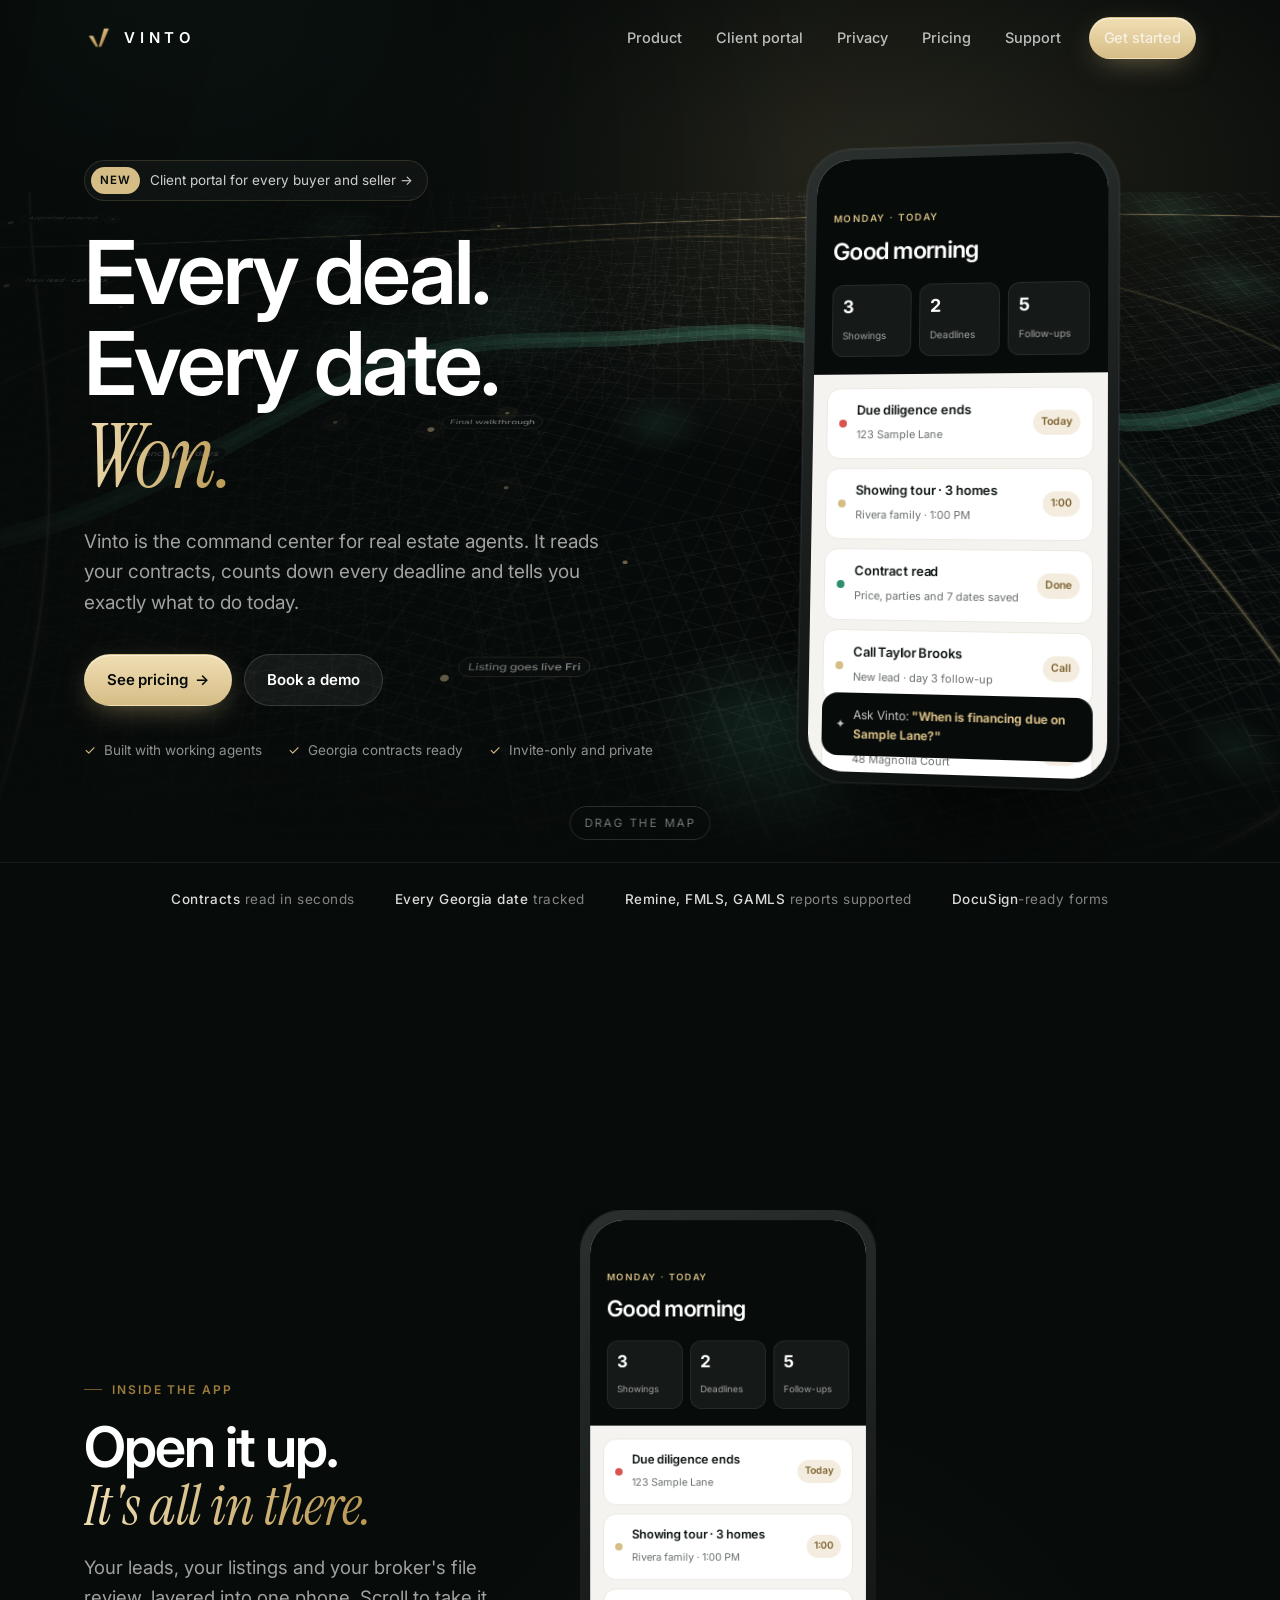
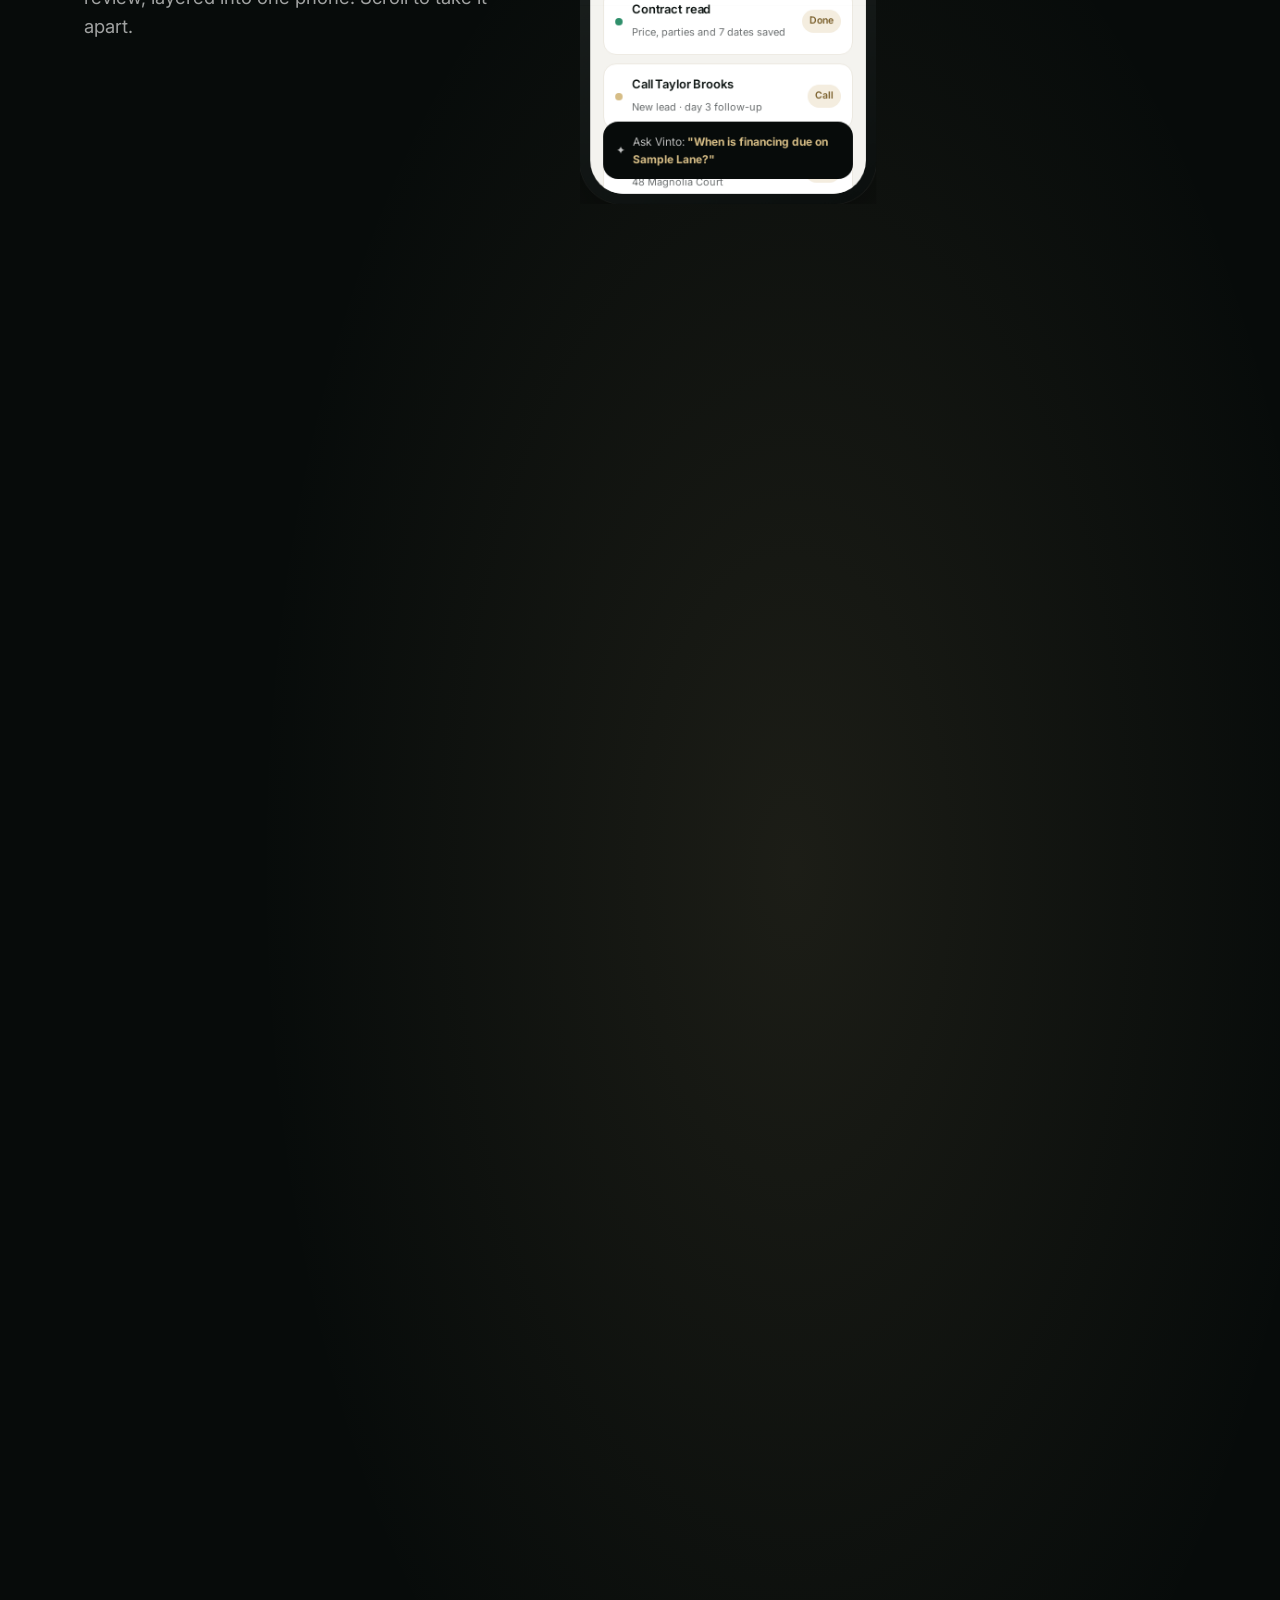
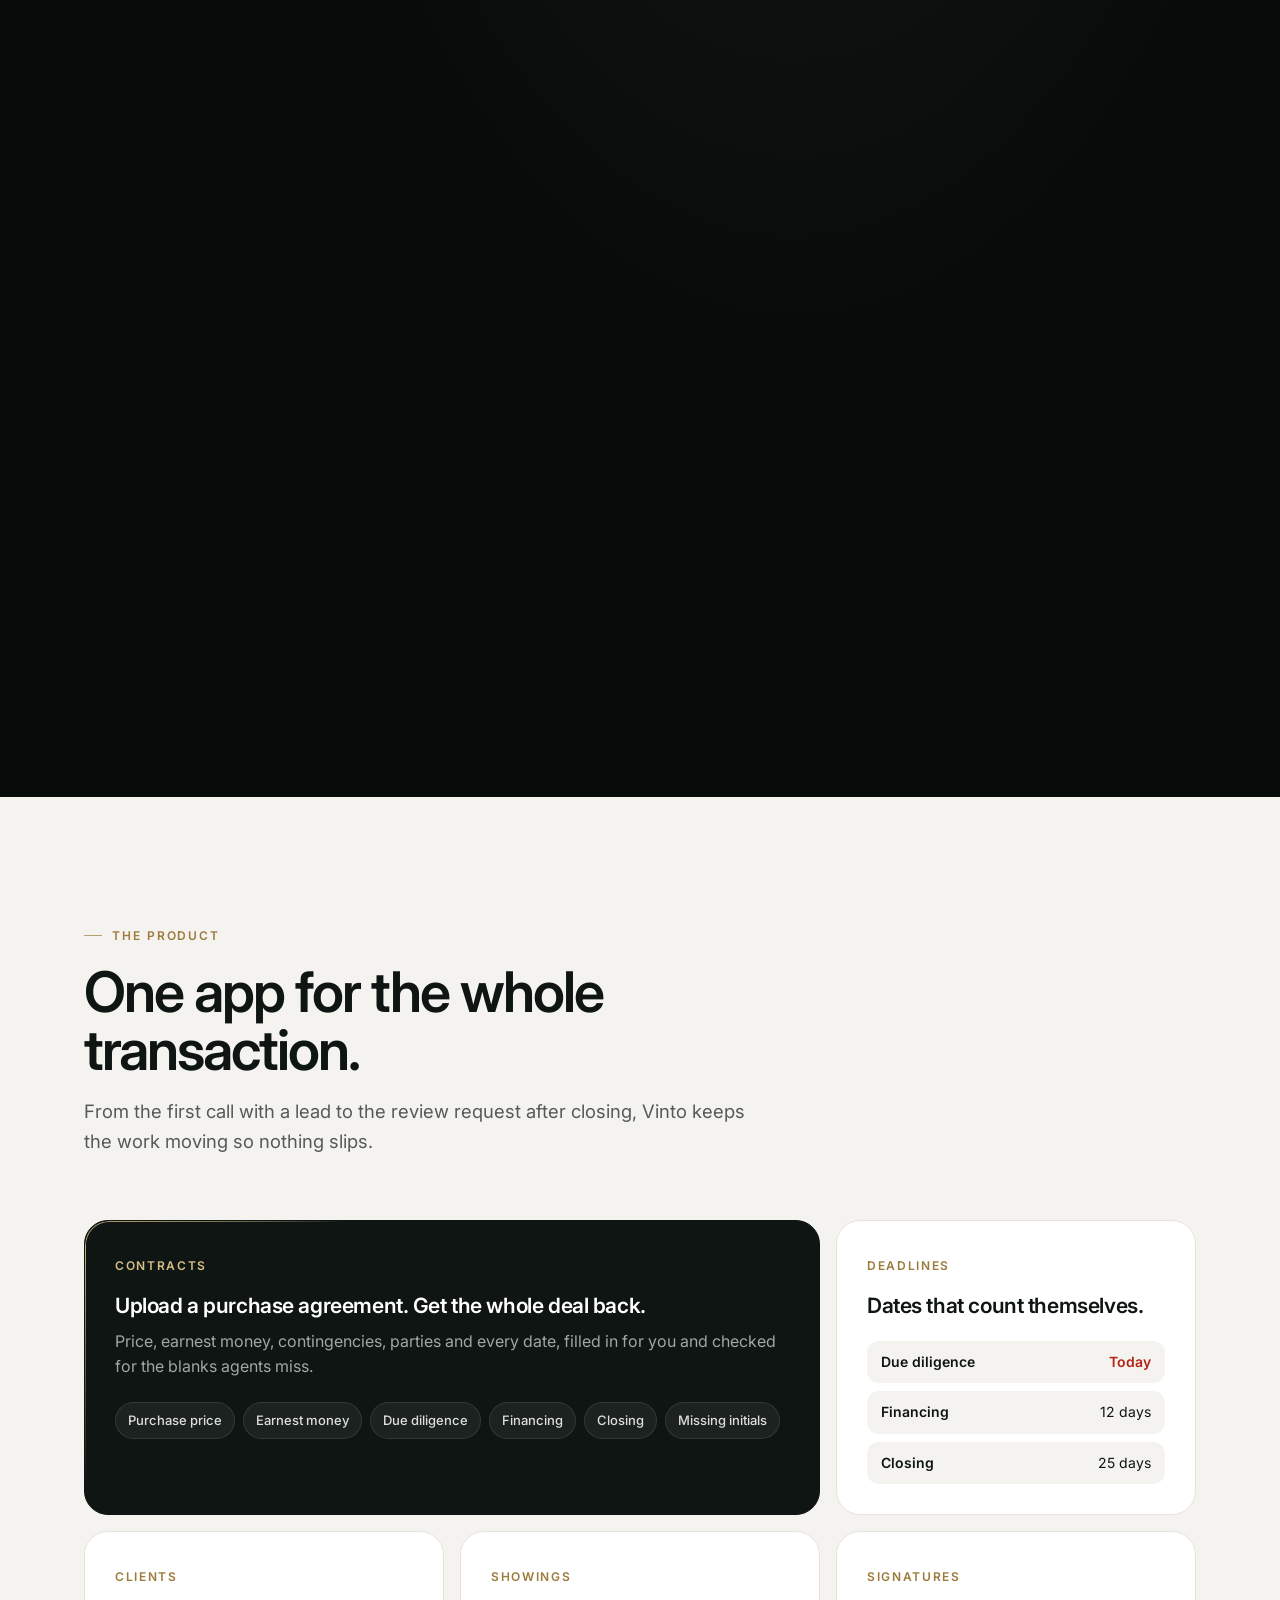
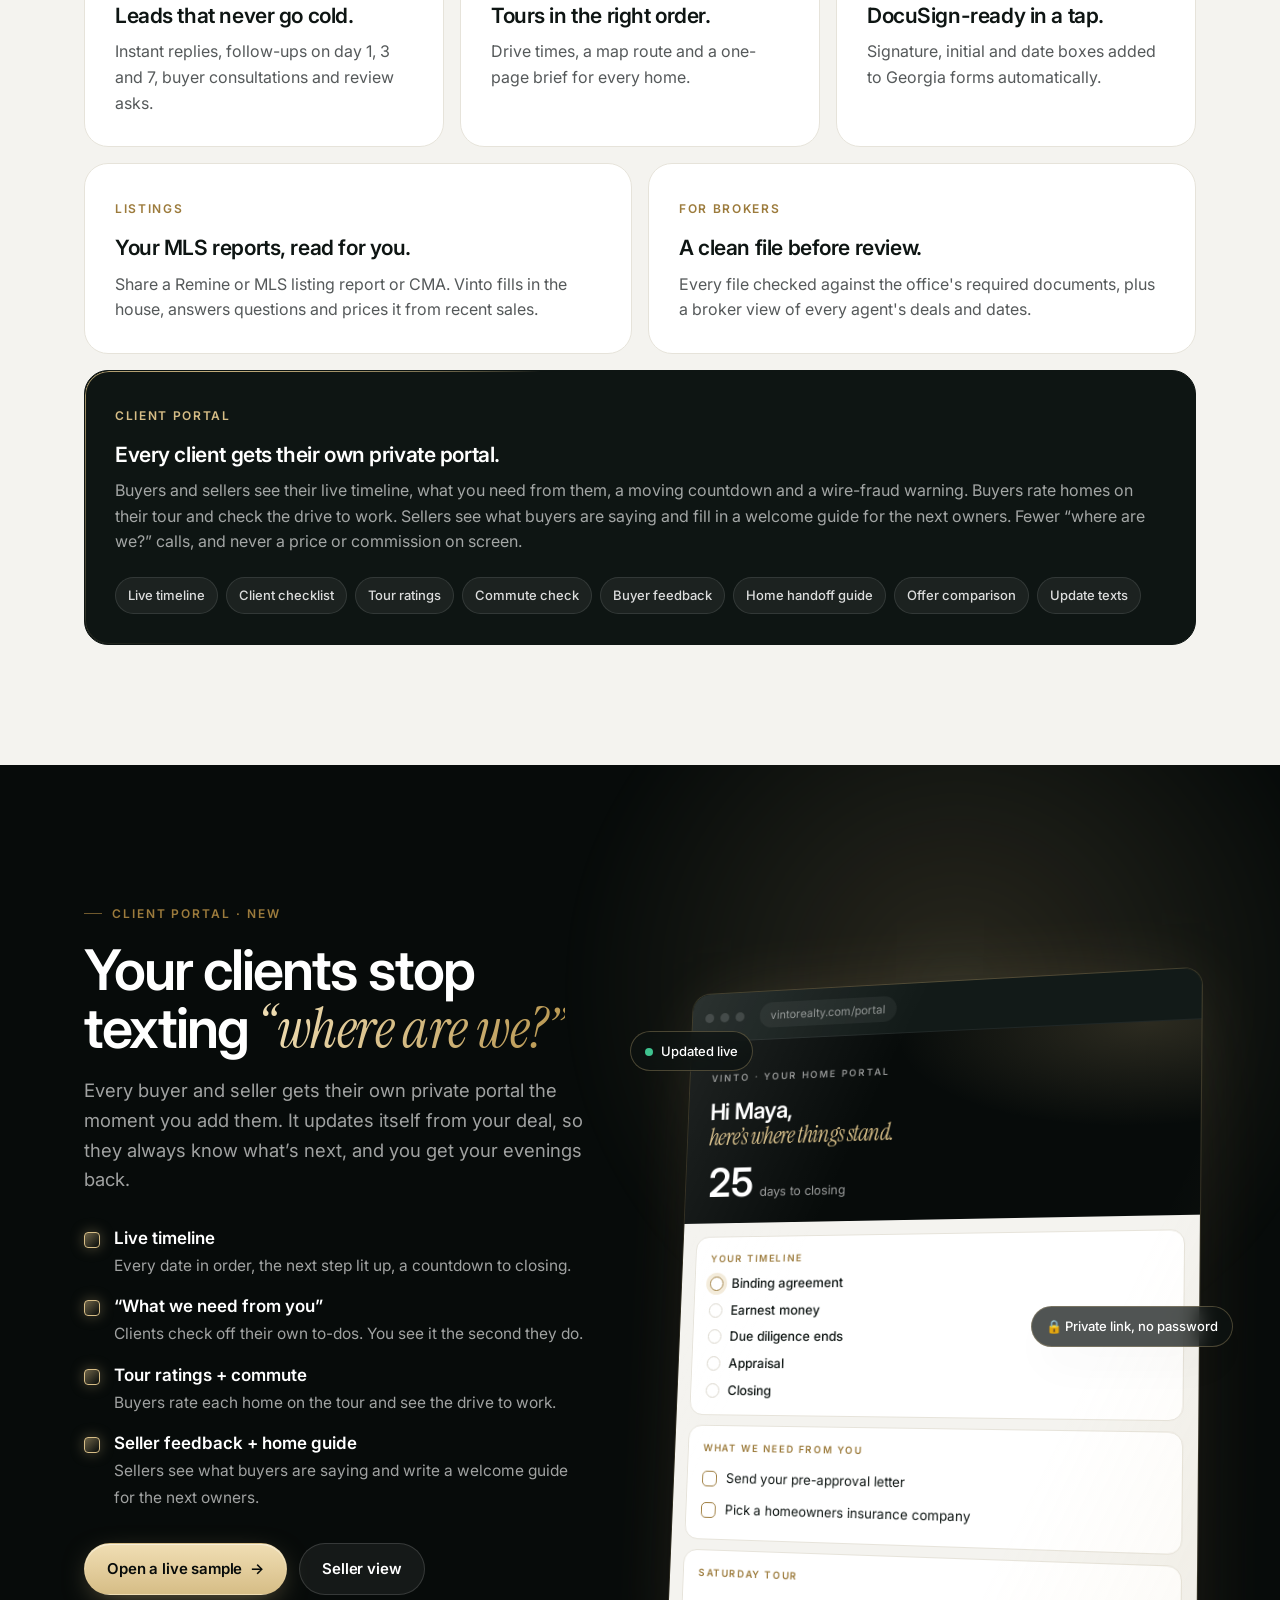
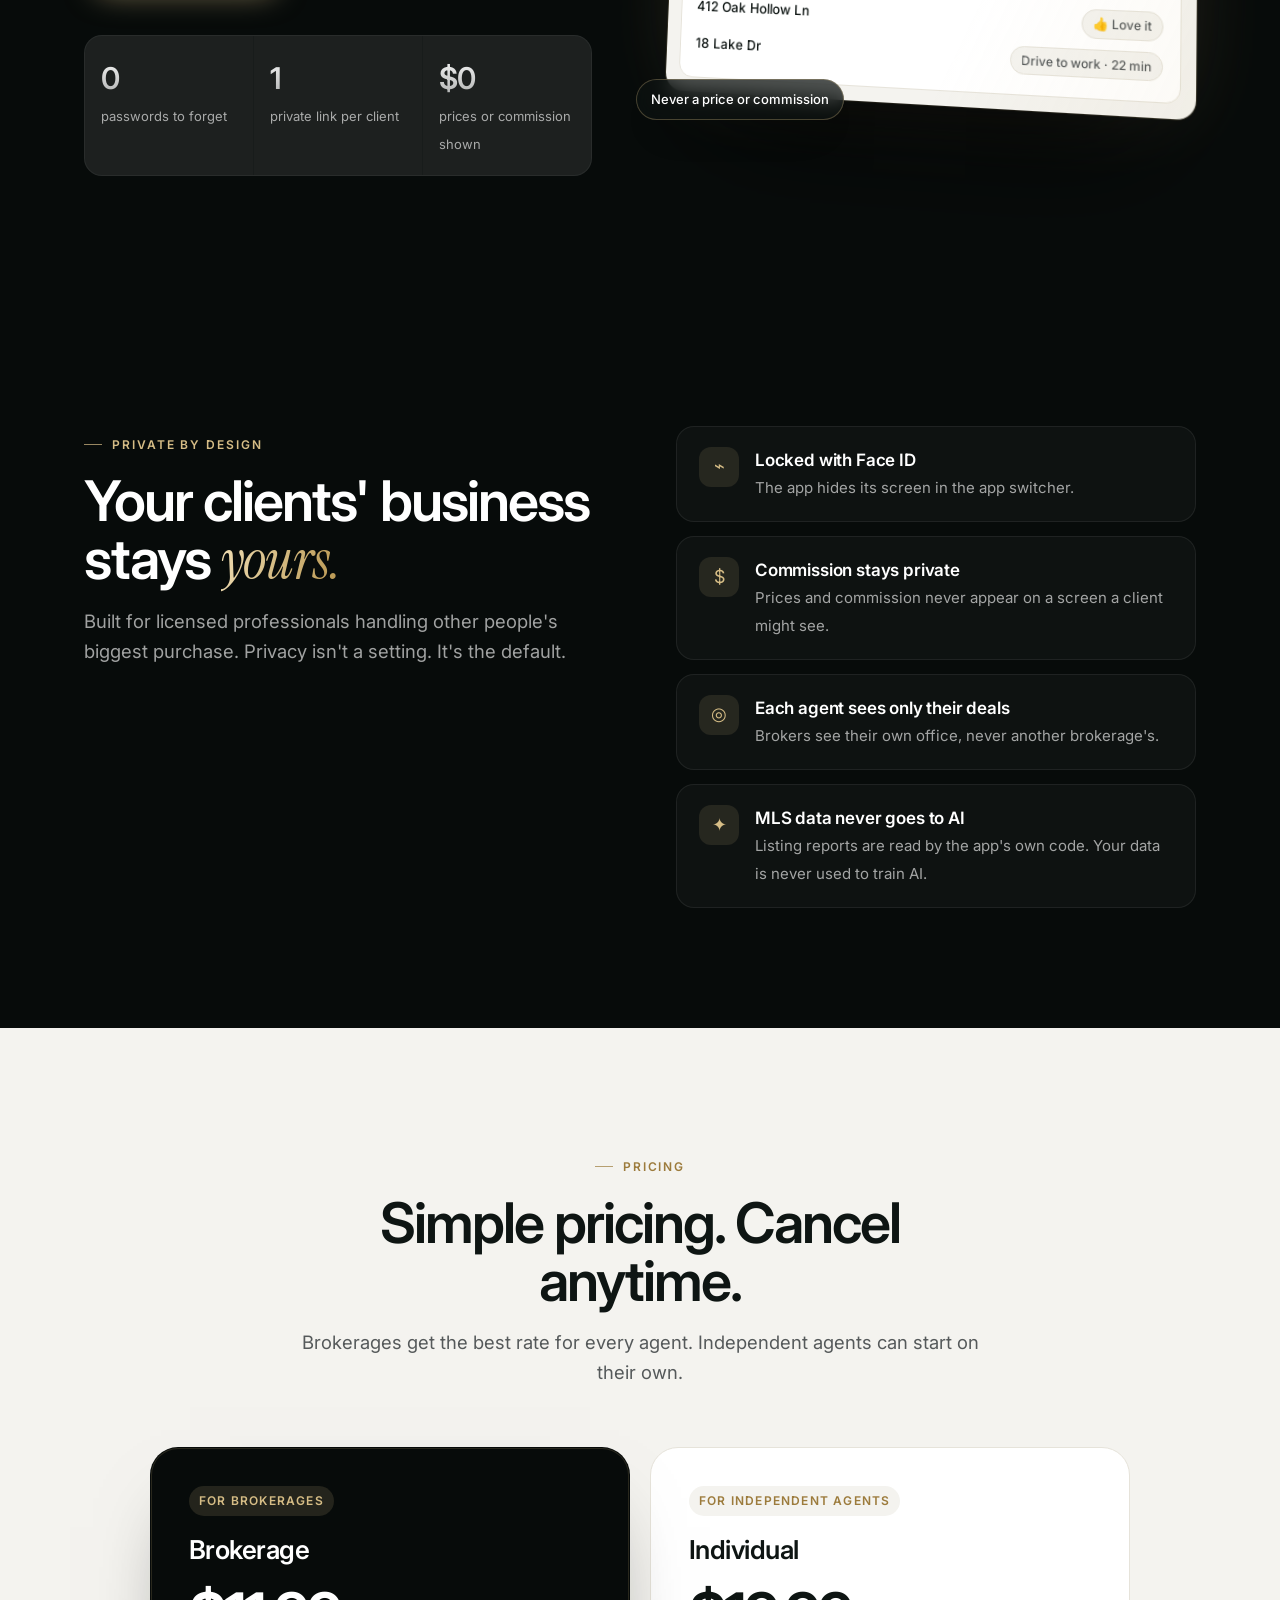
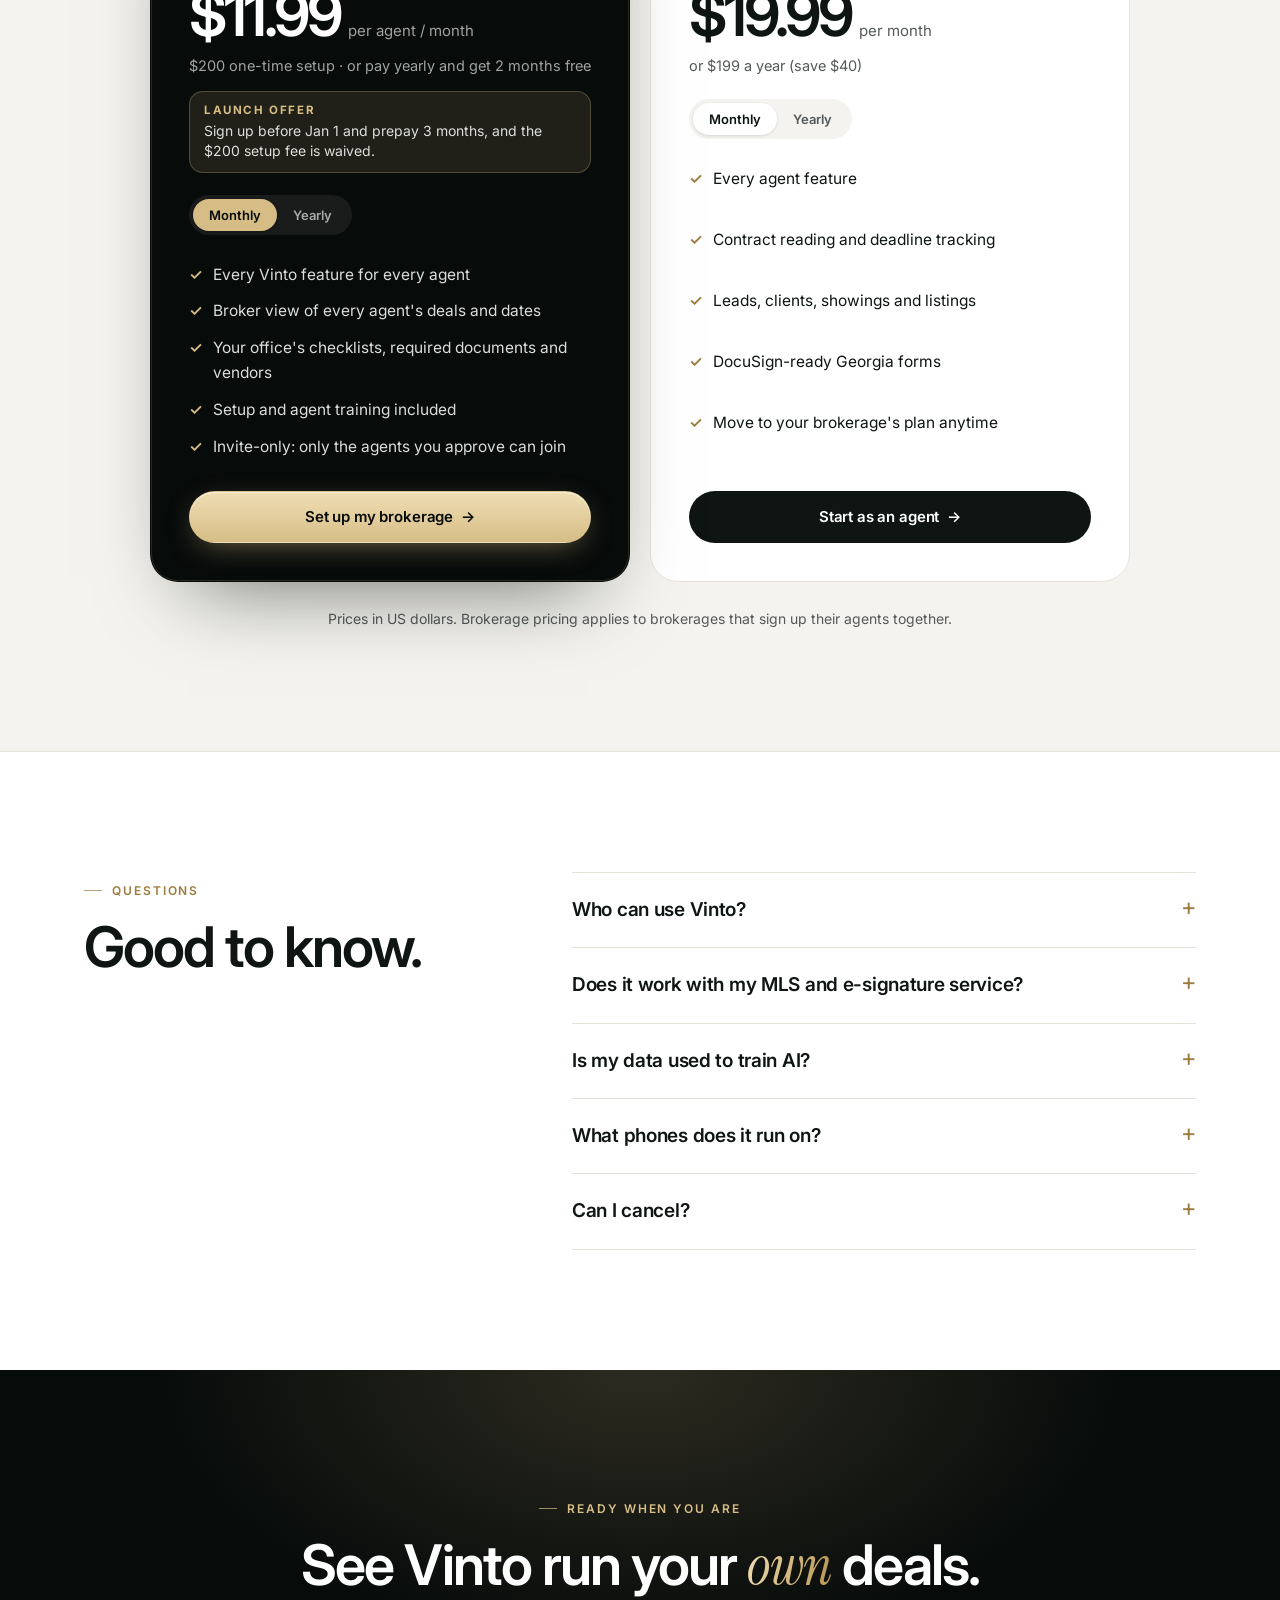
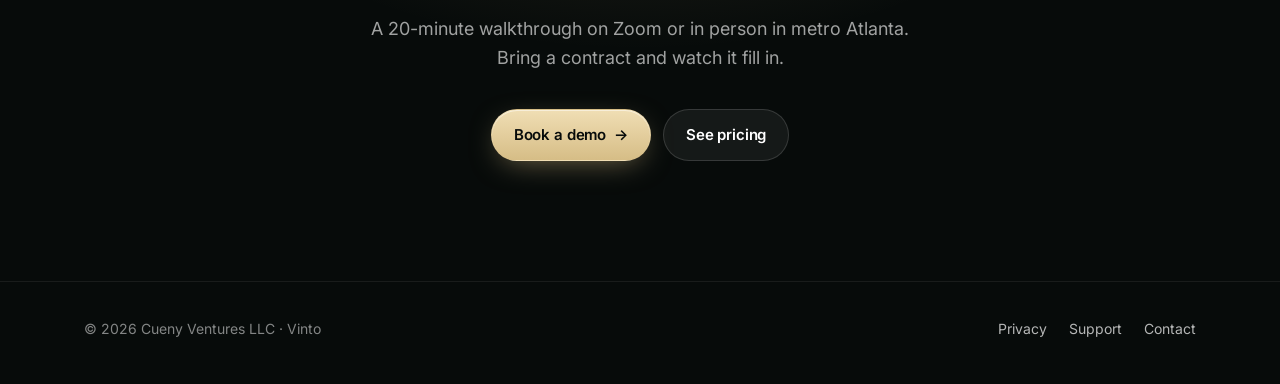
==== index.html @ e5682f44 "Client portal showcase, 3D aerial map hero, live sample portal" ====
<!doctype html>
<html lang="en">
<head>
<meta charset="utf-8">
<link rel="canonical" href="https://vintorealty.com/">
<meta name="viewport" content="width=device-width, initial-scale=1">
<title>Vinto · The command center for real estate agents</title>
<meta name="description" content="Vinto keeps every deal, deadline and client in one place. It reads your contracts, tracks every date that matters and tells you what to do today.">
<meta property="og:title" content="Vinto · The command center for real estate agents">
<meta property="og:description" content="Every deal, deadline and client. Won.">
<meta property="og:image" content="https://vintorealty.com/img/og.png">
<meta property="og:url" content="https://vintorealty.com/">
<meta property="og:type" content="website">
<meta name="twitter:card" content="summary_large_image">
<meta name="theme-color" content="#070B0A">
<link rel="icon" href="img/favicon.png">
<link rel="apple-touch-icon" href="img/apple-touch-icon.png">
<link rel="preconnect" href="https://fonts.googleapis.com">
<link rel="preconnect" href="https://fonts.gstatic.com" crossorigin>
<link href="https://fonts.googleapis.com/css2?family=Inter:wght@400;500;600;700&family=Instrument+Serif:ital@1&display=swap" rel="stylesheet">
<link rel="stylesheet" href="styles.css">
<script type="application/ld+json">
{"@context":"https://schema.org","@type":"SoftwareApplication","name":"Vinto","operatingSystem":"iOS","applicationCategory":"BusinessApplication","description":"The command center for real estate agents: deals, deadlines, clients and listing checklists in one app, built for Georgia brokerages.","url":"https://vintorealty.com/","offers":{"@type":"Offer","price":"11.99","priceCurrency":"USD","description":"Per agent per month for brokerages"},"publisher":{"@type":"Organization","name":"Cueny Ventures LLC","url":"https://vintorealty.com/","email":"support@vintorealty.com"}}
</script>
</head>
<body>

<header class="top">
  <div class="wrap">
    <a class="brand" href="./"><img src="img/mark.png" alt=""><span>VINTO</span></a>
    <nav class="nav">
      <a href="#features">Product</a>
      <a href="#portal">Client portal</a>
      <a href="#privacy">Privacy</a>
      <a href="#pricing">Pricing</a>
      <a href="support.html">Support</a>
      <a class="btn btn-gold" href="#pricing">Get started</a>
    </nav>
  </div>
</header>

<main>
<section class="hero">
  <canvas class="hero-map" aria-hidden="true"></canvas>
  <div class="hero-shade" aria-hidden="true"></div>
  <span class="drag-hint" aria-hidden="true">Drag the map</span>
  <span class="drag-cursor" aria-hidden="true">DRAG</span>
  <div class="wrap">
    <div>
      <a class="badge" href="#portal"><b>New</b> Client portal for every buyer and seller →</a>
      <h1>Every deal.<br>Every date.<br><em class="serif gold-text">Won.</em></h1>
      <p class="lede">Vinto is the command center for real estate agents. It reads your contracts, counts down every deadline and tells you exactly what to do today.</p>
      <div class="actions">
        <a class="btn btn-gold" href="#pricing">See pricing <span class="arrow">→</span></a>
        <a class="btn btn-glass" data-plan="demo" href="#">Book a demo</a>
      </div>
      <div class="proof"><span>Built with working agents</span><span>Georgia contracts ready</span><span>Invite-only and private</span></div>
    </div>
    <div class="phone" aria-hidden="true">
      <div class="screen">
        <div class="bar">
          <small>Monday · Today</small>
          <h4>Good morning</h4>
          <div class="stats"><div><b>3</b><span>Showings</span></div><div><b>2</b><span>Deadlines</span></div><div><b>5</b><span>Follow-ups</span></div></div>
        </div>
        <div class="list">
          <div class="item"><i class="r"></i><div><b>Due diligence ends</b><span>123 Sample Lane</span></div><em>Today</em></div>
          <div class="item"><i></i><div><b>Showing tour · 3 homes</b><span>Rivera family · 1:00 PM</span></div><em>1:00</em></div>
          <div class="item"><i class="g"></i><div><b>Contract read</b><span>Price, parties and 7 dates saved</span></div><em>Done</em></div>
          <div class="item"><i></i><div><b>Call Taylor Brooks</b><span>New lead · day 3 follow-up</span></div><em>Call</em></div>
          <div class="item"><i></i><div><b>Appraisal ordered?</b><span>48 Magnolia Court</span></div><em>Wed</em></div>
        </div>
        <div class="ask">✦ <span>Ask Vinto: <b>"When is financing due on Sample Lane?"</b></span></div>
      </div>
    </div>
  </div>
</section>

<div class="strip"><div class="wrap"><span><b>Contracts</b> read in seconds</span><span><b>Every Georgia date</b> tracked</span><span><b>Remine, FMLS, GAMLS</b> reports supported</span><span><b>DocuSign</b>-ready forms</span></div></div>

<section class="split" id="inside" aria-label="Inside Vinto">
  <div class="split-stage">
    <div class="wrap split-grid">
      <div class="split-copy">
        <span class="eyebrow">Inside the app</span>
        <h2>Open it up.<br><em class="serif gold-text">It's all in there.</em></h2>
        <p>Your leads, your listings and your broker's file review, layered into one phone. Scroll to take it apart.</p>
      </div>
      <div class="split-scene">
        <div class="split-fit"><div class="split-phone" data-split></div></div>
        <ol class="split-labels">
          <li style="--i:0"><span class="split-line"></span><div><b class="split-num" data-to="3">0</b><span class="split-k">Leads</span><p>Automatic follow-ups on day 1, 3 and 7, so no lead goes cold.</p></div></li>
          <li style="--i:1"><span class="split-line"></span><div><b class="split-num" data-to="20">0</b><span class="split-k">Listings</span><p>Listing steps tracked for every house, from agreement to closing.</p></div></li>
          <li style="--i:2"><span class="split-line"></span><div><b class="split-num" data-to="11">0</b><span class="split-k">Broker review</span><p>Georgia documents checked before the file reaches your broker.</p></div></li>
        </ol>
      </div>
    </div>
  </div>
</section>

<section id="features">
  <div class="wrap">
    <div class="head">
      <span class="eyebrow">The product</span>
      <h2>One app for the whole transaction.</h2>
      <p>From the first call with a lead to the review request after closing, Vinto keeps the work moving so nothing slips.</p>
    </div>
    <div class="bento">
      <div class="tile t-a ink">
        <span class="k">Contracts</span>
        <h3>Upload a purchase agreement. Get the whole deal back.</h3>
        <p>Price, earnest money, contingencies, parties and every date, filled in for you and checked for the blanks agents miss.</p>
        <div class="chiprow"><span>Purchase price</span><span>Earnest money</span><span>Due diligence</span><span>Financing</span><span>Closing</span><span>Missing initials</span></div>
      </div>
      <div class="tile t-b">
        <span class="k">Deadlines</span>
        <h3>Dates that count themselves.</h3>
        <div class="dates"><div><b>Due diligence</b><span class="due">Today</span></div><div><b>Financing</b><span>12 days</span></div><div><b>Closing</b><span>25 days</span></div></div>
      </div>
      <div class="tile t-c"><span class="k">Clients</span><h3>Leads that never go cold.</h3><p>Instant replies, follow-ups on day 1, 3 and 7, buyer consultations and review asks.</p></div>
      <div class="tile t-d"><span class="k">Showings</span><h3>Tours in the right order.</h3><p>Drive times, a map route and a one-page brief for every home.</p></div>
      <div class="tile t-e"><span class="k">Signatures</span><h3>DocuSign-ready in a tap.</h3><p>Signature, initial and date boxes added to Georgia forms automatically.</p></div>
      <div class="tile t-f"><span class="k">Listings</span><h3>Your MLS reports, read for you.</h3><p>Share a Remine or MLS listing report or CMA. Vinto fills in the house, answers questions and prices it from recent sales.</p></div>
      <div class="tile t-g"><span class="k">For brokers</span><h3>A clean file before review.</h3><p>Every file checked against the office's required documents, plus a broker view of every agent's deals and dates.</p></div>
      <div class="tile t-h ink">
        <span class="k">Client portal</span>
        <h3>Every client gets their own private portal.</h3>
        <p>Buyers and sellers see their live timeline, what you need from them, a moving countdown and a wire-fraud warning. Buyers rate homes on their tour and check the drive to work. Sellers see what buyers are saying and fill in a welcome guide for the next owners. Fewer “where are we?” calls, and never a price or commission on screen.</p>
        <div class="chiprow"><span>Live timeline</span><span>Client checklist</span><span>Tour ratings</span><span>Commute check</span><span>Buyer feedback</span><span>Home handoff guide</span><span>Offer comparison</span><span>Update texts</span></div>
      </div>
    </div>
  </div>
</section>

<section class="portal-sec" id="portal">
  <div class="portal-glow" aria-hidden="true"></div>
  <div class="wrap portal-grid">
    <div class="portal-copy">
      <span class="eyebrow">Client portal · New</span>
      <h2>Your clients stop texting <em class="serif gold-text">“where are we?”</em></h2>
      <p>Every buyer and seller gets their own private portal the moment you add them. It updates itself from your deal, so they always know what’s next, and you get your evenings back.</p>
      <ul class="portal-points">
        <li><b>Live timeline</b><span>Every date in order, the next step lit up, a countdown to closing.</span></li>
        <li><b>“What we need from you”</b><span>Clients check off their own to-dos. You see it the second they do.</span></li>
        <li><b>Tour ratings + commute</b><span>Buyers rate each home on the tour and see the drive to work.</span></li>
        <li><b>Seller feedback + home guide</b><span>Sellers see what buyers are saying and write a welcome guide for the next owners.</span></li>
      </ul>
      <div class="actions">
        <a class="btn btn-gold" href="portal.html#demo=buyer" target="_blank" rel="noopener">Open a live sample <span class="arrow">→</span></a>
        <a class="btn btn-glass" href="portal.html#demo=seller" target="_blank" rel="noopener">Seller view</a>
      </div>
      <div class="portal-stats">
        <div><b>0</b><span>passwords to forget</span></div>
        <div><b>1</b><span>private link per client</span></div>
        <div><b>$0</b><span>prices or commission shown</span></div>
      </div>
    </div>
    <div class="portal-stage" aria-hidden="true">
      <div class="browser">
        <div class="browser-bar"><i></i><i></i><i></i><span>vintorealty.com/portal</span></div>
        <div class="pv">
          <div class="pv-hero">
            <small>VINTO · YOUR HOME PORTAL</small>
            <h4>Hi Maya,<br><em>here’s where things stand.</em></h4>
            <div class="pv-count"><b data-count="25">0</b><span>days to closing</span></div>
          </div>
          <div class="pv-body">
            <div class="pv-card">
              <div class="pv-k">Your timeline</div>
              <ol class="pv-steps">
                <li>Binding agreement</li><li>Earnest money</li><li>Due diligence ends</li><li>Appraisal</li><li>Closing</li>
              </ol>
            </div>
            <div class="pv-card">
              <div class="pv-k">What we need from you</div>
              <div class="pv-check"><i></i>Send your pre-approval letter</div>
              <div class="pv-check"><i></i>Pick a homeowners insurance company</div>
            </div>
            <div class="pv-card pv-tour">
              <div class="pv-k">Saturday tour</div>
              <div class="pv-home"><span>412 Oak Hollow Ln</span><em class="pv-like">👍 Love it</em></div>
              <div class="pv-home"><span>18 Lake Dr</span><em>Drive to work · 22 min</em></div>
            </div>
          </div>
        </div>
      </div>
      <div class="float f1"><span class="live-dot"></span>Updated live</div>
      <div class="float f2">🔒 Private link, no password</div>
      <div class="float f3">Never a price or commission</div>
    </div>
  </div>
</section>

<section class="dark privacy" id="privacy">
  <div class="wrap grid">
    <div class="head">
      <span class="eyebrow">Private by design</span>
      <h2>Your clients' business stays <em class="serif gold-text">yours.</em></h2>
      <p>Built for licensed professionals handling other people's biggest purchase. Privacy isn't a setting. It's the default.</p>
    </div>
    <div class="checks">
      <div class="check"><div class="ico">⌁</div><div><b>Locked with Face ID</b><span>The app hides its screen in the app switcher.</span></div></div>
      <div class="check"><div class="ico">$</div><div><b>Commission stays private</b><span>Prices and commission never appear on a screen a client might see.</span></div></div>
      <div class="check"><div class="ico">◎</div><div><b>Each agent sees only their deals</b><span>Brokers see their own office, never another brokerage's.</span></div></div>
      <div class="check"><div class="ico">✦</div><div><b>MLS data never goes to AI</b><span>Listing reports are read by the app's own code. Your data is never used to train AI.</span></div></div>
    </div>
  </div>
</section>

<section id="pricing">
  <div class="wrap">
    <div class="head center" style="text-align:center">
      <span class="eyebrow">Pricing</span>
      <h2>Simple pricing. Cancel anytime.</h2>
      <p>Brokerages get the best rate for every agent. Independent agents can start on their own.</p>
    </div>
    <div class="plans">
      <div class="plan featured">
        <span class="tag">For brokerages</span>
        <h3>Brokerage</h3>
        <div class="price"><span class="amount" data-price="brokerage">$11.99</span><span class="per">per agent / month</span></div>
        <p class="alt" data-alt="brokerage">$200 one-time setup · or pay yearly and get 2 months free</p>
        <p class="offer" data-offer-until="2027-01-01"><b>Launch offer</b> Sign up before Jan 1 and prepay 3 months, and the $200 setup fee is waived.</p>
        <div class="toggle" role="group" aria-label="Billing period" data-for="brokerage"><button aria-pressed="true" data-period="month">Monthly</button><button aria-pressed="false" data-period="year">Yearly</button></div>
        <ul>
          <li>Every Vinto feature for every agent</li>
          <li>Broker view of every agent's deals and dates</li>
          <li>Your office's checklists, required documents and vendors</li>
          <li>Setup and agent training included</li>
          <li>Invite-only: only the agents you approve can join</li>
        </ul>
        <a class="btn btn-gold" data-plan="brokerage" href="#">Set up my brokerage <span class="arrow">→</span></a>
      </div>
      <div class="plan">
        <span class="tag">For independent agents</span>
        <h3>Individual</h3>
        <div class="price"><span class="amount" data-price="individual">$19.99</span><span class="per">per month</span></div>
        <p class="alt" data-alt="individual">or $199 a year (save $40)</p>
        <div class="toggle" role="group" aria-label="Billing period" data-for="individual"><button aria-pressed="true" data-period="month">Monthly</button><button aria-pressed="false" data-period="year">Yearly</button></div>
        <ul>
          <li>Every agent feature</li>
          <li>Contract reading and deadline tracking</li>
          <li>Leads, clients, showings and listings</li>
          <li>DocuSign-ready Georgia forms</li>
          <li>Move to your brokerage's plan anytime</li>
        </ul>
        <a class="btn btn-ink" data-plan="individual" href="#">Start as an agent <span class="arrow">→</span></a>
      </div>
    </div>
    <p class="fine">Prices in US dollars. Brokerage pricing applies to brokerages that sign up their agents together.</p>
  </div>
</section>

<section class="faq" style="background:#fff;border-top:1px solid var(--line)">
  <div class="wrap grid">
    <div class="head">
      <span class="eyebrow">Questions</span>
      <h2>Good to know.</h2>
    </div>
    <div>
      <details><summary>Who can use Vinto?</summary><p>Licensed real estate agents and brokers. Accounts are invite-only: once you sign up, we set up your account and invite you, and brokers approve their own agents.</p></details>
      <details><summary>Does it work with my MLS and e-signature service?</summary><p>Yes. Vinto reads listing reports and CMAs you export from Remine, FMLS, Georgia MLS, Flexmls or Matrix, and prepares Georgia forms with signature boxes for DocuSign.</p></details>
      <details><summary>Is my data used to train AI?</summary><p>No. The AI that reads contracts runs under commercial terms that forbid training on your data, and MLS listing reports are never sent to AI at all.</p></details>
      <details><summary>What phones does it run on?</summary><p>iPhone today. Brokers review their office from the same app.</p></details>
      <details><summary>Can I cancel?</summary><p>Anytime. Monthly plans stop at the end of the month. Your data is yours: ask and we'll send you a copy or delete it.</p></details>
    </div>
  </div>
</section>

<section class="dark cta">
  <div class="wrap">
    <span class="eyebrow">Ready when you are</span>
    <h2>See Vinto run your <em class="serif gold-text">own</em> deals.</h2>
    <p>A 20-minute walkthrough on Zoom or in person in metro Atlanta. Bring a contract and watch it fill in.</p>
    <div class="actions">
      <a class="btn btn-gold" data-plan="demo" href="#">Book a demo <span class="arrow">→</span></a>
      <a class="btn btn-glass" href="#pricing">See pricing</a>
    </div>
  </div>
</section>
</main>

<footer>
  <div class="wrap">
    <p>© <span id="y">2026</span> Cueny Ventures LLC · Vinto</p>
    <nav><a href="privacy.html">Privacy</a><a href="support.html">Support</a><a href="mailto:support@vintorealty.com">Contact</a></nav>
  </div>
</footer>

<script>
// Payment links. Paste each Stripe Payment Link here once Stripe is set up; until then the buttons open an email.
const PAY = {
  brokerage: { month: "", year: "" },
  individual: { month: "", year: "" },
};
const EMAIL = "support@vintorealty.com";
const PRICES = {
  brokerage: { month: ["$11.99", "per agent / month", "$200 one-time setup · or pay yearly and get 2 months free"],
               year: ["$119.90", "per agent / year", "$200 one-time setup · 2 months free"] },
  individual: { month: ["$19.99", "per month", "or $199 a year (save $40)"],
                year: ["$199", "per year", "2 months free"] },
};
const SUBJECT = { brokerage: "Vinto for my brokerage", individual: "Vinto for me", demo: "Vinto demo" };
const BODY = {
  brokerage: "Hi Hudson,\n\nI'd like to set up Vinto for our brokerage.\n\nBrokerage name:\nNumber of agents:\nBest phone:\nBilling: monthly / yearly\nLaunch offer (prepay 3 months, setup fee waived, before Jan 1): yes / no\n",
  individual: "Hi Hudson,\n\nI'd like to start Vinto as an individual agent.\n\nName:\nBrokerage:\nBilling: monthly / yearly\n",
  demo: "Hi Hudson,\n\nI'd like a Vinto demo.\n\nName:\nBrokerage:\nBest times:\n",
};
const period = { brokerage: "month", individual: "month" };
function href(plan) {
  const link = PAY[plan] && PAY[plan][period[plan]];
  if (link) return link;
  const body = (BODY[plan] || "").replace("monthly / yearly", period[plan] === "year" ? "yearly" : "monthly");
  return "mailto:" + EMAIL + "?subject=" + encodeURIComponent(SUBJECT[plan]) + "&body=" + encodeURIComponent(body);
}
function refresh() {
  document.querySelectorAll("[data-plan]").forEach(a => { a.href = href(a.dataset.plan); });
  for (const plan of Object.keys(PRICES)) {
    const [amount, per, alt] = PRICES[plan][period[plan]];
    const box = document.querySelector('[data-price="' + plan + '"]');
    box.textContent = amount; box.nextElementSibling.textContent = per;
    document.querySelector('[data-alt="' + plan + '"]').textContent = alt;
  }
}
document.querySelectorAll('[data-offer-until]').forEach(el => { if (new Date() >= new Date(el.dataset.offerUntil + 'T00:00:00-05:00')) el.remove(); });
document.querySelectorAll(".toggle").forEach(t => t.addEventListener("click", e => {
  const b = e.target.closest("button"); if (!b) return;
  period[t.dataset.for] = b.dataset.period;
  t.querySelectorAll("button").forEach(x => x.setAttribute("aria-pressed", String(x === b)));
  refresh();
}));
document.getElementById("y").textContent = new Date().getFullYear();
refresh();
</script>
<script>
// Scroll-driven "split phone": the hero phone is cloned into three bands that pull apart as you scroll.
(function () {
  const host = document.querySelector('[data-split]');
  const src = document.querySelector('.hero .phone');
  if (!host || !src) return;
  const section = host.closest('.split');
  const cuts = [0, 1/3, 2/3, 1];
  const bands = [];
  for (let i = 0; i < 3; i++) {
    const band = document.createElement('div');
    band.className = 'band';
    const slice = document.createElement('div');
    slice.className = 'slice';
    slice.style.top = (cuts[i] * 100) + '%';
    slice.style.height = ((cuts[i + 1] - cuts[i]) * 100) + '%';
    const clone = src.cloneNode(true);
    clone.style.marginTop = (-cuts[i] * 642) + 'px';
    clone.removeAttribute('aria-hidden');
    slice.appendChild(clone);
    band.appendChild(slice);
    if (i > 0) { const c = document.createElement('div'); c.className = 'cap cap-top'; c.style.top = (cuts[i] * 100) + '%'; band.appendChild(c); }
    if (i < 2) { const c = document.createElement('div'); c.className = 'cap cap-bottom'; c.style.top = (cuts[i + 1] * 100) + '%'; band.appendChild(c); }
    host.appendChild(band);
    bands.push(band);
  }
  host.setAttribute('aria-hidden', 'true');
  const labels = [...section.querySelectorAll('.split-labels li')];
  const nums = [...section.querySelectorAll('.split-num')];
  const still = matchMedia('(prefers-reduced-motion: reduce)').matches;
  const clamp = (v) => Math.max(0, Math.min(1, v));
  const ease = (t) => t * t * (3 - 2 * t);
  let lastS = 0;
  function fit() {
    const narrow = innerWidth < 900;
    const s = Math.min(1, (innerHeight * (narrow ? 0.5 : 0.66)) / 642, narrow ? (innerWidth * 0.46) / 320 : 1);
    if (Math.abs(s - lastS) > 0.001) { section.style.setProperty('--s', s.toFixed(4)); lastS = s; }
    return s;
  }
  let ticking = false;
  function frame() {
    ticking = false;
    const r = section.getBoundingClientRect();
    const run = section.offsetHeight - innerHeight;
    const t = still ? 1 : clamp(-r.top / Math.max(run, 1));
    const p = ease(clamp((t - 0.08) / 0.5));          // how far apart the bands are
    const gap = 642 * 0.17;
    const scale = fit();
    bands.forEach((b, i) => {
      const k = i - 1;
      b.style.transform = 'translate3d(0,' + (k * gap * p).toFixed(2) + 'px,0) rotateY(' + (k * 14 * p).toFixed(2) + 'deg) rotateX(' + (-k * 4 * p).toFixed(2) + 'deg)';
    });
    host.style.setProperty('--p', p.toFixed(3));
    labels.forEach((li, i) => {
      const a = still ? 1 : ease(clamp((t - 0.42 - i * 0.07) / 0.14));
      li.style.setProperty('--a', a.toFixed(3));
      li.style.setProperty('--y', ((i - 1) * gap * p * scale).toFixed(2) + 'px');
    });
    const c = still ? 1 : ease(clamp((t - 0.5) / 0.35));
    nums.forEach((n) => { n.textContent = Math.round(Number(n.dataset.to) * c); });
  }
  function ask() { if (!ticking) { ticking = true; requestAnimationFrame(frame); } }
  addEventListener('scroll', ask, { passive: true });
  addEventListener('resize', ask);
  frame();
})();
</script>
<script>
// Hero phone follows the pointer a little; sections fade up as they come into view.
(function () {
  const still = matchMedia('(prefers-reduced-motion: reduce)').matches;
  const phone = document.querySelector('.hero .phone');
  const hero = document.querySelector('.hero');
  if (phone && hero && !still && matchMedia('(pointer: fine)').matches) {
    hero.addEventListener('pointermove', (e) => {
      const r = hero.getBoundingClientRect();
      const x = (e.clientX - r.left) / r.width - 0.5, y = (e.clientY - r.top) / r.height - 0.5;
      phone.style.setProperty('--ry', (x * 16 - 4).toFixed(2) + 'deg');
      phone.style.setProperty('--rx', (-y * 10 + 2).toFixed(2) + 'deg');
    });
    hero.addEventListener('pointerleave', () => { phone.style.removeProperty('--ry'); phone.style.removeProperty('--rx'); });
  }
  const items = document.querySelectorAll('#features .head, .tile, .portal-copy, .portal-stage, .privacy .head, .check, #pricing .head, .plan');
  if (!('IntersectionObserver' in window) || still) return;
  items.forEach((el, i) => { el.classList.add('reveal'); el.style.setProperty('--d', ((i % 4) * 0.07) + 's'); });
  const io = new IntersectionObserver((es) => es.forEach((e) => { if (e.isIntersecting) { e.target.classList.add('in'); io.unobserve(e.target); } }), { rootMargin: '0px 0px -8% 0px' });
  items.forEach((el) => io.observe(el));
})();
</script>
<script>
// Portal preview: steps check off, the countdown counts, a home gets liked, then it loops. Tiles get a cursor spotlight.
(function () {
  var still = matchMedia('(prefers-reduced-motion: reduce)').matches;
  document.querySelectorAll('.tile').forEach(function (t) {
    t.addEventListener('pointermove', function (e) { var r = t.getBoundingClientRect(); t.style.setProperty('--mx', (e.clientX - r.left) + 'px'); t.style.setProperty('--my', (e.clientY - r.top) + 'px'); });
  });
  var stage = document.querySelector('.portal-stage');
  if (!stage) return;
  var steps = [].slice.call(stage.querySelectorAll('.pv-steps li')), checks = [].slice.call(stage.querySelectorAll('.pv-check')), like = stage.querySelector('.pv-like'), num = stage.querySelector('[data-count]');
  function set(n) {
    steps.forEach(function (li, i) { li.classList.toggle('done', i < n); li.classList.toggle('next', i === n); });
    checks.forEach(function (c, i) { c.classList.toggle('on', n > i + 1); });
    like.classList.toggle('on', n >= 3);
  }
  var target = +num.getAttribute('data-count'), n = 0, started = false;
  function count() { var v = 0; var id = setInterval(function () { v++; num.textContent = v; if (v >= target) clearInterval(id); }, 40); }
  function run() {
    if (started) return; started = true; count();
    if (still) { set(2); return; }
    setInterval(function () { n = (n + 1) % 5; set(n); }, 1600);
  }
  set(0);
  if ('IntersectionObserver' in window) new IntersectionObserver(function (es) { if (es[0].isIntersecting) run(); }, { threshold: .3 }).observe(stage); else run();
  // Tilt toward the cursor
  var b = stage.querySelector('.browser');
  if (!still && matchMedia('(pointer: fine)').matches) {
    stage.addEventListener('pointermove', function (e) { var r = stage.getBoundingClientRect(), x = (e.clientX - r.left) / r.width - .5, y = (e.clientY - r.top) / r.height - .5; b.style.transform = 'rotateY(' + (x * 12 - 4) + 'deg) rotateX(' + (-y * 8 + 2) + 'deg)'; });
    stage.addEventListener('pointerleave', function () { b.style.transform = ''; });
  }
})();
</script>
<script src="hero-map.js" defer></script>
</body>
</html>
---- styles.css ----
:root {
  --ink: #0E1513;
  --obsidian: #070B0A;
  --obsidian-2: #0D1311;
  --panel: #111917;
  --edge: rgba(214,189,134,.16);
  --edge-soft: rgba(255,255,255,.07);
  --champagne: #D6BD86;
  --champagne-2: #F0DEB4;
  --gold: #9C7B3C;
  --ivory: #F4F3EF;
  --paper: #FFFFFF;
  --line: #E6E3DA;
  --muted: #55595A;
  --muted-dark: rgba(255,255,255,.62);
  --sans: "Inter", -apple-system, "Helvetica Neue", Arial, sans-serif;
  --serif: "Instrument Serif", Georgia, serif;
}
* { box-sizing: border-box; }
html { scroll-behavior: smooth; }
body { margin: 0; background: var(--ivory); color: var(--ink); font-family: var(--sans); font-size: 17px; line-height: 1.6; -webkit-font-smoothing: antialiased; }
a { color: inherit; }
img { display: block; max-width: 100%; }
.wrap { max-width: 1160px; margin: 0 auto; padding: 0 24px; }
.eyebrow { display: inline-flex; align-items: center; gap: 10px; font-weight: 600; font-size: 12px; letter-spacing: .16em; text-transform: uppercase; color: var(--gold); }
.eyebrow::before { content: ""; width: 18px; height: 1px; background: currentColor; opacity: .7; }
.dark .eyebrow { color: var(--champagne); }
h1, h2, h3 { margin: 0; font-weight: 600; letter-spacing: -0.035em; line-height: 1.04; }
h1 { font-size: clamp(46px, 7.2vw, 88px); }
h2 { font-size: clamp(34px, 4.6vw, 56px); }
h3 { font-size: 21px; letter-spacing: -0.02em; line-height: 1.25; }
em.serif { font-family: var(--serif); font-style: italic; font-weight: 400; letter-spacing: -0.01em; }
.gold-text { background: linear-gradient(100deg, var(--champagne-2), var(--champagne) 45%, #B8964F); -webkit-background-clip: text; background-clip: text; color: transparent; }
p { margin: 0; }

/* Header */
.top { position: absolute; inset: 0 0 auto 0; z-index: 10; }
.top .wrap { display: flex; align-items: center; justify-content: space-between; height: 76px; }
.brand { display: flex; align-items: center; gap: 10px; text-decoration: none; color: #fff; }
.brand img { width: 30px; height: 30px; }
.brand span { font-weight: 600; font-size: 15px; letter-spacing: .32em; }
.nav { display: flex; gap: 6px; align-items: center; }
.nav a { color: rgba(255,255,255,.72); text-decoration: none; font-size: 14.5px; font-weight: 500; padding: 8px 14px; border-radius: 999px; }
.nav a:hover { color: #fff; background: rgba(255,255,255,.06); }
.nav .btn { margin-left: 8px; }
.page .top { position: sticky; top: 0; background: rgba(7,11,10,.92); backdrop-filter: blur(12px); -webkit-backdrop-filter: blur(12px); border-bottom: 1px solid var(--edge-soft); }

/* Buttons */
.btn { display: inline-flex; align-items: center; justify-content: center; gap: 8px; padding: 13px 22px; border-radius: 999px; font-weight: 600; font-size: 15px; letter-spacing: -0.01em; text-decoration: none; border: 1px solid transparent; cursor: pointer; transition: transform .15s, background .2s, border-color .2s, box-shadow .2s; white-space: nowrap; }
.btn:hover { transform: translateY(-1px); }
.btn-gold { background: linear-gradient(180deg, var(--champagne-2), var(--champagne)); color: var(--obsidian); box-shadow: 0 8px 30px -10px rgba(214,189,134,.6), inset 0 1px 0 rgba(255,255,255,.5); }
.btn-glass { background: rgba(255,255,255,.06); border-color: rgba(255,255,255,.14); color: #fff; }
.btn-glass:hover { background: rgba(255,255,255,.1); }
.btn-ink { background: var(--ink); color: #fff; }
.btn-ink:hover { background: #000; }
.btn-line { border-color: var(--line); background: #fff; color: var(--ink); }
.arrow { transition: transform .2s; }
.btn:hover .arrow { transform: translateX(3px); }

/* Hero */
.hero { position: relative; overflow: hidden; background: var(--obsidian); color: #fff; padding: 140px 0 80px; }
.hero::before { content: ""; position: absolute; inset: 0; background:
  radial-gradient(900px 500px at 70% 20%, rgba(214,189,134,.16), transparent 60%),
  radial-gradient(700px 500px at 10% 0%, rgba(47,98,80,.35), transparent 60%); }
.hero::after { content: ""; position: absolute; inset: 0; background-image: linear-gradient(rgba(255,255,255,.035) 1px, transparent 1px), linear-gradient(90deg, rgba(255,255,255,.035) 1px, transparent 1px); background-size: 56px 56px; mask-image: radial-gradient(ellipse at 50% 30%, #000 30%, transparent 75%); -webkit-mask-image: radial-gradient(ellipse at 50% 30%, #000 30%, transparent 75%); }
.hero .wrap { position: relative; z-index: 2; display: grid; grid-template-columns: 1.1fr .9fr; gap: 56px; align-items: center; }
.badge { display: inline-flex; align-items: center; gap: 10px; padding: 6px 14px 6px 6px; border-radius: 999px; border: 1px solid var(--edge); background: rgba(255,255,255,.03); font-size: 13.5px; color: rgba(255,255,255,.8); }
.badge b { font-weight: 600; font-size: 11.5px; letter-spacing: .08em; text-transform: uppercase; color: var(--obsidian); background: var(--champagne); padding: 4px 9px; border-radius: 999px; }
.hero h1 { margin-top: 26px; }
.hero .lede { margin-top: 24px; max-width: 540px; font-size: 19px; color: var(--muted-dark); }
.hero .actions { margin-top: 36px; display: flex; gap: 12px; flex-wrap: wrap; }
.hero .proof { margin-top: 34px; display: flex; gap: 26px; flex-wrap: wrap; font-size: 13.5px; color: rgba(255,255,255,.55); }
.hero .proof span::before { content: "✓"; color: var(--champagne); margin-right: 8px; }

/* Phone mockup */
.phone { justify-self: center; width: 320px; border-radius: 46px; padding: 11px; background: linear-gradient(160deg, #2a302e, #0b0f0e); box-shadow: 0 60px 120px -30px rgba(0,0,0,.8), 0 0 0 1px rgba(255,255,255,.08), inset 0 0 0 1px rgba(255,255,255,.05); }
.screen { border-radius: 36px; overflow: hidden; background: #F4F3EF; height: 620px; position: relative; color: var(--ink); }
.screen .bar { background: var(--obsidian); color: #fff; padding: 46px 18px 18px; }
.screen .bar small { font-size: 10px; letter-spacing: .14em; text-transform: uppercase; color: var(--champagne); font-weight: 600; }
.screen .bar h4 { margin: 4px 0 0; font-size: 24px; font-weight: 600; letter-spacing: -0.03em; }
.screen .stats { display: grid; grid-template-columns: repeat(3,1fr); gap: 8px; margin-top: 14px; }
.screen .stats div { background: rgba(255,255,255,.06); border: 1px solid rgba(255,255,255,.08); border-radius: 12px; padding: 8px 10px; }
.screen .stats b { display: block; font-size: 18px; letter-spacing: -0.02em; }
.screen .stats span { font-size: 10px; color: rgba(255,255,255,.6); }
.screen .list { padding: 14px 14px 0; display: grid; gap: 9px; }
.screen .item { background: #fff; border: 1px solid #ECE9E1; border-radius: 14px; padding: 11px 12px; display: grid; grid-template-columns: 8px 1fr auto; gap: 10px; align-items: center; }
.screen .item i { width: 8px; height: 8px; border-radius: 50%; background: var(--champagne); }
.screen .item i.r { background: #D9534F; } .screen .item i.g { background: #2F8F6B; }
.screen .item b { display: block; font-size: 13px; font-weight: 600; letter-spacing: -0.01em; }
.screen .item span { font-size: 11px; color: #6b6f70; }
.screen .item em { font-style: normal; font-size: 10.5px; font-weight: 600; padding: 4px 8px; border-radius: 999px; background: #F4EDDF; color: #7A5F2B; }
.screen .ask { position: absolute; left: 14px; right: 14px; bottom: 16px; background: var(--obsidian); color: rgba(255,255,255,.75); border-radius: 16px; padding: 12px 14px; font-size: 12px; display: flex; gap: 8px; align-items: center; }
.screen .ask b { color: var(--champagne); }

/* Logos/trust strip */
.strip { background: var(--obsidian); border-top: 1px solid var(--edge-soft); color: rgba(255,255,255,.5); padding: 26px 0; position: relative; z-index: 1; }
.strip .wrap { display: flex; justify-content: center; gap: 40px; flex-wrap: wrap; font-size: 13.5px; letter-spacing: .04em; }
.strip b { color: rgba(255,255,255,.85); font-weight: 500; }

/* Sections */
section { padding: 120px 0; }
.head { max-width: 680px; }
.head h2 { margin-top: 18px; }
.head p { margin-top: 18px; color: var(--muted); font-size: 18.5px; }
.dark { background: var(--obsidian); color: #fff; }
.dark .head p { color: var(--muted-dark); }
.center { text-align: center; margin-left: auto; margin-right: auto; }

/* Bento */
.bento { display: grid; grid-template-columns: repeat(6, 1fr); gap: 16px; margin-top: 64px; }
.tile { background: var(--paper); border: 1px solid var(--line); border-radius: 24px; padding: 30px; position: relative; overflow: hidden; }
.tile .k { font-size: 12px; font-weight: 600; letter-spacing: .14em; text-transform: uppercase; color: var(--gold); }
.tile h3 { margin-top: 14px; }
.tile p { margin-top: 10px; color: var(--muted); font-size: 16px; }
.t-a { grid-column: span 4; } .t-b { grid-column: span 2; } .t-c { grid-column: span 2; } .t-d { grid-column: span 2; } .t-e { grid-column: span 2; } .t-f { grid-column: span 3; } .t-g { grid-column: span 3; } .t-h { grid-column: span 6; }
.tile.ink { background: var(--ink); color: #fff; border-color: var(--ink); }
.tile.ink p { color: var(--muted-dark); }
.tile.ink .k { color: var(--champagne); }
.chiprow { display: flex; flex-wrap: wrap; gap: 8px; margin-top: 22px; }
.chiprow span { font-size: 13px; font-weight: 500; padding: 7px 12px; border-radius: 999px; background: var(--ivory); border: 1px solid var(--line); }
.tile.ink .chiprow span { background: rgba(255,255,255,.06); border-color: rgba(255,255,255,.1); color: rgba(255,255,255,.85); }
.dates { margin-top: 22px; display: grid; gap: 8px; }
.dates div { display: flex; justify-content: space-between; font-size: 14px; padding: 10px 14px; border-radius: 12px; background: var(--ivory); }
.dates b { font-weight: 600; } .dates .due { color: #B42318; font-weight: 600; }

/* Privacy */
.privacy .grid { display: grid; grid-template-columns: 1fr 1fr; gap: 72px; align-items: start; }
.checks { display: grid; gap: 14px; }
.check { display: grid; grid-template-columns: 40px 1fr; gap: 16px; padding: 20px 22px; border-radius: 18px; background: rgba(255,255,255,.03); border: 1px solid var(--edge-soft); }
.check .ico { width: 40px; height: 40px; border-radius: 12px; display: grid; place-items: center; background: rgba(214,189,134,.12); color: var(--champagne); font-size: 18px; }
.check b { display: block; font-weight: 600; letter-spacing: -0.01em; }
.check span { color: var(--muted-dark); font-size: 15px; }

/* Pricing */
.plans { display: grid; grid-template-columns: 1fr 1fr; gap: 20px; margin-top: 60px; max-width: 980px; margin-left: auto; margin-right: auto; }
.plan { background: var(--paper); border: 1px solid var(--line); border-radius: 28px; padding: 38px; display: flex; flex-direction: column; }
.plan.featured { background: var(--obsidian); color: #fff; border-color: transparent; box-shadow: 0 40px 80px -40px rgba(7,11,10,.6), inset 0 0 0 1px var(--edge); position: relative; }
.plan .tag { align-self: flex-start; font-size: 12px; font-weight: 600; letter-spacing: .1em; text-transform: uppercase; padding: 5px 10px; border-radius: 999px; background: var(--ivory); color: var(--gold); }
.plan.featured .tag { background: rgba(214,189,134,.14); color: var(--champagne); }
.plan h3 { margin-top: 18px; font-size: 26px; }
.plan .price { margin-top: 18px; display: flex; align-items: baseline; gap: 8px; }
.plan .amount { font-size: 60px; font-weight: 600; letter-spacing: -0.05em; line-height: 1; }
.plan .per { color: var(--muted); font-size: 15px; }
.plan.featured .per { color: var(--muted-dark); }
.plan .alt { margin-top: 10px; font-size: 14.5px; color: var(--muted); min-height: 22px; }
.plan.featured .alt { color: var(--muted-dark); }
.toggle { display: inline-flex; margin-top: 22px; padding: 4px; border-radius: 999px; background: var(--ivory); align-self: flex-start; }
.plan.featured .toggle { background: rgba(255,255,255,.07); }
.toggle button { font: 600 13px var(--sans); padding: 8px 16px; border: 0; border-radius: 999px; background: transparent; color: var(--muted); cursor: pointer; }
.plan.featured .toggle button { color: var(--muted-dark); }
.toggle button[aria-pressed="true"] { background: #fff; color: var(--ink); box-shadow: 0 1px 3px rgba(0,0,0,.12); }
.plan.featured .toggle button[aria-pressed="true"] { background: var(--champagne); color: var(--obsidian); }
.plan ul { list-style: none; padding: 0; margin: 28px 0 32px; flex: 1; display: grid; gap: 12px; }
.plan li { font-size: 15.5px; display: grid; grid-template-columns: 24px 1fr; align-items: start; }
.plan li::before { content: "✓"; color: var(--gold); font-weight: 600; }
.plan.featured li { color: rgba(255,255,255,.86); }
.plan.featured li::before { color: var(--champagne); }
.fine { margin-top: 26px; text-align: center; color: var(--muted); font-size: 14px; }

/* FAQ */
.faq .grid { display: grid; grid-template-columns: .8fr 1.2fr; gap: 72px; }
details { border-bottom: 1px solid var(--line); padding: 22px 0; }
details:first-child { border-top: 1px solid var(--line); }
summary { cursor: pointer; list-style: none; font-size: 19px; font-weight: 600; letter-spacing: -0.015em; display: flex; justify-content: space-between; gap: 20px; }
summary::-webkit-details-marker { display: none; }
summary::after { content: "+"; color: var(--gold); font-weight: 400; font-size: 24px; line-height: 1; transition: transform .2s; }
details[open] summary::after { transform: rotate(45deg); }
details p { margin-top: 12px; color: var(--muted); font-size: 16px; }

/* CTA + footer */
.cta { position: relative; overflow: hidden; text-align: center; }
.cta::before { content: ""; position: absolute; inset: 0; background: radial-gradient(700px 400px at 50% 0%, rgba(214,189,134,.18), transparent 70%); }
.cta .wrap { position: relative; }
.cta h2 { max-width: 760px; margin: 18px auto 0; }
.cta p { margin: 20px auto 0; max-width: 540px; color: var(--muted-dark); font-size: 18px; }
.cta .actions { margin-top: 36px; display: flex; gap: 12px; justify-content: center; flex-wrap: wrap; }
footer { background: var(--obsidian); color: rgba(255,255,255,.5); padding: 36px 0 44px; font-size: 14px; border-top: 1px solid var(--edge-soft); }
footer .wrap { display: flex; justify-content: space-between; gap: 20px; flex-wrap: wrap; align-items: center; }
footer nav { display: flex; gap: 22px; flex-wrap: wrap; }
footer a { color: rgba(255,255,255,.7); text-decoration: none; }
footer a:hover { color: var(--champagne); }

/* Document pages */
.doc { padding: 72px 0 110px; }
.doc .wrap { max-width: 760px; }
.doc h1 { font-size: clamp(40px, 6vw, 60px); margin-top: 18px; }
.doc .meta { margin-top: 14px; color: var(--muted); font-size: 15px; }
.doc h2 { font-size: 26px; margin-top: 52px; letter-spacing: -0.025em; }
.doc p, .doc li { color: #33373A; font-size: 16.5px; }
.doc p { margin-top: 14px; }
.doc ul { margin: 14px 0 0; padding-left: 22px; }
.doc li { margin-top: 8px; }
.doc strong { color: var(--ink); font-weight: 600; }
.doc a { color: var(--gold); }
.card { background: #fff; border: 1px solid var(--line); border-radius: 20px; padding: 26px 28px; margin-top: 24px; }

@media (max-width: 960px) {
  .hero .wrap { grid-template-columns: 1fr; }
  .phone { transform: none; margin-top: 10px; }
  .bento { grid-template-columns: 1fr 1fr; }
  .t-a, .t-f, .t-g, .t-h { grid-column: span 2; } .t-b, .t-c, .t-d, .t-e { grid-column: span 1; }
  .privacy .grid, .faq .grid { grid-template-columns: 1fr; gap: 44px; }
}
@media (max-width: 640px) {
  body { font-size: 16px; }
  .wrap { padding: 0 16px; }
  .nav a:not(.btn) { display: none; }
  .nav .btn { padding: 10px 16px; font-size: 14px; }
  .hero { padding-top: 120px; }
  .hero .lede { font-size: 17px; }
  section { padding: 84px 0; }
  .bento, .plans { grid-template-columns: 1fr; }
  .t-a, .t-b, .t-c, .t-d, .t-e, .t-f, .t-g, .t-h { grid-column: span 1; }
  .tile, .plan { padding: 26px; }
  .phone { width: 290px; } .screen { height: 560px; }
  .plan .amount { font-size: 50px; }
}
@media (max-width: 640px) { .strip .wrap { gap: 10px 22px; font-size: 13px; } .strip { padding: 22px 0; } }

/* ---------- Inside the app: scroll-split phone ---------- */
.split { --s: 1; position: relative; height: 340vh; background: radial-gradient(ellipse 60% 50% at 62% 50%, rgba(214,189,134,.10), transparent 70%), var(--obsidian); color: #fff; }
.split-stage { position: sticky; top: 0; height: 100vh; overflow: hidden; display: flex; align-items: center; }
.split-grid { display: grid; grid-template-columns: .85fr 1.15fr; gap: 40px; align-items: center; width: 100%; }
.split-copy h2 { margin-top: 18px; }
.split-copy p { margin-top: 18px; color: var(--muted-dark); font-size: 18.5px; max-width: 420px; }
.split-scene { position: relative; height: calc(642px * var(--s) * 1.45); display: flex; align-items: center; perspective: 1800px; }
.split-fit { width: calc(320px * var(--s)); height: calc(642px * var(--s)); flex: none; }
.split-phone { --p: 0; width: 320px; height: 642px; position: relative; transform-origin: 0 0; transform-style: preserve-3d;
  transform: scale(var(--s)) rotateY(calc(var(--p) * -16deg)) rotateX(calc(var(--p) * 9deg)); }
.split-phone .band { position: absolute; inset: 0; transform-style: preserve-3d; will-change: transform; }
.split-phone .slice { position: absolute; left: 0; right: 0; overflow: hidden; }
.split-phone .slice .phone { width: 320px; margin: 0; box-shadow: 0 40px 90px -30px rgba(0,0,0,.85), 0 0 0 1px rgba(255,255,255,.08); }
.split-phone .cap { position: absolute; left: 0; right: 0; height: 18px; margin-top: -9px; transform: rotateX(90deg); opacity: calc(var(--p) * 1.4);
  background: linear-gradient(90deg, #262c2a 0 11px, #E9E5DA 11px calc(100% - 11px), #262c2a calc(100% - 11px));
  box-shadow: 0 0 0 1px rgba(214,189,134,.35), 0 0 28px rgba(214,189,134,.45); }
.split-phone .cap::after { content: ""; position: absolute; left: 11px; right: 11px; top: 50%; height: 1px; background: var(--champagne); opacity: .8; }
.split-labels { list-style: none; margin: 0; padding: 0; position: absolute; left: calc(320px * var(--s)); top: 50%; width: min(330px, calc(100% - 320px * var(--s))); height: calc(642px * var(--s)); transform: translateY(-50%); pointer-events: none; }
.split-labels li { --a: 0; --y: 0px; position: absolute; left: 0; right: 0; top: calc((1/6 + var(--i) / 3) * 100%); display: flex; align-items: center; gap: 14px;
  transform: translateY(calc(-50% + var(--y))); opacity: var(--a); }
.split-line { flex: none; width: calc(72px * var(--a)); height: 1px; background: linear-gradient(90deg, rgba(214,189,134,.1), var(--champagne)); margin-left: 10px; }
.split-line::after { content: ""; display: block; width: 5px; height: 5px; border-radius: 50%; background: var(--champagne); margin: -2px 0 0 calc(100% - 2px); box-shadow: 0 0 10px var(--champagne); }
.split-labels b.split-num { display: block; font-size: 44px; font-weight: 600; line-height: 1; letter-spacing: -0.04em; font-variant-numeric: tabular-nums; color: #fff; }
.split-k { display: block; margin-top: 6px; font-size: 11.5px; font-weight: 600; letter-spacing: .16em; text-transform: uppercase; color: var(--champagne); }
.split-labels p { margin: 6px 0 0; font-size: 14.5px; line-height: 1.45; color: var(--muted-dark); }
@media (max-width: 900px) {
  .split-grid { grid-template-columns: 1fr; gap: 10px; }
  .split-copy p { font-size: 16px; margin-top: 10px; }
  .split-copy h2 { font-size: 34px; }
}
@media (max-width: 560px) {
  .split { height: 300vh; }
  .split-copy h2 { font-size: 30px; }
  .split-copy p { display: none; }
  .split-line { width: calc(18px * var(--a)); margin-left: 6px; }
  .split-labels b.split-num { font-size: 30px; }
  .split-k { font-size: 10px; letter-spacing: .12em; }
  .split-labels p { font-size: 12.5px; }
}
@media (prefers-reduced-motion: reduce) { .split { height: auto; } .split-stage { position: relative; height: auto; padding: 100px 0; } }
@media (max-width: 560px) { .split-scene { padding-left: 10px; } }

/* Hero phone tilt and reveal-on-scroll */
.hero .phone { transition: transform .5s cubic-bezier(.2,.7,.2,1); transform: perspective(1400px) rotateY(var(--ry, -8deg)) rotateX(var(--rx, 4deg)); }
.reveal { opacity: 0; transform: translateY(28px); transition: opacity .8s cubic-bezier(.2,.7,.2,1), transform .8s cubic-bezier(.2,.7,.2,1); transition-delay: var(--d, 0s); }
.reveal.in { opacity: 1; transform: none; }
@media (prefers-reduced-motion: reduce) { .reveal { opacity: 1; transform: none; transition: none; } .hero .phone { transform: none; } }
.plan .offer { margin-top: 14px; padding: 10px 14px; border-radius: 14px; font-size: 14px; line-height: 1.45; background: rgba(214,189,134,.12); border: 1px solid rgba(214,189,134,.28); color: rgba(255,255,255,.85); }
.plan .offer b { display: block; font-size: 11.5px; letter-spacing: .14em; text-transform: uppercase; color: var(--champagne); margin-bottom: 2px; }

/* Interactive night map behind the hero */
.hero-map { position: absolute; z-index: 0; display: block; left: -25%; top: -30%; width: 150%; height: 145%;
  transform-origin: 50% 70%; transform: perspective(1100px) rotateX(42deg) rotateZ(var(--tilt, 0deg)); will-change: transform; }
.drag-cursor { position: absolute; z-index: 3; left: 0; top: 0; width: 74px; height: 74px; margin: -37px 0 0 -37px; border-radius: 50%;
  border: 1px solid rgba(214,189,134,.55); background: rgba(7,11,10,.25); backdrop-filter: blur(3px); -webkit-backdrop-filter: blur(3px);
  display: grid; place-items: center; font-size: 10.5px; font-weight: 600; letter-spacing: .2em; color: var(--champagne); pointer-events: none;
  opacity: 0; scale: .6; transition: opacity .25s, scale .25s; }
.drag-cursor.on { opacity: 1; scale: 1; }
.hero.dragging .drag-cursor { scale: .82; background: rgba(214,189,134,.14); }
.hero .wrap > div, .hero .phone { position: relative; z-index: 3; }
.hero::after { display: none; }
.hero::before { z-index: 1; pointer-events: none; }
.hero-shade { position: absolute; inset: 0; z-index: 1; pointer-events: none;
  background: linear-gradient(90deg, rgba(7,11,10,.9) 0%, rgba(7,11,10,.6) 36%, rgba(7,11,10,0) 62%, rgba(7,11,10,.2) 100%),
              linear-gradient(0deg, rgba(7,11,10,1) 0%, rgba(7,11,10,0) 18%); }
.hero { cursor: none; }
.hero a, .hero button, .hero .phone { cursor: pointer; }
.hero.dragging { cursor: none; }
.hero.dragging * { user-select: none; }
.drag-hint { position: absolute; z-index: 2; left: 50%; bottom: 22px; transform: translateX(-50%); font-size: 11.5px; letter-spacing: .18em; text-transform: uppercase; color: rgba(255,255,255,.45); border: 1px solid rgba(255,255,255,.14); padding: 7px 14px; border-radius: 999px; backdrop-filter: blur(6px); -webkit-backdrop-filter: blur(6px); }
@media (pointer: coarse) { .drag-hint, .drag-cursor { display: none; } .hero { cursor: auto; } }
@media (max-width: 900px) { .hero-shade { background: linear-gradient(180deg, rgba(7,11,10,.55) 0%, rgba(7,11,10,.85) 55%, rgba(7,11,10,1) 100%); } }

/* ---------- Client portal showcase ---------- */
.portal-sec { position: relative; overflow: hidden; background: var(--obsidian); color: #fff; padding: 130px 0; }
.portal-glow { position: absolute; inset: -20% -10% auto auto; width: 900px; height: 900px; border-radius: 50%;
  background: radial-gradient(circle, rgba(214,189,134,.16), transparent 62%); filter: blur(10px); pointer-events: none; animation: glow 12s ease-in-out infinite alternate; }
@keyframes glow { to { transform: translate(-120px, 120px) scale(1.15); } }
.portal-grid { position: relative; display: grid; grid-template-columns: 1fr 1.05fr; gap: 70px; align-items: center; }
.portal-copy h2 { margin-top: 18px; }
.portal-copy > p { margin-top: 18px; color: var(--muted-dark); font-size: 18.5px; max-width: 520px; }
.portal-points { list-style: none; margin: 30px 0 0; padding: 0; display: grid; gap: 14px; }
.portal-points li { position: relative; padding-left: 30px; }
.portal-points li::before { content: ""; position: absolute; left: 0; top: 7px; width: 14px; height: 14px; border-radius: 4px; border: 1px solid var(--champagne);
  background: linear-gradient(135deg, rgba(214,189,134,.5), rgba(214,189,134,0)); box-shadow: 0 0 14px rgba(214,189,134,.35); }
.portal-points b { display: block; font-weight: 600; }
.portal-points span { color: var(--muted-dark); font-size: 15.5px; }
.portal-copy .actions { margin-top: 32px; display: flex; gap: 12px; flex-wrap: wrap; }
.portal-stats { margin-top: 40px; display: grid; grid-template-columns: repeat(3, 1fr); gap: 1px; background: var(--edge-soft); border: 1px solid var(--edge-soft); border-radius: 18px; overflow: hidden; }
.portal-stats div { background: rgba(255,255,255,.02); padding: 18px 16px; }
.portal-stats b { display: block; font-size: 30px; font-weight: 600; letter-spacing: -0.04em; background: linear-gradient(180deg, #fff, rgba(255,255,255,.6)); -webkit-background-clip: text; background-clip: text; color: transparent; }
.portal-stats span { font-size: 13px; color: var(--muted-dark); }

.portal-stage { position: relative; perspective: 1600px; }
.browser { position: relative; border-radius: 18px; overflow: hidden; background: #0d1311;
  transform: rotateY(-14deg) rotateX(6deg); transform-style: preserve-3d; transition: transform .6s cubic-bezier(.2,.7,.2,1);
  box-shadow: 0 60px 120px -40px rgba(0,0,0,.9), 0 0 0 1px rgba(214,189,134,.22), 0 0 80px -20px rgba(214,189,134,.25); }
.portal-stage:hover .browser { transform: rotateY(-4deg) rotateX(2deg); }
.browser::after { content: ""; position: absolute; inset: 0; pointer-events: none; border-radius: 18px;
  background: linear-gradient(115deg, rgba(255,255,255,.10), transparent 30%, transparent 70%, rgba(214,189,134,.08)); }
.browser-bar { display: flex; align-items: center; gap: 7px; padding: 12px 14px; background: #121a18; border-bottom: 1px solid rgba(255,255,255,.06); }
.browser-bar i { width: 10px; height: 10px; border-radius: 50%; background: rgba(255,255,255,.14); }
.browser-bar span { margin-left: 10px; font-size: 12px; color: rgba(255,255,255,.5); background: rgba(255,255,255,.05); padding: 4px 12px; border-radius: 999px; }
.pv-hero { padding: 24px 24px 22px; background: radial-gradient(ellipse 80% 90% at 90% 0%, rgba(214,189,134,.18), transparent 60%), #070B0A; }
.pv-hero small { font-size: 10px; letter-spacing: .2em; color: rgba(255,255,255,.55); font-weight: 600; }
.pv-hero h4 { margin: 12px 0 0; font-size: 24px; line-height: 1.1; letter-spacing: -0.03em; font-weight: 600; }
.pv-hero h4 em { font-family: var(--serif); font-weight: 400; color: var(--champagne); }
.pv-count { margin-top: 14px; display: flex; align-items: baseline; gap: 8px; }
.pv-count b { font-size: 42px; font-weight: 600; letter-spacing: -0.05em; line-height: 1; font-variant-numeric: tabular-nums; }
.pv-count span { color: rgba(255,255,255,.6); font-size: 13px; }
.pv-body { background: var(--ivory); padding: 14px; display: grid; gap: 10px; color: var(--ink); }
.pv-card { background: #fff; border: 1px solid var(--line); border-radius: 14px; padding: 14px 16px; }
.pv-k { font-size: 10px; letter-spacing: .16em; text-transform: uppercase; font-weight: 600; color: var(--gold); margin-bottom: 8px; }
.pv-steps { list-style: none; margin: 0; padding: 0; display: grid; gap: 6px; }
.pv-steps li { position: relative; padding-left: 24px; font-size: 13.5px; font-weight: 500; color: var(--ink); transition: color .4s; }
.pv-steps li::before { content: ""; position: absolute; left: 0; top: 3px; width: 13px; height: 13px; border-radius: 50%; border: 1.5px solid #d8d4c9; background: #fff; transition: all .4s; }
.pv-steps li.done { color: #9a9d9e; text-decoration: line-through; text-decoration-color: rgba(0,0,0,.18); }
.pv-steps li.done::before { background: #2F8F6B; border-color: #2F8F6B; }
.pv-steps li.next::before { border-color: var(--gold); box-shadow: 0 0 0 4px rgba(214,189,134,.3); }
.pv-check { display: flex; align-items: center; gap: 10px; font-size: 13.5px; padding: 5px 0; }
.pv-check i { width: 16px; height: 16px; border-radius: 5px; border: 1.5px solid var(--gold); flex: none; transition: all .35s; }
.pv-check.on i { background: var(--gold); box-shadow: inset 0 0 0 3px #fff; }
.pv-check.on { color: #9a9d9e; text-decoration: line-through; }
.pv-home { display: flex; justify-content: space-between; gap: 10px; align-items: center; font-size: 13.5px; font-weight: 500; padding: 5px 0; }
.pv-home em { font-style: normal; font-size: 12px; color: var(--muted); padding: 3px 10px; border-radius: 999px; background: var(--ivory); border: 1px solid var(--line); white-space: nowrap; transition: all .35s; }
.pv-home em.pv-like.on { background: #E8F4EE; border-color: #2F8F6B; color: #2F8F6B; transform: scale(1.06); }
.float { position: absolute; z-index: 2; font-size: 13px; font-weight: 500; padding: 9px 14px; border-radius: 999px; color: #fff; white-space: nowrap;
  background: rgba(13,19,17,.72); border: 1px solid rgba(214,189,134,.3); backdrop-filter: blur(10px); -webkit-backdrop-filter: blur(10px);
  box-shadow: 0 20px 40px -20px rgba(0,0,0,.8); animation: bob 6s ease-in-out infinite; }
.float.f1 { top: 8%; left: -6%; } .float.f2 { top: 46%; right: -7%; animation-delay: -2s; } .float.f3 { bottom: -3%; left: -5%; animation-delay: -4s; }
@keyframes bob { 50% { transform: translateY(-10px); } }
.live-dot { display: inline-block; width: 8px; height: 8px; border-radius: 50%; background: #3fc28f; margin-right: 8px; box-shadow: 0 0 0 0 rgba(63,194,143,.6); animation: ping 1.8s infinite; }
@keyframes ping { 70% { box-shadow: 0 0 0 8px rgba(63,194,143,0); } 100% { box-shadow: 0 0 0 0 rgba(63,194,143,0); } }
@media (max-width: 960px) {
  .portal-grid { grid-template-columns: 1fr; gap: 56px; }
  .browser { transform: none; } .float.f1 { left: 0; } .float.f2 { right: 0; } .portal-sec { padding: 96px 0; }
}
@media (max-width: 520px) { .portal-stats { grid-template-columns: 1fr; } .float { font-size: 12px; } .float.f2 { display: none; } }
@media (prefers-reduced-motion: reduce) { .float, .portal-glow, .live-dot { animation: none; } }

/* ---------- Bento: cursor spotlight + glowing border ---------- */
.tile { isolation: isolate; transition: transform .3s cubic-bezier(.2,.7,.2,1), box-shadow .3s; }
.tile::before { content: ""; position: absolute; inset: 0; z-index: -1; pointer-events: none; opacity: 0; transition: opacity .3s;
  background: radial-gradient(420px circle at var(--mx, 50%) var(--my, 50%), rgba(214,189,134,.16), transparent 45%); }
.tile:hover::before { opacity: 1; }
.tile:hover { transform: translateY(-3px); box-shadow: 0 30px 60px -30px rgba(7,11,10,.35); }
.tile.ink::after { content: ""; position: absolute; inset: 0; border-radius: inherit; padding: 1px; pointer-events: none;
  background: conic-gradient(from var(--ang, 0deg), transparent 0 70%, rgba(214,189,134,.9) 80%, transparent 90%);
  -webkit-mask: linear-gradient(#000 0 0) content-box, linear-gradient(#000 0 0); -webkit-mask-composite: xor; mask-composite: exclude; animation: spin 6s linear infinite; }
@property --ang { syntax: "<angle>"; initial-value: 0deg; inherits: false; }
@keyframes spin { to { --ang: 360deg; } }
@media (prefers-reduced-motion: reduce) { .tile.ink::after { animation: none; } }
a.badge { text-decoration: none; } a.badge:hover { border-color: rgba(214,189,134,.5); }
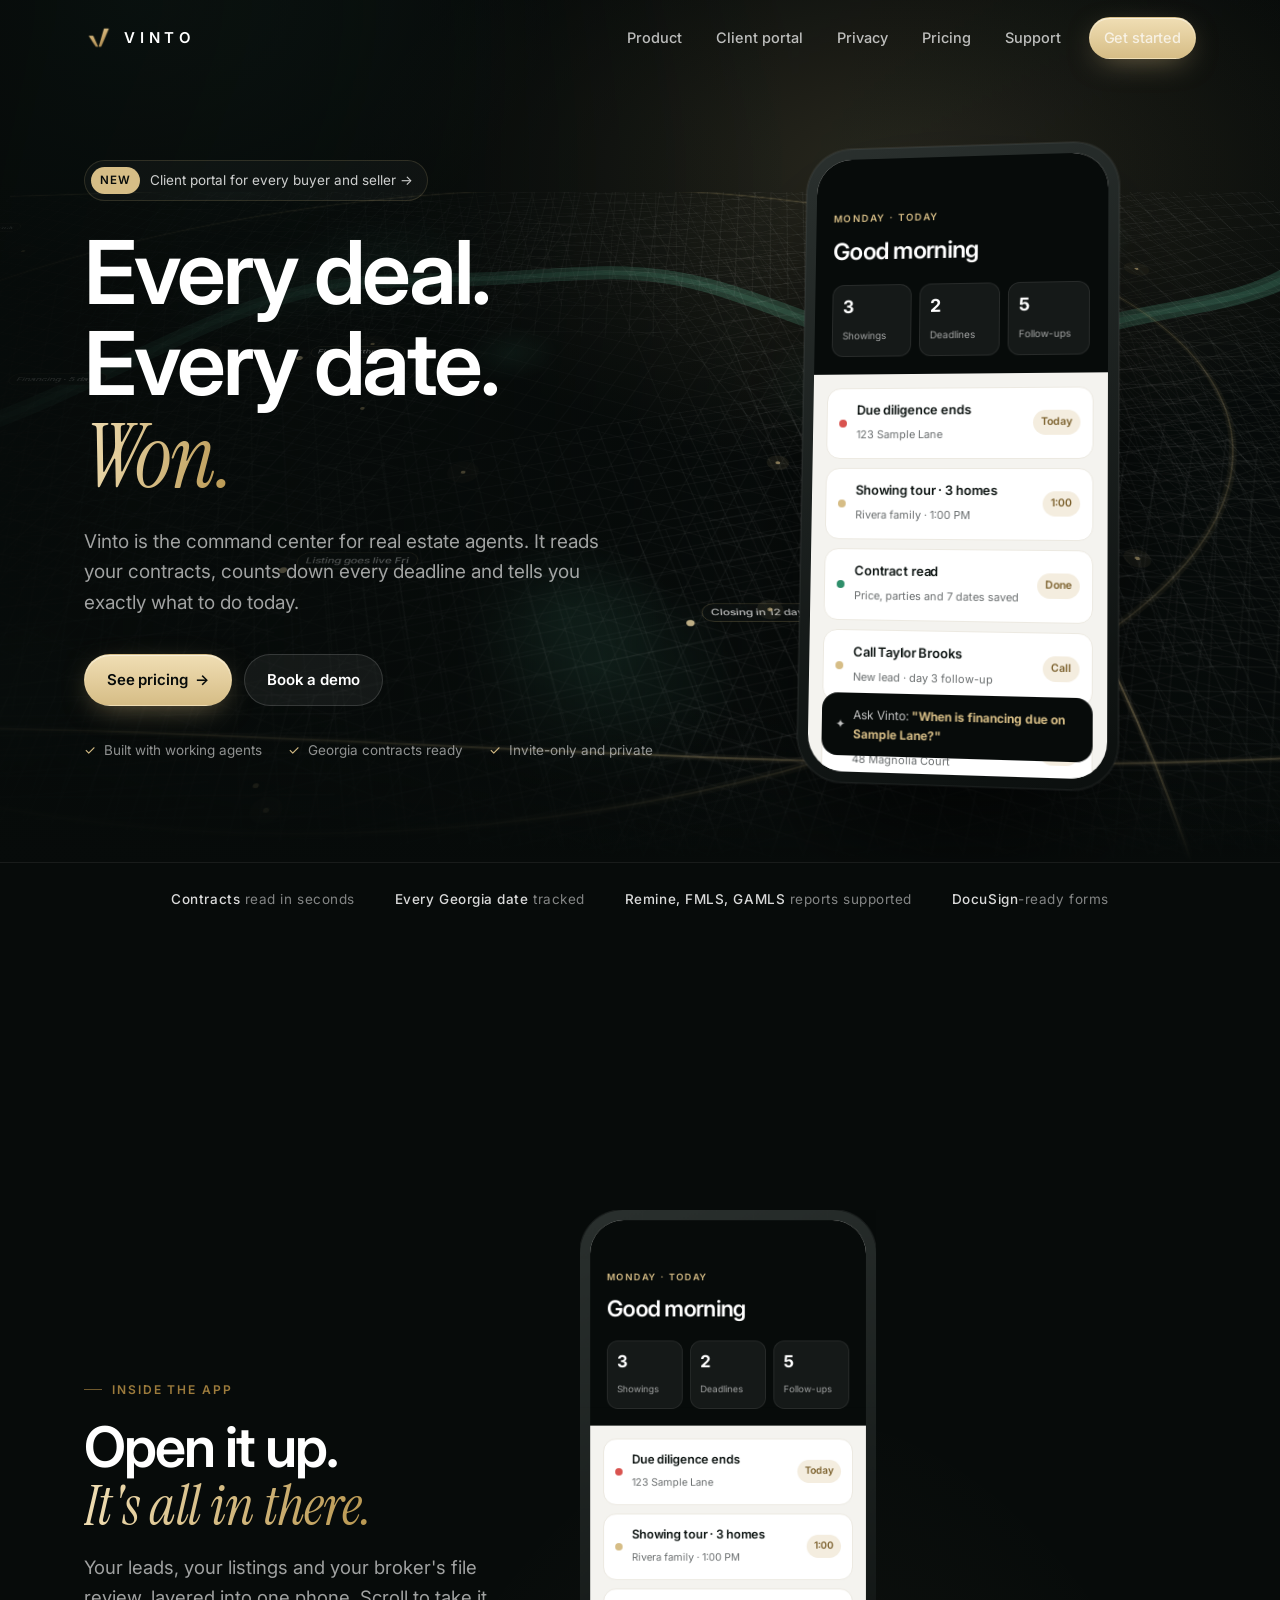
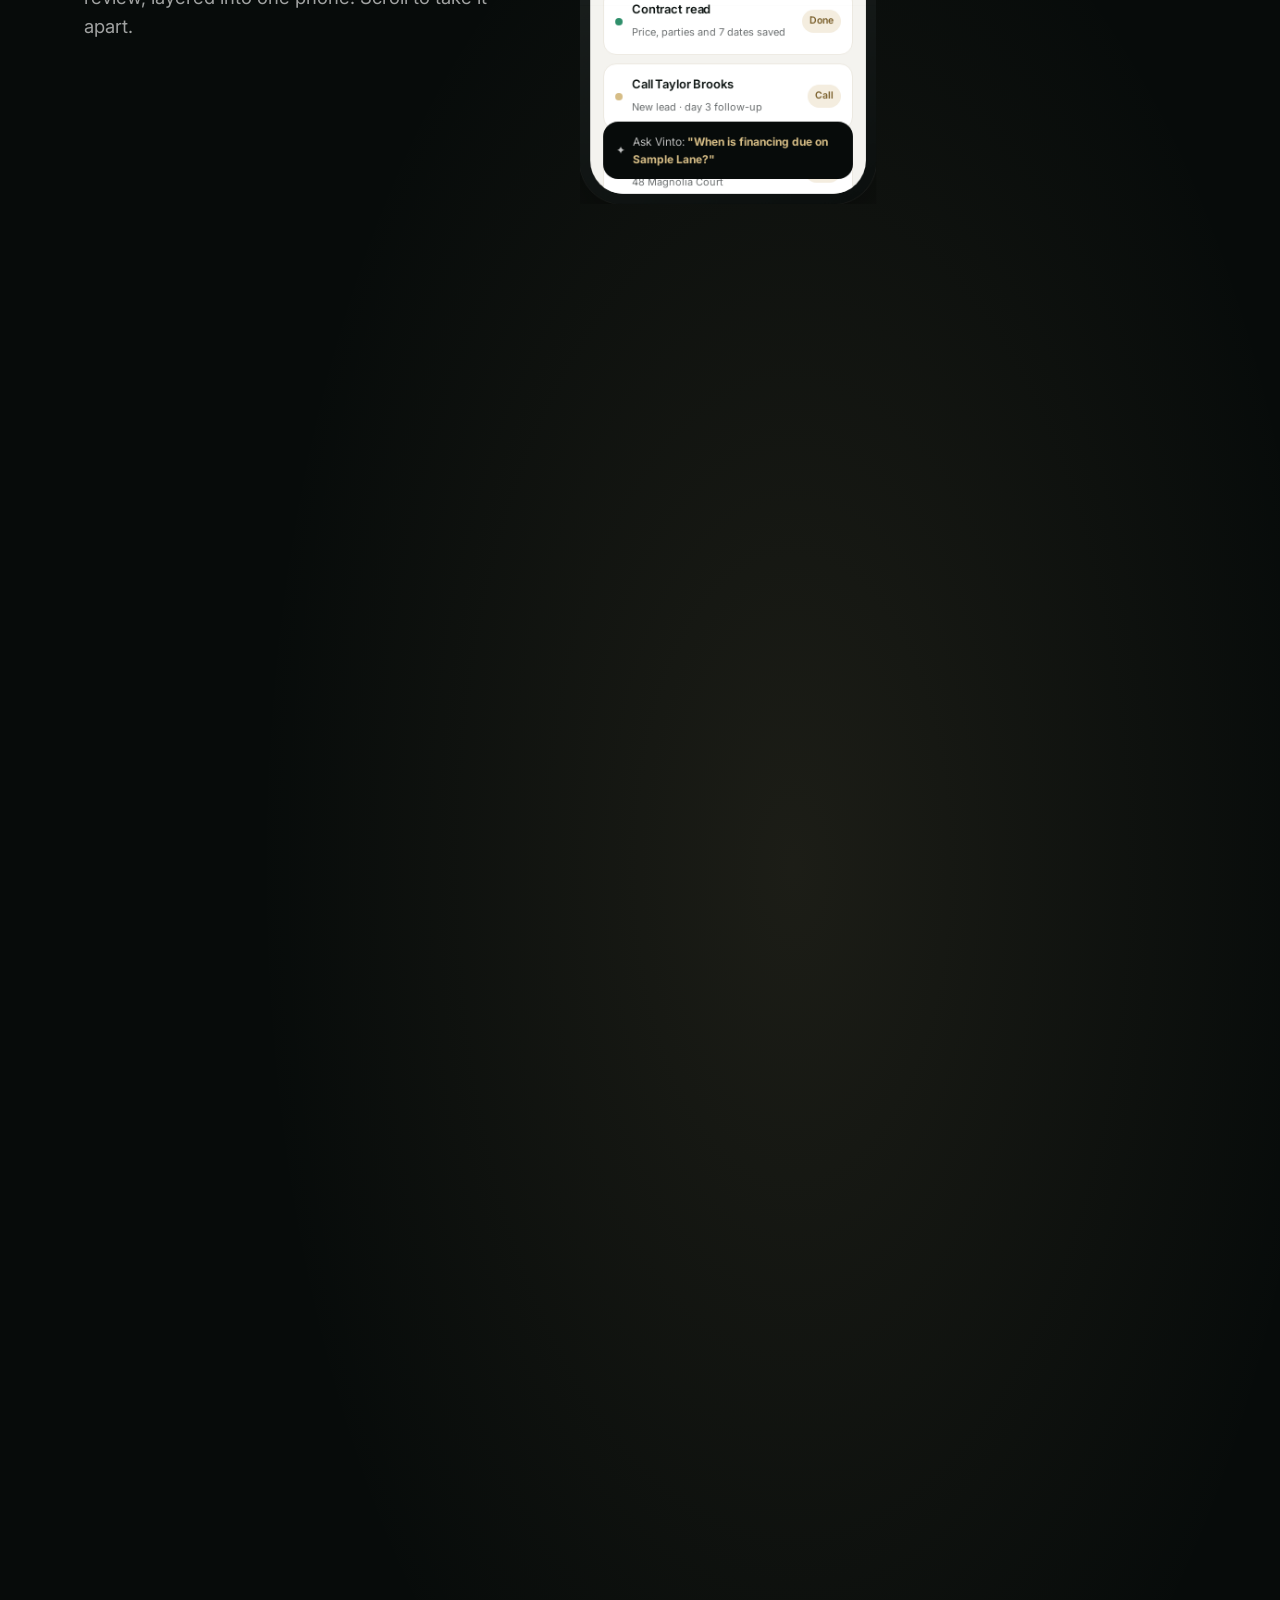
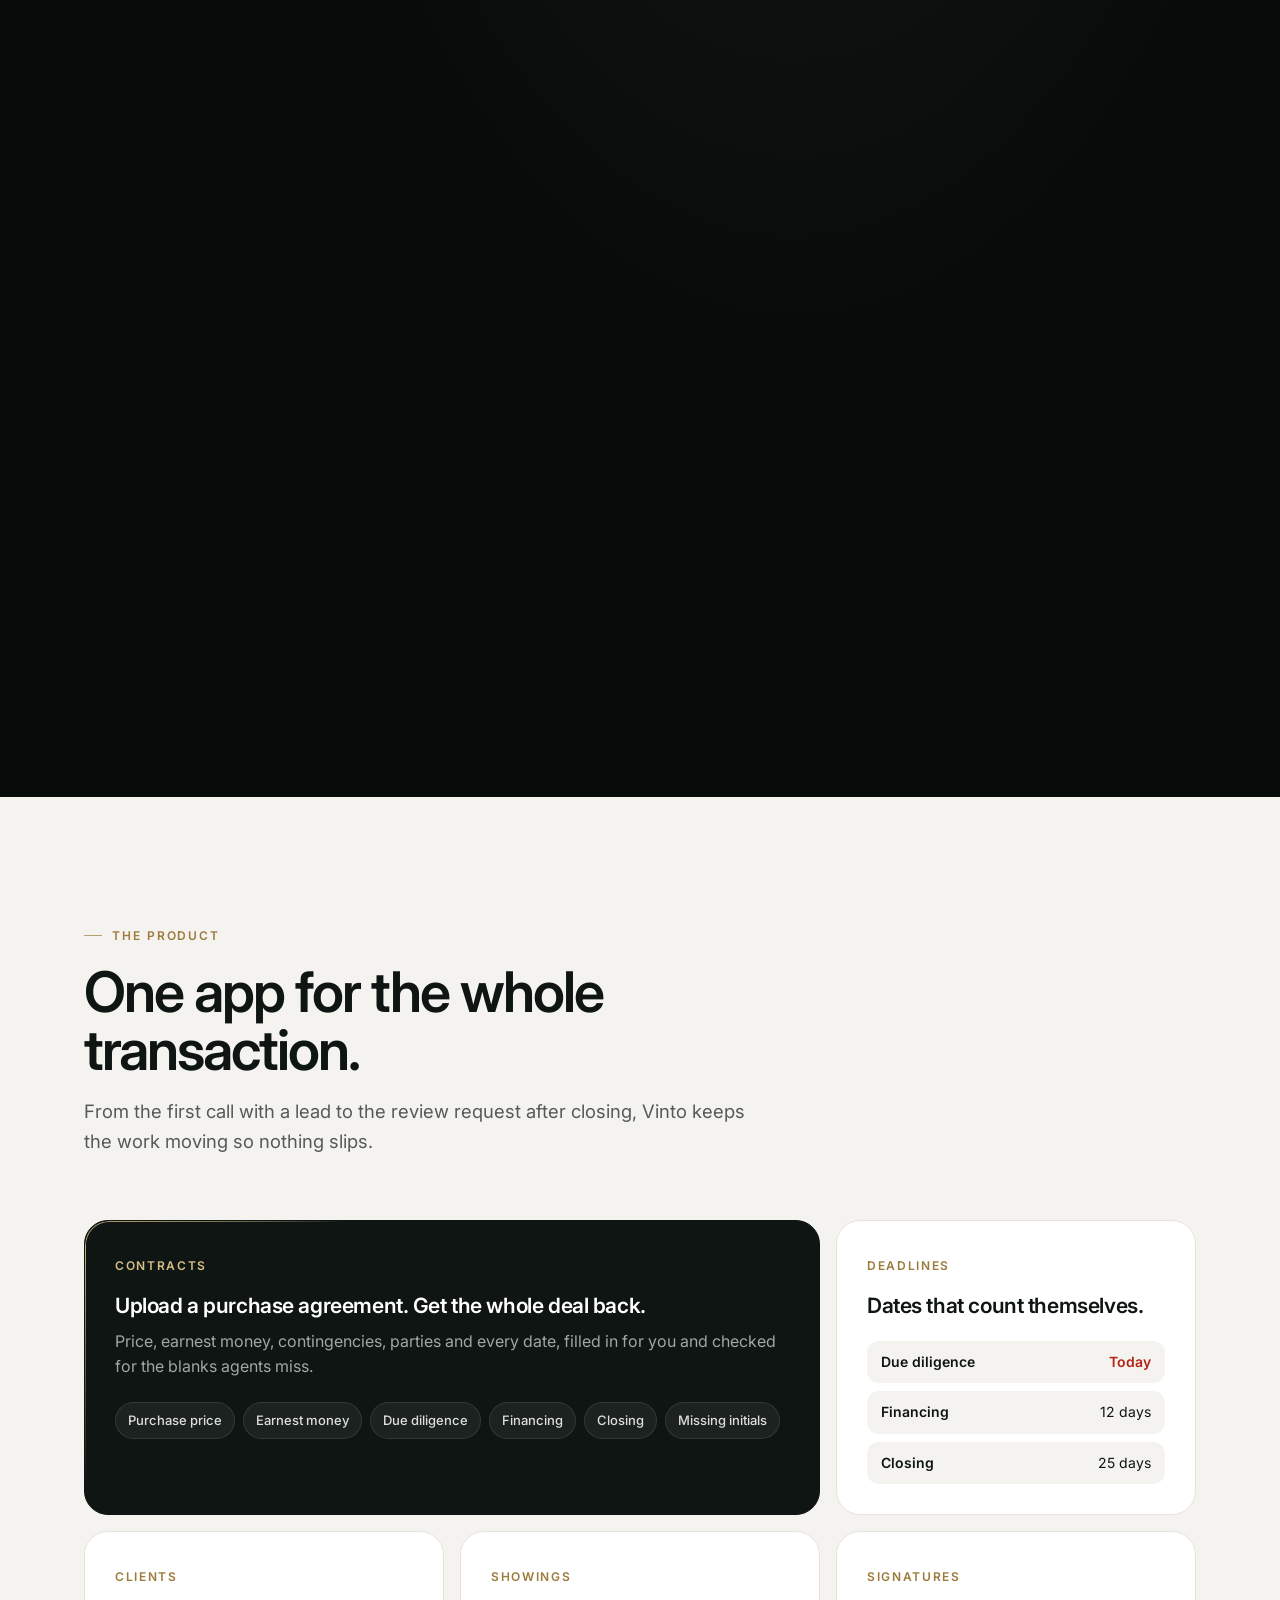
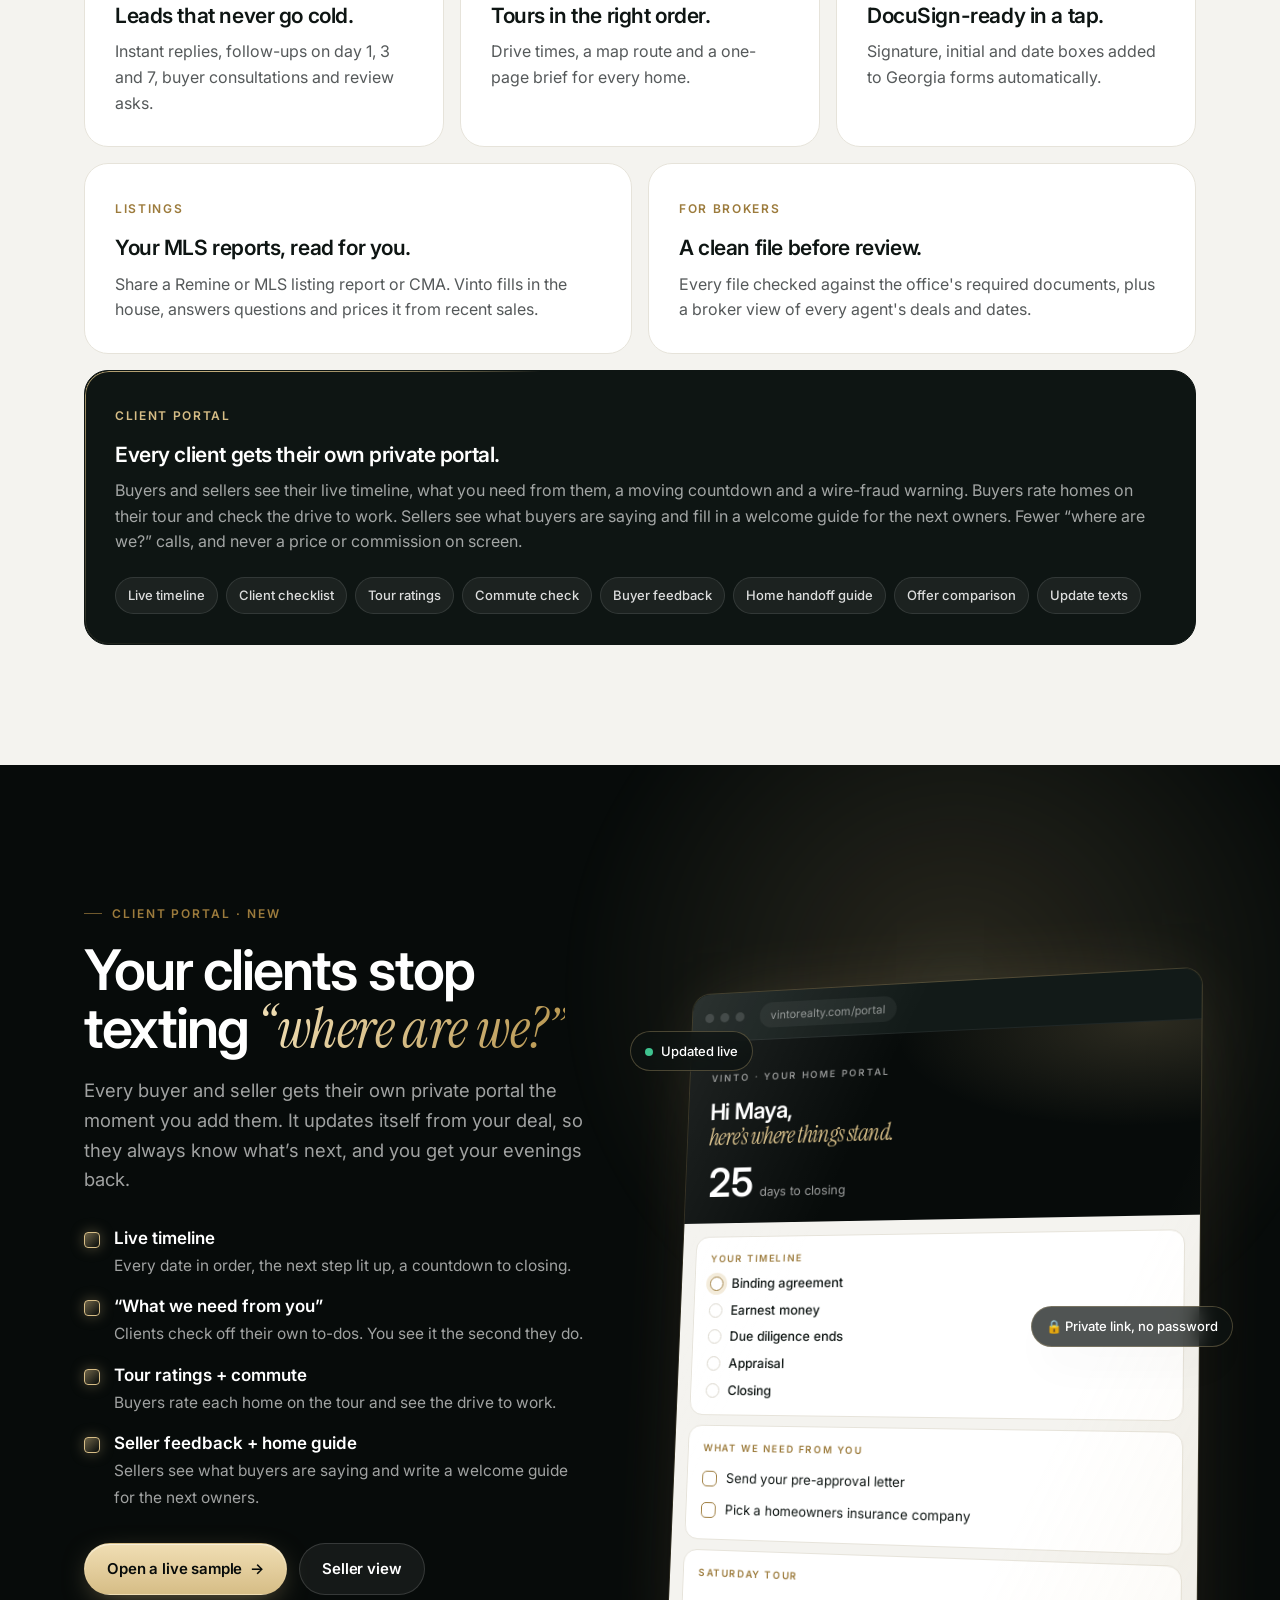
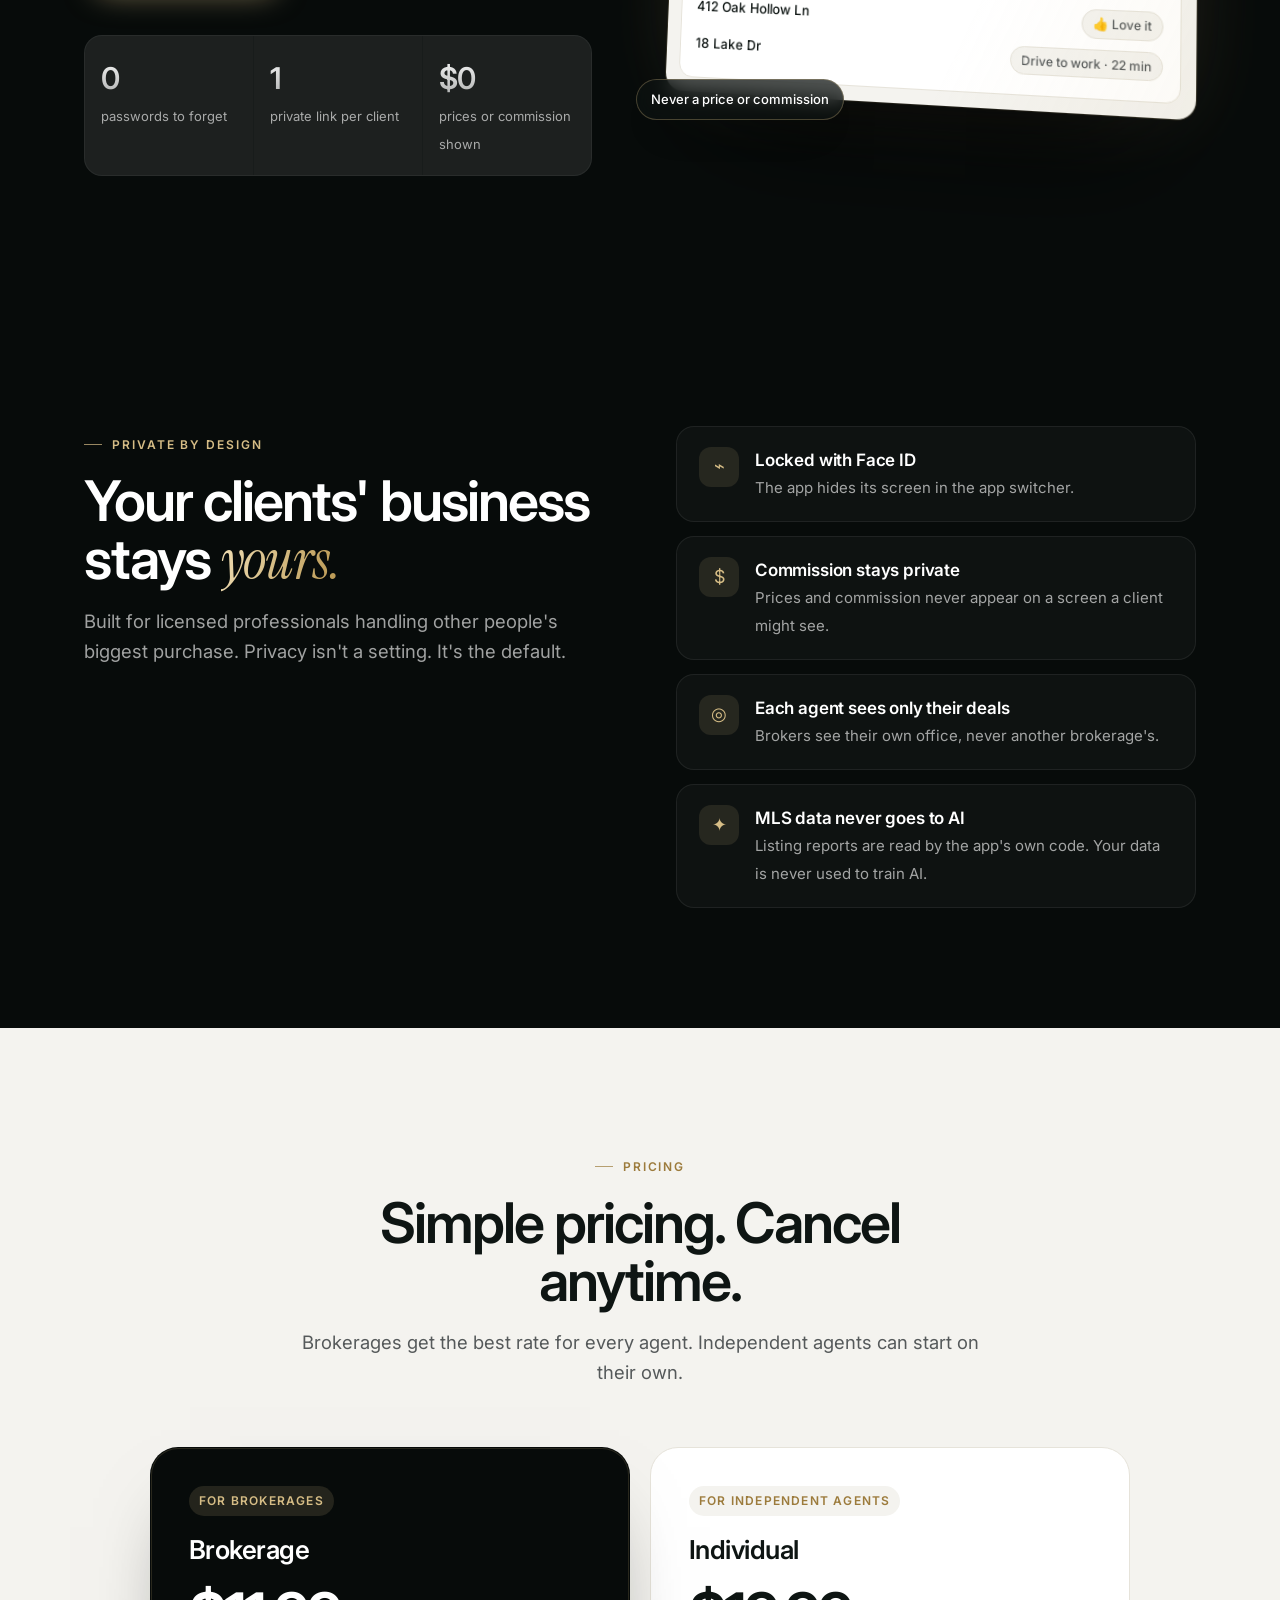
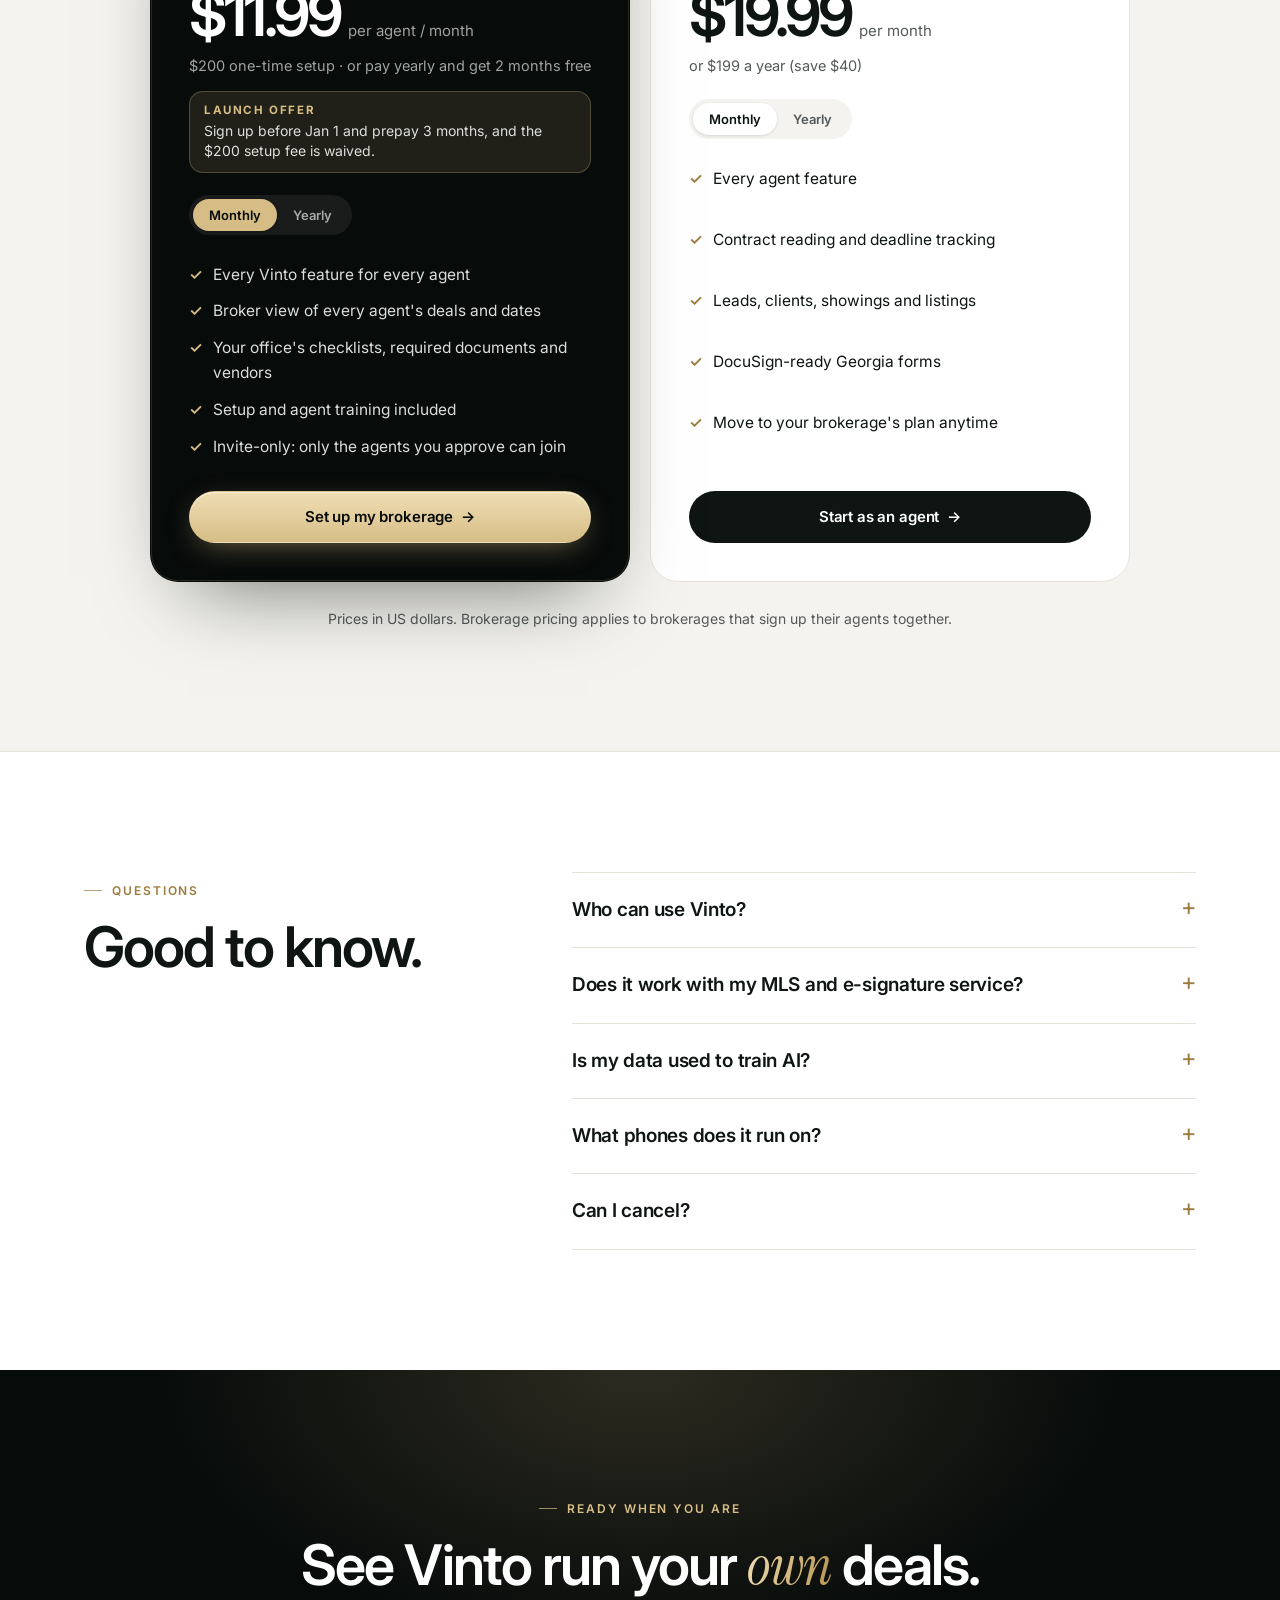
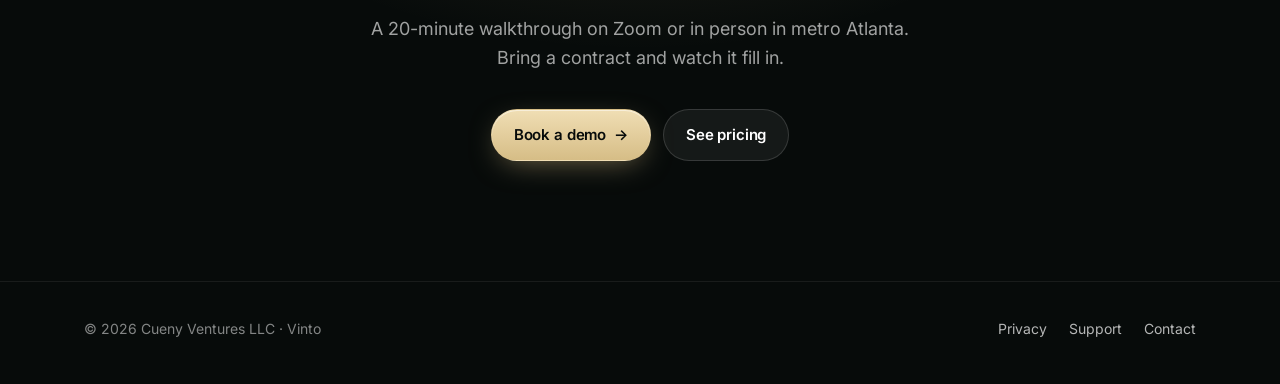
==== commit f39d659c: "Hero map cruises on its own; remove drag" ====
--- a/index.html
+++ b/index.html
@@ -43,8 +43,6 @@
 <section class="hero">
   <canvas class="hero-map" aria-hidden="true"></canvas>
   <div class="hero-shade" aria-hidden="true"></div>
-  <span class="drag-hint" aria-hidden="true">Drag the map</span>
-  <span class="drag-cursor" aria-hidden="true">DRAG</span>
   <div class="wrap">
     <div>
       <a class="badge" href="#portal"><b>New</b> Client portal for every buyer and seller →</a>
--- a/styles.css
+++ b/styles.css
@@ -267,27 +267,15 @@
 .plan .offer { margin-top: 14px; padding: 10px 14px; border-radius: 14px; font-size: 14px; line-height: 1.45; background: rgba(214,189,134,.12); border: 1px solid rgba(214,189,134,.28); color: rgba(255,255,255,.85); }
 .plan .offer b { display: block; font-size: 11.5px; letter-spacing: .14em; text-transform: uppercase; color: var(--champagne); margin-bottom: 2px; }
 
-/* Interactive night map behind the hero */
+/* Night map behind the hero */
 .hero-map { position: absolute; z-index: 0; display: block; left: -25%; top: -30%; width: 150%; height: 145%;
   transform-origin: 50% 70%; transform: perspective(1100px) rotateX(42deg) rotateZ(var(--tilt, 0deg)); will-change: transform; }
-.drag-cursor { position: absolute; z-index: 3; left: 0; top: 0; width: 74px; height: 74px; margin: -37px 0 0 -37px; border-radius: 50%;
-  border: 1px solid rgba(214,189,134,.55); background: rgba(7,11,10,.25); backdrop-filter: blur(3px); -webkit-backdrop-filter: blur(3px);
-  display: grid; place-items: center; font-size: 10.5px; font-weight: 600; letter-spacing: .2em; color: var(--champagne); pointer-events: none;
-  opacity: 0; scale: .6; transition: opacity .25s, scale .25s; }
-.drag-cursor.on { opacity: 1; scale: 1; }
-.hero.dragging .drag-cursor { scale: .82; background: rgba(214,189,134,.14); }
 .hero .wrap > div, .hero .phone { position: relative; z-index: 3; }
 .hero::after { display: none; }
 .hero::before { z-index: 1; pointer-events: none; }
 .hero-shade { position: absolute; inset: 0; z-index: 1; pointer-events: none;
   background: linear-gradient(90deg, rgba(7,11,10,.9) 0%, rgba(7,11,10,.6) 36%, rgba(7,11,10,0) 62%, rgba(7,11,10,.2) 100%),
               linear-gradient(0deg, rgba(7,11,10,1) 0%, rgba(7,11,10,0) 18%); }
-.hero { cursor: none; }
-.hero a, .hero button, .hero .phone { cursor: pointer; }
-.hero.dragging { cursor: none; }
-.hero.dragging * { user-select: none; }
-.drag-hint { position: absolute; z-index: 2; left: 50%; bottom: 22px; transform: translateX(-50%); font-size: 11.5px; letter-spacing: .18em; text-transform: uppercase; color: rgba(255,255,255,.45); border: 1px solid rgba(255,255,255,.14); padding: 7px 14px; border-radius: 999px; backdrop-filter: blur(6px); -webkit-backdrop-filter: blur(6px); }
-@media (pointer: coarse) { .drag-hint, .drag-cursor { display: none; } .hero { cursor: auto; } }
 @media (max-width: 900px) { .hero-shade { background: linear-gradient(180deg, rgba(7,11,10,.55) 0%, rgba(7,11,10,.85) 55%, rgba(7,11,10,1) 100%); } }
 
 /* ---------- Client portal showcase ---------- */
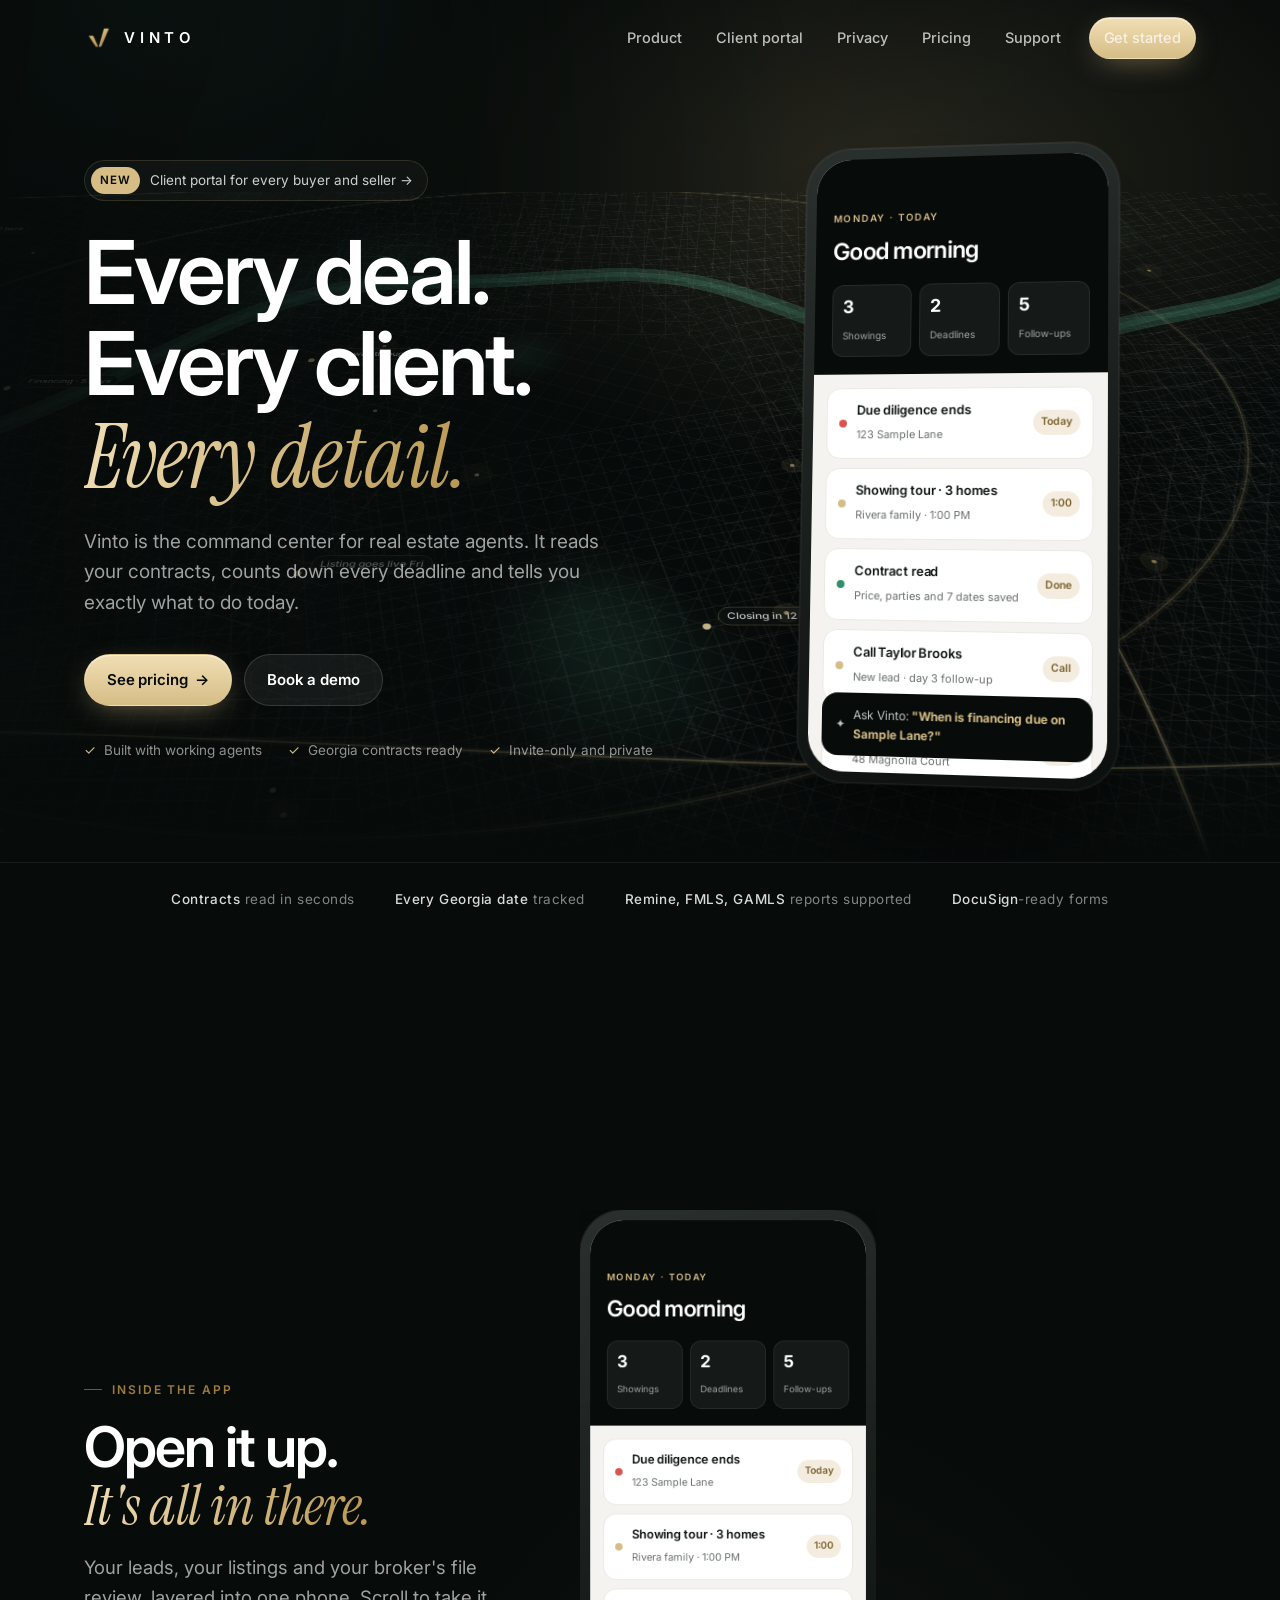
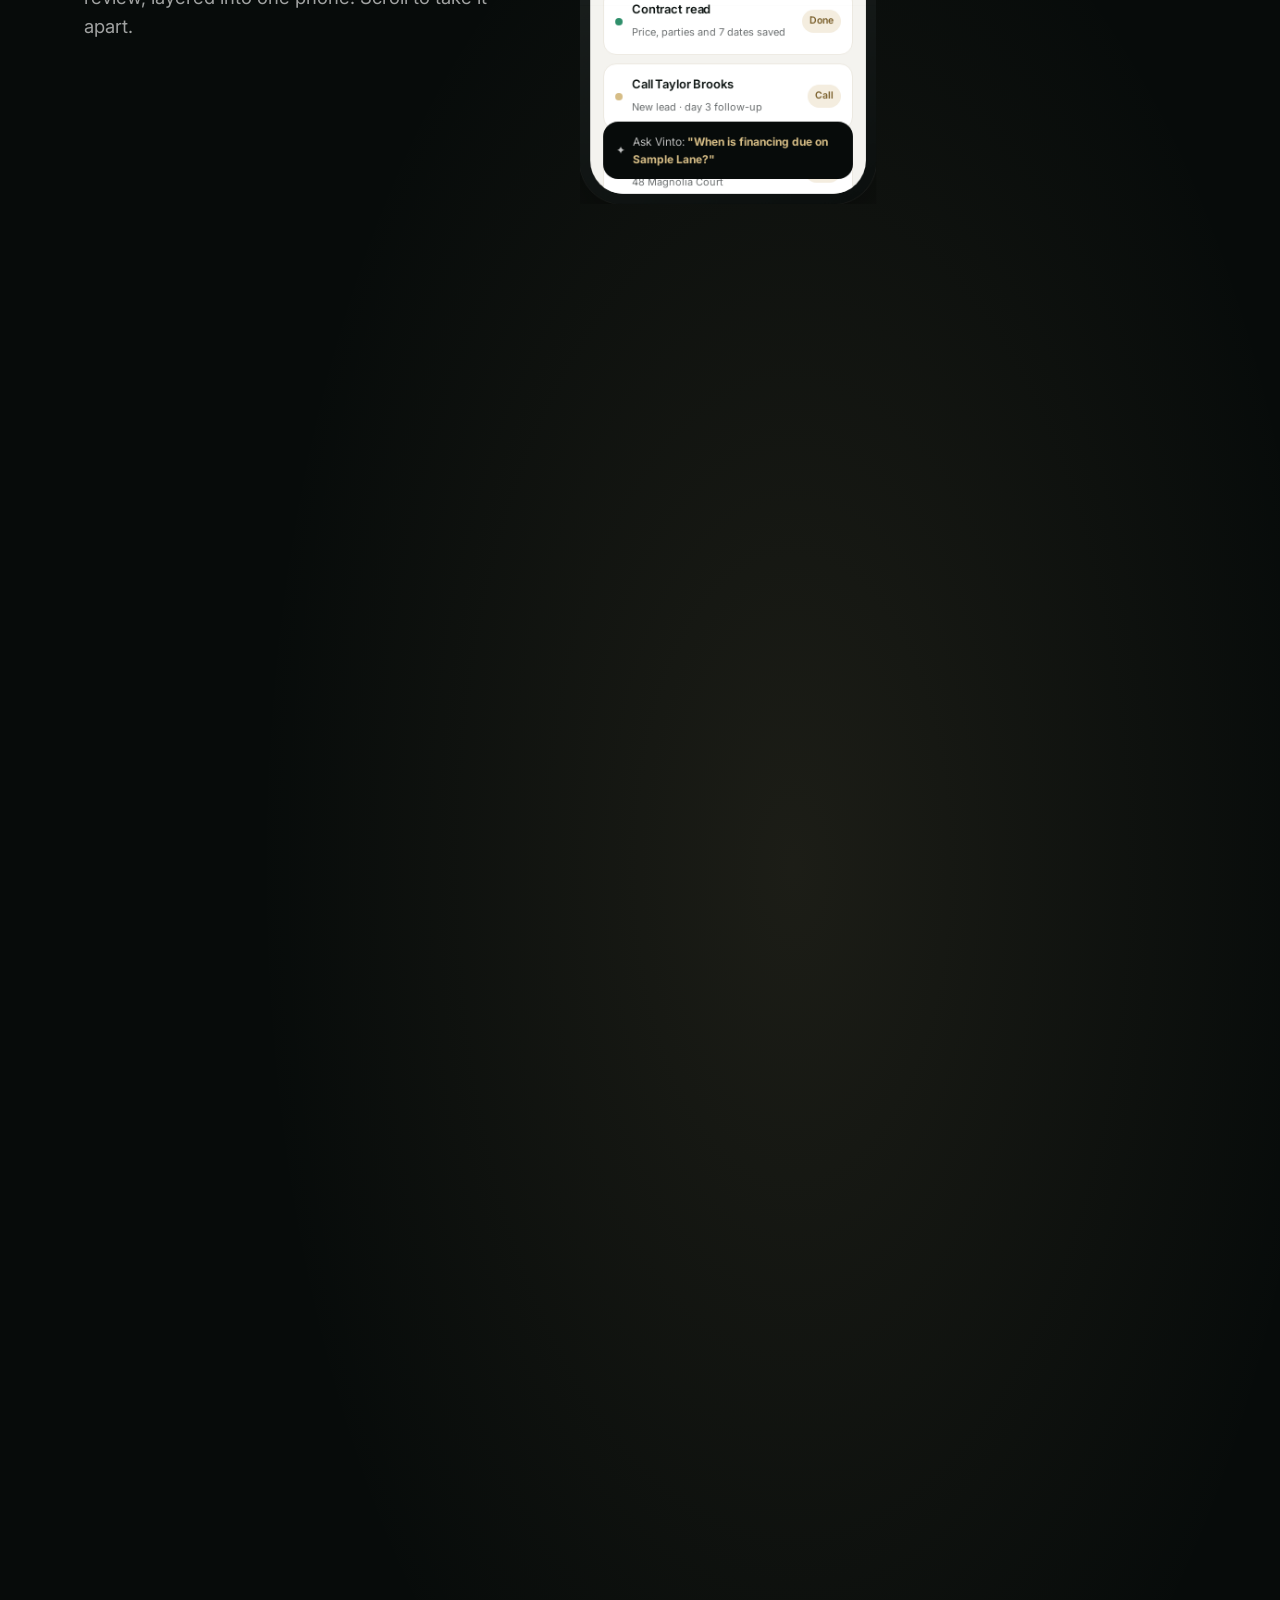
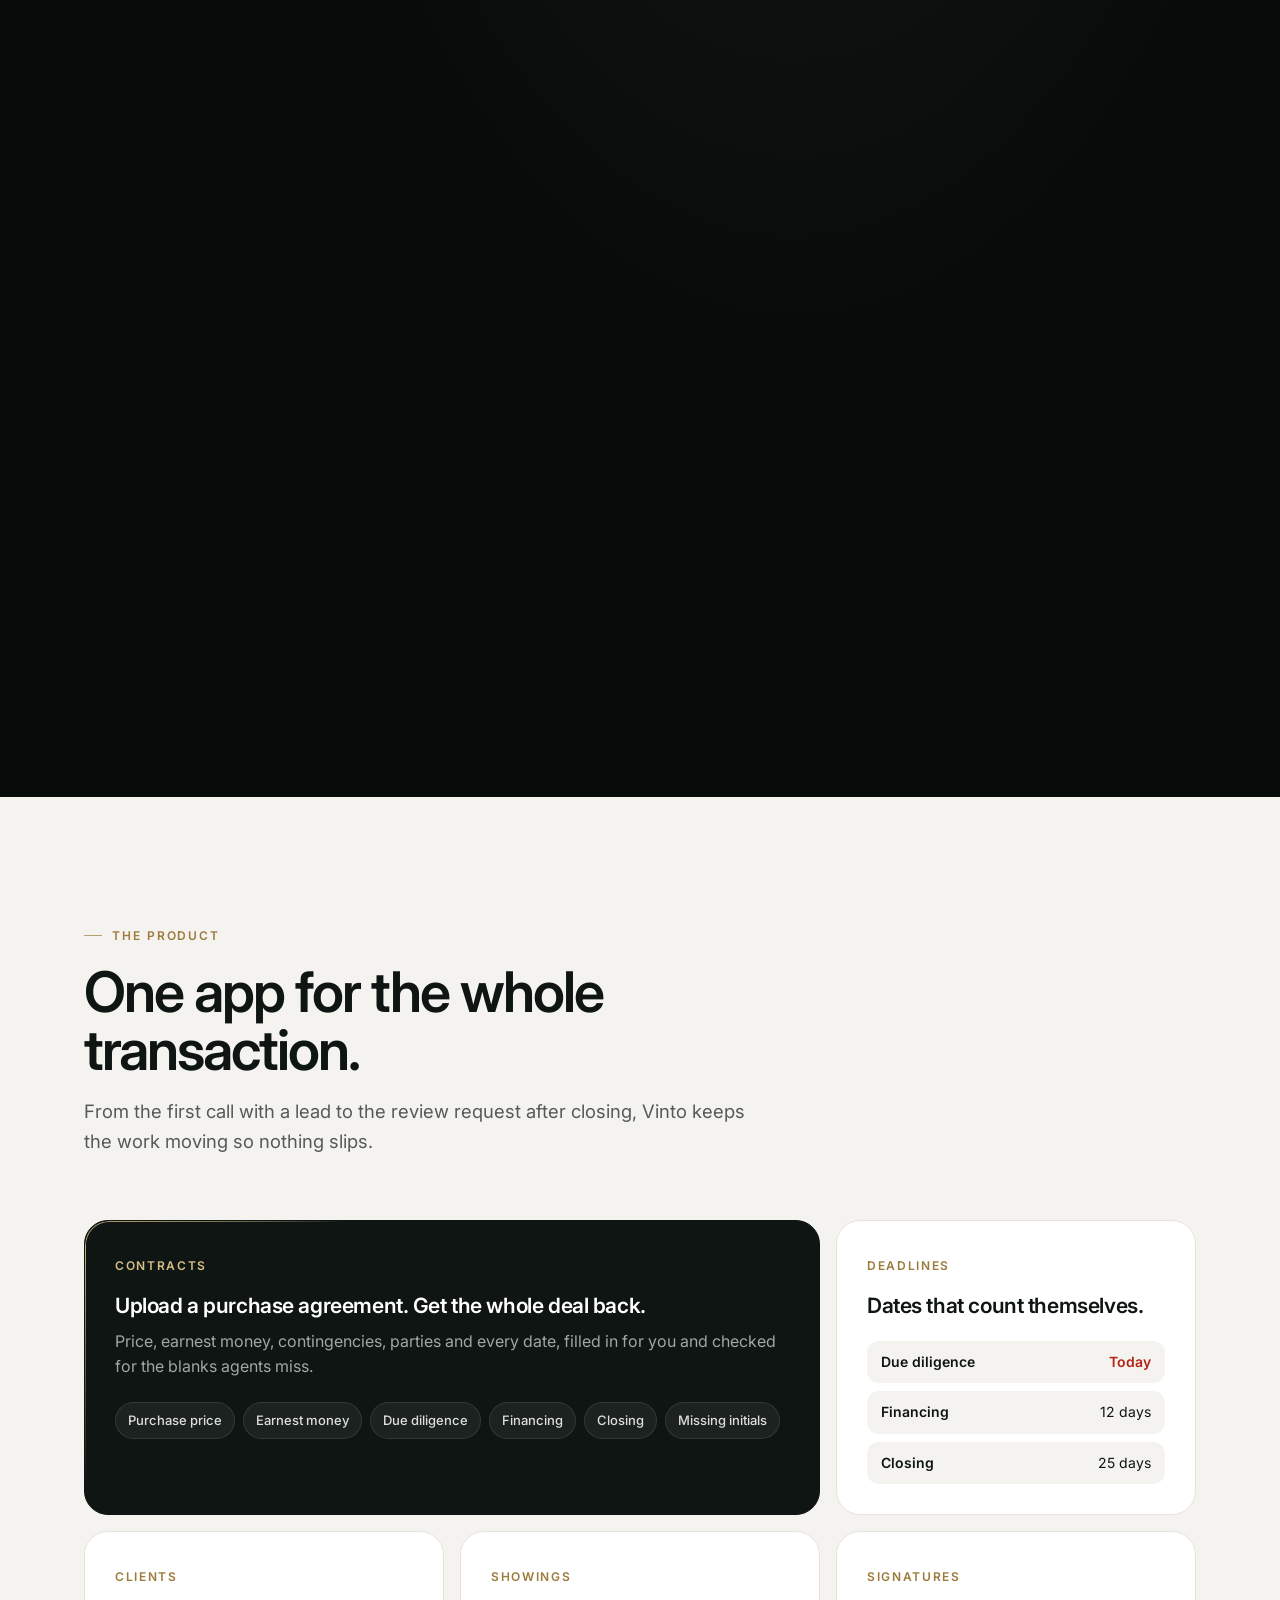
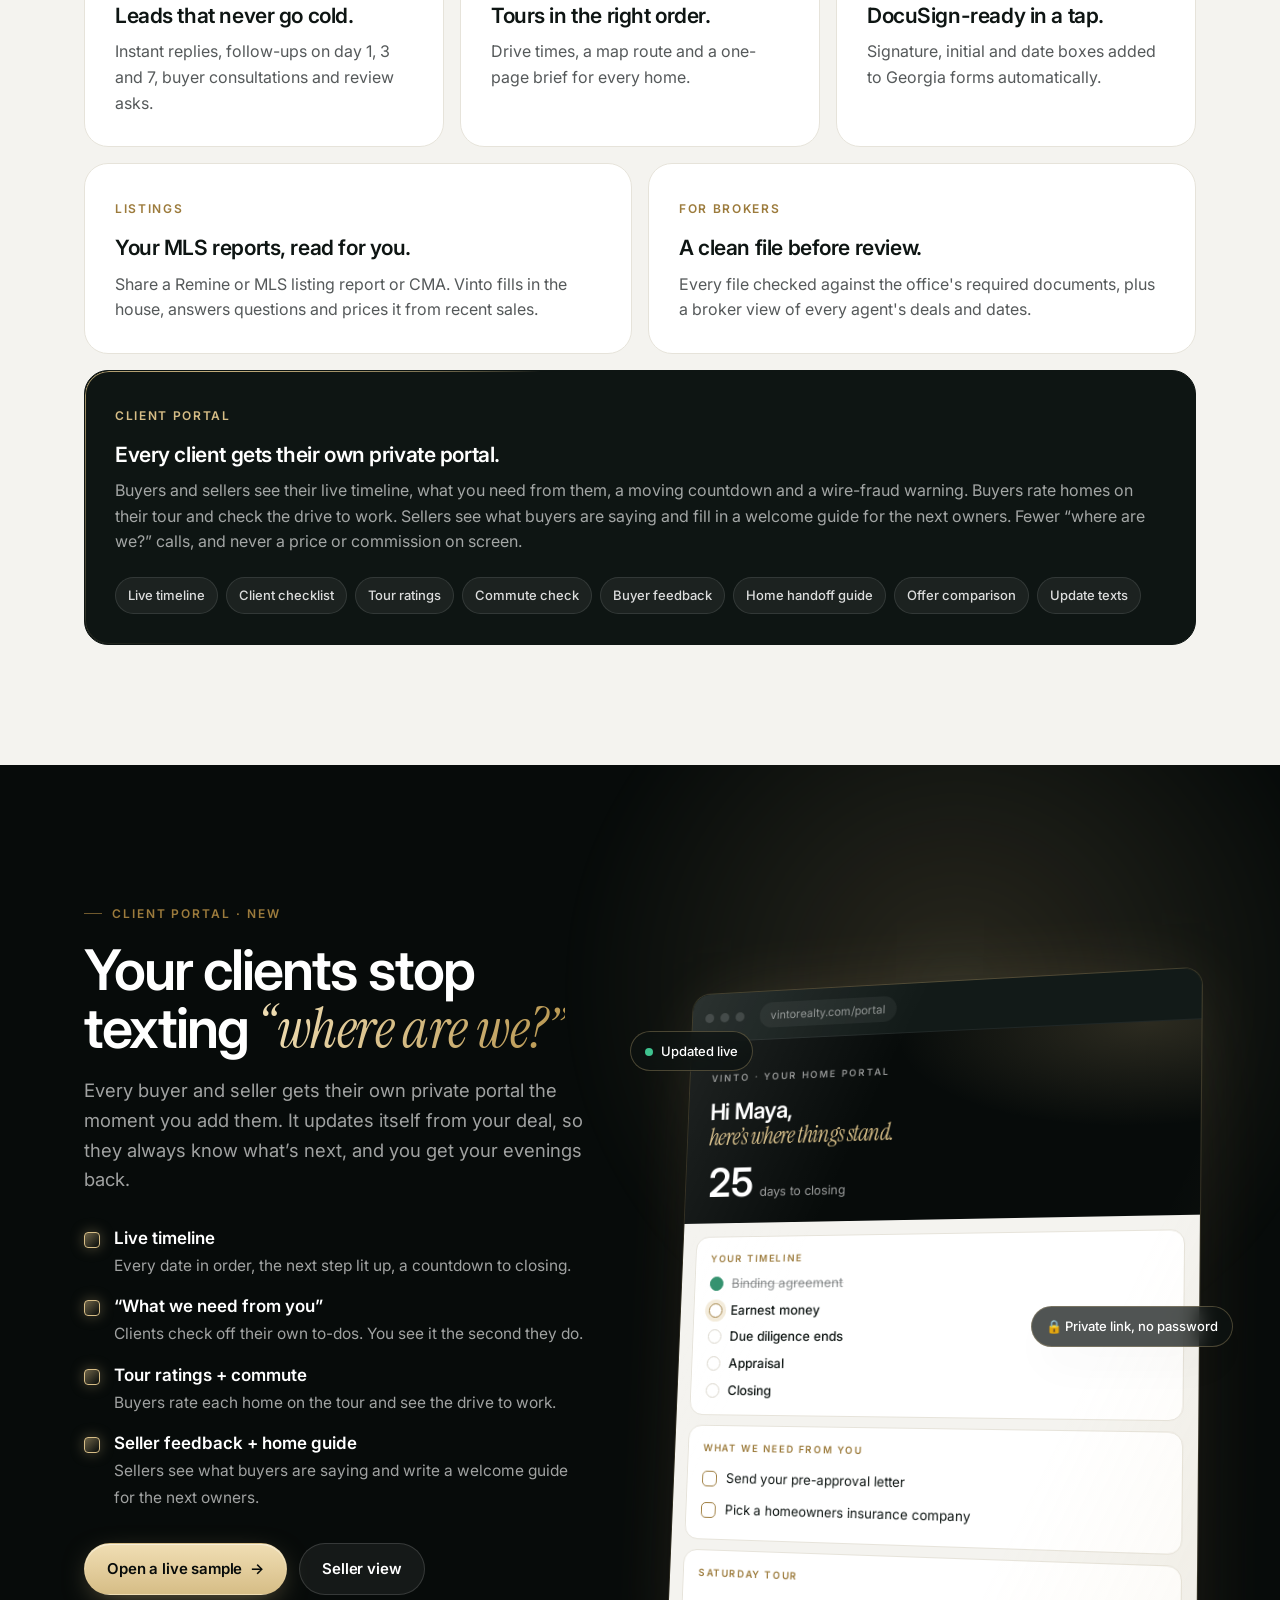
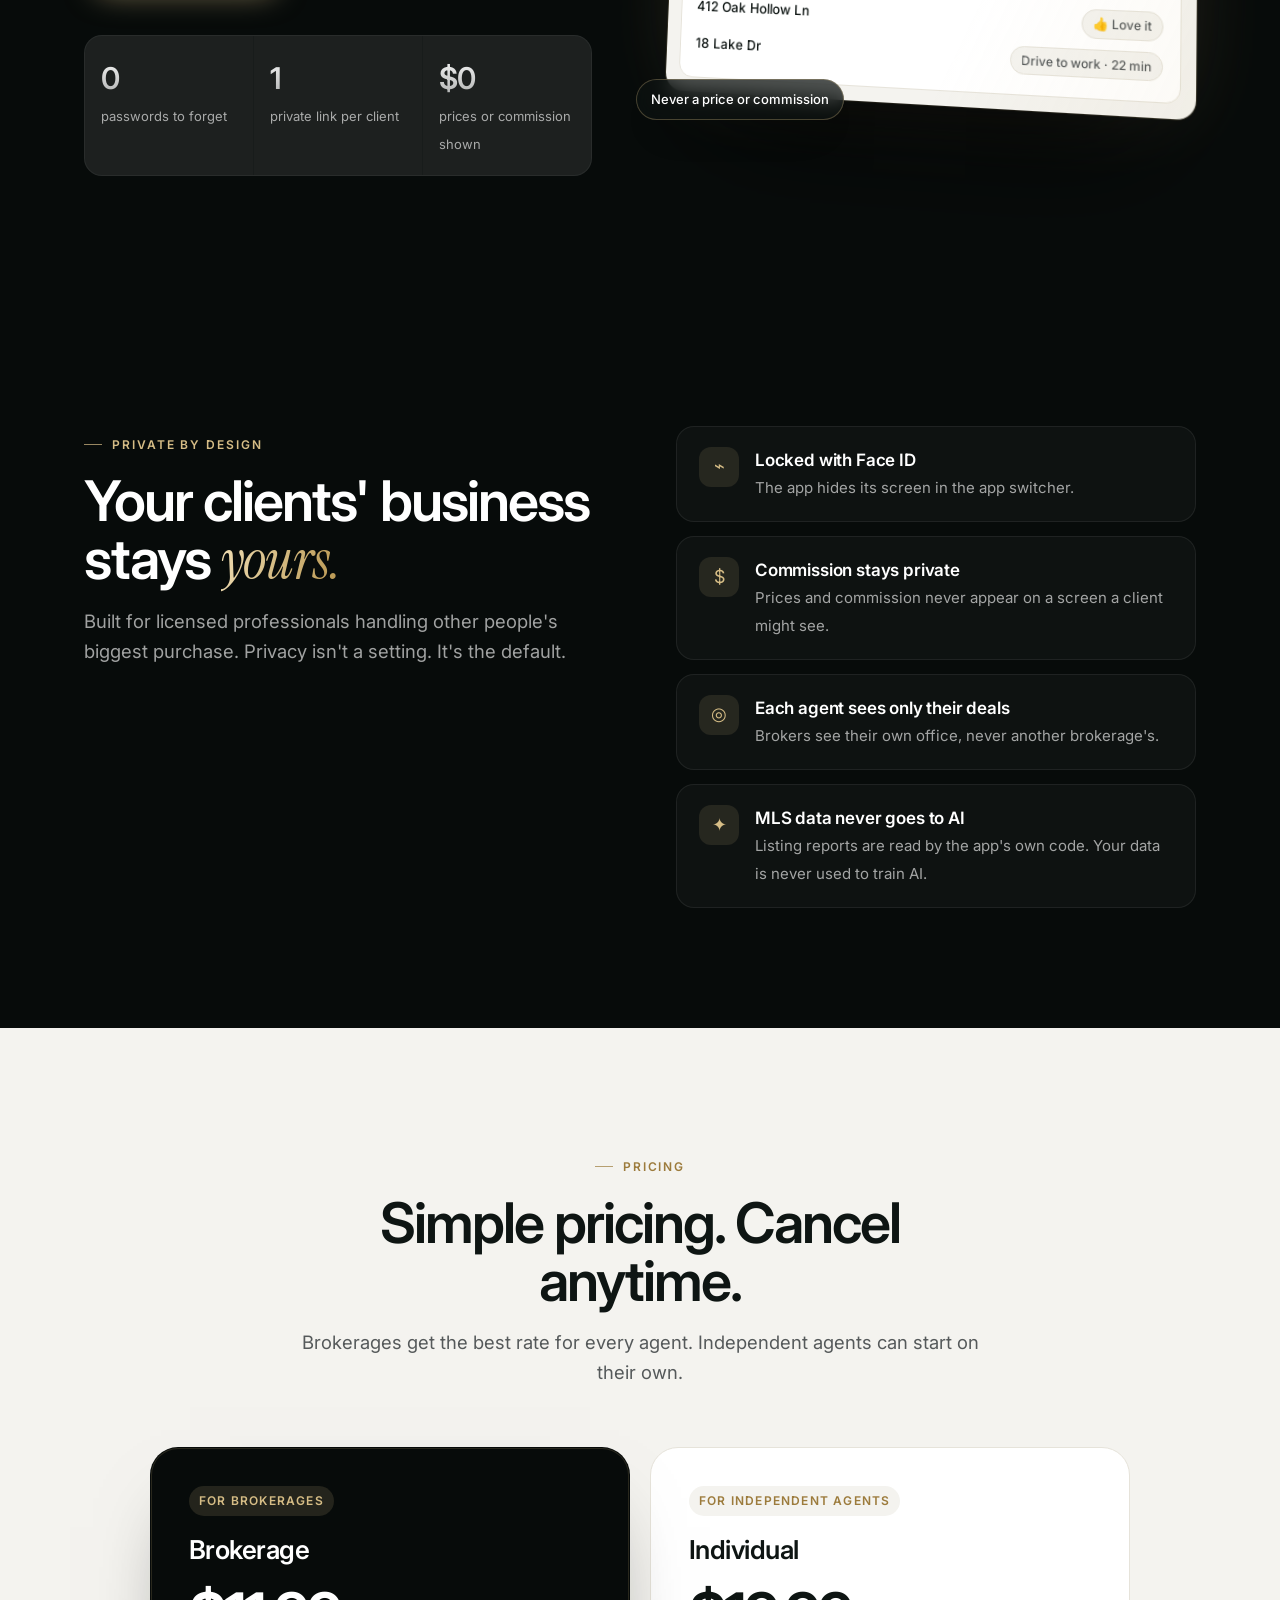
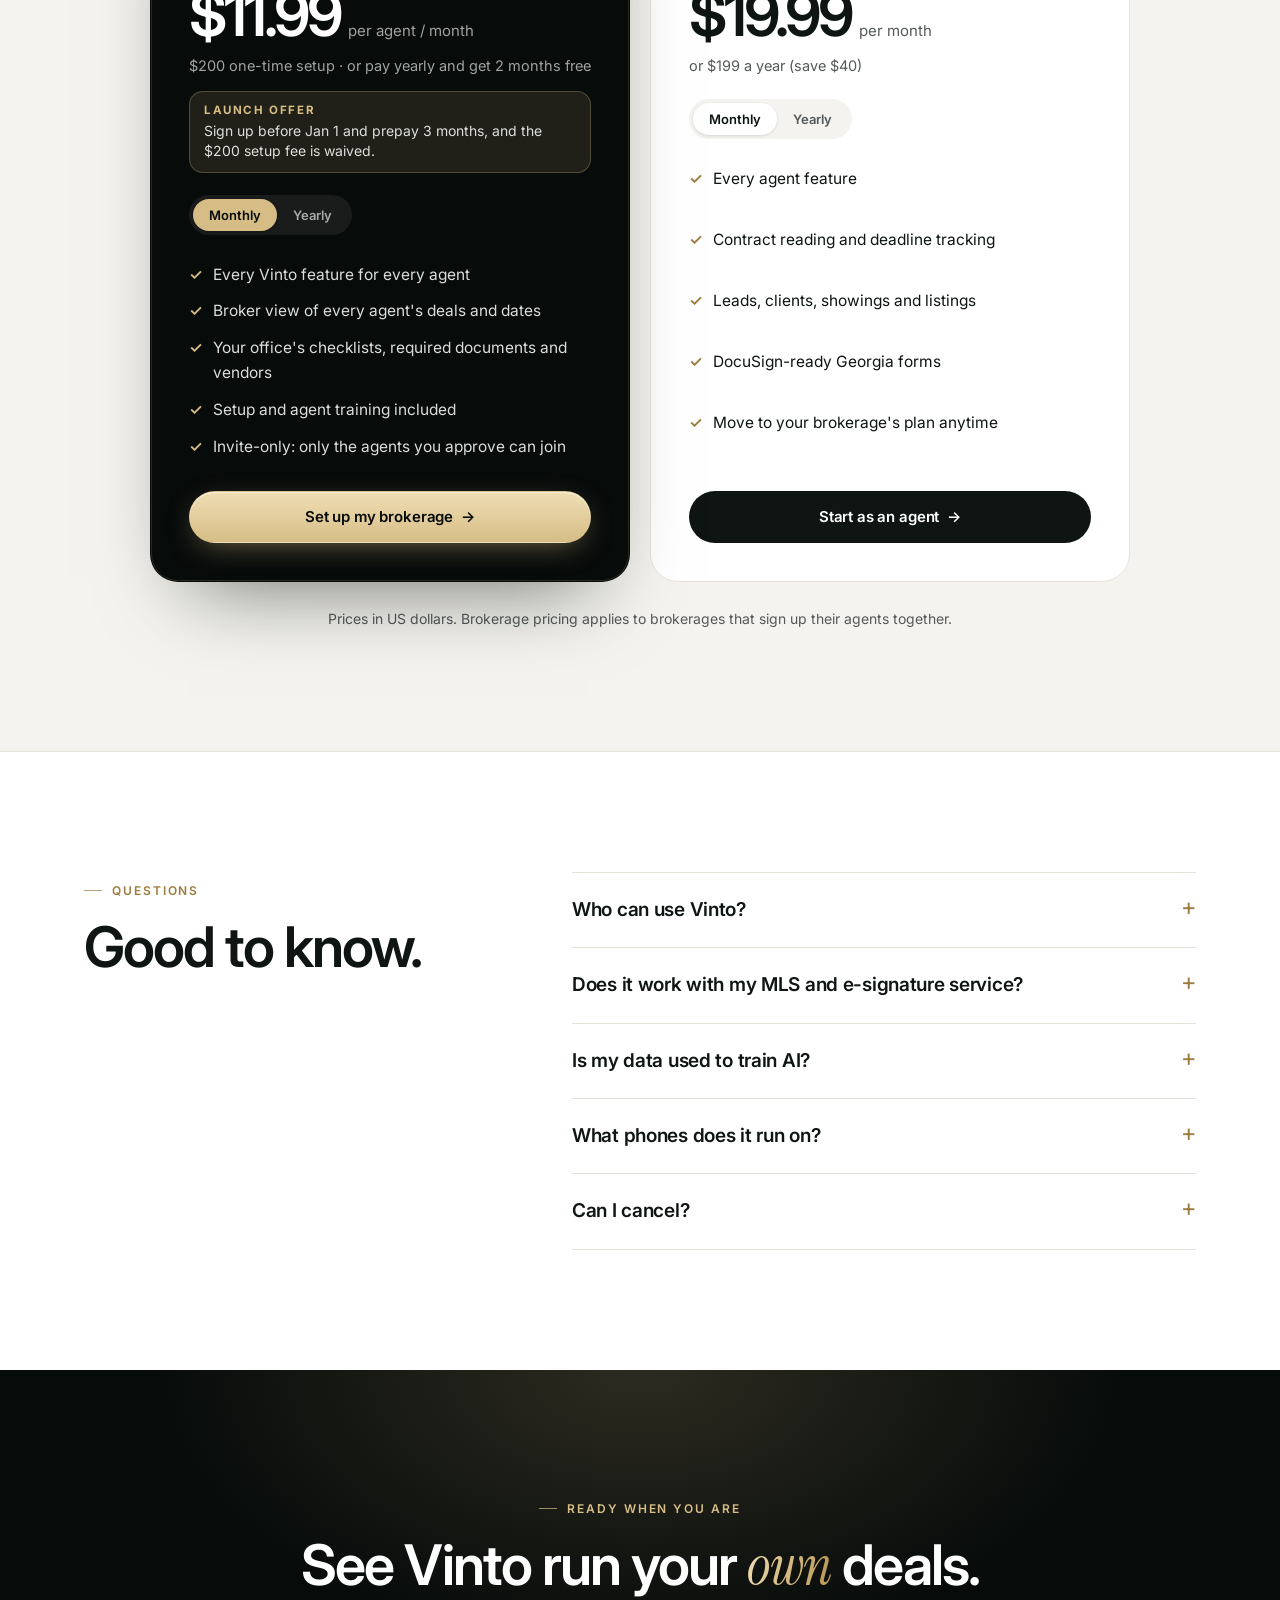
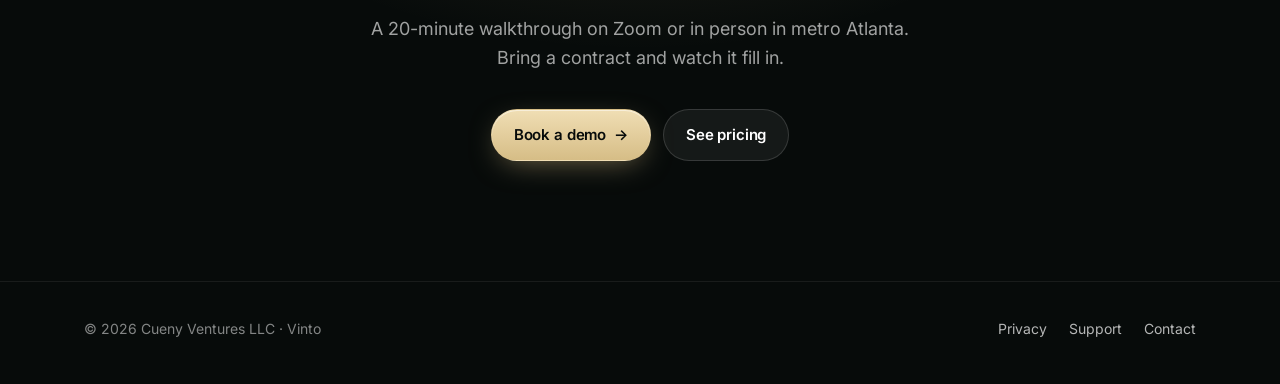
==== commit 09526dde: "Hero: Every deal. Every client. Every detail." ====
--- a/index.html
+++ b/index.html
@@ -7,7 +7,7 @@
 <title>Vinto · The command center for real estate agents</title>
 <meta name="description" content="Vinto keeps every deal, deadline and client in one place. It reads your contracts, tracks every date that matters and tells you what to do today.">
 <meta property="og:title" content="Vinto · The command center for real estate agents">
-<meta property="og:description" content="Every deal, deadline and client. Won.">
+<meta property="og:description" content="Every deal. Every client. Every detail.">
 <meta property="og:image" content="https://vintorealty.com/img/og.png">
 <meta property="og:url" content="https://vintorealty.com/">
 <meta property="og:type" content="website">
@@ -46,7 +46,7 @@
   <div class="wrap">
     <div>
       <a class="badge" href="#portal"><b>New</b> Client portal for every buyer and seller →</a>
-      <h1>Every deal.<br>Every date.<br><em class="serif gold-text">Won.</em></h1>
+      <h1>Every deal.<br>Every client.<br><em class="serif gold-text">Every detail.</em></h1>
       <p class="lede">Vinto is the command center for real estate agents. It reads your contracts, counts down every deadline and tells you exactly what to do today.</p>
       <div class="actions">
         <a class="btn btn-gold" href="#pricing">See pricing <span class="arrow">→</span></a>
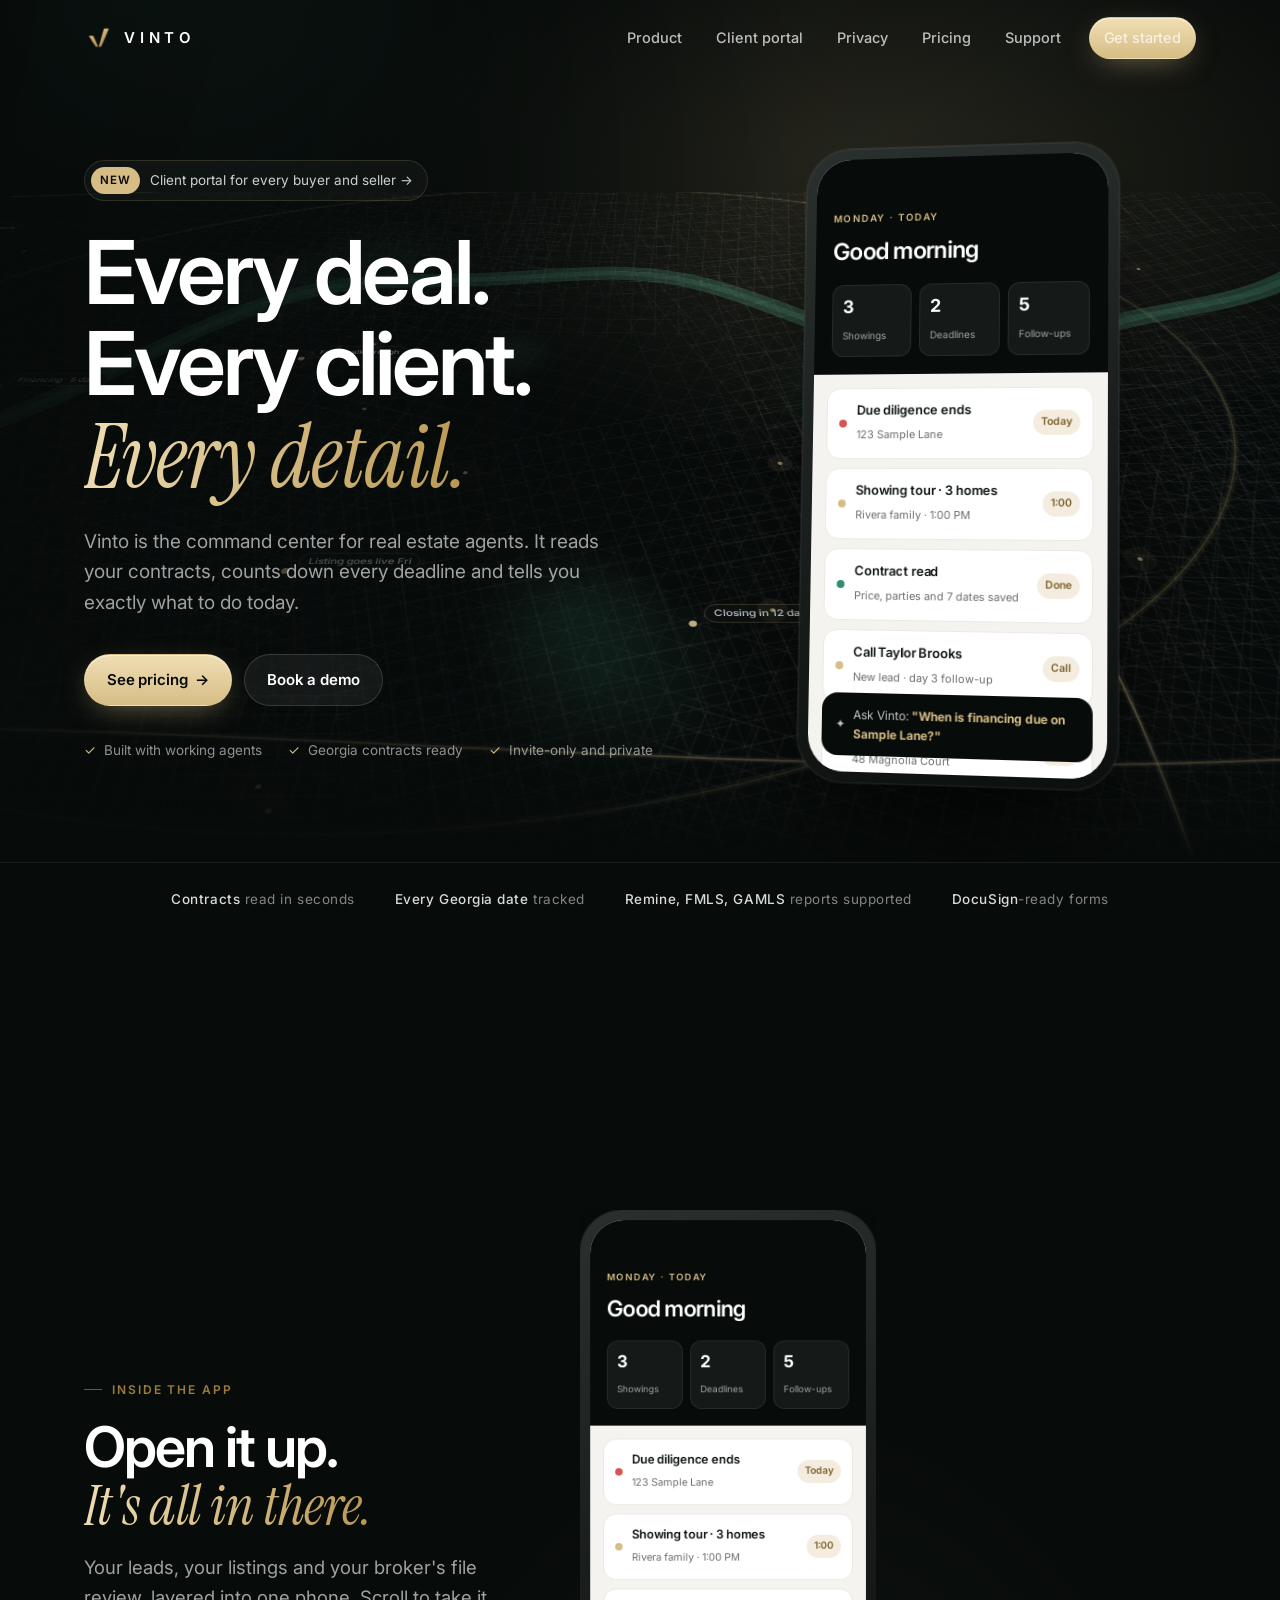
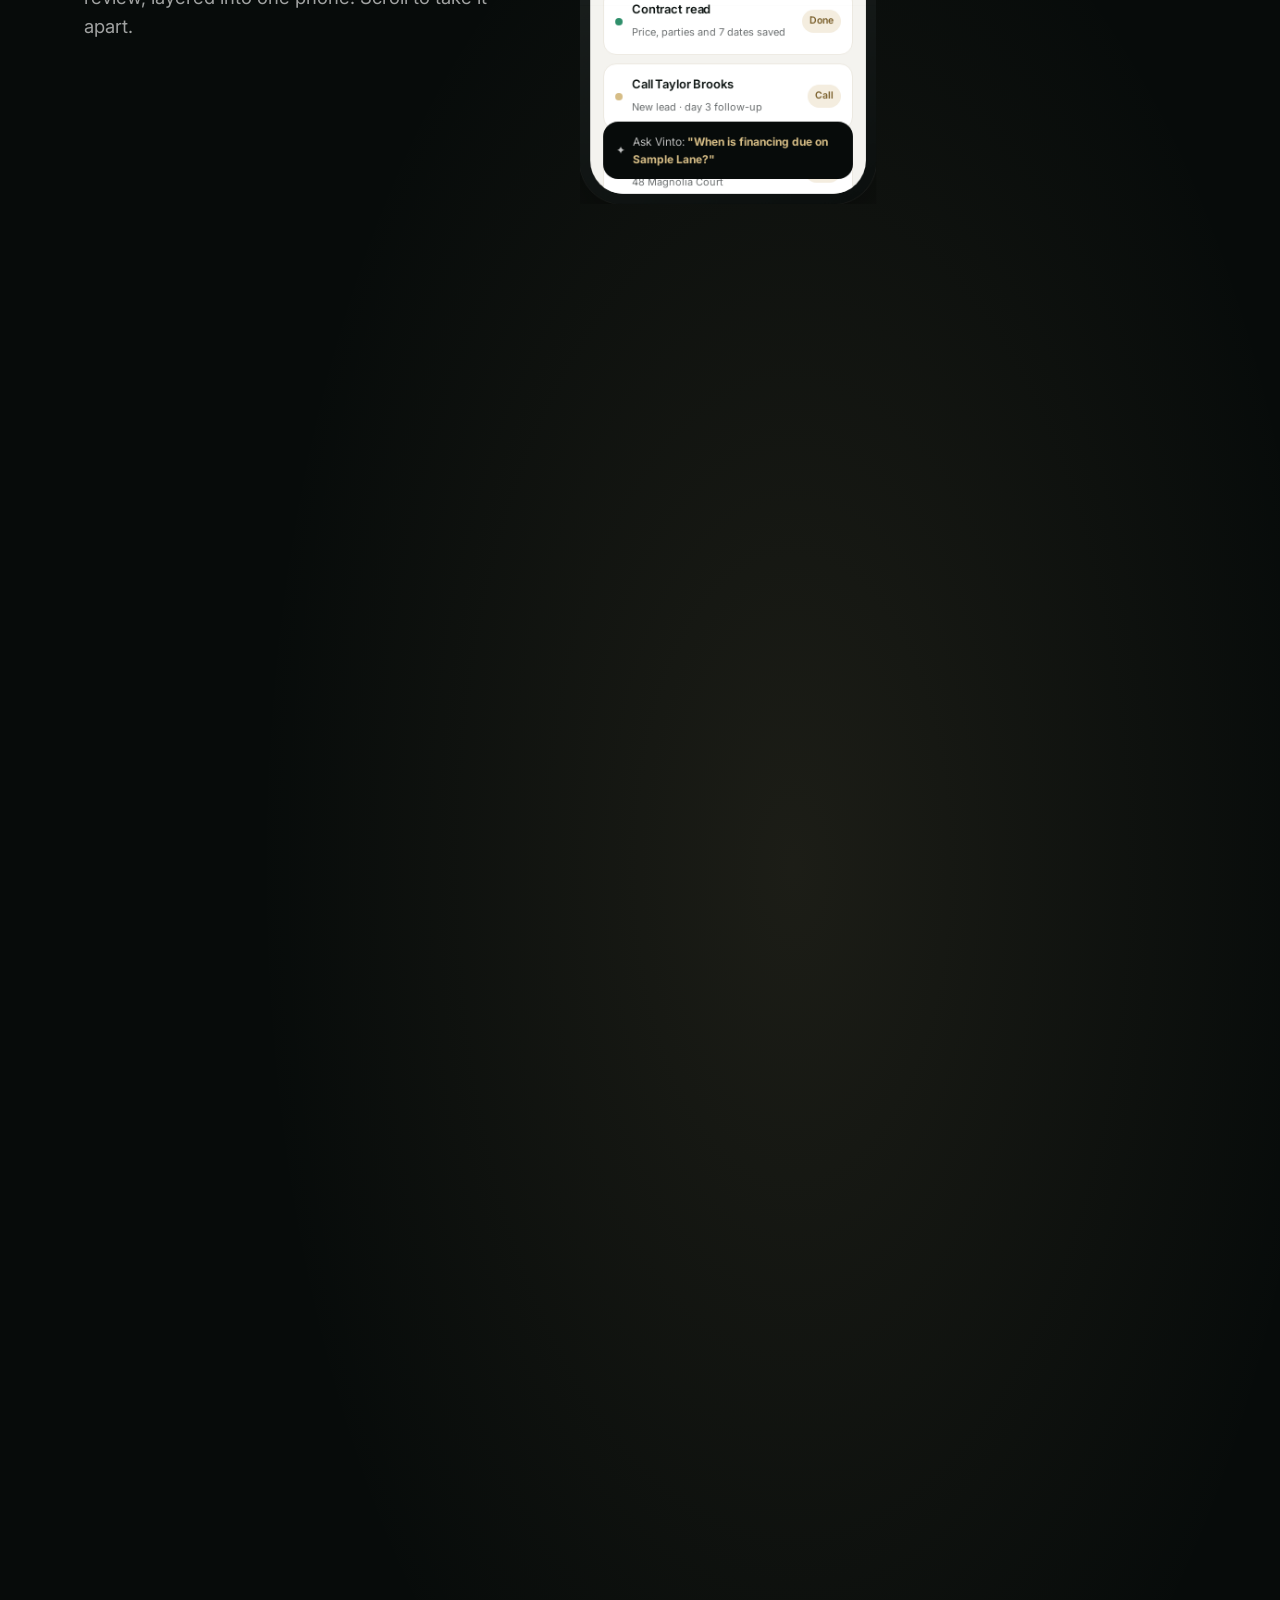
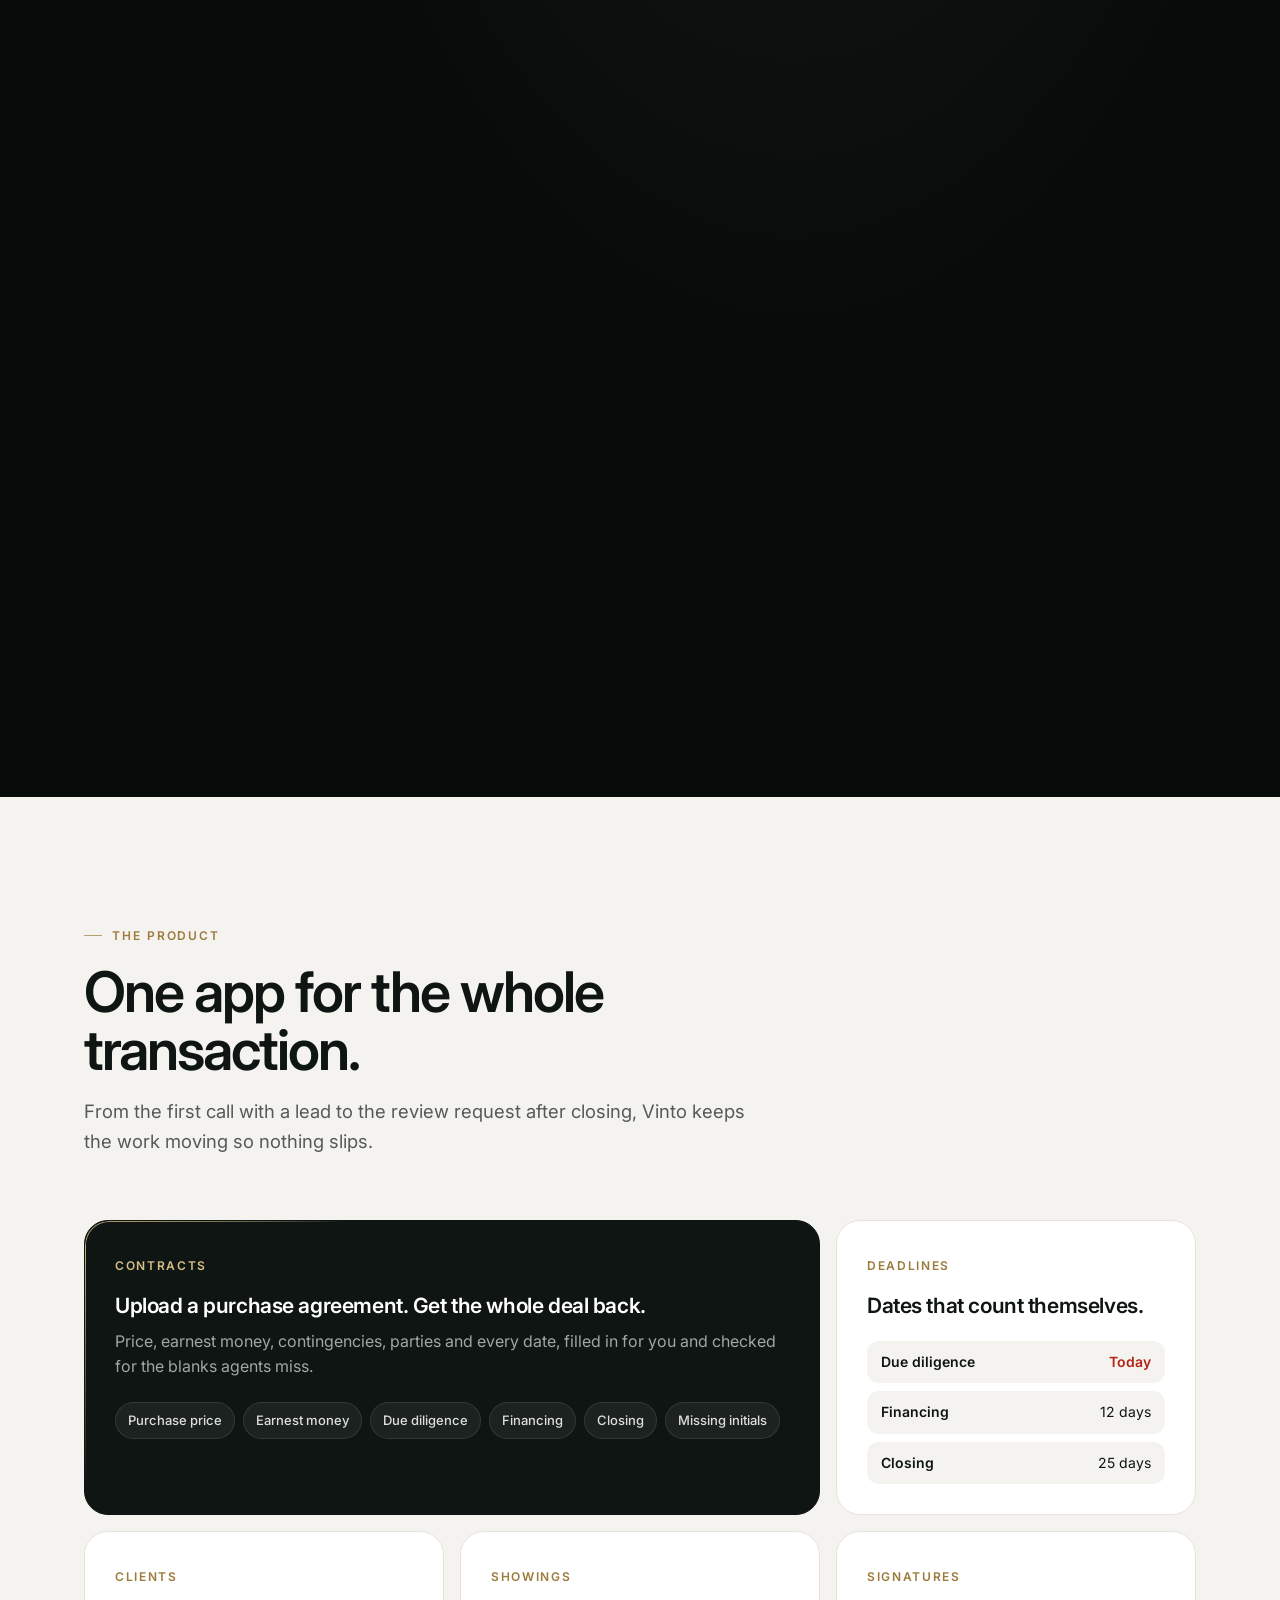
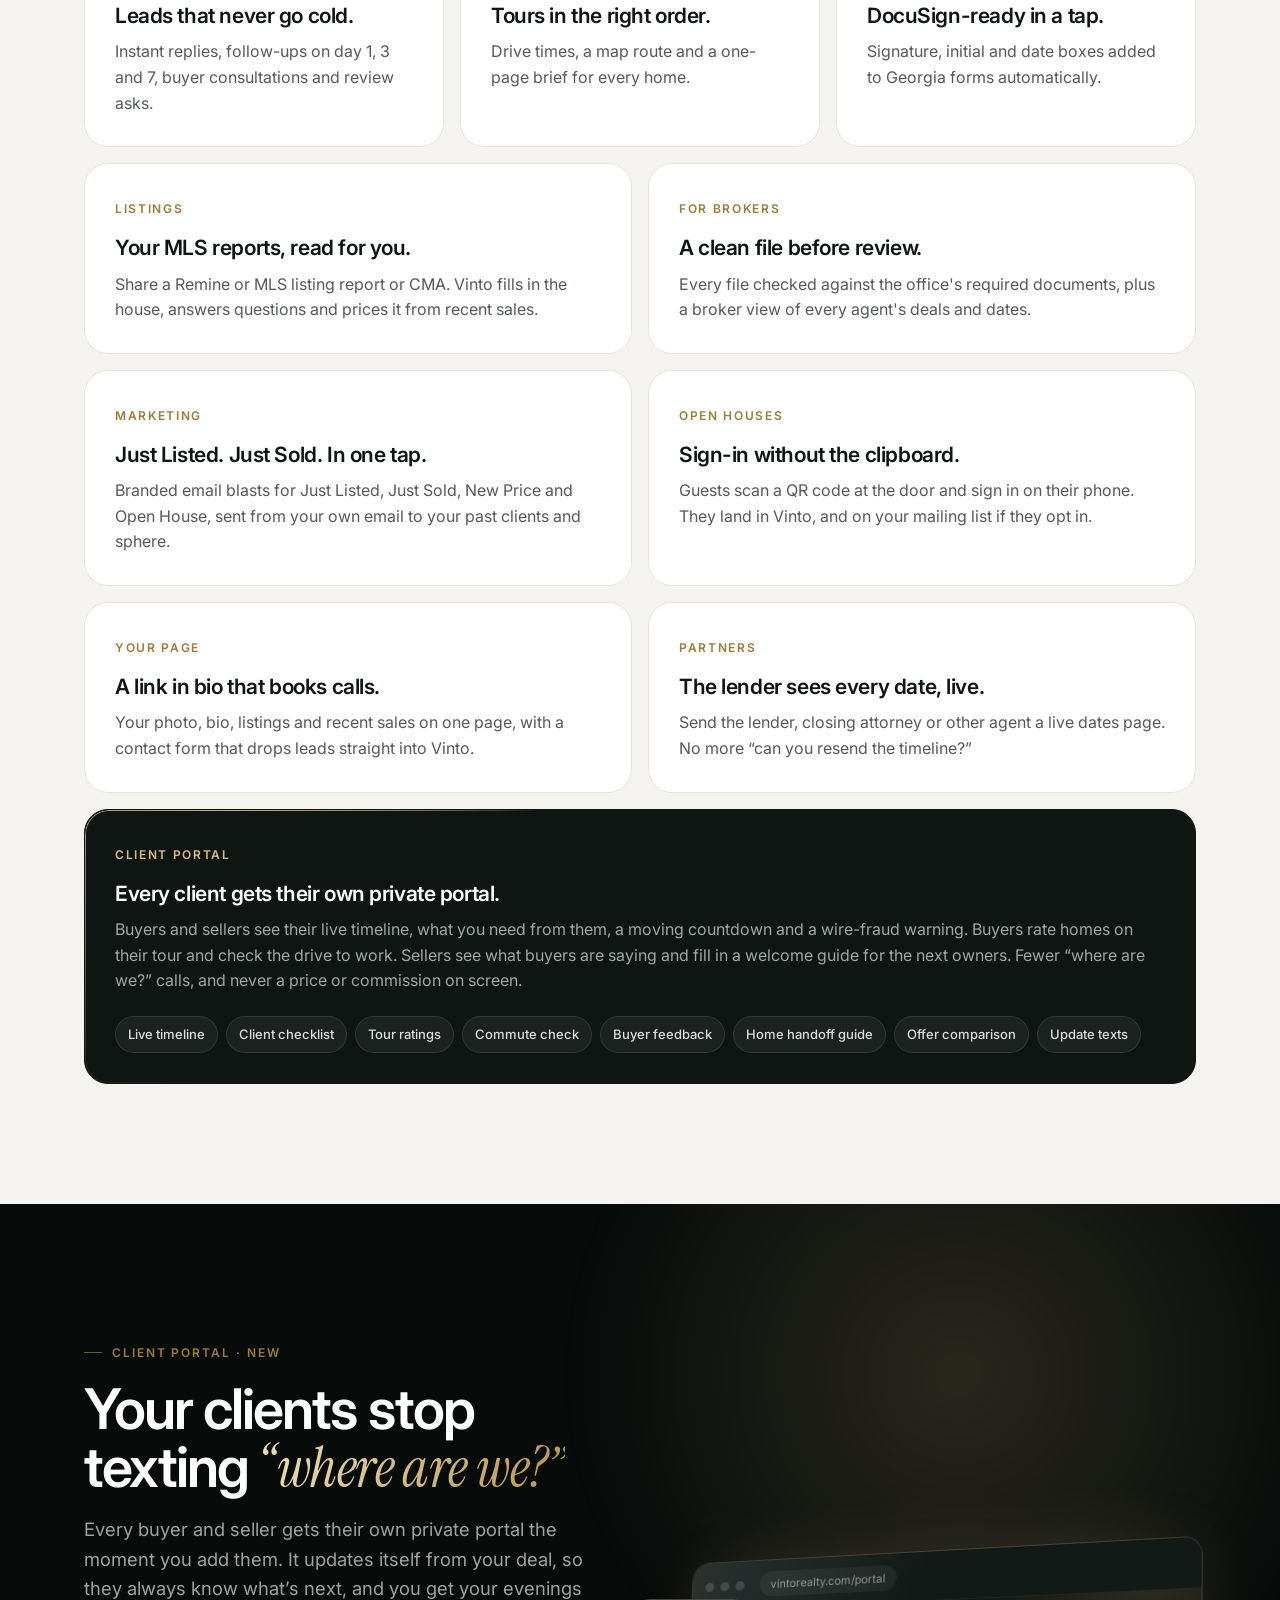
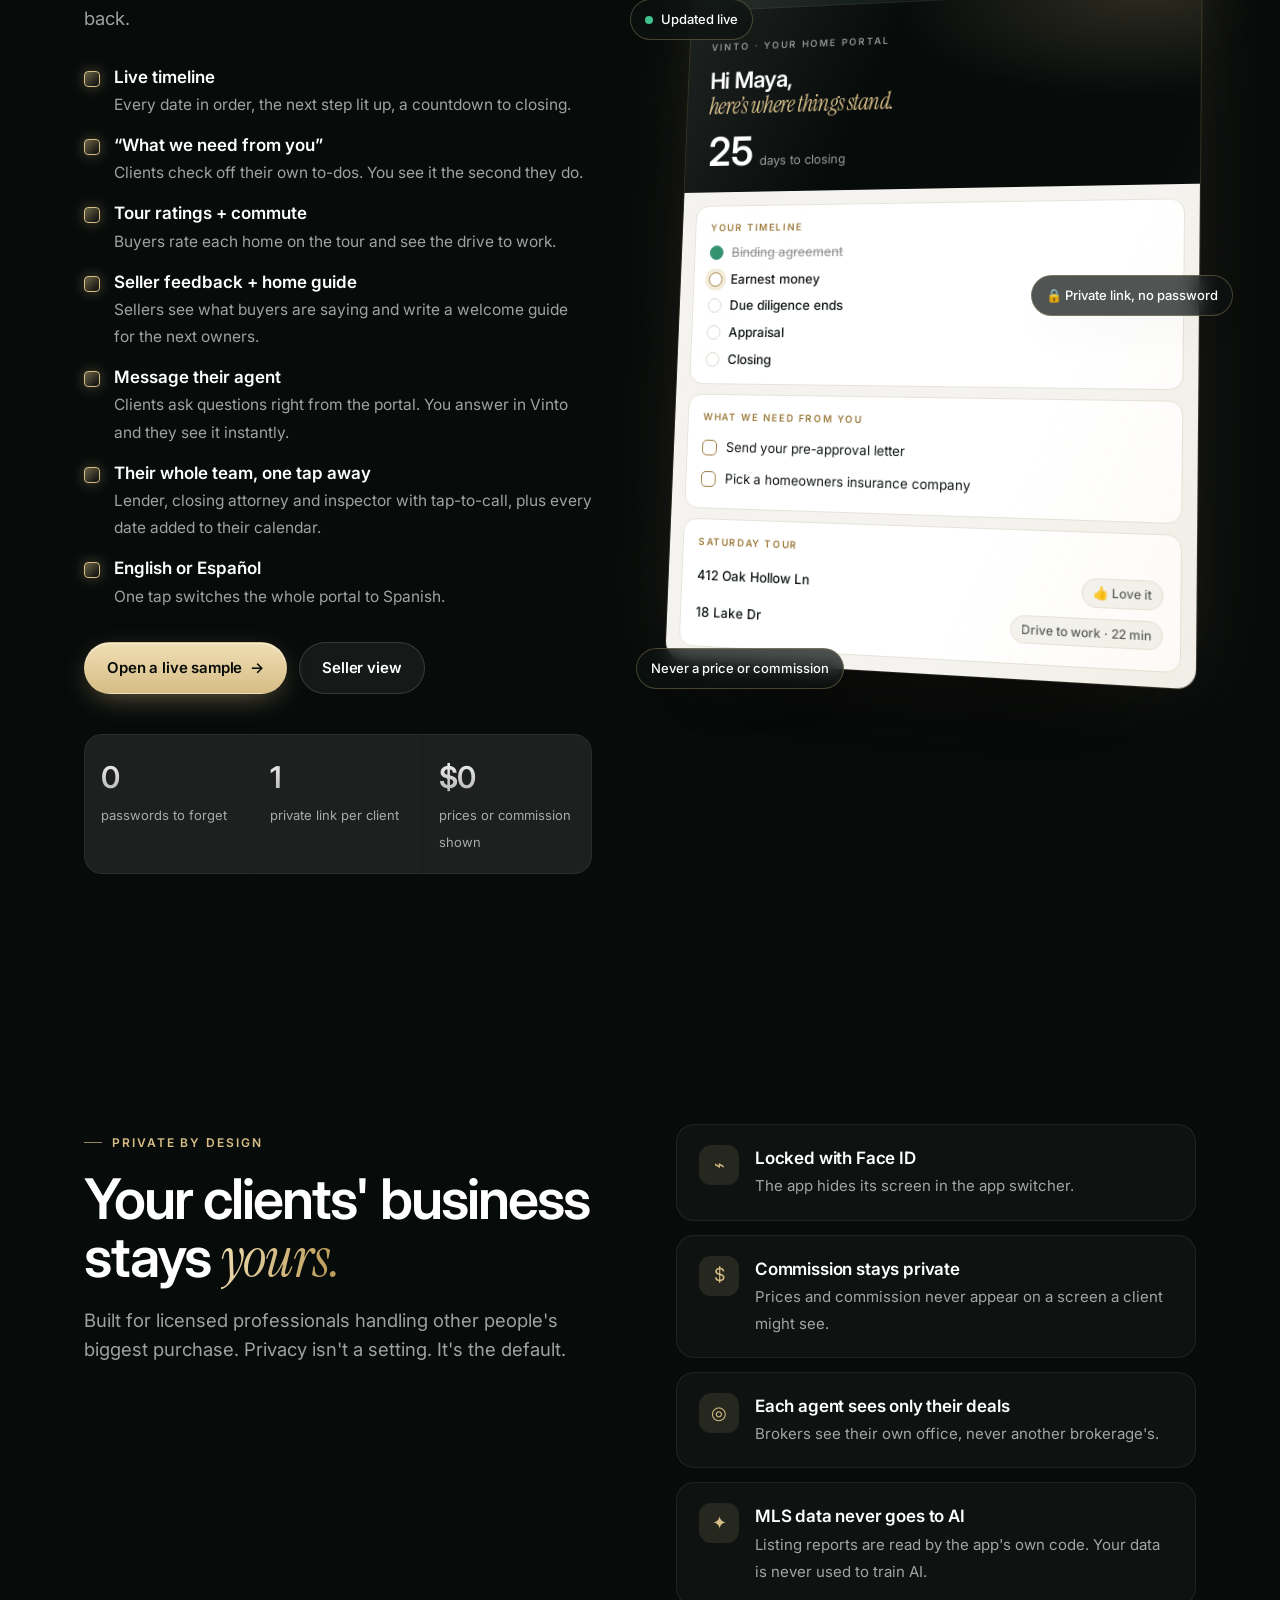
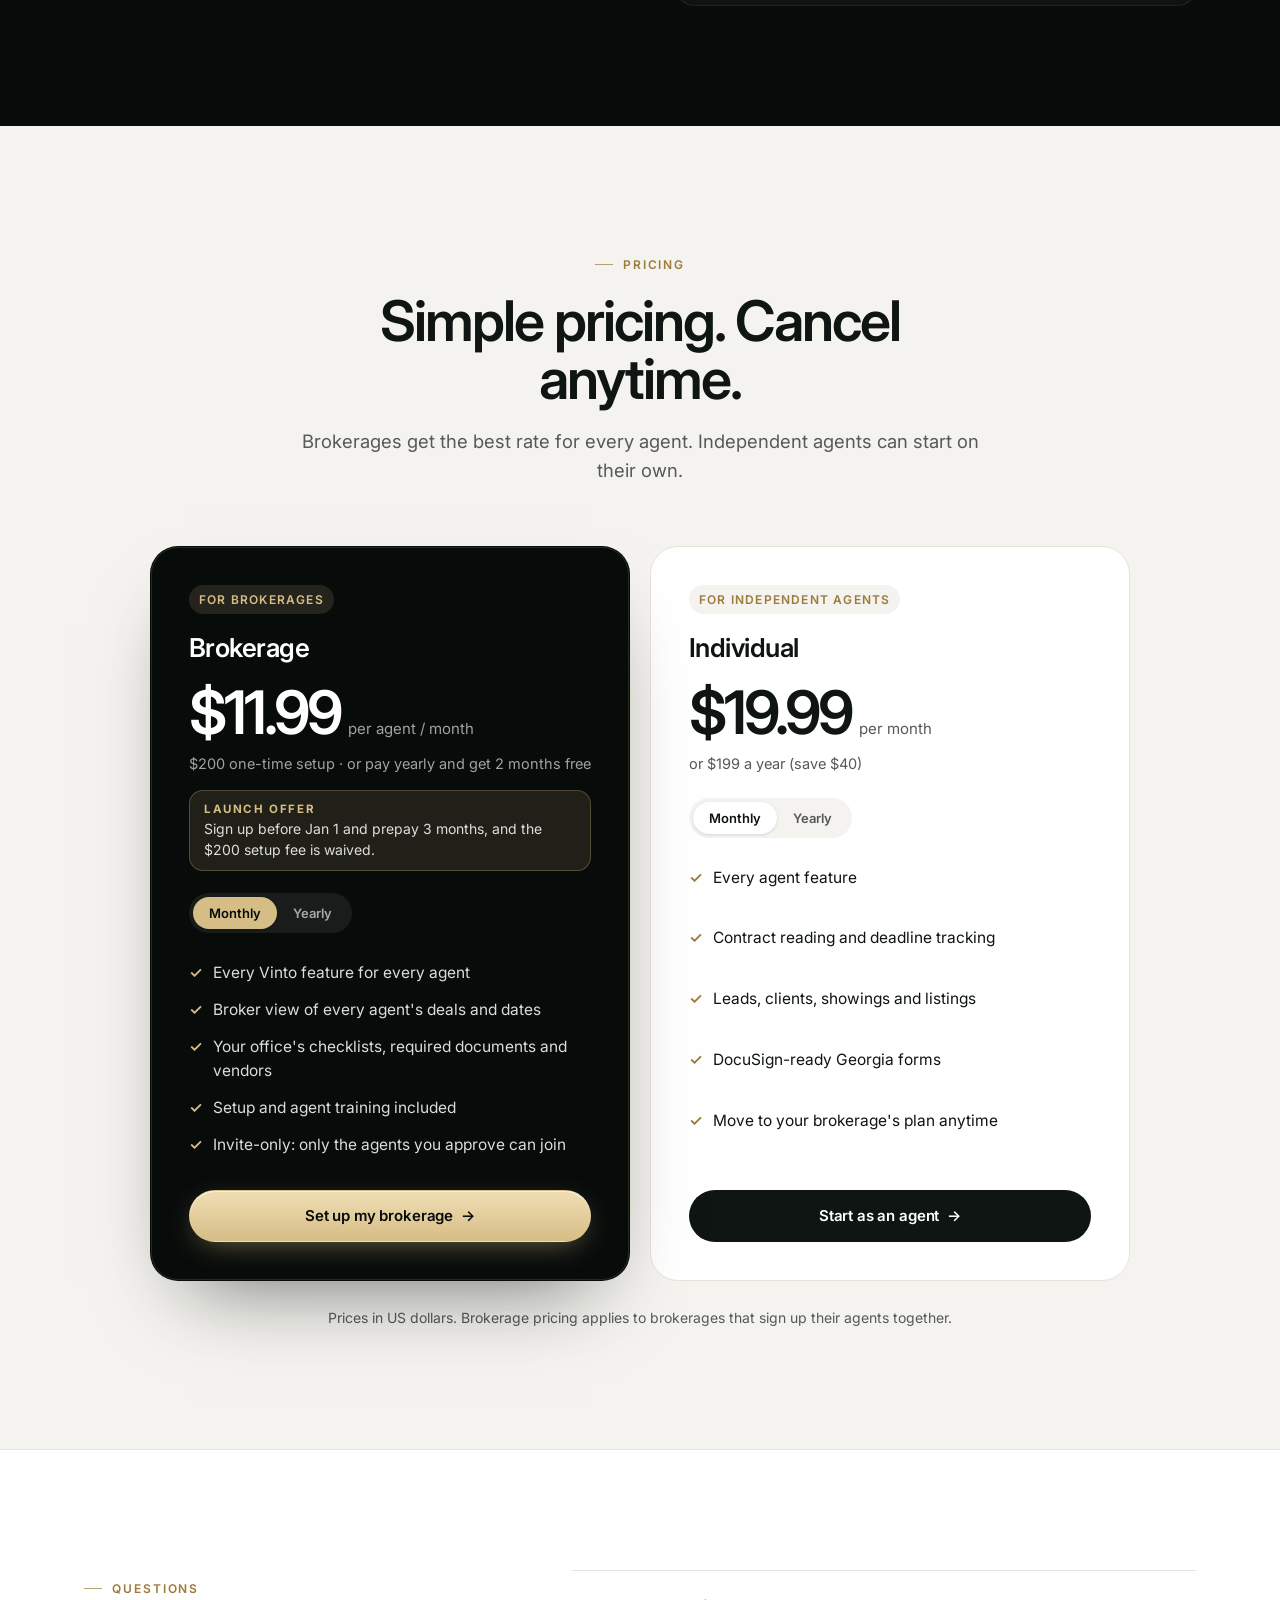
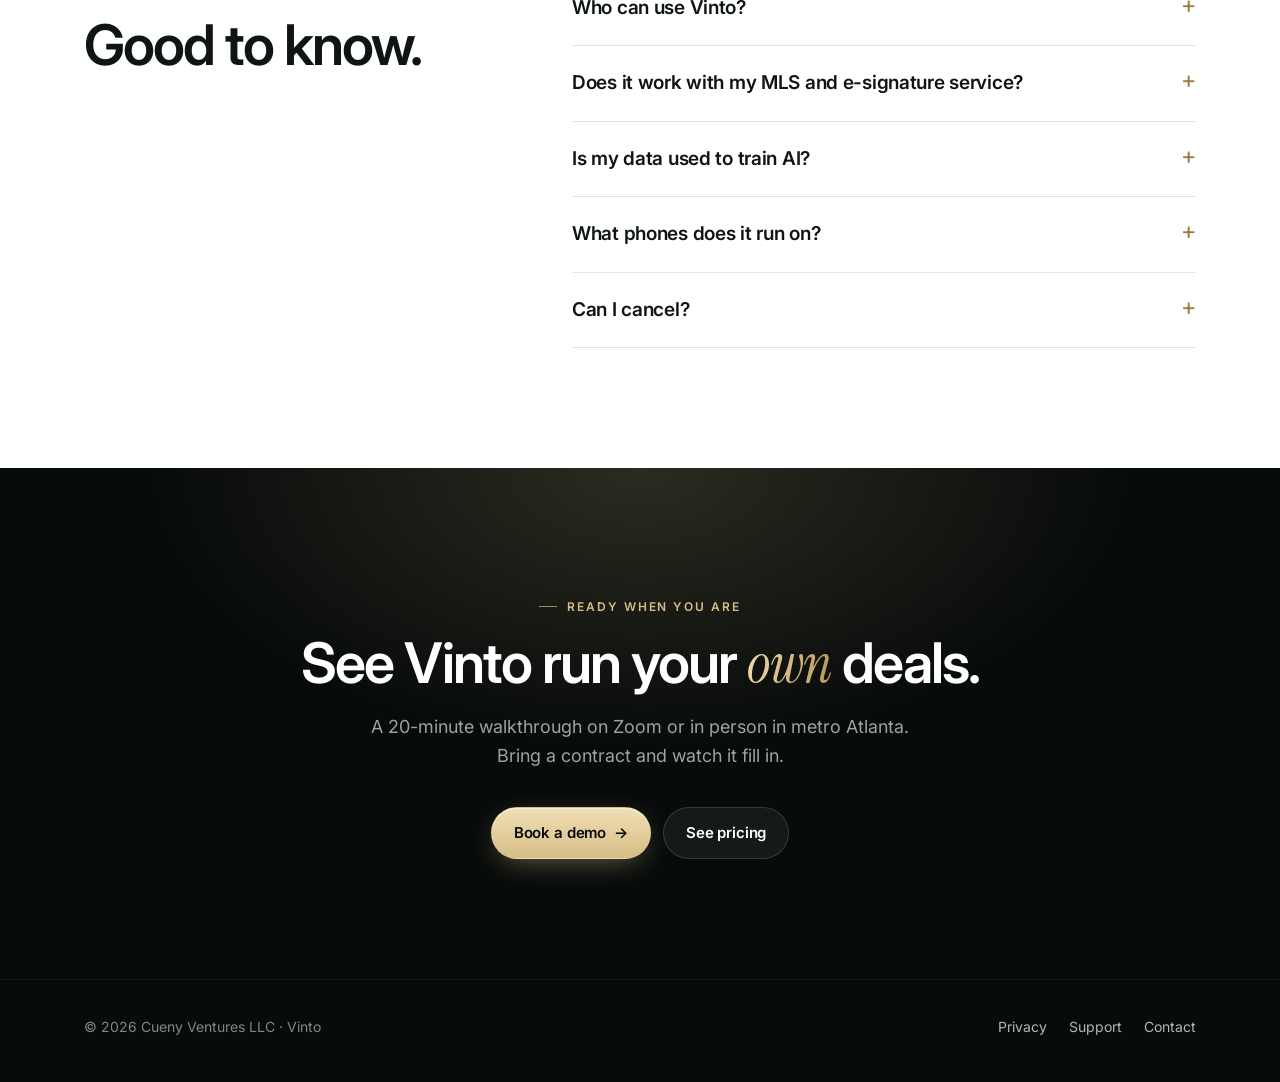
==== commit 550396a9: "Email blasts, open house QR, portal messages/team/Español, partner + agent pages" ====
--- a/index.html
+++ b/index.html
@@ -120,6 +120,10 @@
       <div class="tile t-e"><span class="k">Signatures</span><h3>DocuSign-ready in a tap.</h3><p>Signature, initial and date boxes added to Georgia forms automatically.</p></div>
       <div class="tile t-f"><span class="k">Listings</span><h3>Your MLS reports, read for you.</h3><p>Share a Remine or MLS listing report or CMA. Vinto fills in the house, answers questions and prices it from recent sales.</p></div>
       <div class="tile t-g"><span class="k">For brokers</span><h3>A clean file before review.</h3><p>Every file checked against the office's required documents, plus a broker view of every agent's deals and dates.</p></div>
+      <div class="tile t-f"><span class="k">Marketing</span><h3>Just Listed. Just Sold. In one tap.</h3><p>Branded email blasts for Just Listed, Just Sold, New Price and Open House, sent from your own email to your past clients and sphere.</p></div>
+      <div class="tile t-g"><span class="k">Open houses</span><h3>Sign-in without the clipboard.</h3><p>Guests scan a QR code at the door and sign in on their phone. They land in Vinto, and on your mailing list if they opt in.</p></div>
+      <div class="tile t-f"><span class="k">Your page</span><h3>A link in bio that books calls.</h3><p>Your photo, bio, listings and recent sales on one page, with a contact form that drops leads straight into Vinto.</p></div>
+      <div class="tile t-g"><span class="k">Partners</span><h3>The lender sees every date, live.</h3><p>Send the lender, closing attorney or other agent a live dates page. No more “can you resend the timeline?”</p></div>
       <div class="tile t-h ink">
         <span class="k">Client portal</span>
         <h3>Every client gets their own private portal.</h3>
@@ -142,6 +146,9 @@
         <li><b>“What we need from you”</b><span>Clients check off their own to-dos. You see it the second they do.</span></li>
         <li><b>Tour ratings + commute</b><span>Buyers rate each home on the tour and see the drive to work.</span></li>
         <li><b>Seller feedback + home guide</b><span>Sellers see what buyers are saying and write a welcome guide for the next owners.</span></li>
+        <li><b>Message their agent</b><span>Clients ask questions right from the portal. You answer in Vinto and they see it instantly.</span></li>
+        <li><b>Their whole team, one tap away</b><span>Lender, closing attorney and inspector with tap-to-call, plus every date added to their calendar.</span></li>
+        <li><b>English or Español</b><span>One tap switches the whole portal to Spanish.</span></li>
       </ul>
       <div class="actions">
         <a class="btn btn-gold" href="portal.html#demo=buyer" target="_blank" rel="noopener">Open a live sample <span class="arrow">→</span></a>
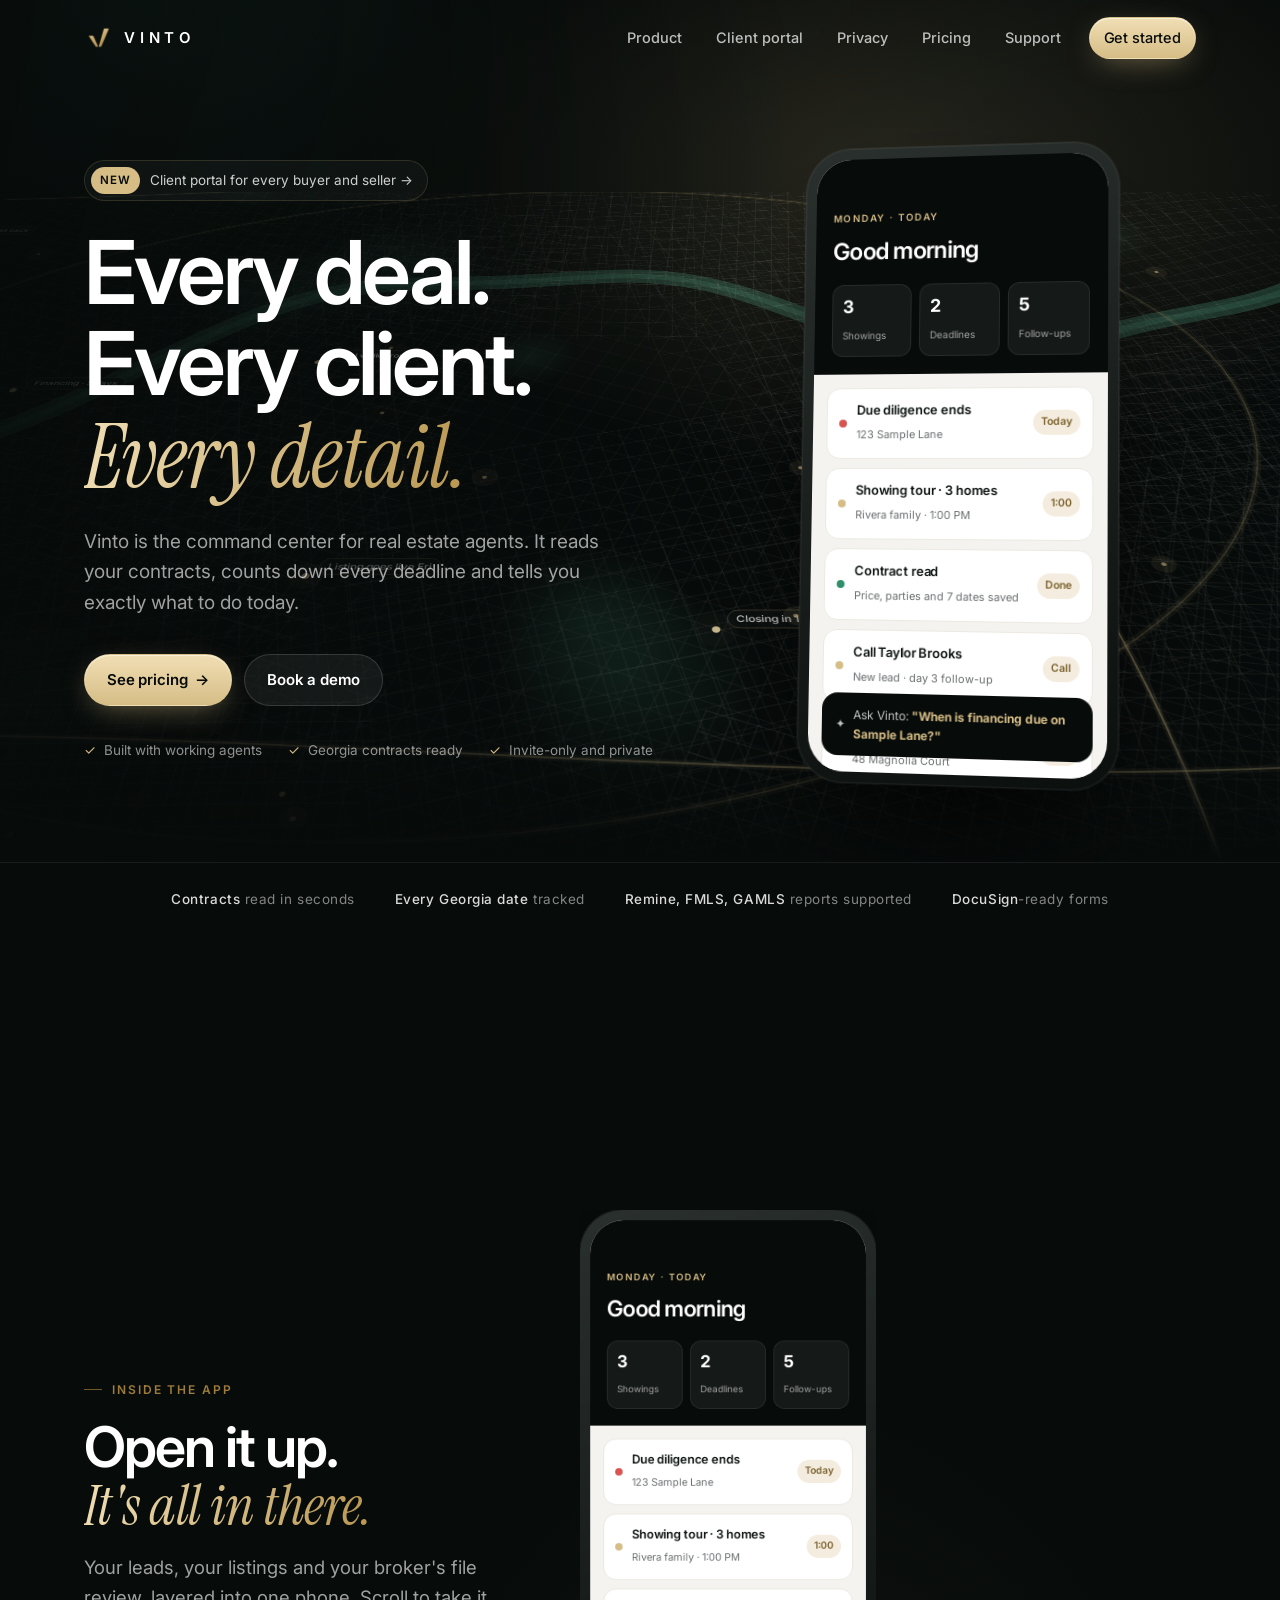
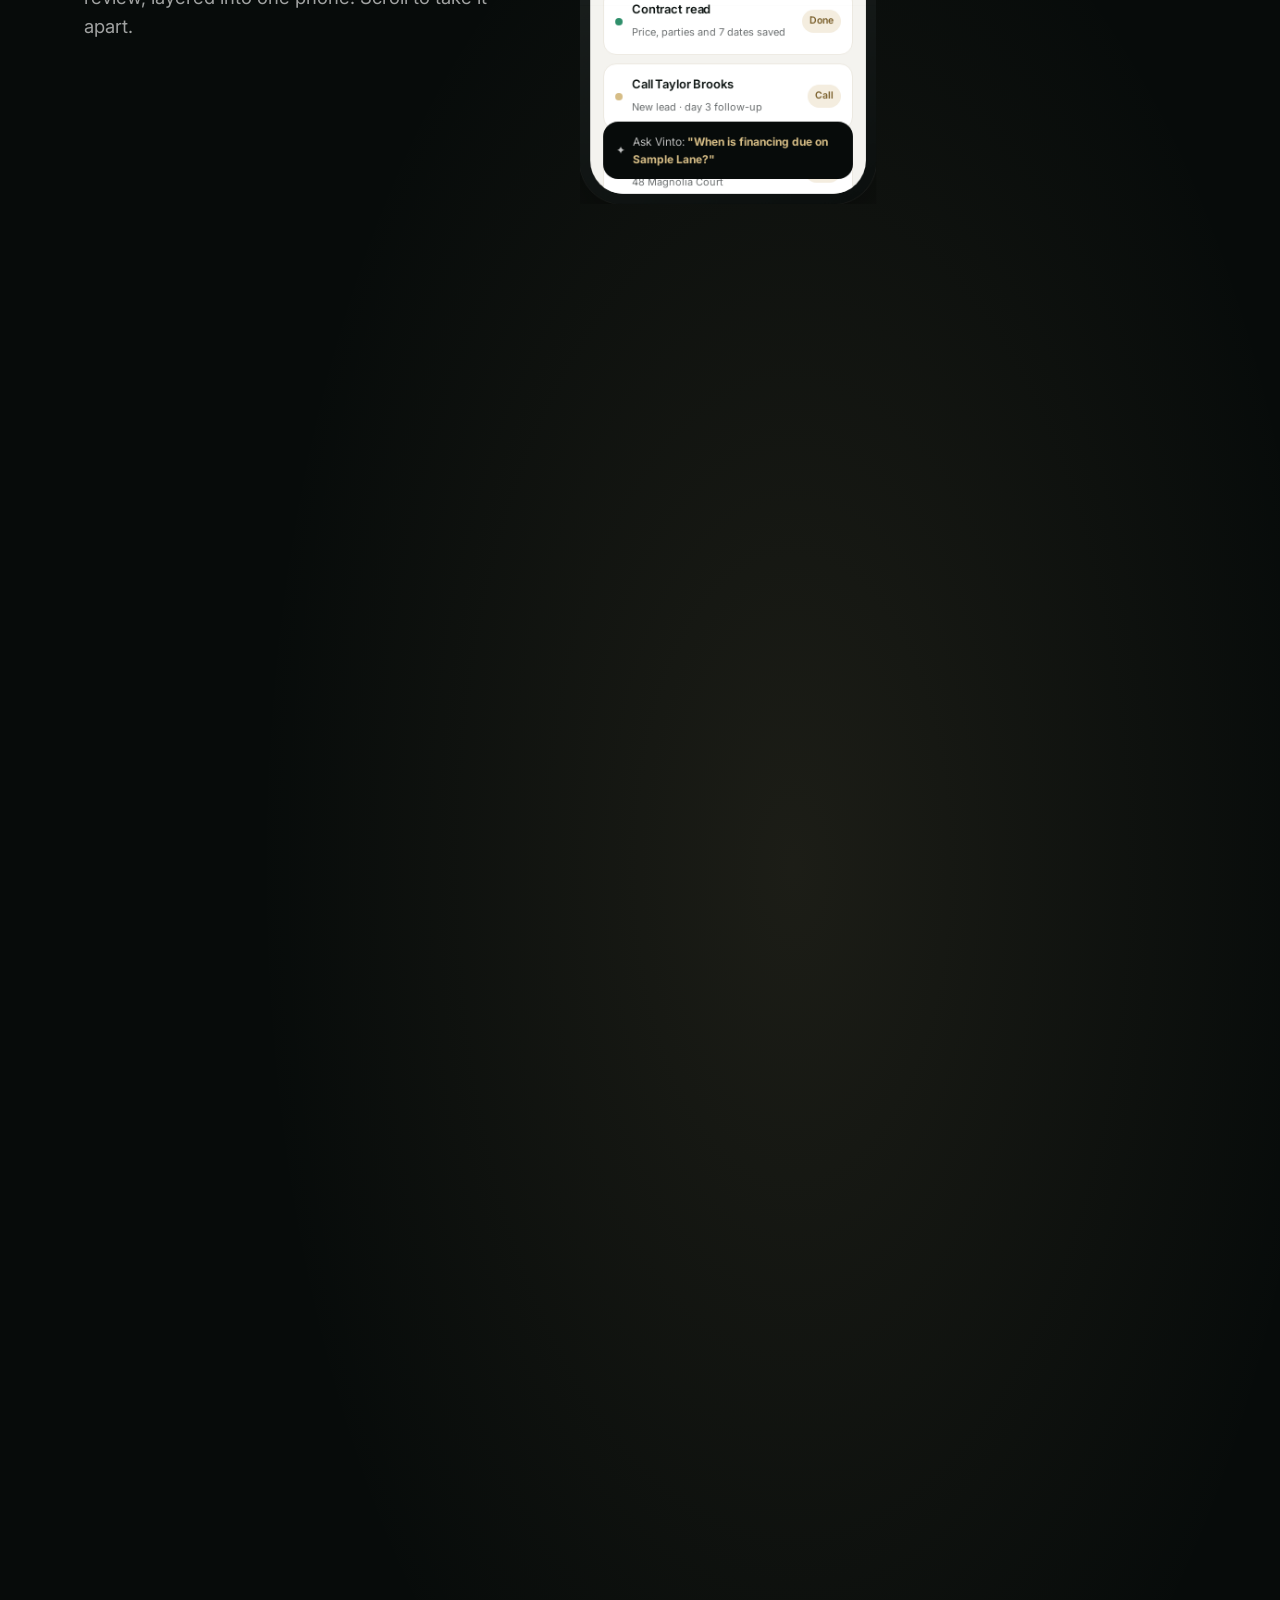
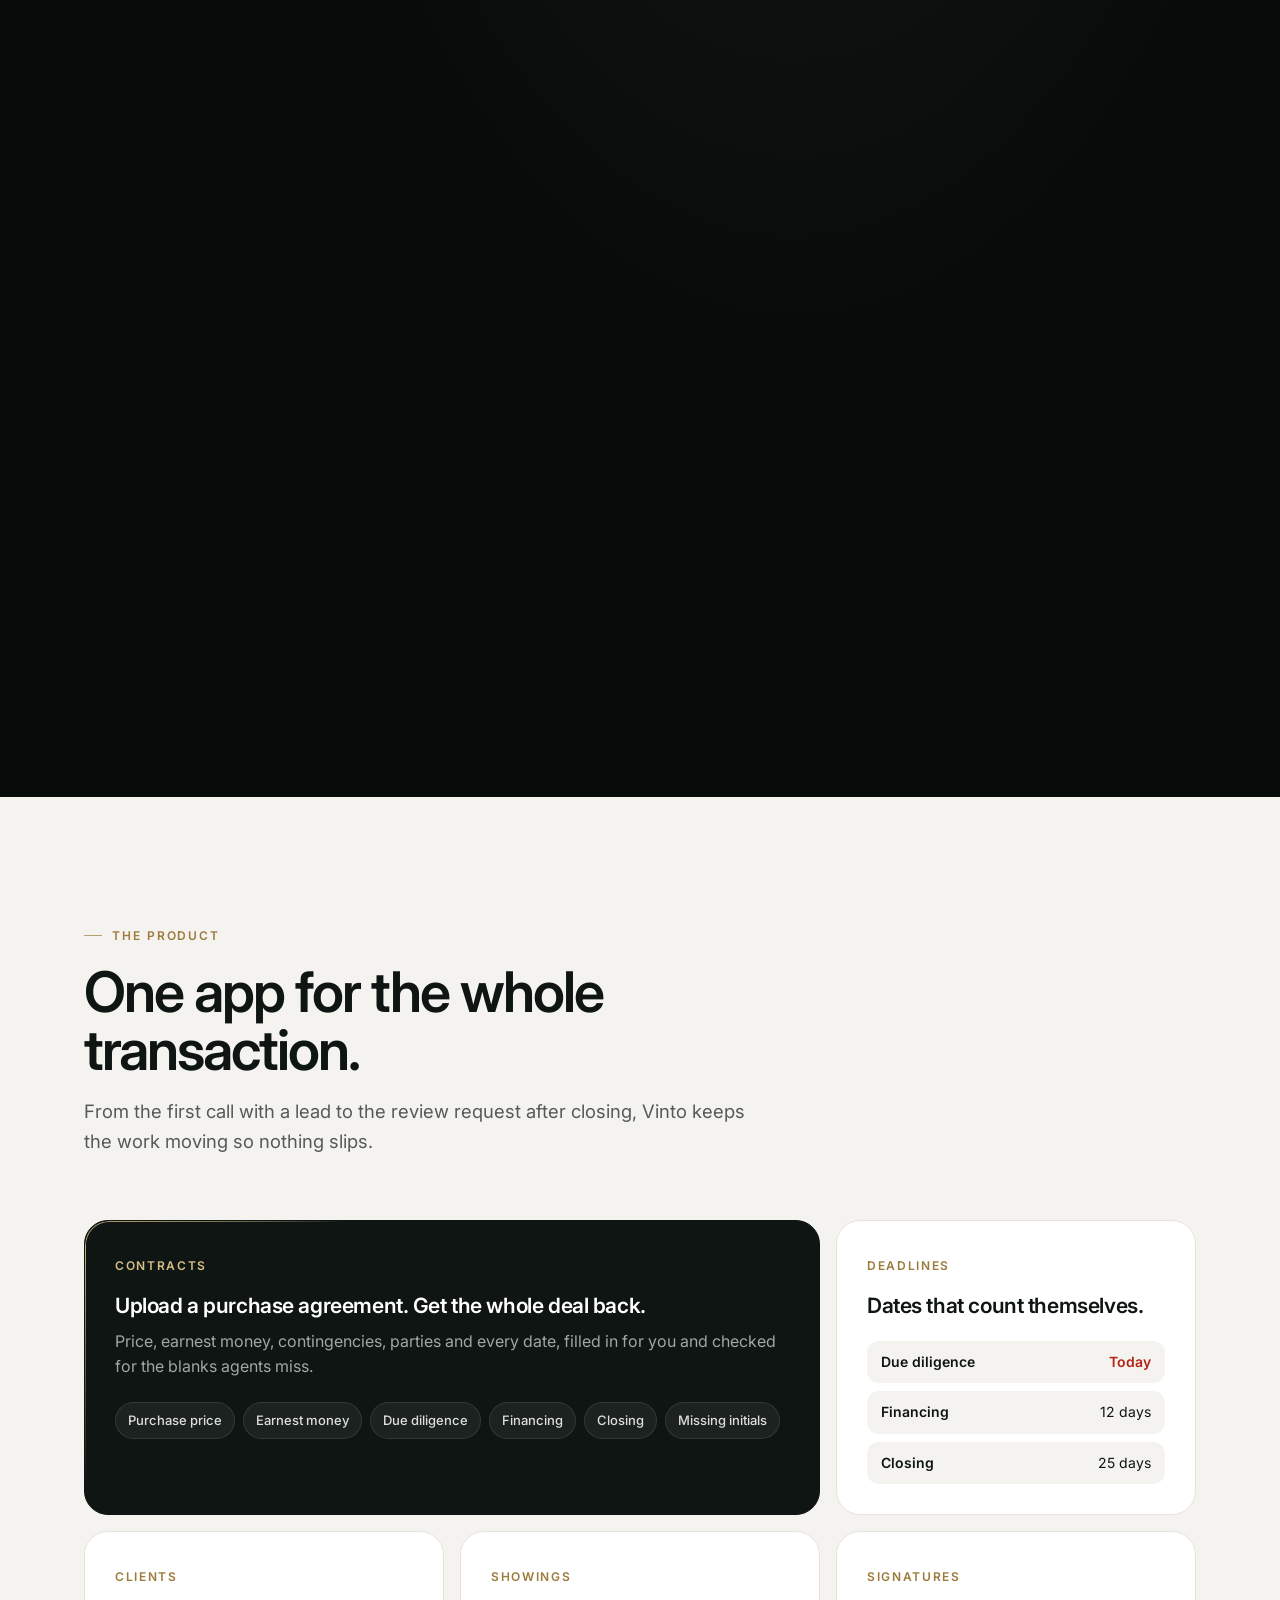
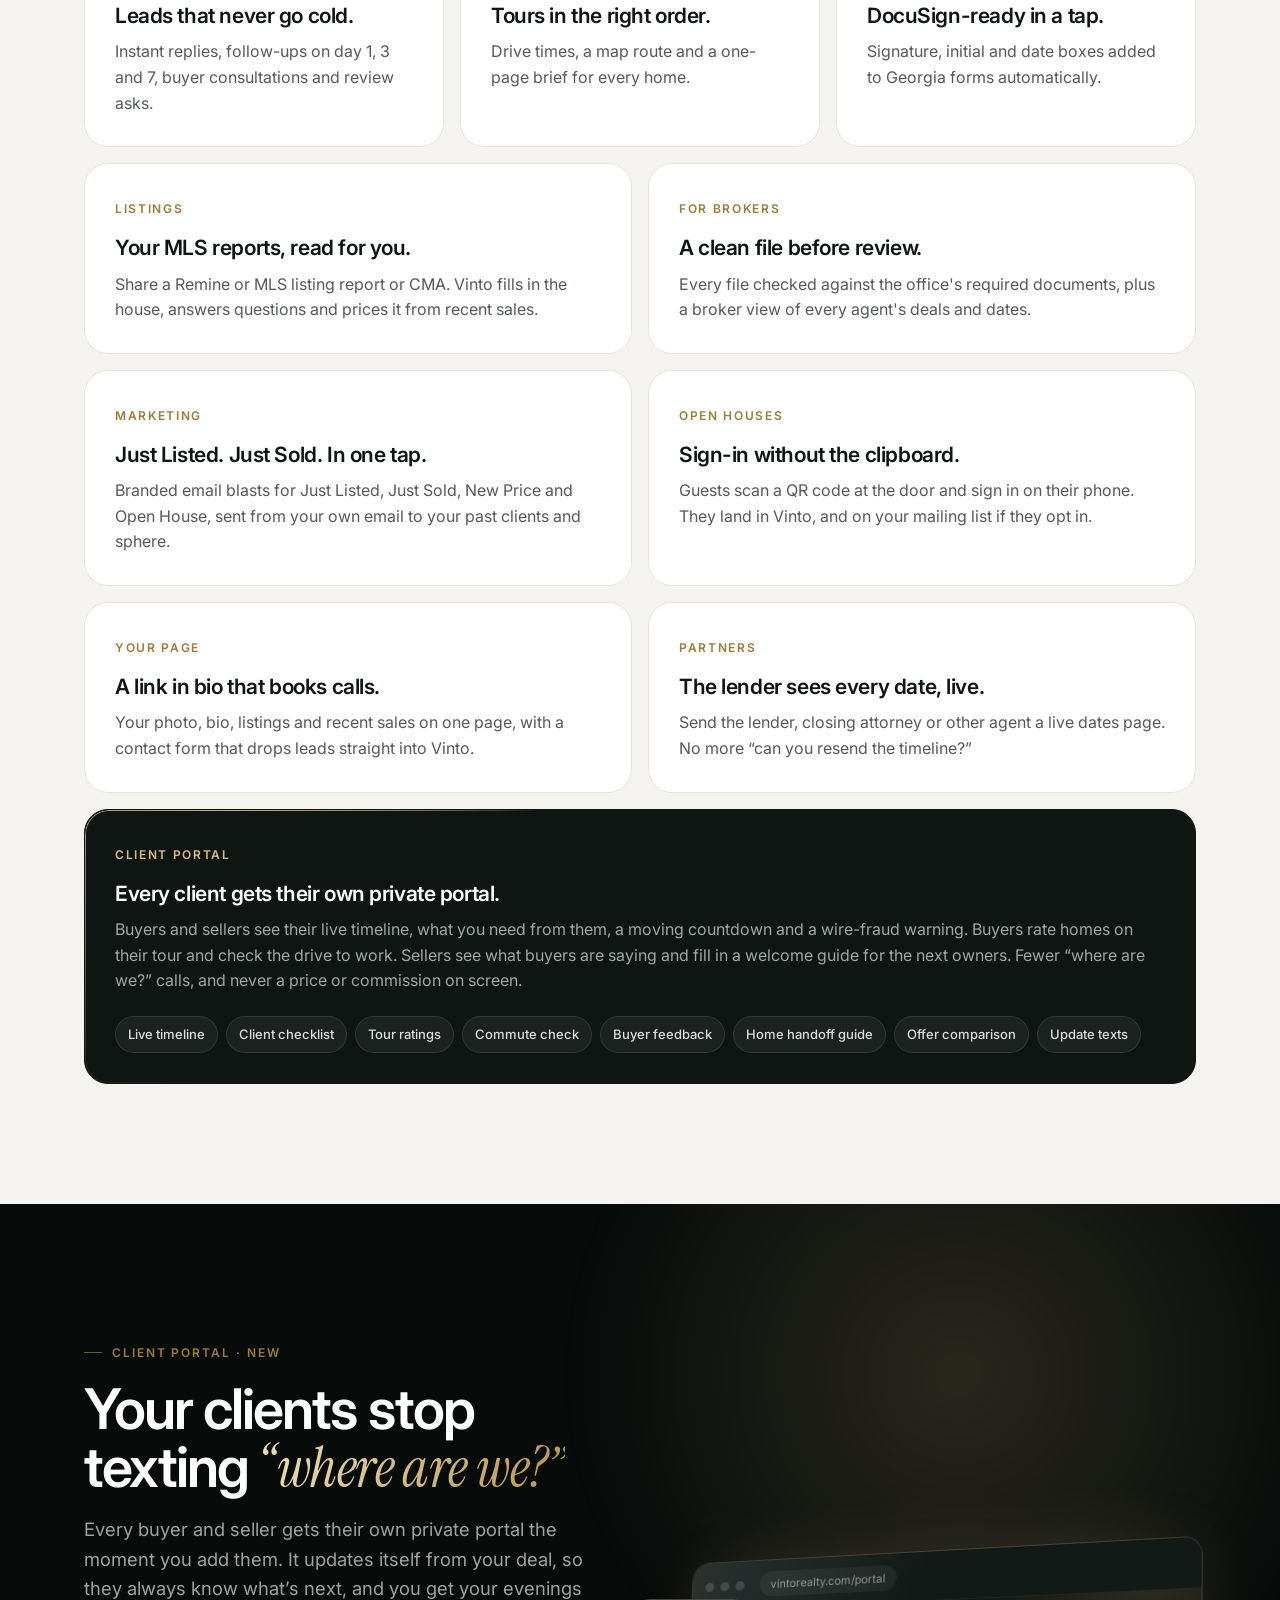
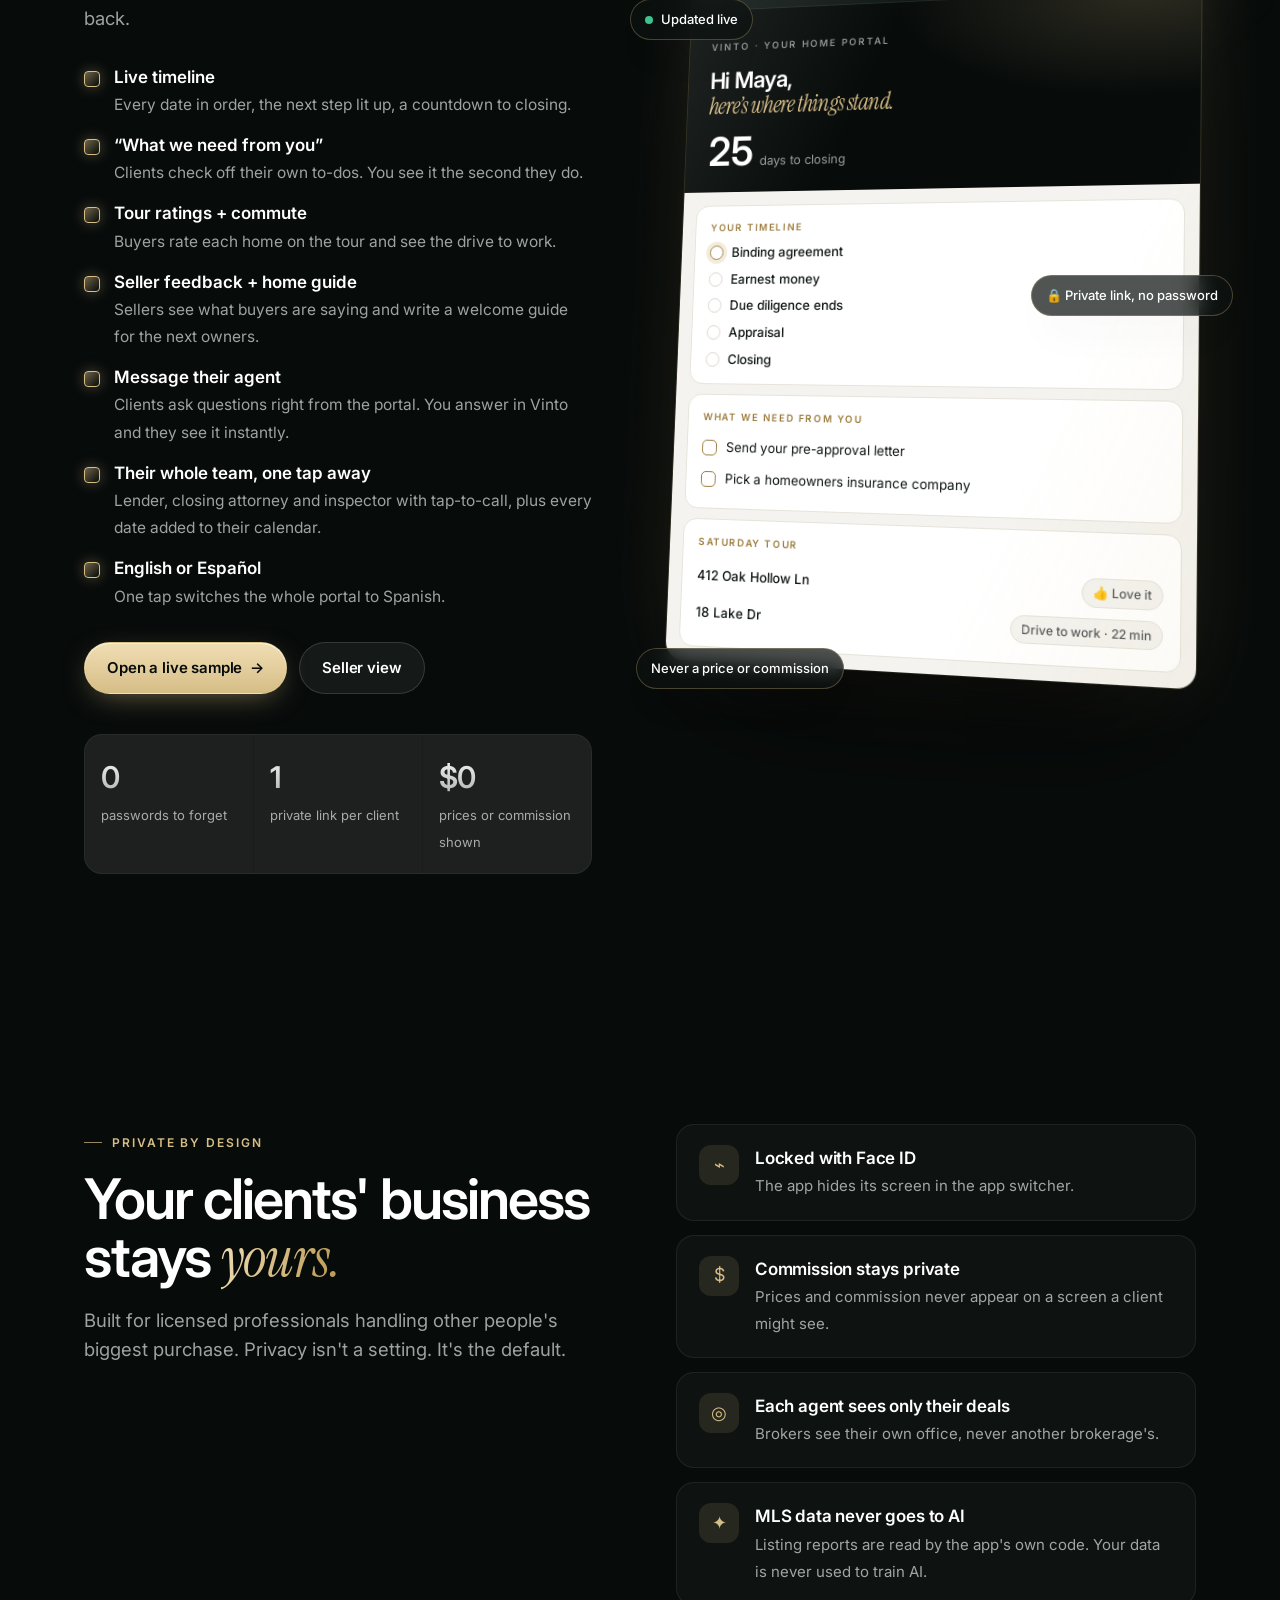
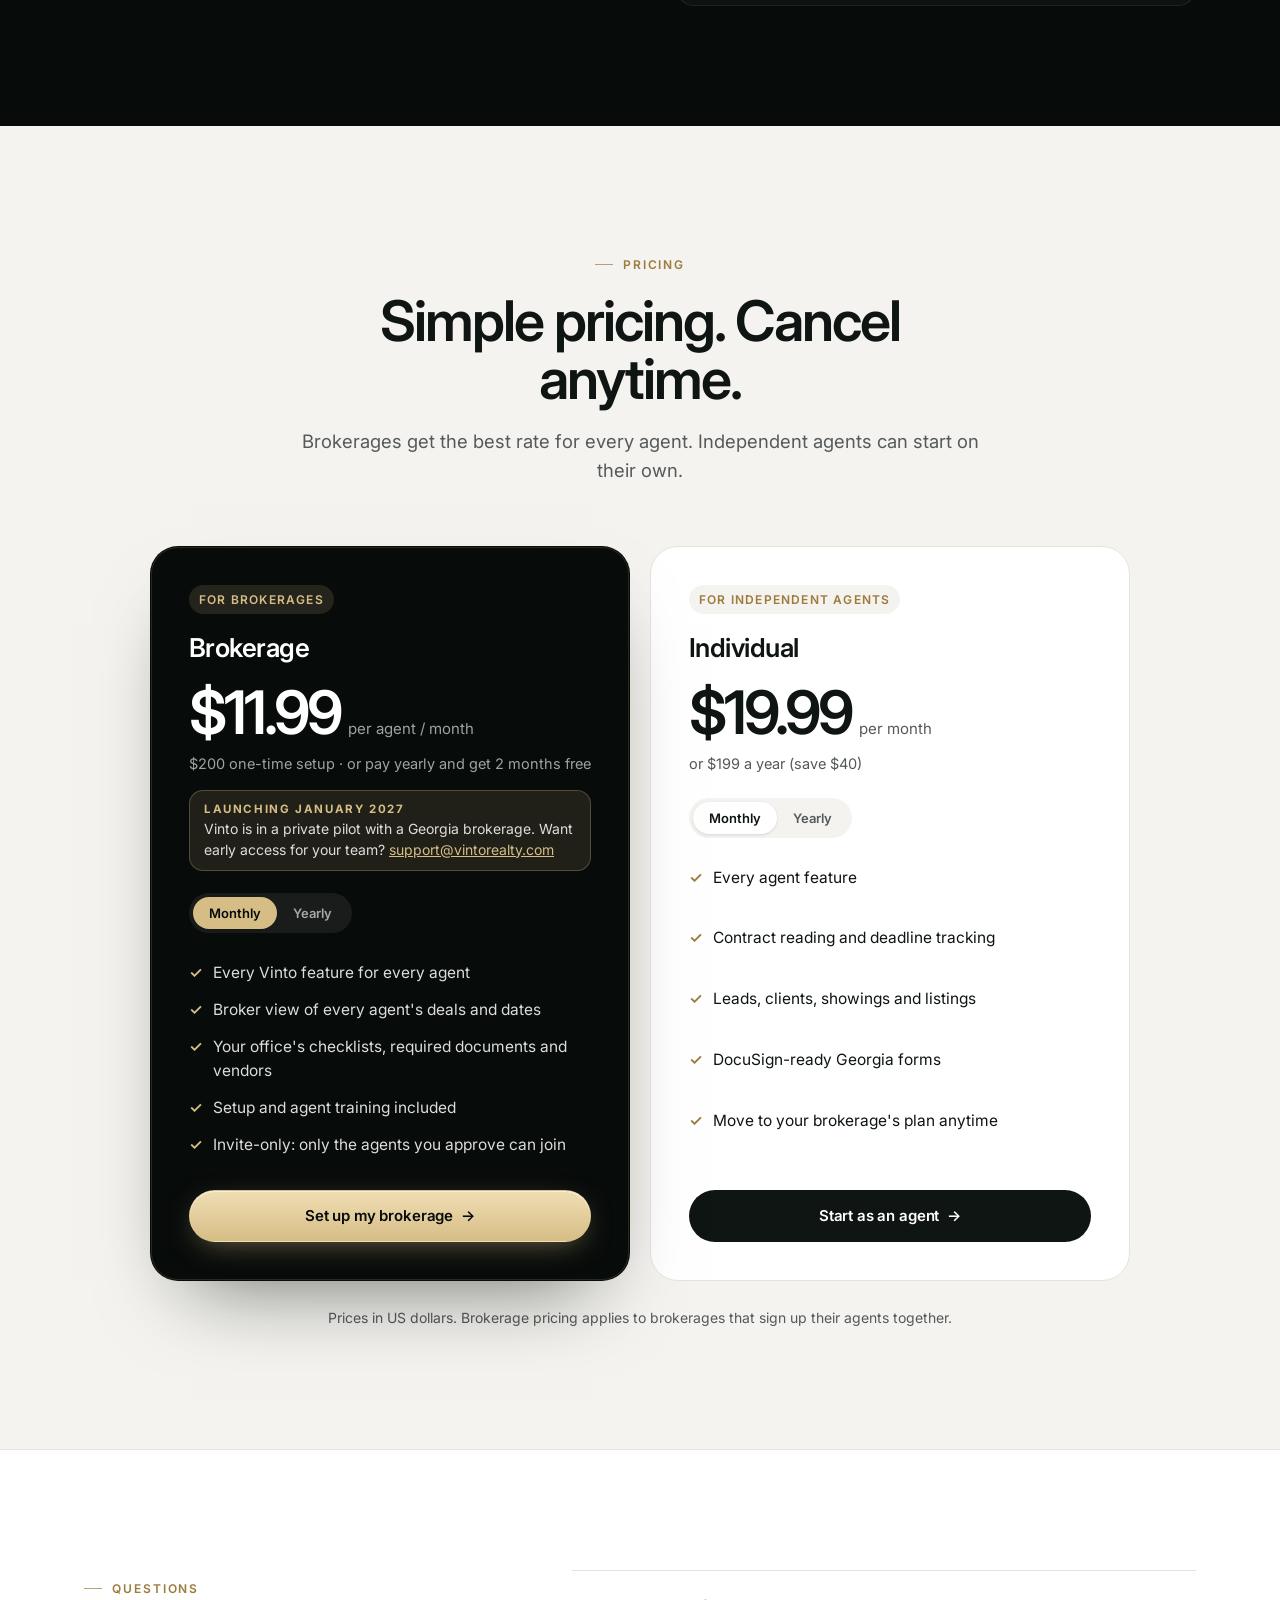
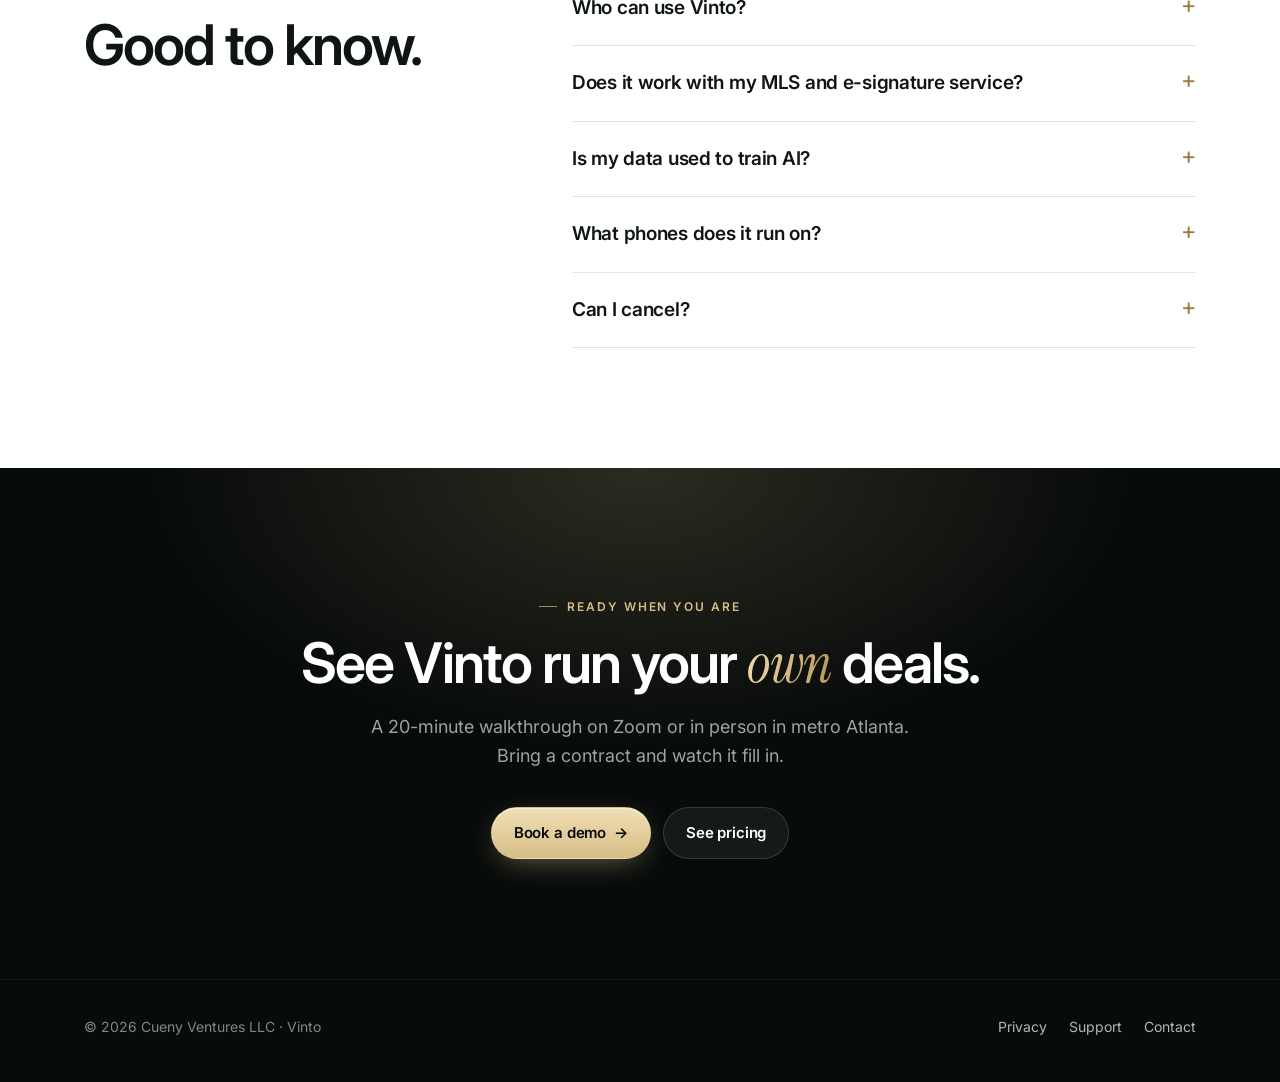
==== commit affb3380: "Pricing: Launching January 2027 until Jan 19, then Feb 19 offer; privacy: usage information" ====
--- a/index.html
+++ b/index.html
@@ -225,7 +225,8 @@
         <h3>Brokerage</h3>
         <div class="price"><span class="amount" data-price="brokerage">$11.99</span><span class="per">per agent / month</span></div>
         <p class="alt" data-alt="brokerage">$200 one-time setup · or pay yearly and get 2 months free</p>
-        <p class="offer" data-offer-until="2027-01-01"><b>Launch offer</b> Sign up before Jan 1 and prepay 3 months, and the $200 setup fee is waived.</p>
+        <p class="offer" data-offer-until="2027-01-19"><b>Launching January 2027</b> Vinto is in a private pilot with a Georgia brokerage. Want early access for your team? <a href="mailto:support@vintorealty.com?subject=Vinto%20early%20access" style="color:var(--champagne)">support@vintorealty.com</a></p>
+        <p class="offer" data-offer-from="2027-01-19" data-offer-until="2027-02-20"><b>Launch offer</b> Sign up by Feb 19 and prepay 3 months, and the $200 setup fee is waived.</p>
         <div class="toggle" role="group" aria-label="Billing period" data-for="brokerage"><button aria-pressed="true" data-period="month">Monthly</button><button aria-pressed="false" data-period="year">Yearly</button></div>
         <ul>
           <li>Every Vinto feature for every agent</li>
@@ -307,7 +308,7 @@
 };
 const SUBJECT = { brokerage: "Vinto for my brokerage", individual: "Vinto for me", demo: "Vinto demo" };
 const BODY = {
-  brokerage: "Hi Hudson,\n\nI'd like to set up Vinto for our brokerage.\n\nBrokerage name:\nNumber of agents:\nBest phone:\nBilling: monthly / yearly\nLaunch offer (prepay 3 months, setup fee waived, before Jan 1): yes / no\n",
+  brokerage: "Hi Hudson,\n\nI'd like to set up Vinto for our brokerage.\n\nBrokerage name:\nNumber of agents:\nBest phone:\nBilling: monthly / yearly\nLaunch offer (prepay 3 months, setup fee waived, by Feb 19): yes / no\n",
   individual: "Hi Hudson,\n\nI'd like to start Vinto as an individual agent.\n\nName:\nBrokerage:\nBilling: monthly / yearly\n",
   demo: "Hi Hudson,\n\nI'd like a Vinto demo.\n\nName:\nBrokerage:\nBest times:\n",
 };
@@ -327,7 +328,7 @@
     document.querySelector('[data-alt="' + plan + '"]').textContent = alt;
   }
 }
-document.querySelectorAll('[data-offer-until]').forEach(el => { if (new Date() >= new Date(el.dataset.offerUntil + 'T00:00:00-05:00')) el.remove(); });
+document.querySelectorAll('[data-offer-until]').forEach(el => { const now = new Date(); if (now >= new Date(el.dataset.offerUntil + 'T00:00:00-05:00') || (el.dataset.offerFrom && now < new Date(el.dataset.offerFrom + 'T00:00:00-05:00'))) el.remove(); });
 document.querySelectorAll(".toggle").forEach(t => t.addEventListener("click", e => {
   const b = e.target.closest("button"); if (!b) return;
   period[t.dataset.for] = b.dataset.period;
--- a/styles.css
+++ b/styles.css
@@ -43,6 +43,7 @@
 .nav a { color: rgba(255,255,255,.72); text-decoration: none; font-size: 14.5px; font-weight: 500; padding: 8px 14px; border-radius: 999px; }
 .nav a:hover { color: #fff; background: rgba(255,255,255,.06); }
 .nav .btn { margin-left: 8px; }
+.nav a.btn-gold, .nav a.btn-gold:hover { color: var(--obsidian); background: linear-gradient(180deg, var(--champagne-2), var(--champagne)); }
 .page .top { position: sticky; top: 0; background: rgba(7,11,10,.92); backdrop-filter: blur(12px); -webkit-backdrop-filter: blur(12px); border-bottom: 1px solid var(--edge-soft); }
 
 /* Buttons */
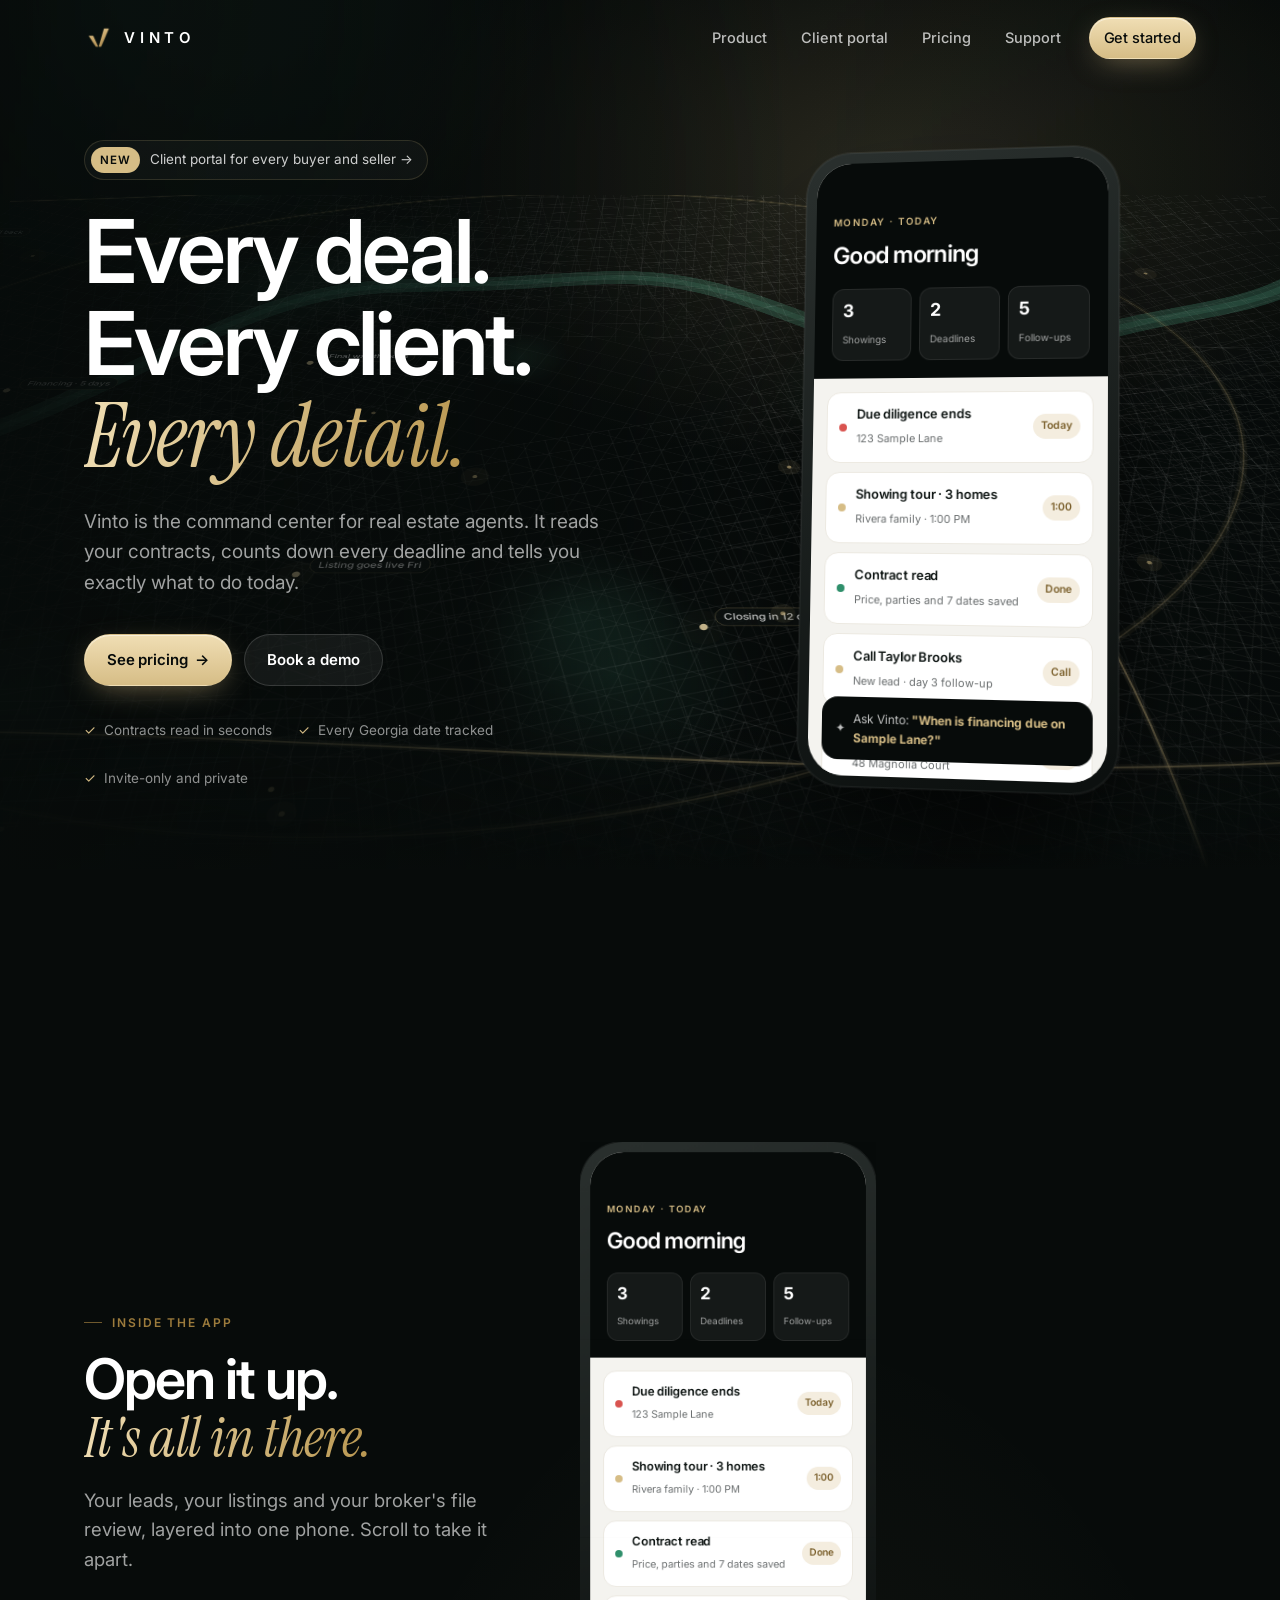
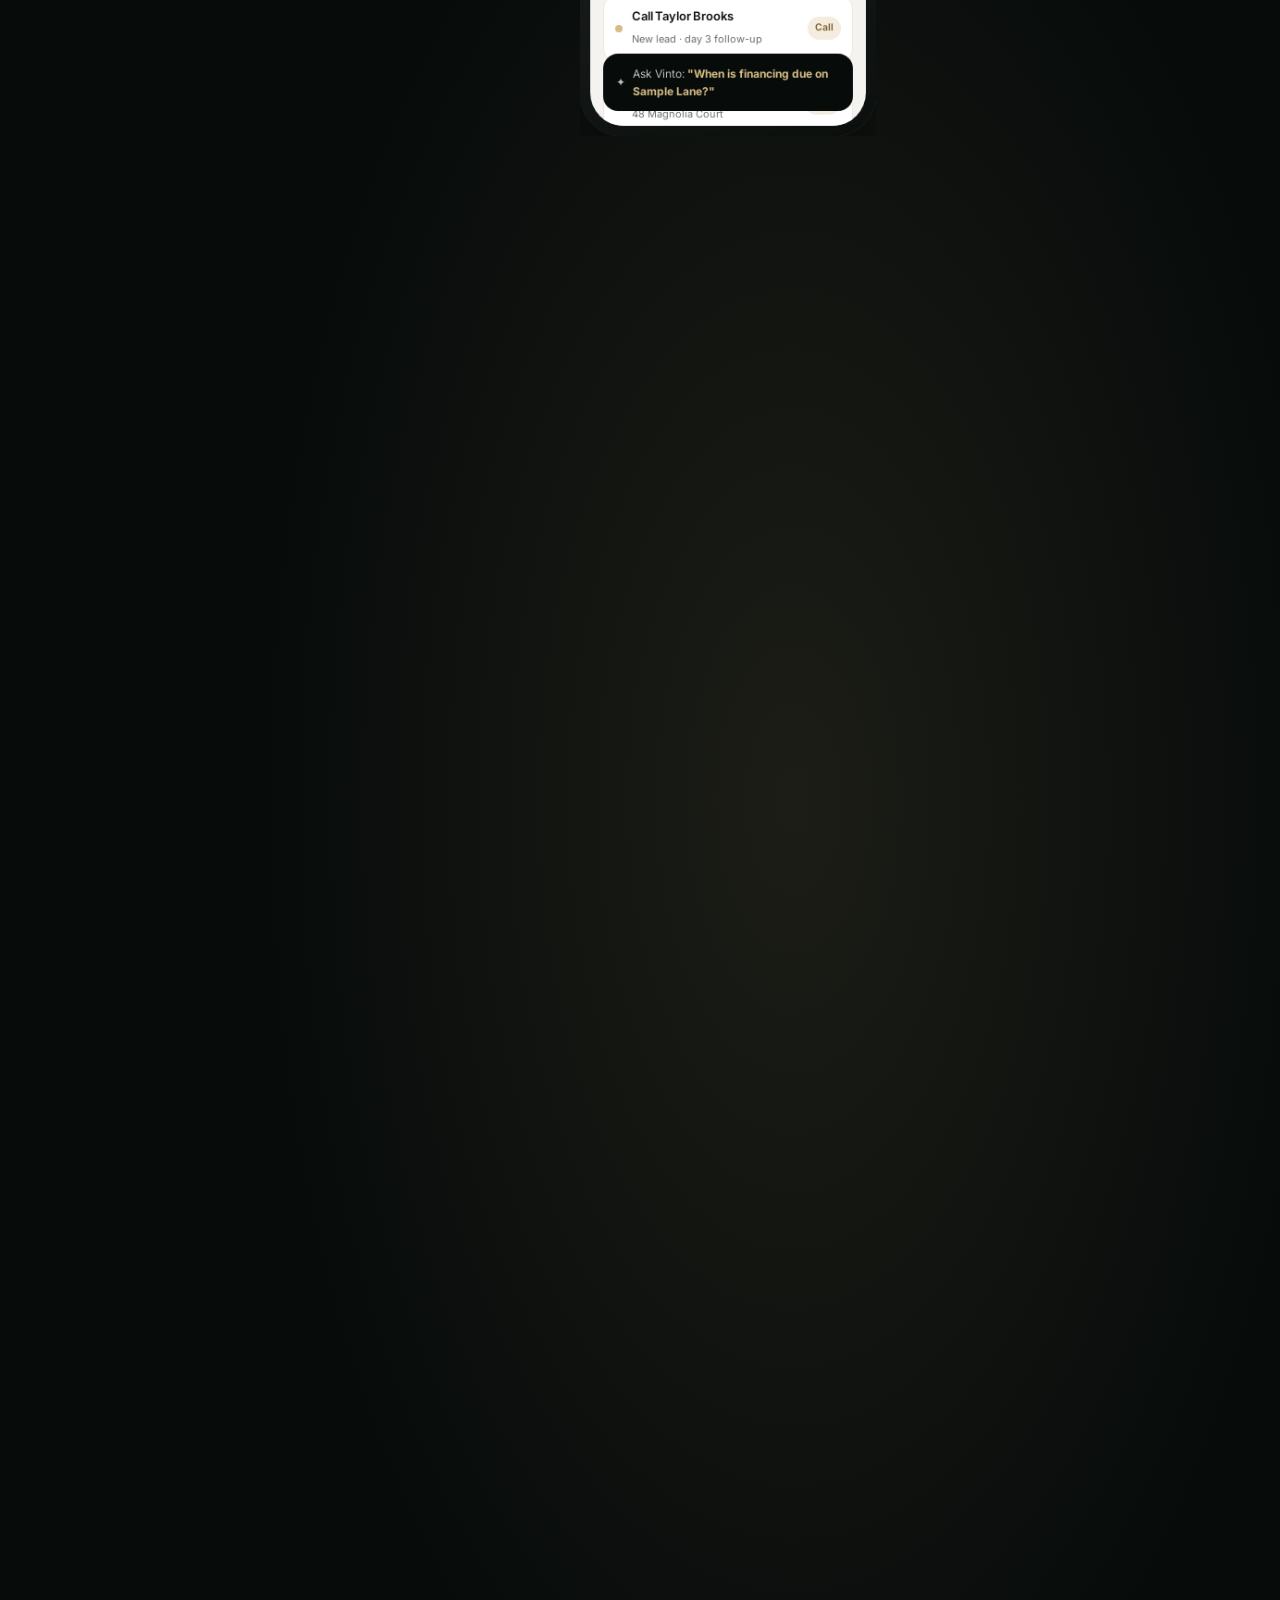
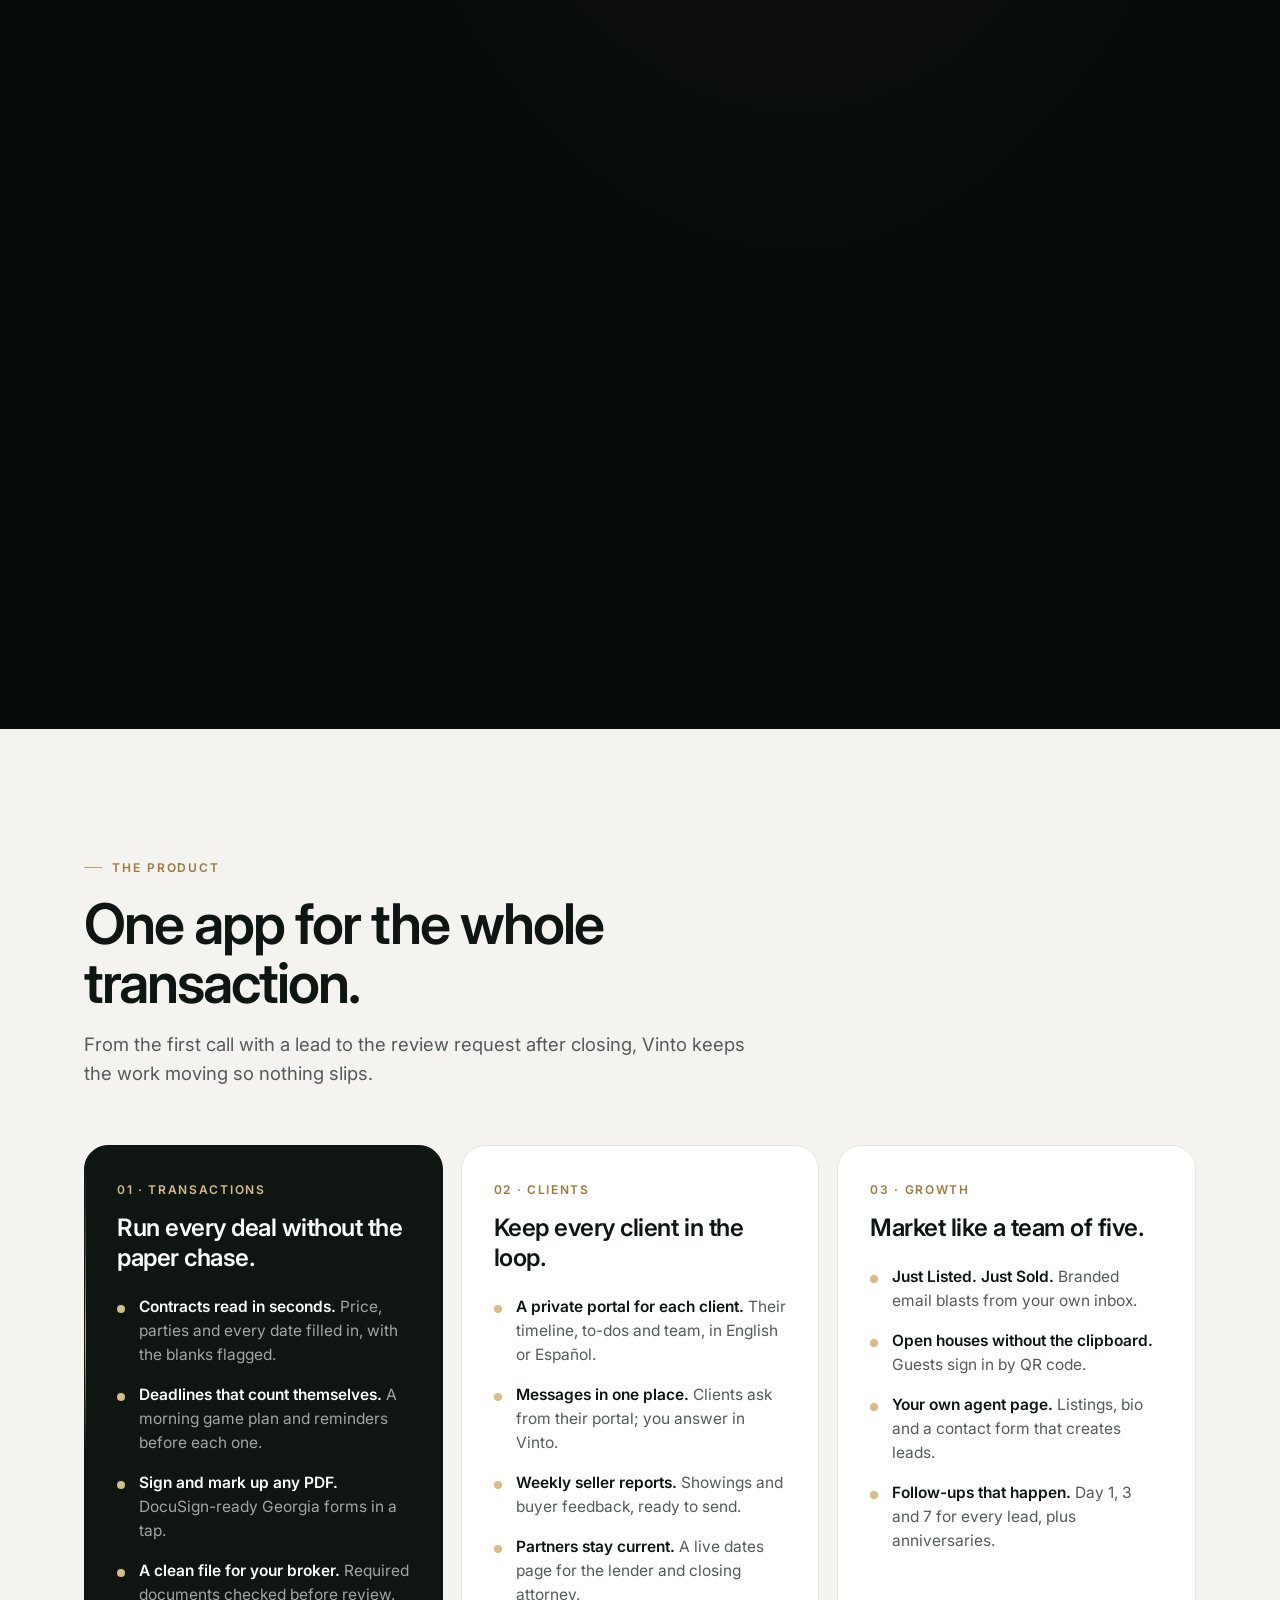
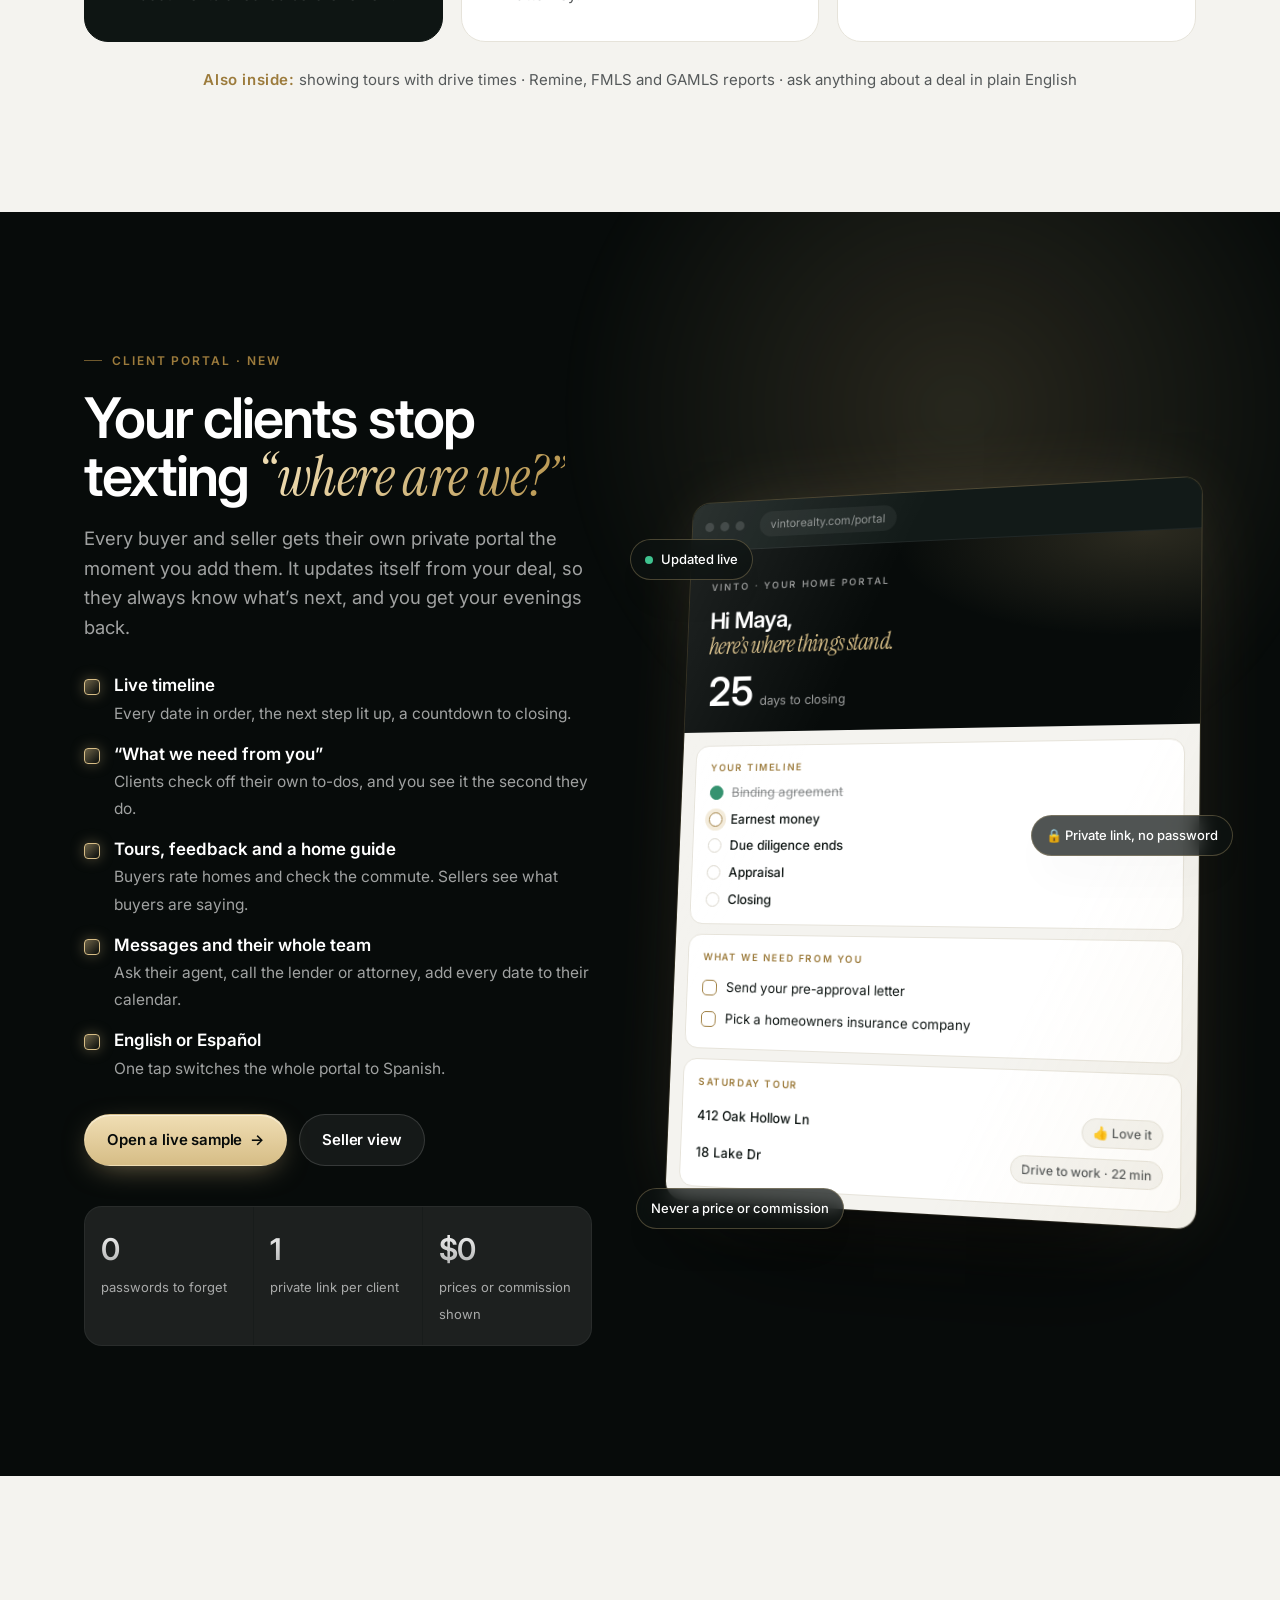
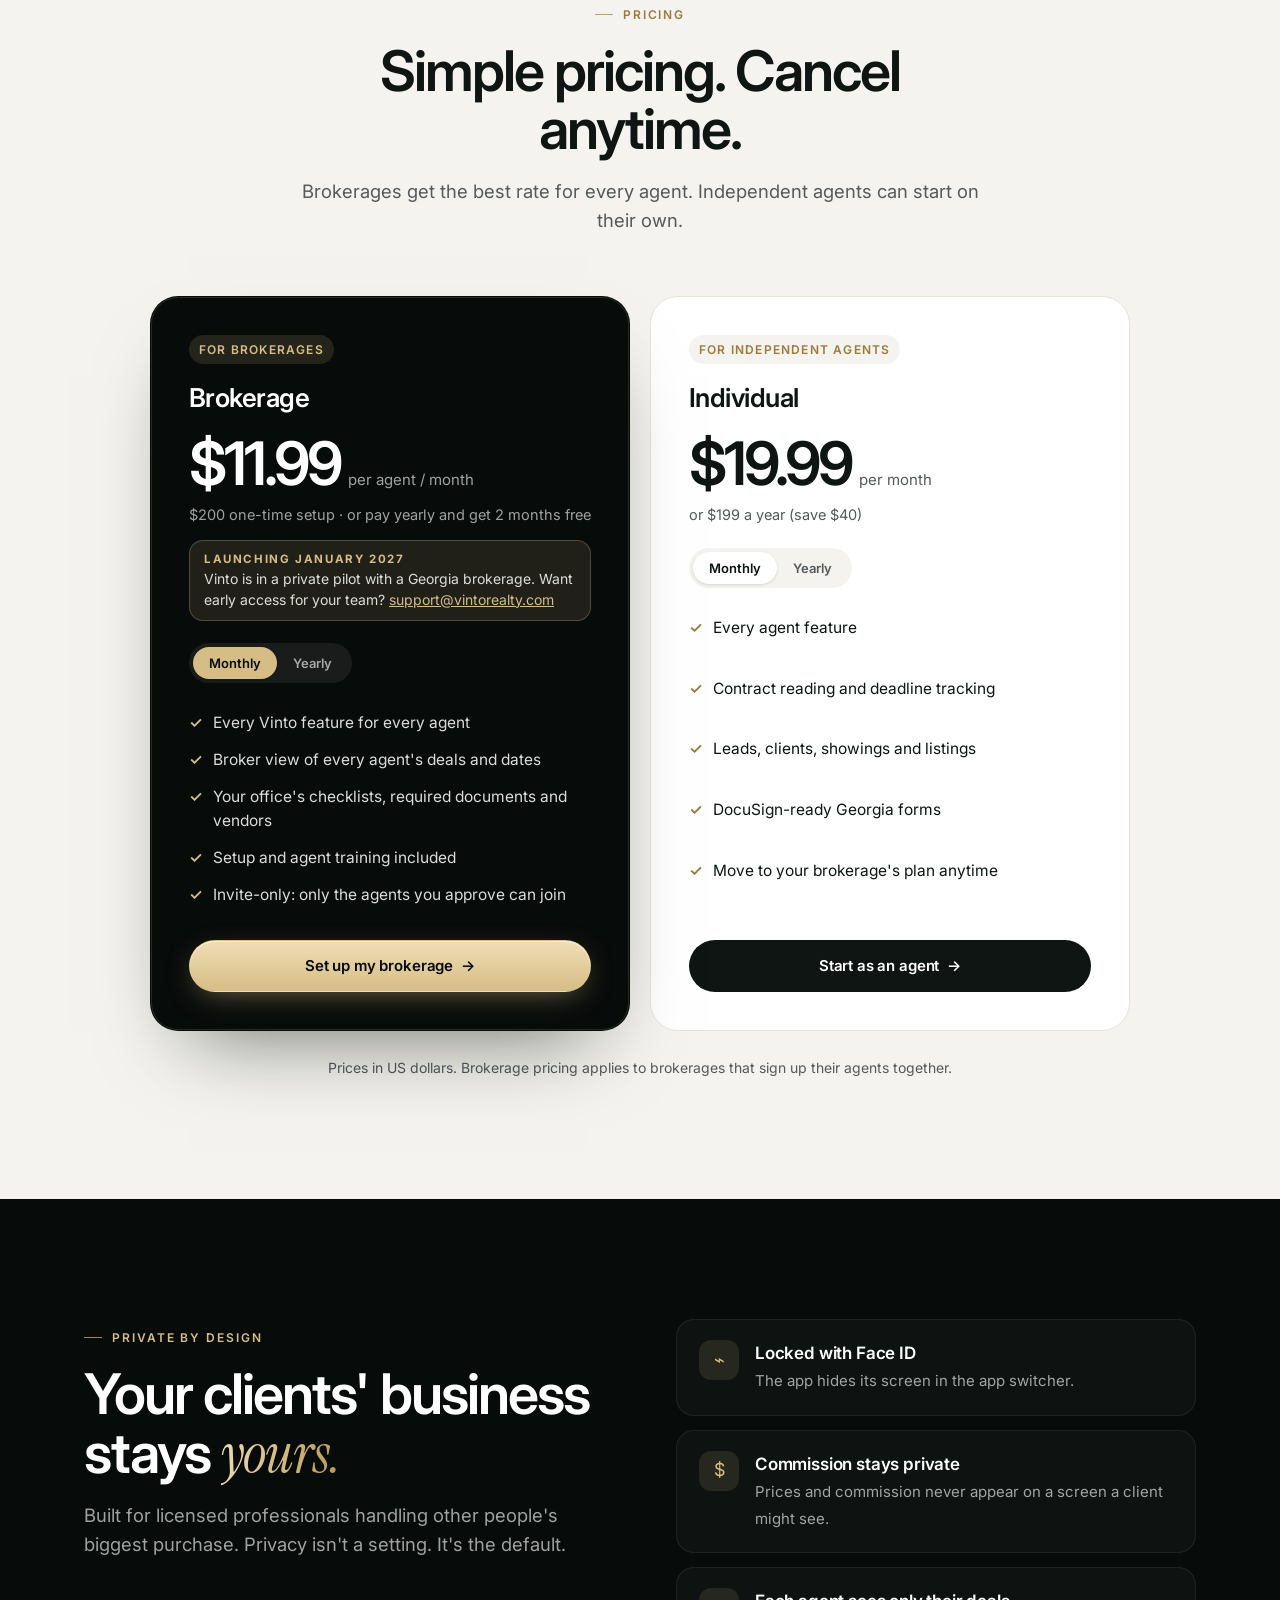
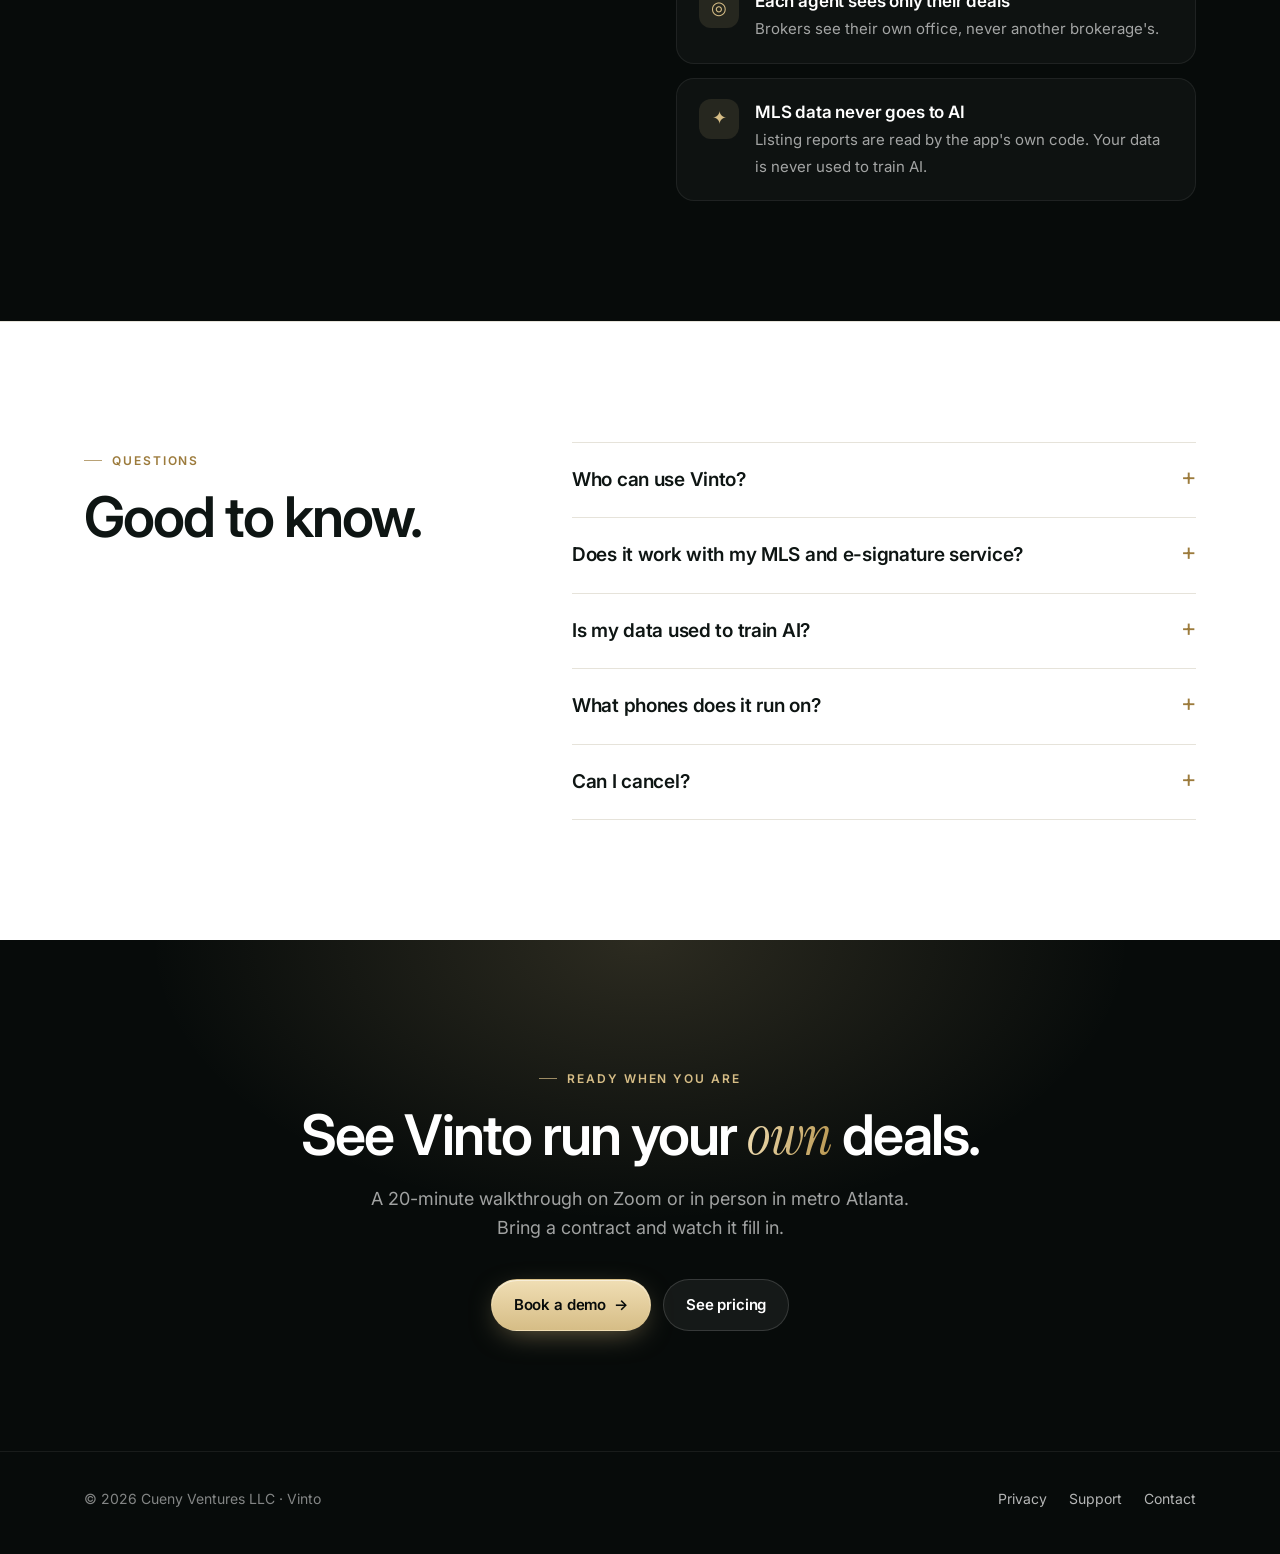
==== commit 54ca26a1: "Cleaner homepage: 3 feature groups, less repetition, better section flow" ====
--- a/index.html
+++ b/index.html
@@ -31,7 +31,6 @@
     <nav class="nav">
       <a href="#features">Product</a>
       <a href="#portal">Client portal</a>
-      <a href="#privacy">Privacy</a>
       <a href="#pricing">Pricing</a>
       <a href="support.html">Support</a>
       <a class="btn btn-gold" href="#pricing">Get started</a>
@@ -52,7 +51,7 @@
         <a class="btn btn-gold" href="#pricing">See pricing <span class="arrow">→</span></a>
         <a class="btn btn-glass" data-plan="demo" href="#">Book a demo</a>
       </div>
-      <div class="proof"><span>Built with working agents</span><span>Georgia contracts ready</span><span>Invite-only and private</span></div>
+      <div class="proof"><span>Contracts read in seconds</span><span>Every Georgia date tracked</span><span>Invite-only and private</span></div>
     </div>
     <div class="phone" aria-hidden="true">
       <div class="screen">
@@ -74,8 +73,6 @@
   </div>
 </section>
 
-<div class="strip"><div class="wrap"><span><b>Contracts</b> read in seconds</span><span><b>Every Georgia date</b> tracked</span><span><b>Remine, FMLS, GAMLS</b> reports supported</span><span><b>DocuSign</b>-ready forms</span></div></div>
-
 <section class="split" id="inside" aria-label="Inside Vinto">
   <div class="split-stage">
     <div class="wrap split-grid">
@@ -103,34 +100,39 @@
       <h2>One app for the whole transaction.</h2>
       <p>From the first call with a lead to the review request after closing, Vinto keeps the work moving so nothing slips.</p>
     </div>
-    <div class="bento">
-      <div class="tile t-a ink">
-        <span class="k">Contracts</span>
-        <h3>Upload a purchase agreement. Get the whole deal back.</h3>
-        <p>Price, earnest money, contingencies, parties and every date, filled in for you and checked for the blanks agents miss.</p>
-        <div class="chiprow"><span>Purchase price</span><span>Earnest money</span><span>Due diligence</span><span>Financing</span><span>Closing</span><span>Missing initials</span></div>
-      </div>
-      <div class="tile t-b">
-        <span class="k">Deadlines</span>
-        <h3>Dates that count themselves.</h3>
-        <div class="dates"><div><b>Due diligence</b><span class="due">Today</span></div><div><b>Financing</b><span>12 days</span></div><div><b>Closing</b><span>25 days</span></div></div>
-      </div>
-      <div class="tile t-c"><span class="k">Clients</span><h3>Leads that never go cold.</h3><p>Instant replies, follow-ups on day 1, 3 and 7, buyer consultations and review asks.</p></div>
-      <div class="tile t-d"><span class="k">Showings</span><h3>Tours in the right order.</h3><p>Drive times, a map route and a one-page brief for every home.</p></div>
-      <div class="tile t-e"><span class="k">Signatures</span><h3>DocuSign-ready in a tap.</h3><p>Signature, initial and date boxes added to Georgia forms automatically.</p></div>
-      <div class="tile t-f"><span class="k">Listings</span><h3>Your MLS reports, read for you.</h3><p>Share a Remine or MLS listing report or CMA. Vinto fills in the house, answers questions and prices it from recent sales.</p></div>
-      <div class="tile t-g"><span class="k">For brokers</span><h3>A clean file before review.</h3><p>Every file checked against the office's required documents, plus a broker view of every agent's deals and dates.</p></div>
-      <div class="tile t-f"><span class="k">Marketing</span><h3>Just Listed. Just Sold. In one tap.</h3><p>Branded email blasts for Just Listed, Just Sold, New Price and Open House, sent from your own email to your past clients and sphere.</p></div>
-      <div class="tile t-g"><span class="k">Open houses</span><h3>Sign-in without the clipboard.</h3><p>Guests scan a QR code at the door and sign in on their phone. They land in Vinto, and on your mailing list if they opt in.</p></div>
-      <div class="tile t-f"><span class="k">Your page</span><h3>A link in bio that books calls.</h3><p>Your photo, bio, listings and recent sales on one page, with a contact form that drops leads straight into Vinto.</p></div>
-      <div class="tile t-g"><span class="k">Partners</span><h3>The lender sees every date, live.</h3><p>Send the lender, closing attorney or other agent a live dates page. No more “can you resend the timeline?”</p></div>
-      <div class="tile t-h ink">
-        <span class="k">Client portal</span>
-        <h3>Every client gets their own private portal.</h3>
-        <p>Buyers and sellers see their live timeline, what you need from them, a moving countdown and a wire-fraud warning. Buyers rate homes on their tour and check the drive to work. Sellers see what buyers are saying and fill in a welcome guide for the next owners. Fewer “where are we?” calls, and never a price or commission on screen.</p>
-        <div class="chiprow"><span>Live timeline</span><span>Client checklist</span><span>Tour ratings</span><span>Commute check</span><span>Buyer feedback</span><span>Home handoff guide</span><span>Offer comparison</span><span>Update texts</span></div>
-      </div>
-    </div>
+    <div class="pillars">
+      <div class="tile pillar ink">
+        <span class="k">01 · Transactions</span>
+        <h3>Run every deal without the paper chase.</h3>
+        <ul>
+          <li><b>Contracts read in seconds.</b> Price, parties and every date filled in, with the blanks flagged.</li>
+          <li><b>Deadlines that count themselves.</b> A morning game plan and reminders before each one.</li>
+          <li><b>Sign and mark up any PDF.</b> DocuSign-ready Georgia forms in a tap.</li>
+          <li><b>A clean file for your broker.</b> Required documents checked before review.</li>
+        </ul>
+      </div>
+      <div class="tile pillar">
+        <span class="k">02 · Clients</span>
+        <h3>Keep every client in the loop.</h3>
+        <ul>
+          <li><b>A private portal for each client.</b> Their timeline, to-dos and team, in English or Español.</li>
+          <li><b>Messages in one place.</b> Clients ask from their portal; you answer in Vinto.</li>
+          <li><b>Weekly seller reports.</b> Showings and buyer feedback, ready to send.</li>
+          <li><b>Partners stay current.</b> A live dates page for the lender and closing attorney.</li>
+        </ul>
+      </div>
+      <div class="tile pillar">
+        <span class="k">03 · Growth</span>
+        <h3>Market like a team of five.</h3>
+        <ul>
+          <li><b>Just Listed. Just Sold.</b> Branded email blasts from your own inbox.</li>
+          <li><b>Open houses without the clipboard.</b> Guests sign in by QR code.</li>
+          <li><b>Your own agent page.</b> Listings, bio and a contact form that creates leads.</li>
+          <li><b>Follow-ups that happen.</b> Day 1, 3 and 7 for every lead, plus anniversaries.</li>
+        </ul>
+      </div>
+    </div>
+    <p class="also"><span>Also inside:</span> showing tours with drive times · Remine, FMLS and GAMLS reports · ask anything about a deal in plain English</p>
   </div>
 </section>
 
@@ -143,11 +145,9 @@
       <p>Every buyer and seller gets their own private portal the moment you add them. It updates itself from your deal, so they always know what’s next, and you get your evenings back.</p>
       <ul class="portal-points">
         <li><b>Live timeline</b><span>Every date in order, the next step lit up, a countdown to closing.</span></li>
-        <li><b>“What we need from you”</b><span>Clients check off their own to-dos. You see it the second they do.</span></li>
-        <li><b>Tour ratings + commute</b><span>Buyers rate each home on the tour and see the drive to work.</span></li>
-        <li><b>Seller feedback + home guide</b><span>Sellers see what buyers are saying and write a welcome guide for the next owners.</span></li>
-        <li><b>Message their agent</b><span>Clients ask questions right from the portal. You answer in Vinto and they see it instantly.</span></li>
-        <li><b>Their whole team, one tap away</b><span>Lender, closing attorney and inspector with tap-to-call, plus every date added to their calendar.</span></li>
+        <li><b>“What we need from you”</b><span>Clients check off their own to-dos, and you see it the second they do.</span></li>
+        <li><b>Tours, feedback and a home guide</b><span>Buyers rate homes and check the commute. Sellers see what buyers are saying.</span></li>
+        <li><b>Messages and their whole team</b><span>Ask their agent, call the lender or attorney, add every date to their calendar.</span></li>
         <li><b>English or Español</b><span>One tap switches the whole portal to Spanish.</span></li>
       </ul>
       <div class="actions">
@@ -196,21 +196,6 @@
   </div>
 </section>
 
-<section class="dark privacy" id="privacy">
-  <div class="wrap grid">
-    <div class="head">
-      <span class="eyebrow">Private by design</span>
-      <h2>Your clients' business stays <em class="serif gold-text">yours.</em></h2>
-      <p>Built for licensed professionals handling other people's biggest purchase. Privacy isn't a setting. It's the default.</p>
-    </div>
-    <div class="checks">
-      <div class="check"><div class="ico">⌁</div><div><b>Locked with Face ID</b><span>The app hides its screen in the app switcher.</span></div></div>
-      <div class="check"><div class="ico">$</div><div><b>Commission stays private</b><span>Prices and commission never appear on a screen a client might see.</span></div></div>
-      <div class="check"><div class="ico">◎</div><div><b>Each agent sees only their deals</b><span>Brokers see their own office, never another brokerage's.</span></div></div>
-      <div class="check"><div class="ico">✦</div><div><b>MLS data never goes to AI</b><span>Listing reports are read by the app's own code. Your data is never used to train AI.</span></div></div>
-    </div>
-  </div>
-</section>
 
 <section id="pricing">
   <div class="wrap">
@@ -254,6 +239,22 @@
       </div>
     </div>
     <p class="fine">Prices in US dollars. Brokerage pricing applies to brokerages that sign up their agents together.</p>
+  </div>
+</section>
+
+<section class="dark privacy" id="privacy">
+  <div class="wrap grid">
+    <div class="head">
+      <span class="eyebrow">Private by design</span>
+      <h2>Your clients' business stays <em class="serif gold-text">yours.</em></h2>
+      <p>Built for licensed professionals handling other people's biggest purchase. Privacy isn't a setting. It's the default.</p>
+    </div>
+    <div class="checks">
+      <div class="check"><div class="ico">⌁</div><div><b>Locked with Face ID</b><span>The app hides its screen in the app switcher.</span></div></div>
+      <div class="check"><div class="ico">$</div><div><b>Commission stays private</b><span>Prices and commission never appear on a screen a client might see.</span></div></div>
+      <div class="check"><div class="ico">◎</div><div><b>Each agent sees only their deals</b><span>Brokers see their own office, never another brokerage's.</span></div></div>
+      <div class="check"><div class="ico">✦</div><div><b>MLS data never goes to AI</b><span>Listing reports are read by the app's own code. Your data is never used to train AI.</span></div></div>
+    </div>
   </div>
 </section>
 
--- a/styles.css
+++ b/styles.css
@@ -359,3 +359,17 @@
 @keyframes spin { to { --ang: 360deg; } }
 @media (prefers-reduced-motion: reduce) { .tile.ink::after { animation: none; } }
 a.badge { text-decoration: none; } a.badge:hover { border-color: rgba(214,189,134,.5); }
+
+/* Features: three pillars (Nov 24 cleanup) */
+.pillars { display: grid; grid-template-columns: repeat(3, 1fr); gap: 18px; margin-top: 56px; }
+.pillar { padding: 34px 32px; display: flex; flex-direction: column; }
+.pillar h3 { font-size: 24px; margin-top: 14px; }
+.pillar ul { list-style: none; margin: 22px 0 0; padding: 0; display: grid; gap: 16px; }
+.pillar li { position: relative; padding-left: 22px; font-size: 15.5px; line-height: 1.55; color: var(--muted); }
+.pillar li::before { content: ""; position: absolute; left: 0; top: .62em; width: 8px; height: 8px; border-radius: 50%; background: var(--champagne); }
+.pillar li b { color: var(--ink); font-weight: 600; }
+.pillar.ink li { color: var(--muted-dark); }
+.pillar.ink li b { color: #fff; }
+.also { margin-top: 26px; text-align: center; color: var(--muted); font-size: 15px; }
+.also span { color: var(--gold); font-weight: 600; letter-spacing: .04em; }
+@media (max-width: 980px) { .pillars { grid-template-columns: 1fr; } .pillar { padding: 28px 24px; } }
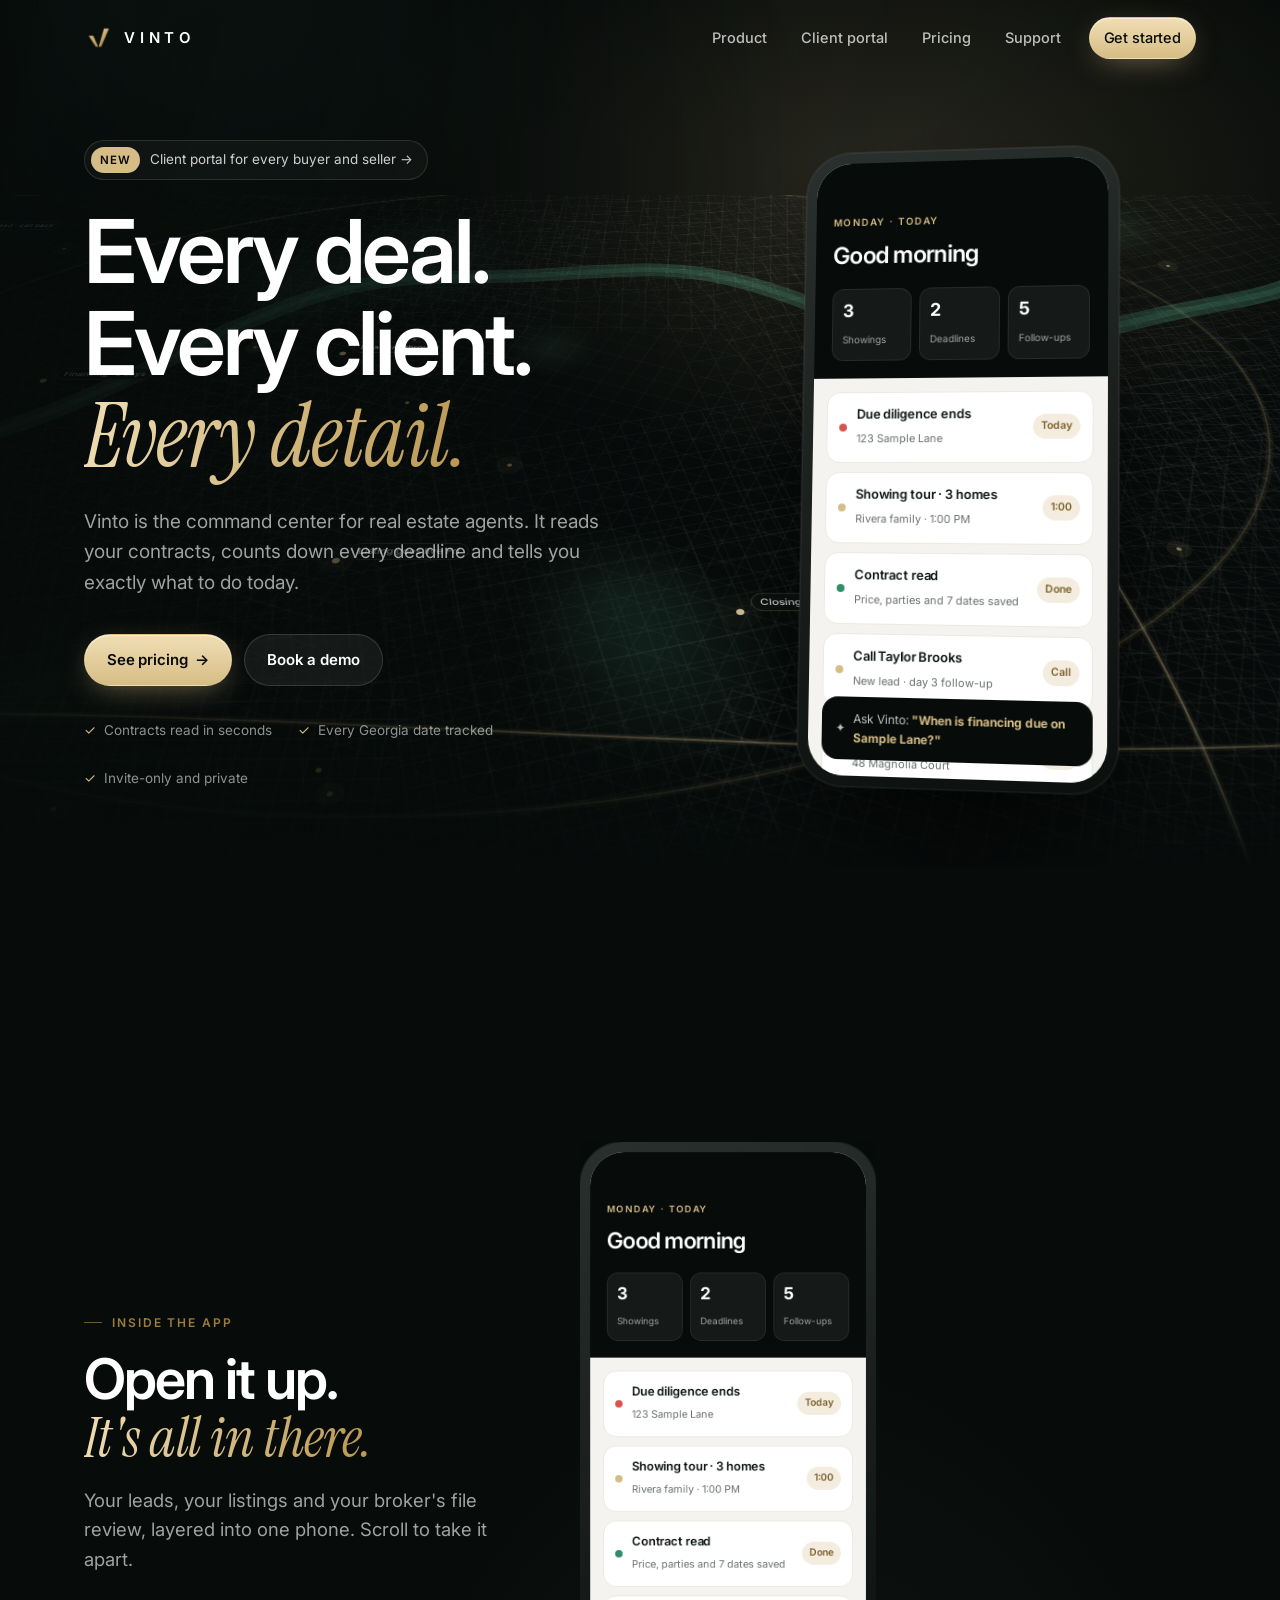
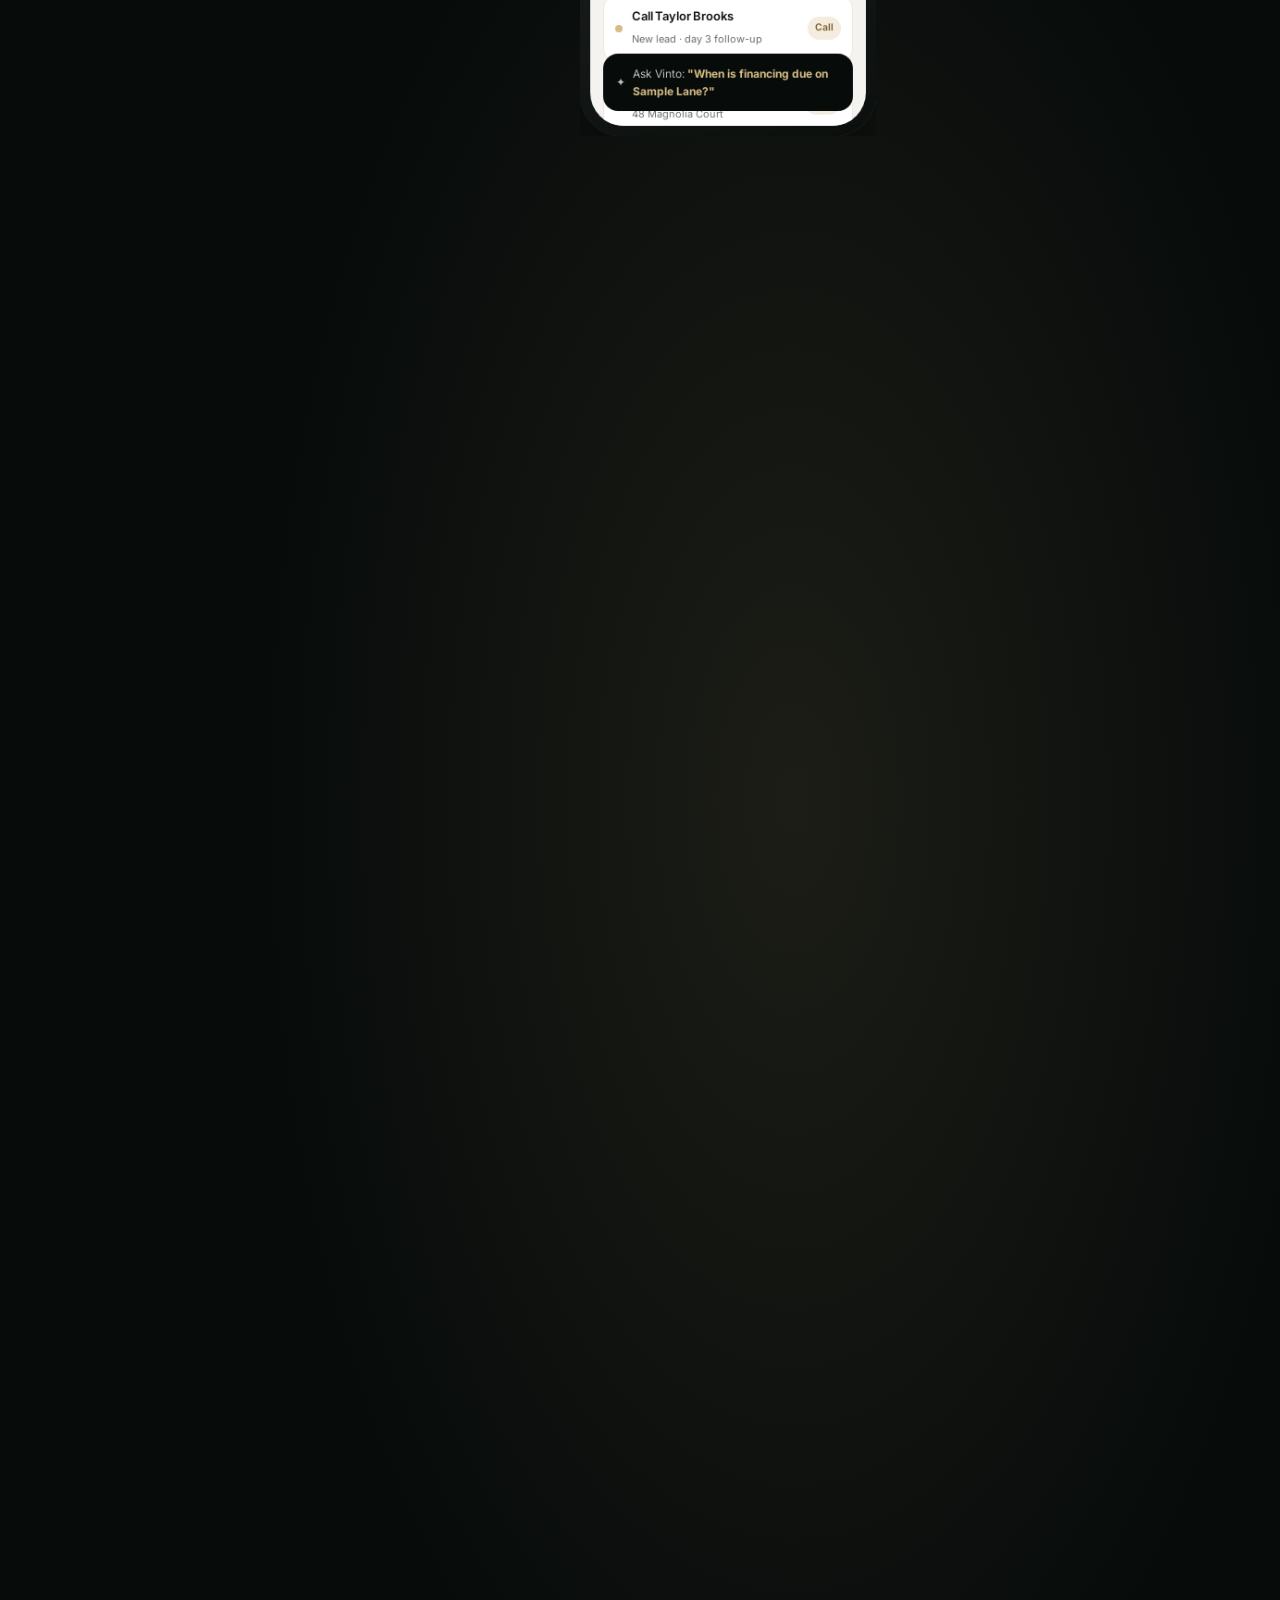
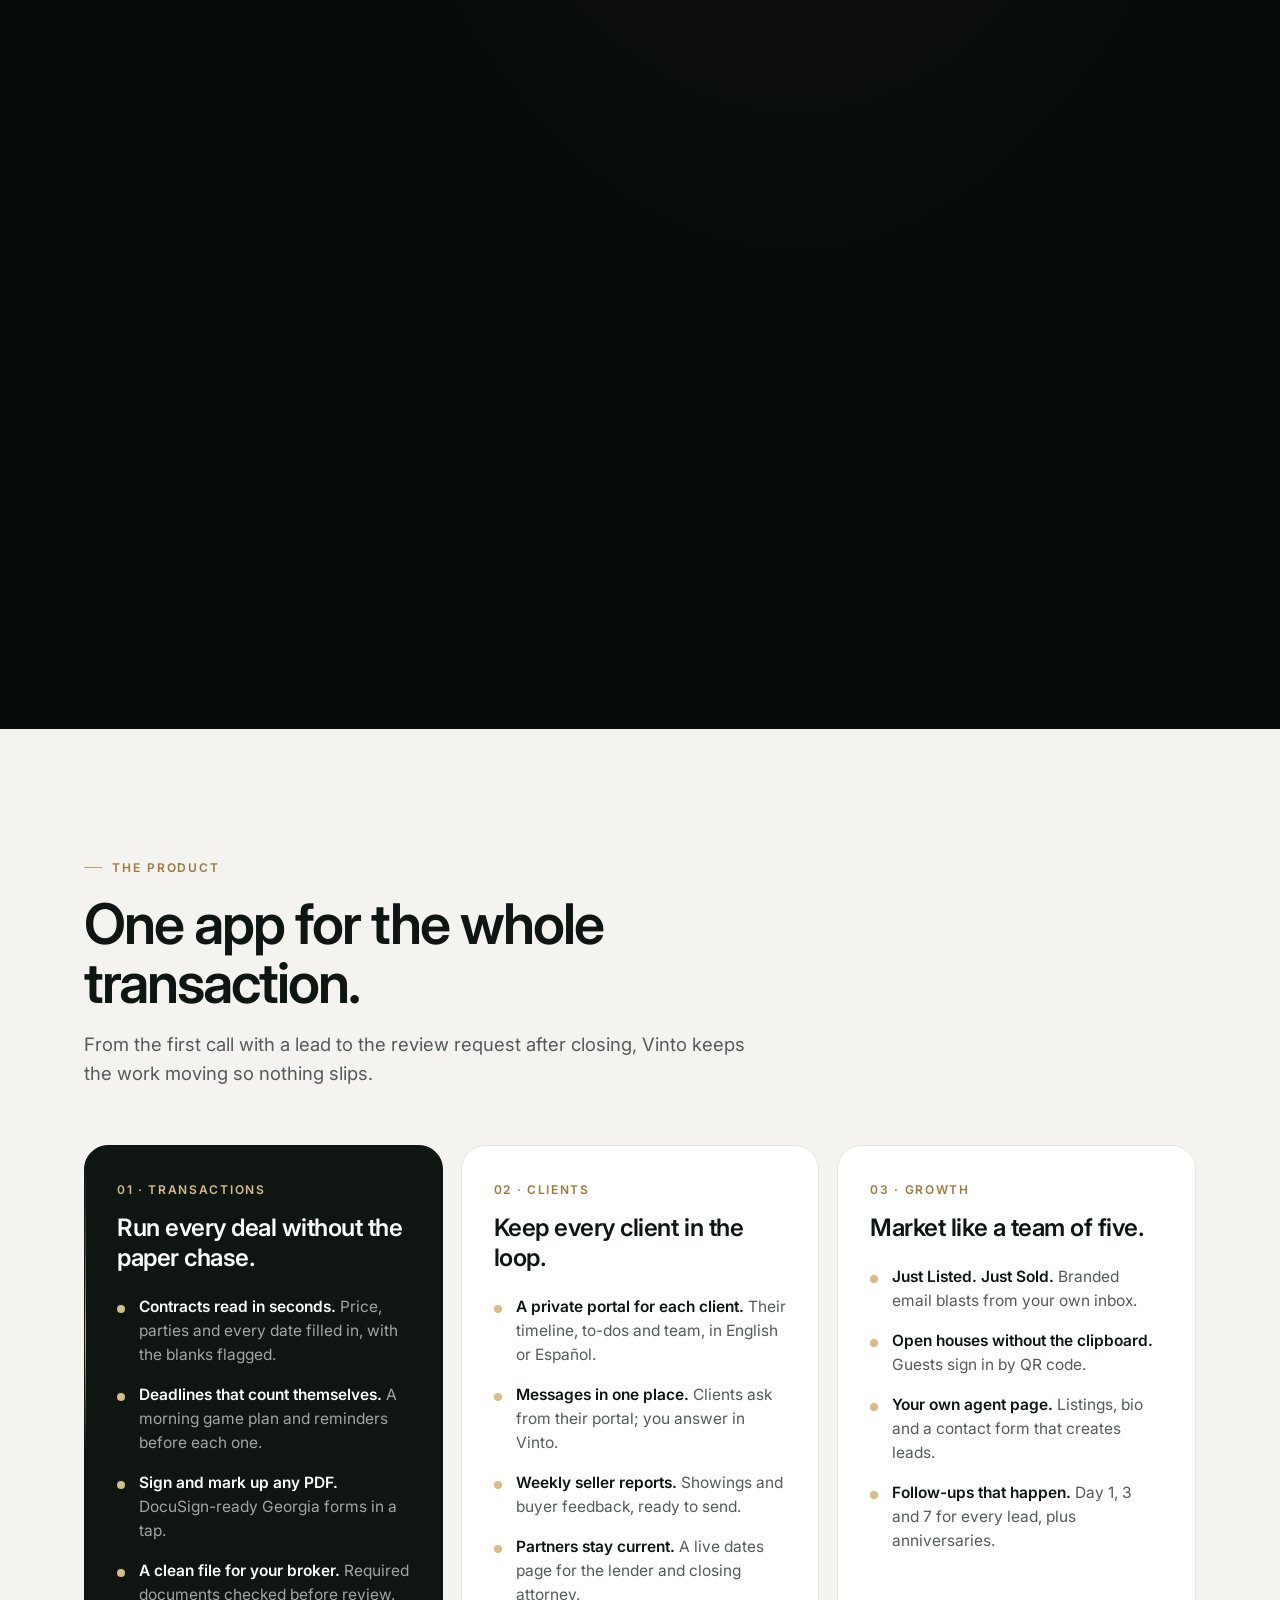
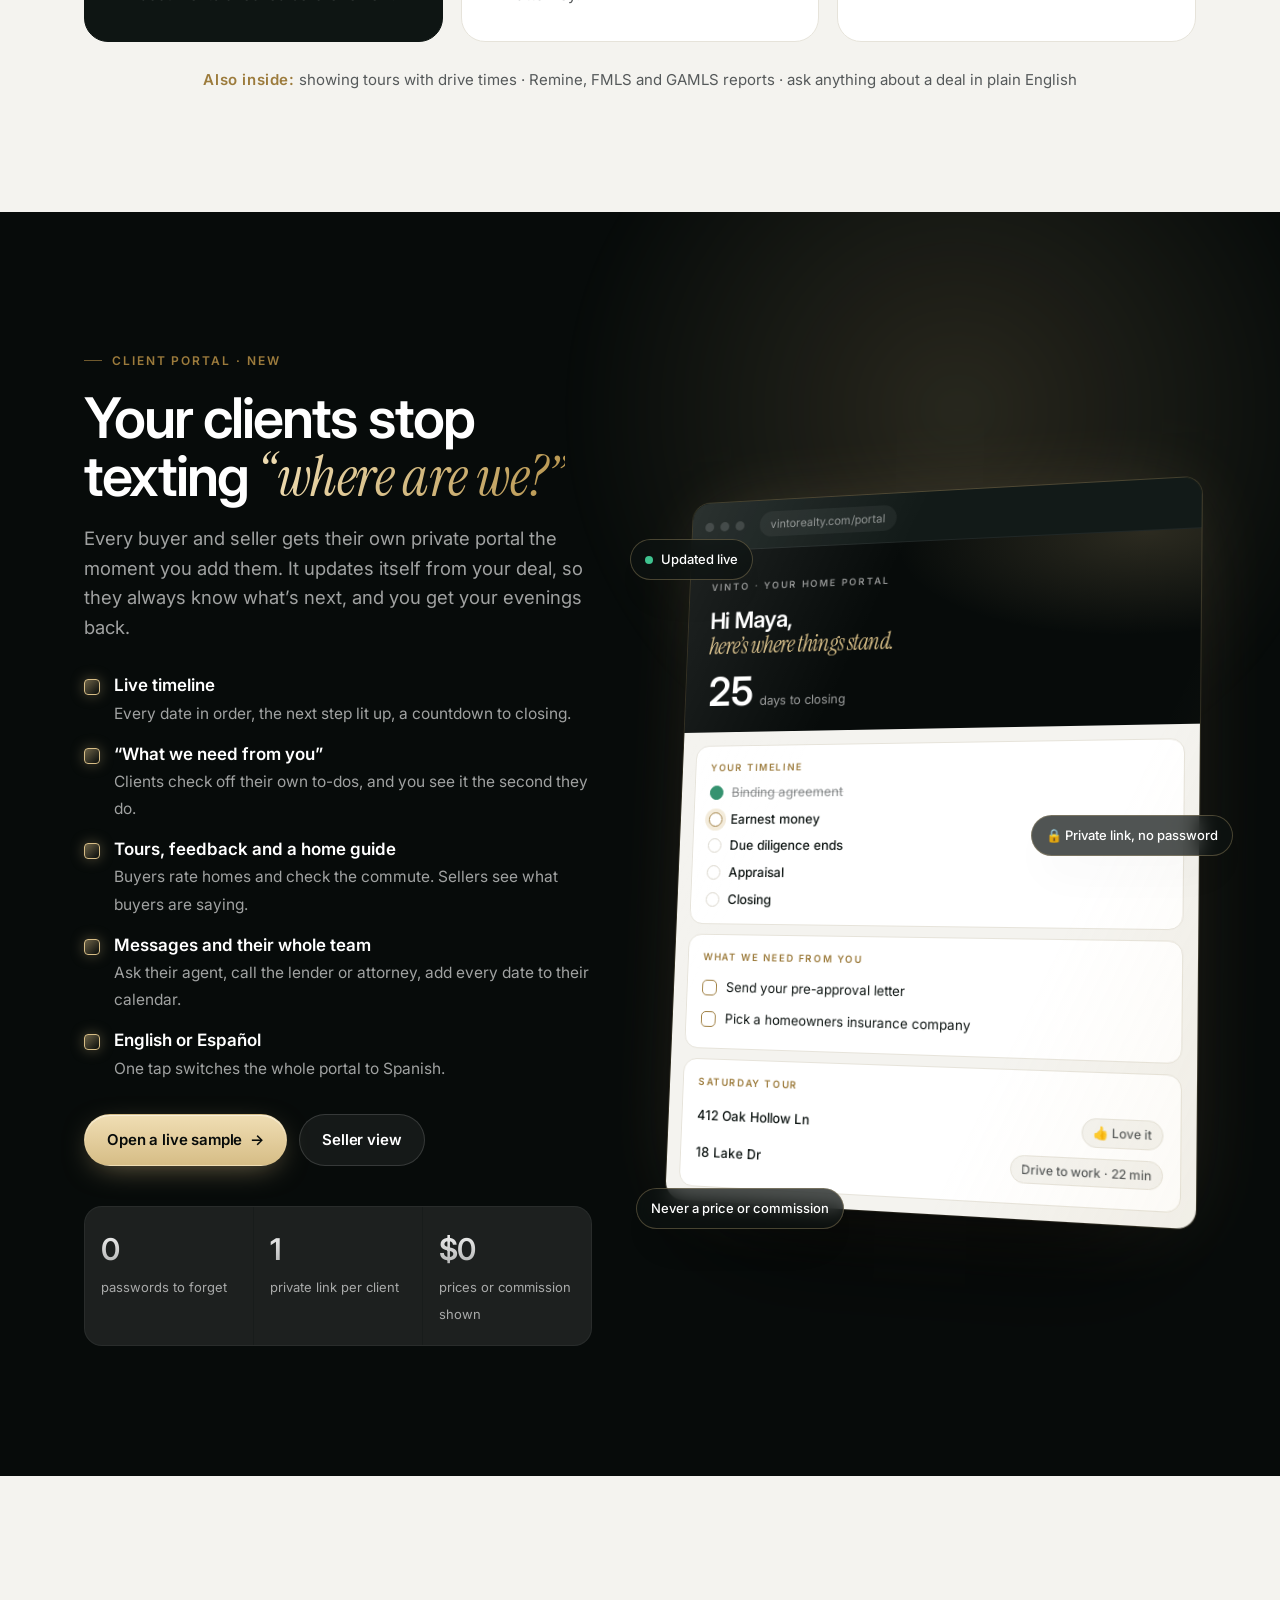
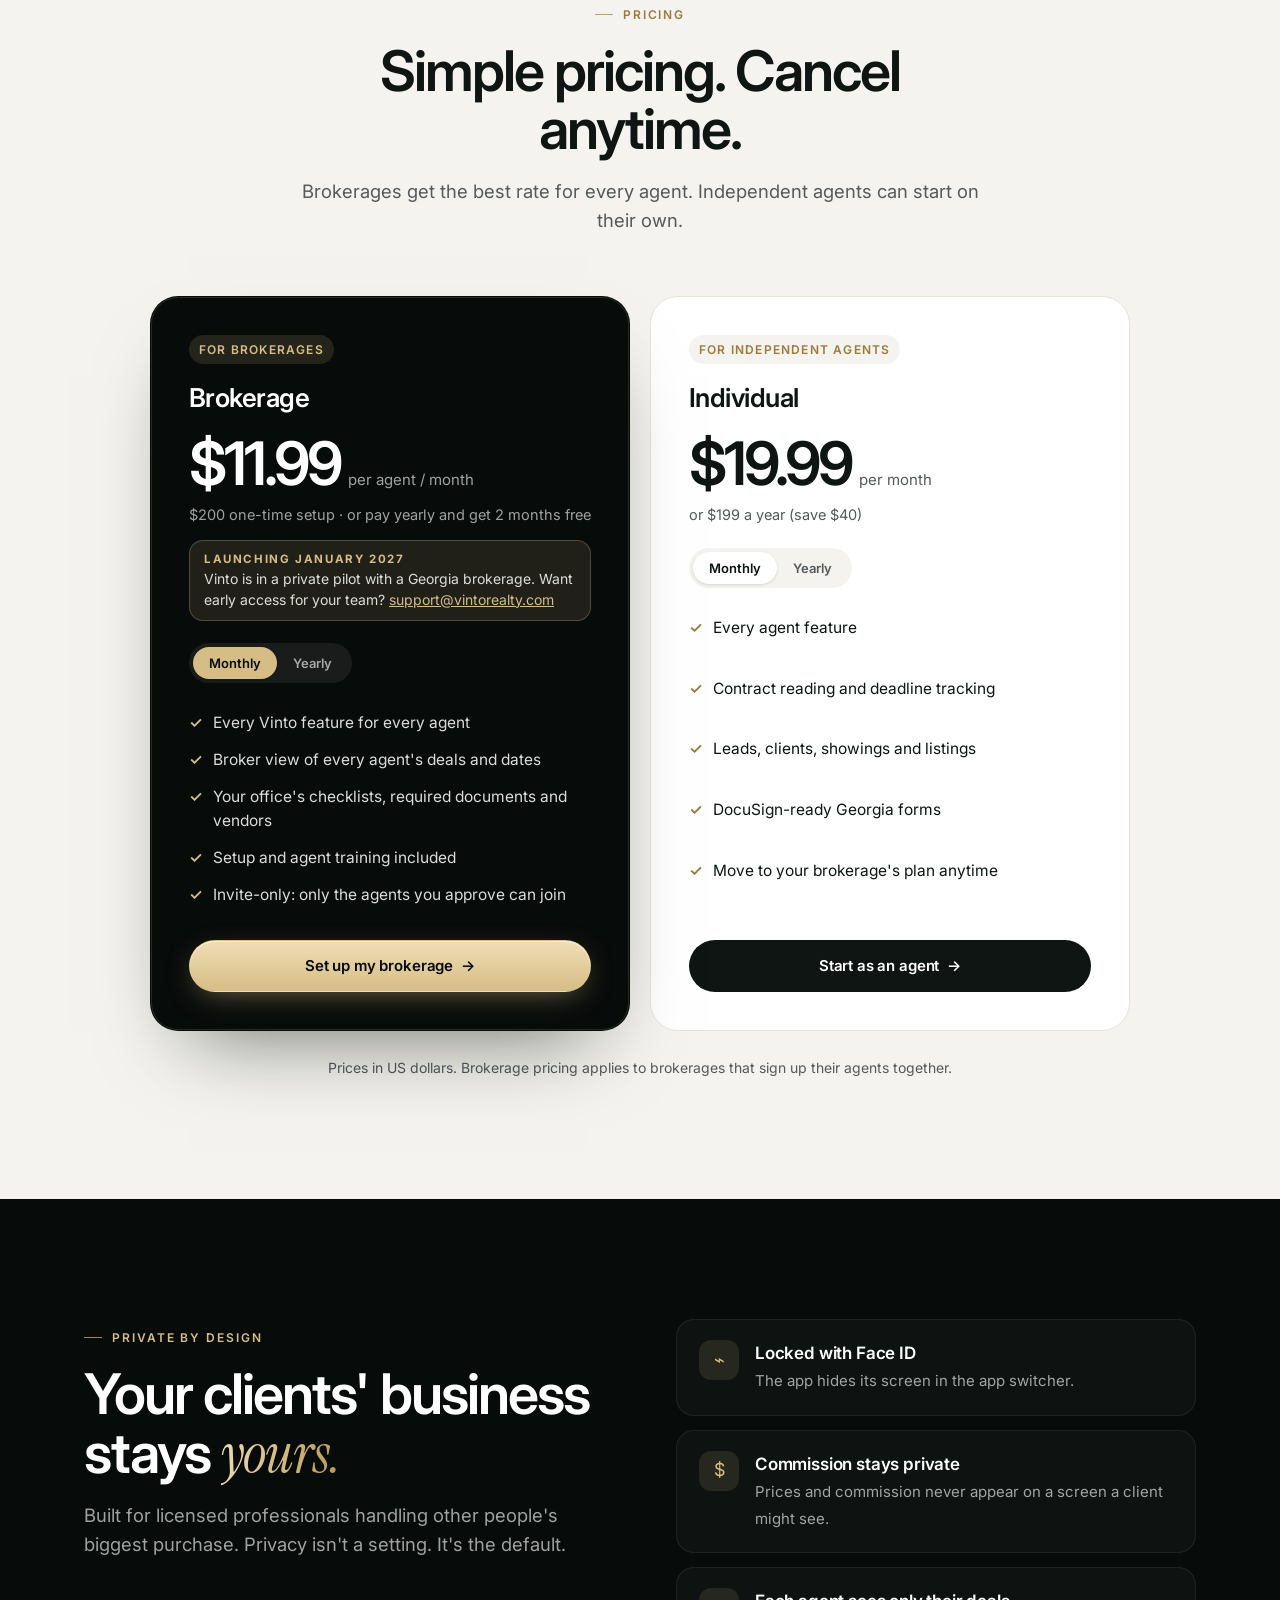
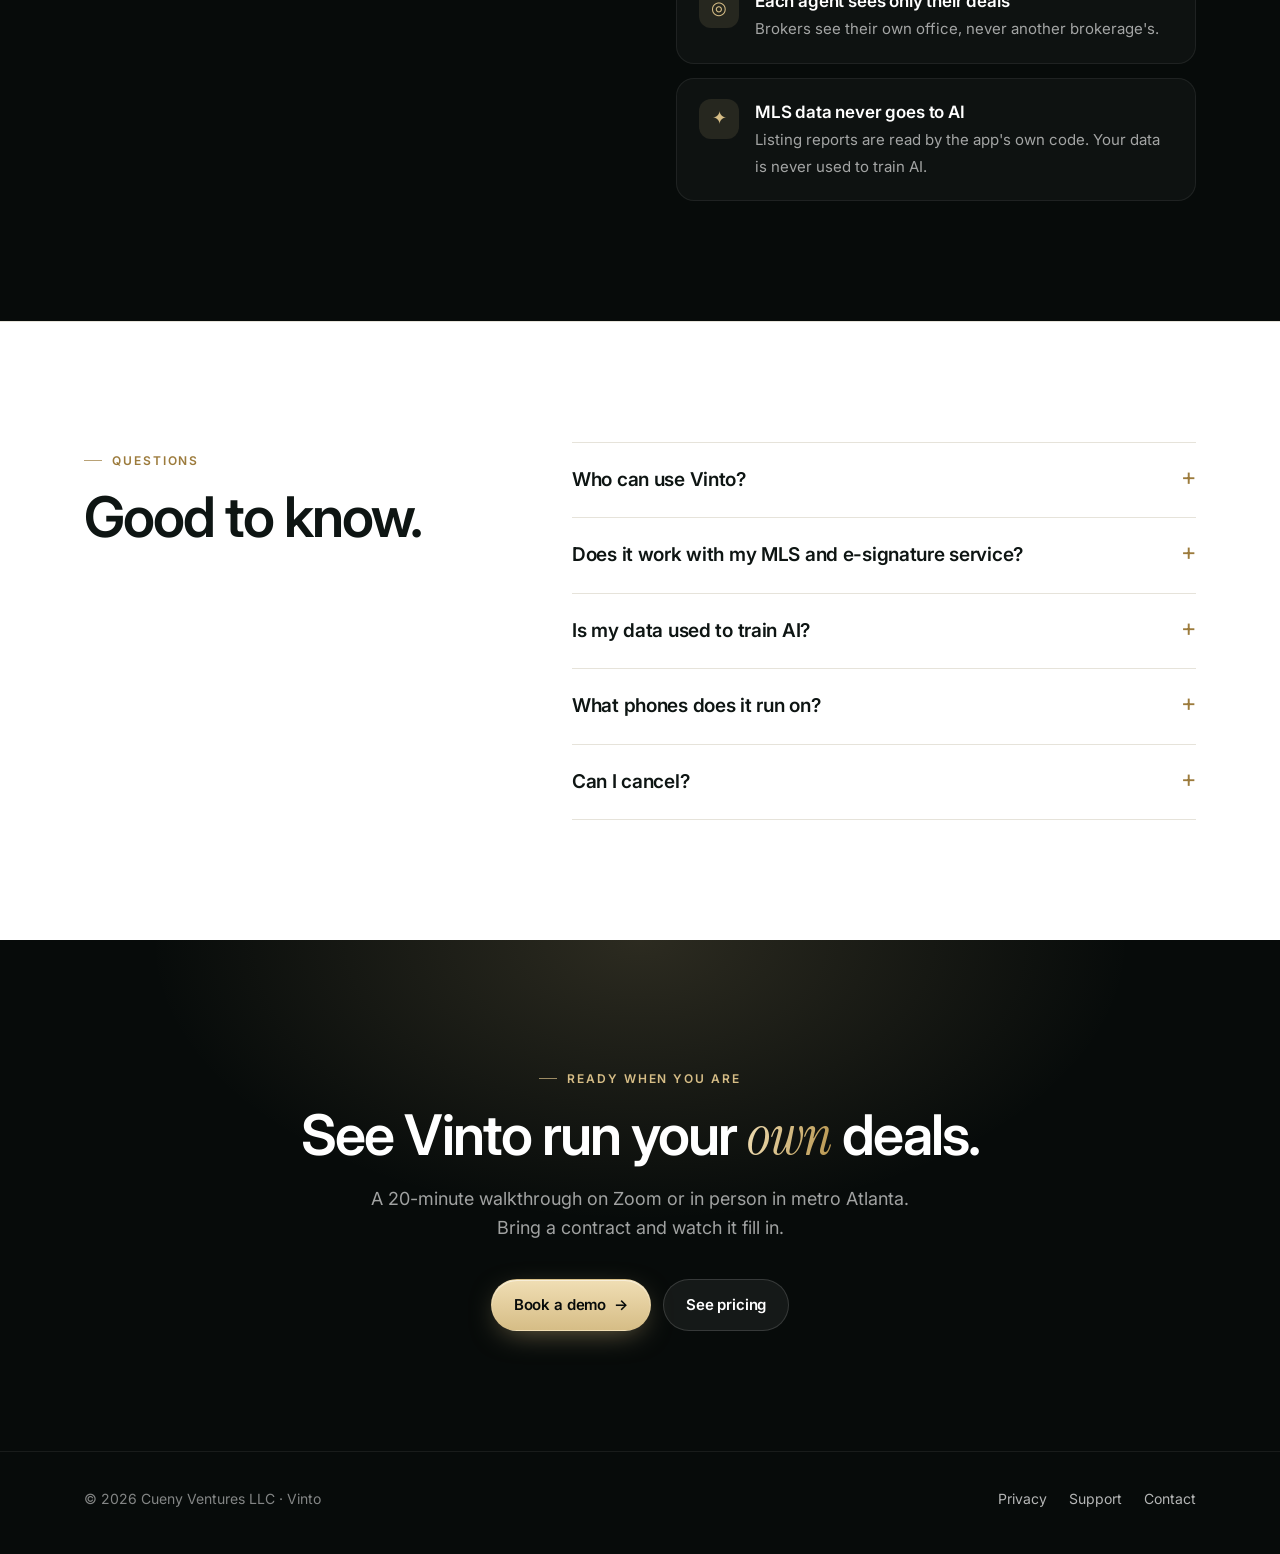
==== commit 4fd54f91: "Load the new styles right away for returning visitors" ====
--- a/index.html
+++ b/index.html
@@ -18,7 +18,7 @@
 <link rel="preconnect" href="https://fonts.googleapis.com">
 <link rel="preconnect" href="https://fonts.gstatic.com" crossorigin>
 <link href="https://fonts.googleapis.com/css2?family=Inter:wght@400;500;600;700&family=Instrument+Serif:ital@1&display=swap" rel="stylesheet">
-<link rel="stylesheet" href="styles.css">
+<link rel="stylesheet" href="styles.css?v=20261124">
 <script type="application/ld+json">
 {"@context":"https://schema.org","@type":"SoftwareApplication","name":"Vinto","operatingSystem":"iOS","applicationCategory":"BusinessApplication","description":"The command center for real estate agents: deals, deadlines, clients and listing checklists in one app, built for Georgia brokerages.","url":"https://vintorealty.com/","offers":{"@type":"Offer","price":"11.99","priceCurrency":"USD","description":"Per agent per month for brokerages"},"publisher":{"@type":"Organization","name":"Cueny Ventures LLC","url":"https://vintorealty.com/","email":"support@vintorealty.com"}}
 </script>
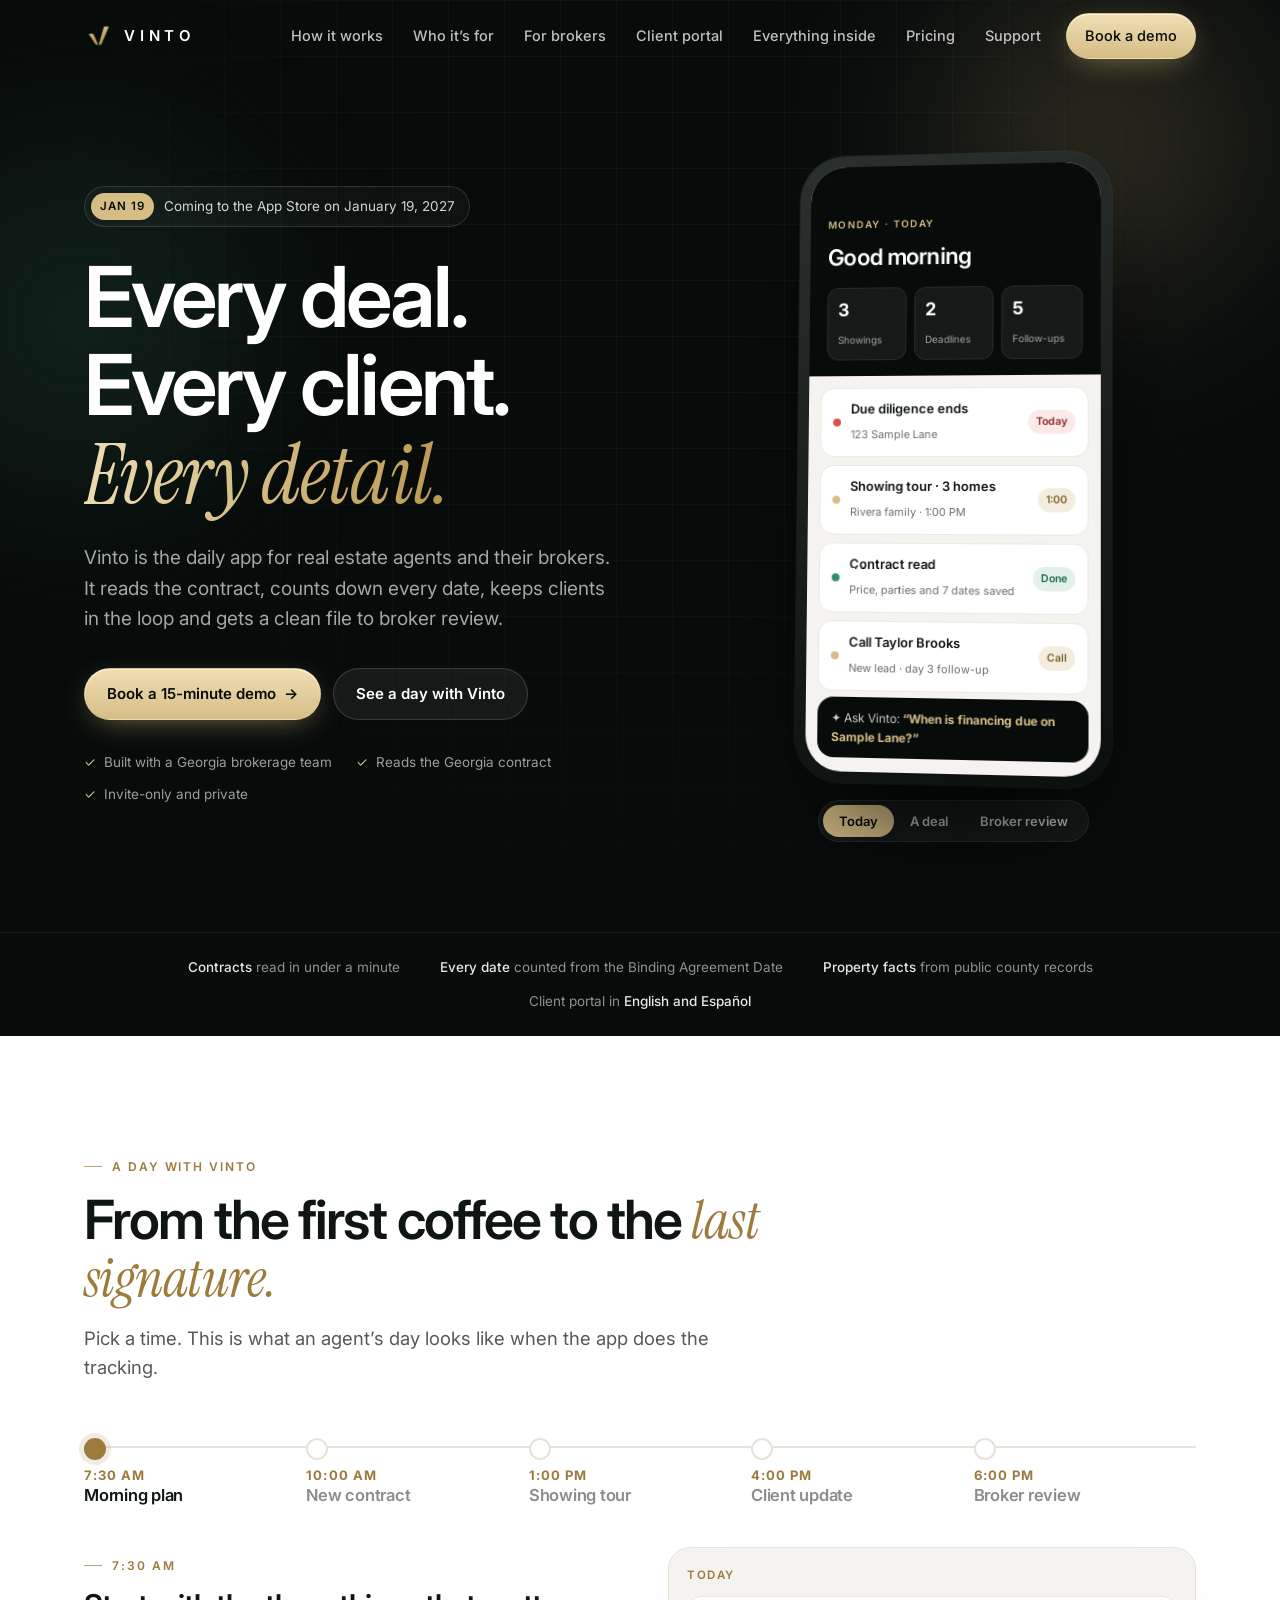
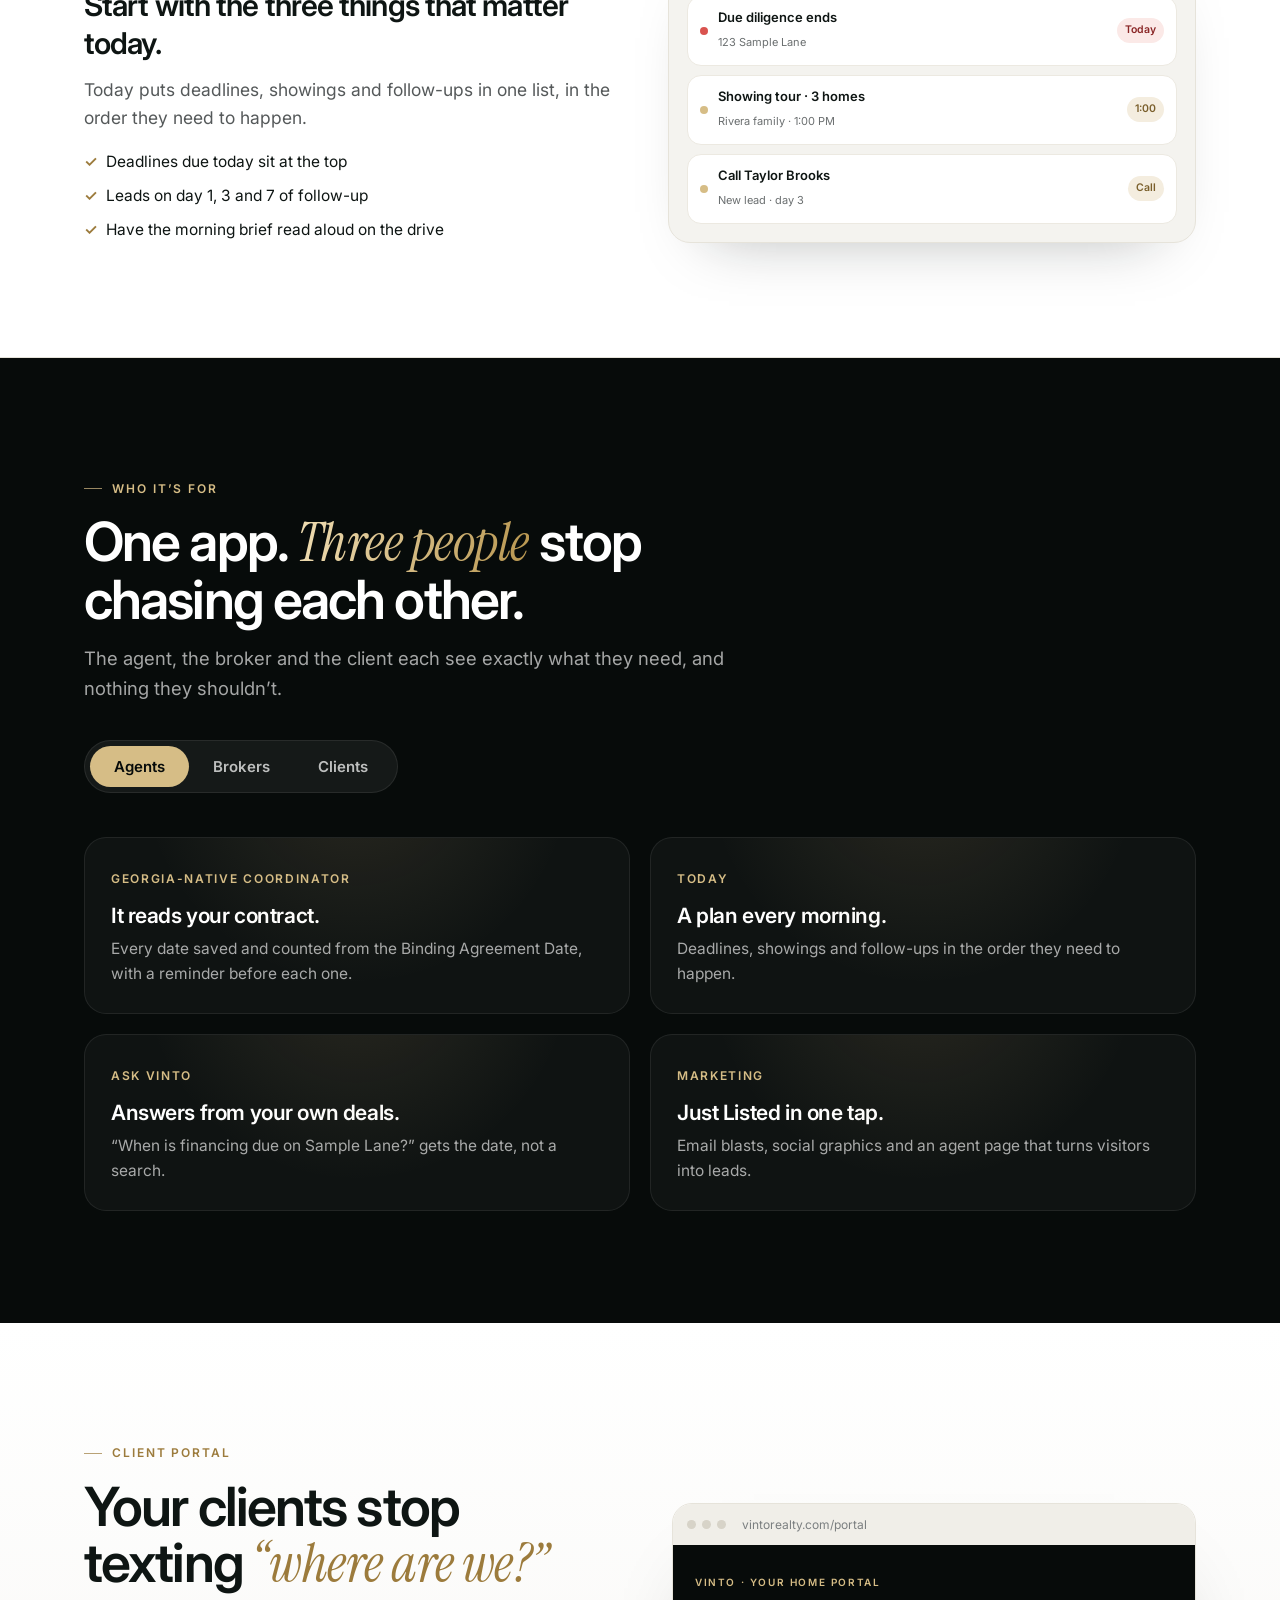
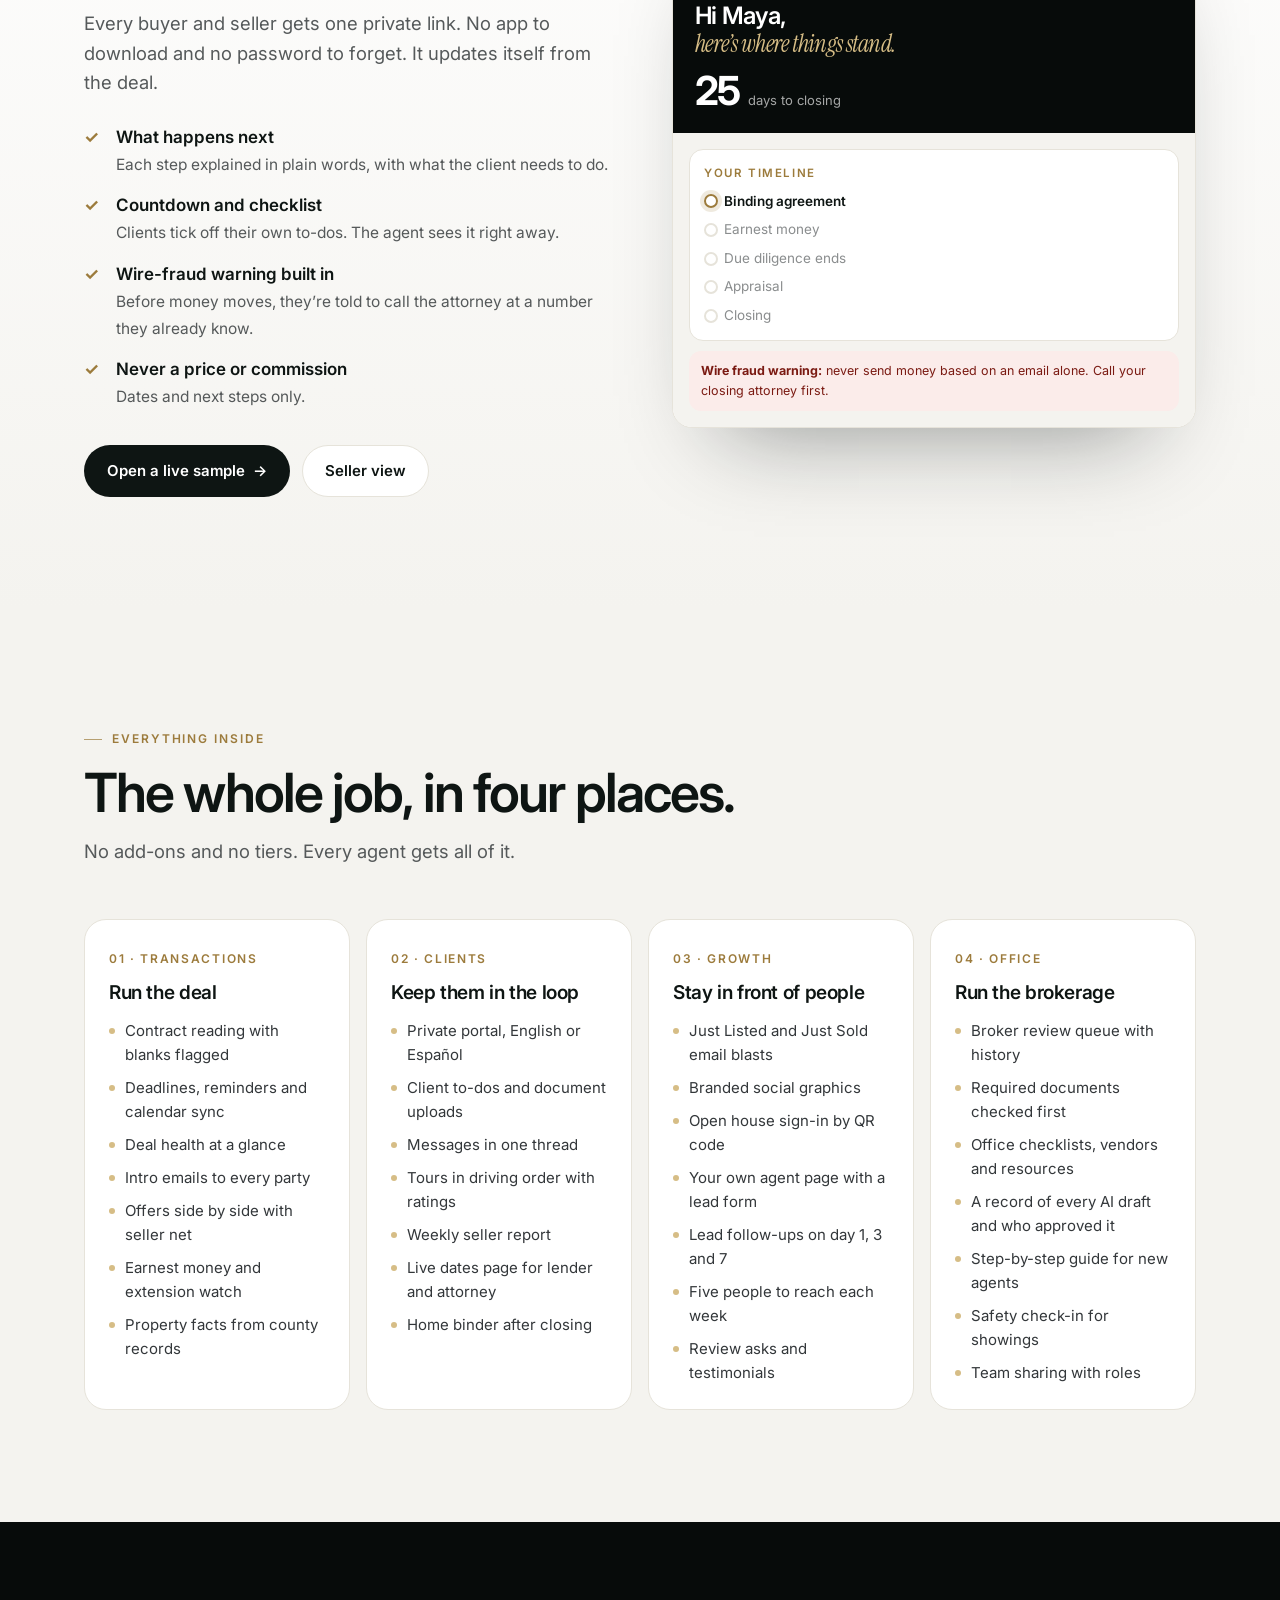
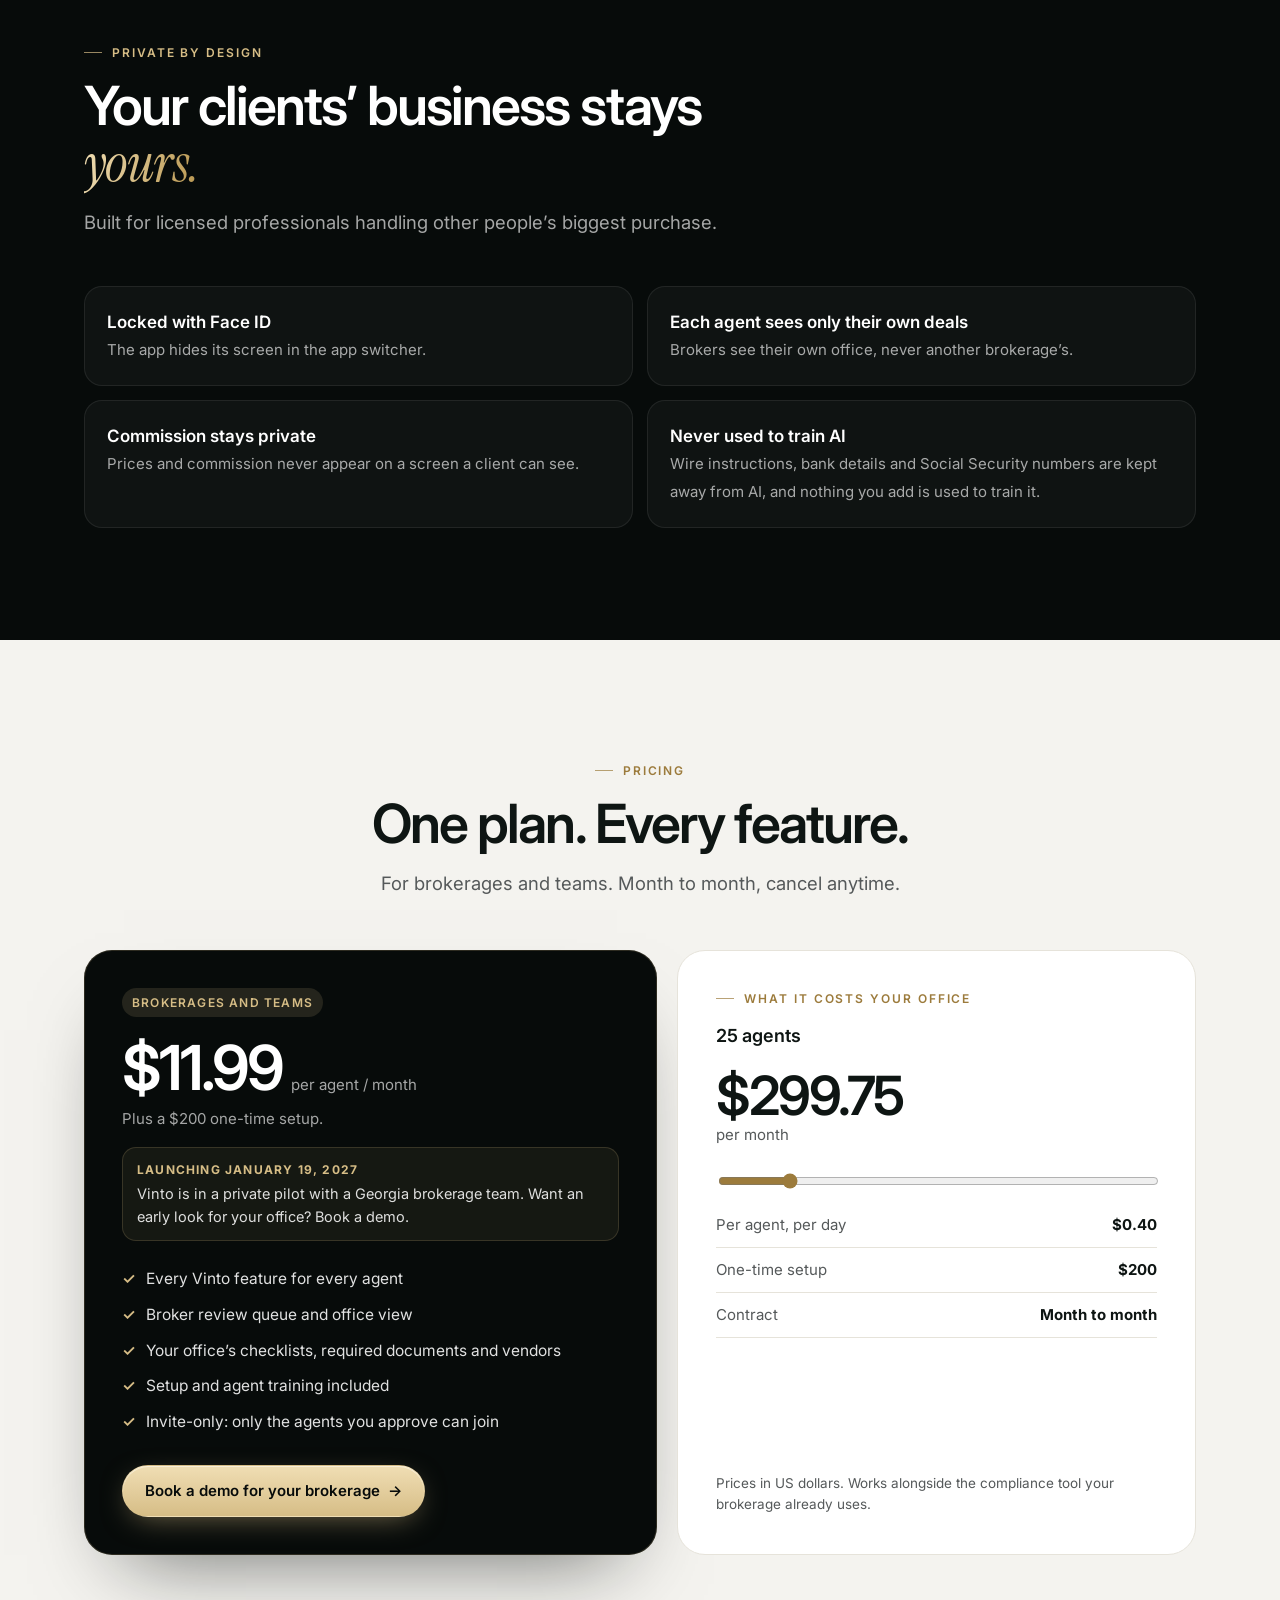
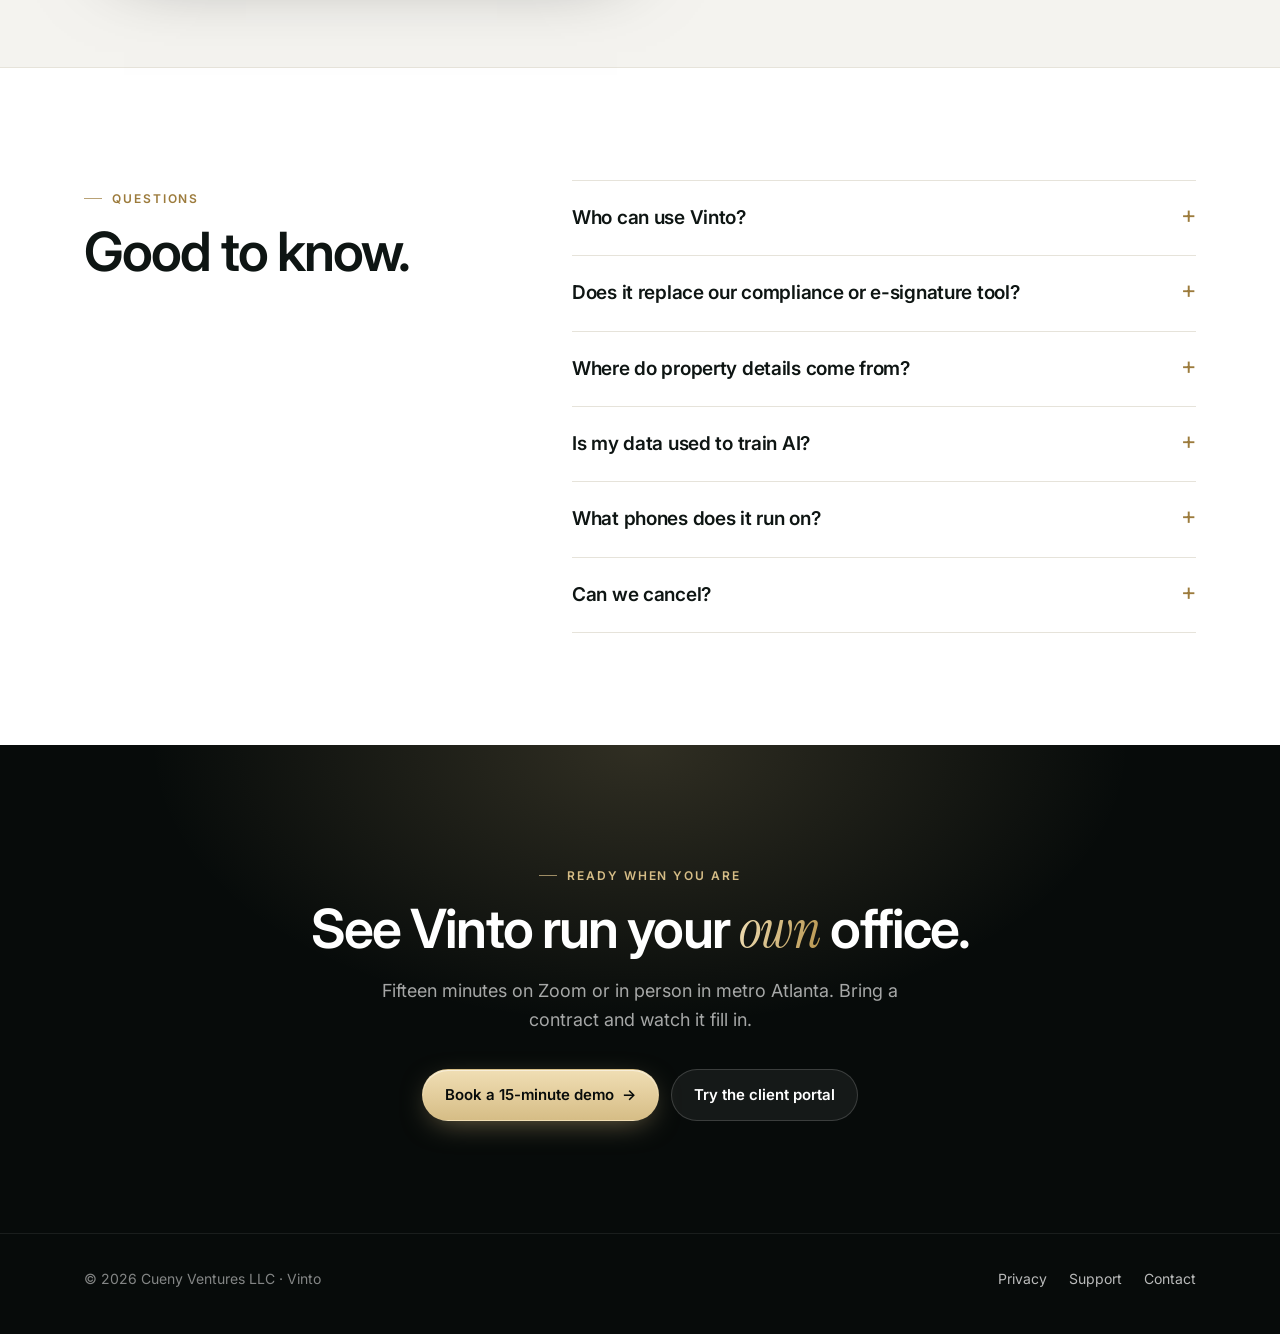
==== commit dac69e08: "Publish redesign: new homepage, For brokers page, savings calculator, photo label tool; merge live s" ====
--- a/index.html
+++ b/index.html
@@ -3,10 +3,10 @@
 <head>
 <meta charset="utf-8">
 <link rel="canonical" href="https://vintorealty.com/">
-<meta name="viewport" content="width=device-width, initial-scale=1">
-<title>Vinto · The command center for real estate agents</title>
-<meta name="description" content="Vinto keeps every deal, deadline and client in one place. It reads your contracts, tracks every date that matters and tells you what to do today.">
-<meta property="og:title" content="Vinto · The command center for real estate agents">
+<meta name="viewport" content="width=device-width, initial-scale=1, viewport-fit=cover">
+<title>Vinto · Every deal. Every client. Every detail.</title>
+<meta name="description" content="Vinto is the daily app for real estate agents and their brokers. It reads the Georgia contract, tracks every date, keeps clients in the loop with a private portal and gets a clean file to broker review.">
+<meta property="og:title" content="Vinto · The daily app for real estate agents">
 <meta property="og:description" content="Every deal. Every client. Every detail.">
 <meta property="og:image" content="https://vintorealty.com/img/og.png">
 <meta property="og:url" content="https://vintorealty.com/">
@@ -18,258 +18,415 @@
 <link rel="preconnect" href="https://fonts.googleapis.com">
 <link rel="preconnect" href="https://fonts.gstatic.com" crossorigin>
 <link href="https://fonts.googleapis.com/css2?family=Inter:wght@400;500;600;700&family=Instrument+Serif:ital@1&display=swap" rel="stylesheet">
-<link rel="stylesheet" href="styles.css?v=20261124">
 <script type="application/ld+json">
-{"@context":"https://schema.org","@type":"SoftwareApplication","name":"Vinto","operatingSystem":"iOS","applicationCategory":"BusinessApplication","description":"The command center for real estate agents: deals, deadlines, clients and listing checklists in one app, built for Georgia brokerages.","url":"https://vintorealty.com/","offers":{"@type":"Offer","price":"11.99","priceCurrency":"USD","description":"Per agent per month for brokerages"},"publisher":{"@type":"Organization","name":"Cueny Ventures LLC","url":"https://vintorealty.com/","email":"support@vintorealty.com"}}
+{"@context":"https://schema.org","@type":"SoftwareApplication","name":"Vinto","operatingSystem":"iOS","applicationCategory":"BusinessApplication","description":"The daily app for real estate agents and brokers: transactions, deadlines, client portal and broker file review, built for Georgia brokerages.","url":"https://vintorealty.com/","offers":{"@type":"Offer","price":"11.99","priceCurrency":"USD","description":"Per agent per month for brokerages and teams"},"publisher":{"@type":"Organization","name":"Cueny Ventures LLC","url":"https://vintorealty.com/","email":"support@vintorealty.com"}}
 </script>
+<style>
+:root{--ink:#0E1513;--obsidian:#070B0A;--champagne:#D6BD86;--champagne-2:#F0DEB4;--gold:#9C7B3C;--ivory:#F4F3EF;--line:#E6E3DA;--muted:#55595A;--muted-d:rgba(255,255,255,.64);--edge:rgba(214,189,134,.18);--edge-s:rgba(255,255,255,.08);--sans:"Inter",-apple-system,"Helvetica Neue",Arial,sans-serif;--serif:"Instrument Serif",Georgia,serif}
+*{box-sizing:border-box}html{scroll-behavior:smooth;scroll-padding-top:84px}
+body{margin:0;background:var(--ivory);color:var(--ink);font:17px/1.6 var(--sans);-webkit-font-smoothing:antialiased}
+a{color:inherit}img{display:block;max-width:100%}p{margin:0}button{font-family:inherit}
+.wrap{max-width:1160px;margin:0 auto;padding:0 24px}
+h1,h2,h3{margin:0;font-weight:600;letter-spacing:-.035em;line-height:1.05}
+h1{font-size:clamp(44px,7vw,84px)}h2{font-size:clamp(32px,4.4vw,54px)}h3{font-size:21px;letter-spacing:-.02em;line-height:1.25}
+em.s{font-family:var(--serif);font-style:italic;font-weight:400;letter-spacing:-.01em;background:linear-gradient(100deg,var(--champagne-2),var(--champagne) 45%,#B8964F);-webkit-background-clip:text;background-clip:text;color:transparent}
+.light em.s{background:none;color:var(--gold)}
+.eyebrow{display:inline-flex;align-items:center;gap:10px;font-weight:600;font-size:12px;letter-spacing:.16em;text-transform:uppercase;color:var(--gold)}
+.eyebrow::before{content:"";width:18px;height:1px;background:currentColor;opacity:.7}
+.dark{background:var(--obsidian);color:#fff}.dark .eyebrow{color:var(--champagne)}
+section{padding:112px 0}
+.head{max-width:700px}.head h2{margin-top:16px}.head p{margin-top:16px;color:var(--muted);font-size:18.5px}.dark .head p{color:var(--muted-d)}
+.center{text-align:center;margin-inline:auto}
+:focus-visible{outline:2px solid var(--champagne);outline-offset:3px;border-radius:6px}
+
+.top{position:fixed;inset:0 0 auto 0;z-index:50;transition:background .25s,border-color .25s;border-bottom:1px solid transparent}
+.top.stuck{background:rgba(7,11,10,.82);backdrop-filter:blur(14px);-webkit-backdrop-filter:blur(14px);border-color:var(--edge-s)}
+.top .wrap{display:flex;align-items:center;justify-content:space-between;height:72px}
+.brand{display:flex;align-items:center;gap:10px;text-decoration:none;color:#fff}.brand img{width:30px;height:30px}.brand span{font-weight:600;font-size:15px;letter-spacing:.32em}
+.nav{display:flex;gap:4px;align-items:center}
+.nav a{color:rgba(255,255,255,.74);text-decoration:none;font-size:14.5px;font-weight:500;padding:8px 13px;border-radius:999px}
+.nav a:hover{color:#fff;background:rgba(255,255,255,.07)}
+.menu{display:none;background:none;border:1px solid var(--edge-s);color:#fff;border-radius:999px;padding:9px 14px;font-weight:600;font-size:14px}
+.btn{display:inline-flex;align-items:center;justify-content:center;gap:8px;padding:13px 22px;border-radius:999px;font-weight:600;font-size:15px;text-decoration:none;border:1px solid transparent;cursor:pointer;transition:transform .15s,background .2s,box-shadow .2s;white-space:nowrap}
+.btn:hover{transform:translateY(-1px)}
+.btn-gold{background:linear-gradient(180deg,var(--champagne-2),var(--champagne));color:var(--obsidian)!important;box-shadow:0 8px 30px -10px rgba(214,189,134,.6),inset 0 1px 0 rgba(255,255,255,.5)}
+.btn-glass{background:rgba(255,255,255,.06);border-color:rgba(255,255,255,.16);color:#fff}
+.btn-ink{background:var(--ink);color:#fff}.btn-line{background:#fff;border-color:var(--line);color:var(--ink)}
+.nav .btn{margin-left:8px;padding:10px 18px}
+
+.hero{position:relative;overflow:hidden;background:var(--obsidian);color:#fff;padding:150px 0 90px}
+.orb{position:absolute;border-radius:50%;filter:blur(70px);opacity:.55;pointer-events:none;animation:drift 18s ease-in-out infinite alternate}
+.orb.a{width:520px;height:520px;right:-80px;top:-120px;background:radial-gradient(circle,rgba(214,189,134,.42),transparent 65%)}
+.orb.b{width:560px;height:560px;left:-200px;top:40px;background:radial-gradient(circle,rgba(47,98,80,.6),transparent 65%);animation-delay:-6s}
+@keyframes drift{to{transform:translate3d(40px,30px,0) scale(1.08)}}
+.grid-bg{position:absolute;inset:0;background-image:linear-gradient(rgba(255,255,255,.035) 1px,transparent 1px),linear-gradient(90deg,rgba(255,255,255,.035) 1px,transparent 1px);background-size:56px 56px;-webkit-mask-image:radial-gradient(ellipse at 50% 25%,#000 25%,transparent 72%);mask-image:radial-gradient(ellipse at 50% 25%,#000 25%,transparent 72%)}
+.hero .wrap{position:relative;z-index:2;display:grid;grid-template-columns:1.08fr .92fr;gap:56px;align-items:center}
+.badge{display:inline-flex;align-items:center;gap:10px;padding:6px 14px 6px 6px;border-radius:999px;border:1px solid var(--edge);background:rgba(255,255,255,.03);font-size:13.5px;color:rgba(255,255,255,.82);text-decoration:none}
+.badge b{font-weight:600;font-size:11.5px;letter-spacing:.08em;text-transform:uppercase;color:var(--obsidian);background:var(--champagne);padding:4px 9px;border-radius:999px}
+.hero h1{margin-top:26px}.lede{margin-top:24px;max-width:540px;font-size:19px;color:var(--muted-d)}
+.actions{margin-top:34px;display:flex;gap:12px;flex-wrap:wrap}
+.proof{margin-top:32px;display:flex;gap:10px 24px;flex-wrap:wrap;font-size:13.5px;color:rgba(255,255,255,.6)}
+.proof span::before{content:"✓";color:var(--champagne);margin-right:8px}
+
+.device{justify-self:center;display:grid;gap:18px;justify-items:center}
+.phone{width:316px;border-radius:46px;padding:11px;background:linear-gradient(160deg,#2a302e,#0b0f0e);box-shadow:0 60px 120px -30px rgba(0,0,0,.85),0 0 0 1px rgba(255,255,255,.08);transform:perspective(1400px) rotateY(var(--ry,-6deg)) rotateX(var(--rx,3deg));transition:transform .5s cubic-bezier(.2,.7,.2,1)}
+.screen{border-radius:36px;overflow:hidden;background:var(--ivory);height:610px;position:relative;color:var(--ink)}
+.view{position:absolute;inset:0;opacity:0;transform:translateY(10px);transition:opacity .45s,transform .45s;pointer-events:none}
+.view.on{opacity:1;transform:none}
+.bar{background:var(--obsidian);color:#fff;padding:44px 18px 16px}
+.bar small{font-size:10px;letter-spacing:.14em;text-transform:uppercase;color:var(--champagne);font-weight:600}
+.bar h4{margin:4px 0 0;font-size:23px;font-weight:600;letter-spacing:-.03em}
+.stats{display:grid;grid-template-columns:repeat(3,1fr);gap:8px;margin-top:12px}
+.stats div{background:rgba(255,255,255,.06);border:1px solid rgba(255,255,255,.08);border-radius:12px;padding:8px 10px}
+.stats b{display:block;font-size:18px}.stats span{font-size:10px;color:rgba(255,255,255,.6)}
+.stats b.ok{color:#5FD3A2}
+.list{padding:12px 12px 0;display:grid;gap:8px}
+.item{background:#fff;border:1px solid #ECE9E1;border-radius:14px;padding:10px 12px;display:grid;grid-template-columns:8px 1fr auto;gap:10px;align-items:center}
+.item i{width:8px;height:8px;border-radius:50%;background:var(--champagne)}.item i.r{background:#D9534F}.item i.g{background:#2F8F6B}
+.item b{display:block;font-size:13px;font-weight:600}.item span{font-size:11px;color:#6b6f70}
+.item em{font-style:normal;font-size:10.5px;font-weight:600;padding:4px 8px;border-radius:999px;background:#F4EDDF;color:#7A5F2B}
+.item em.ok{background:#E3F1EA;color:#1F6B4E}.item em.no{background:#FBE9E7;color:#8A2626}
+.askbar{position:absolute;left:12px;right:12px;bottom:14px;background:var(--obsidian);color:rgba(255,255,255,.78);border-radius:16px;padding:11px 14px;font-size:12px}
+.askbar b{color:var(--champagne)}
+.seg{display:inline-flex;padding:4px;border-radius:999px;background:rgba(255,255,255,.06);border:1px solid var(--edge-s)}
+.seg button{border:0;background:transparent;color:rgba(255,255,255,.7);font-weight:600;font-size:13px;padding:8px 16px;border-radius:999px;cursor:pointer}
+.seg button[aria-selected=true]{background:var(--champagne);color:var(--obsidian)}
+
+.strip{background:var(--obsidian);border-top:1px solid var(--edge-s);color:rgba(255,255,255,.55);padding:24px 0}
+.strip .wrap{display:flex;justify-content:center;gap:12px 40px;flex-wrap:wrap;font-size:13.5px}
+.strip b{color:rgba(255,255,255,.9);font-weight:500}
+
+.day{background:#fff;border-bottom:1px solid var(--line)}
+.rail{margin-top:52px;display:grid;grid-template-columns:repeat(5,1fr);position:relative}
+.rail::before{content:"";position:absolute;left:0;right:0;top:11px;height:2px;background:var(--line)}
+.rail .prog{position:absolute;left:0;top:11px;height:2px;background:var(--gold);width:0;transition:width .5s}
+.stop{position:relative;background:none;border:0;text-align:left;padding:32px 12px 0 0;cursor:pointer;color:var(--muted)}
+.stop::before{content:"";position:absolute;left:0;top:3px;width:18px;height:18px;border-radius:50%;background:#fff;border:2px solid var(--line);transition:.3s}
+.stop[aria-selected=true]::before,.stop.past::before{border-color:var(--gold);background:var(--gold);box-shadow:0 0 0 5px rgba(156,123,60,.14)}
+.stop b{display:block;font-size:13px;letter-spacing:.08em;text-transform:uppercase;color:var(--gold)}
+.stop span{display:block;font-weight:600;font-size:16.5px;letter-spacing:-.015em;color:var(--ink);margin-top:2px}
+.stop[aria-selected=false] span{color:#8a8d8e}
+.stage{margin-top:40px;display:grid;grid-template-columns:1fr 1fr;gap:56px;align-items:center;min-height:300px}
+.stage h3{font-size:30px;letter-spacing:-.03em}.stage p{margin-top:14px;color:var(--muted);font-size:17.5px}
+.stage ul{margin:18px 0 0;padding:0;list-style:none;display:grid;gap:9px}
+.stage li{display:grid;grid-template-columns:22px 1fr;font-size:15.5px}.stage li::before{content:"✓";color:var(--gold);font-weight:600}
+.mock{background:var(--ivory);border:1px solid var(--line);border-radius:22px;padding:18px;display:grid;gap:9px;box-shadow:0 30px 60px -40px rgba(14,21,19,.35)}
+.mk{font-size:11.5px;font-weight:600;letter-spacing:.14em;text-transform:uppercase;color:var(--gold);margin-bottom:2px}
+.fade{animation:fade .45s both}@keyframes fade{from{opacity:0;transform:translateY(8px)}}
+
+.tabs{display:inline-flex;padding:5px;border-radius:999px;background:rgba(255,255,255,.06);border:1px solid var(--edge-s);margin-top:36px}
+.tabs button{border:0;background:transparent;color:rgba(255,255,255,.72);font-weight:600;font-size:15px;padding:11px 24px;border-radius:999px;cursor:pointer}
+.tabs button[aria-selected=true]{background:var(--champagne);color:var(--obsidian)}
+.aud{margin-top:44px;display:grid;grid-template-columns:1fr 1fr;gap:20px}
+.card-d{background:rgba(255,255,255,.035);border:1px solid var(--edge-s);border-radius:22px;padding:26px;position:relative;overflow:hidden}
+.card-d::after{content:"";position:absolute;inset:0;background:radial-gradient(360px circle at var(--mx,50%) var(--my,-40%),rgba(214,189,134,.13),transparent 60%);pointer-events:none}
+.card-d .k{font-size:12px;font-weight:600;letter-spacing:.14em;text-transform:uppercase;color:var(--champagne)}
+.card-d h3{margin-top:12px}.card-d p{margin-top:8px;color:var(--muted-d);font-size:15.5px}
+
+.portal{background:linear-gradient(180deg,#fff,var(--ivory))}
+.portal .wrap{display:grid;grid-template-columns:1fr 1fr;gap:64px;align-items:center}
+.browser{background:#fff;border:1px solid var(--line);border-radius:20px;overflow:hidden;box-shadow:0 50px 90px -50px rgba(14,21,19,.45)}
+.bbar{display:flex;align-items:center;gap:6px;padding:11px 14px;background:#F0EEE8;font-size:12px;color:#7b7f80}
+.bbar i{width:9px;height:9px;border-radius:50%;background:#d7d3c8}.bbar span{margin-left:10px}
+.pv-hero{background:var(--obsidian);color:#fff;padding:22px}
+.pv-hero small{font-size:10px;letter-spacing:.16em;color:var(--champagne);font-weight:600}
+.pv-hero h4{margin:8px 0 0;font-size:24px;font-weight:600;letter-spacing:-.03em;line-height:1.15}
+.pv-hero h4 em{font-family:var(--serif);font-weight:400;color:var(--champagne)}
+.count{margin-top:14px;display:flex;align-items:baseline;gap:8px}.count b{font-size:40px;letter-spacing:-.04em;line-height:1}.count span{font-size:13px;color:var(--muted-d)}
+.pv-body{padding:16px;display:grid;gap:10px;background:var(--ivory)}
+.pv-card{background:#fff;border:1px solid var(--line);border-radius:14px;padding:14px}
+.steps{list-style:none;margin:8px 0 0;padding:0;display:grid;gap:7px;font-size:13.5px}
+.steps li{display:grid;grid-template-columns:20px 1fr;align-items:center;color:#8a8d8e}
+.steps li::before{content:"";width:10px;height:10px;border-radius:50%;border:2px solid var(--line)}
+.steps li.done{color:var(--ink)}.steps li.done::before{background:var(--gold);border-color:var(--gold)}
+.steps li.next{color:var(--ink);font-weight:600}.steps li.next::before{border-color:var(--gold);box-shadow:0 0 0 4px rgba(156,123,60,.16)}
+.warn{background:#FBECEA;color:#7A1A12;border-radius:12px;padding:10px 12px;font-size:12.5px}
+.points{margin:26px 0 0;padding:0;list-style:none;display:grid;gap:14px}
+.points li{display:grid;grid-template-columns:26px 1fr;gap:6px}.points li::before{content:"✓";color:var(--gold);font-weight:700}
+.points b{display:block;font-weight:600}.points span{color:var(--muted);font-size:15.5px}
+
+.index{display:grid;grid-template-columns:repeat(4,1fr);gap:16px;margin-top:52px}
+.col{background:#fff;border:1px solid var(--line);border-radius:22px;padding:24px}
+.col .k{font-size:12px;font-weight:600;letter-spacing:.14em;text-transform:uppercase;color:var(--gold)}
+.col h3{margin-top:10px;font-size:19px}
+.col ul{margin:14px 0 0;padding:0;list-style:none;display:grid;gap:9px;font-size:15px;color:#33373A}
+.col li{padding-left:16px;position:relative}.col li::before{content:"";position:absolute;left:0;top:.62em;width:6px;height:6px;border-radius:50%;background:var(--champagne)}
+
+.checks{display:grid;grid-template-columns:1fr 1fr;gap:14px;margin-top:48px}
+.check{padding:22px;border-radius:18px;background:rgba(255,255,255,.035);border:1px solid var(--edge-s)}
+.check b{display:block;font-weight:600}.check span{color:var(--muted-d);font-size:15px}
+
+.price-grid{margin-top:52px;display:grid;grid-template-columns:1.05fr .95fr;gap:20px;align-items:stretch}
+.plan{background:var(--obsidian);color:#fff;border-radius:28px;padding:38px;box-shadow:0 40px 80px -40px rgba(7,11,10,.6),inset 0 0 0 1px var(--edge)}
+.tag{display:inline-block;font-size:12px;font-weight:600;letter-spacing:.1em;text-transform:uppercase;padding:5px 10px;border-radius:999px;background:rgba(214,189,134,.14);color:var(--champagne)}
+.amount{font-size:62px;font-weight:600;letter-spacing:-.05em;line-height:1}.per{color:var(--muted-d);font-size:15px}
+.plan ul{list-style:none;padding:0;margin:26px 0 30px;display:grid;gap:11px}
+.plan li{font-size:15.5px;display:grid;grid-template-columns:24px 1fr;color:rgba(255,255,255,.88)}.plan li::before{content:"✓";color:var(--champagne);font-weight:600}
+.note-d{margin-top:16px;padding:12px 14px;border-radius:14px;border:1px solid var(--edge);background:rgba(214,189,134,.07);font-size:14.5px;color:rgba(255,255,255,.86)}
+.note-d b{color:var(--champagne);font-size:12px;letter-spacing:.1em;text-transform:uppercase;display:block;margin-bottom:2px}
+.calc{background:#fff;border:1px solid var(--line);border-radius:28px;padding:38px;display:flex;flex-direction:column}
+.calc output{font-size:54px;font-weight:600;letter-spacing:-.045em;line-height:1;display:block;margin-top:18px}
+.calc input[type=range]{width:100%;margin-top:26px;accent-color:var(--gold)}
+.calc .rows{margin-top:22px;display:grid;gap:10px;font-size:15px}
+.calc .rows div{display:flex;justify-content:space-between;gap:12px;padding-bottom:10px;border-bottom:1px solid var(--line)}
+.calc .rows span{color:var(--muted)}
+.fine{margin-top:auto;padding-top:18px;color:var(--muted);font-size:13.5px}
+
+.faq{background:#fff;border-top:1px solid var(--line)}
+.faq .wrap{display:grid;grid-template-columns:.8fr 1.2fr;gap:72px}
+details{border-bottom:1px solid var(--line);padding:22px 0}details:first-child{border-top:1px solid var(--line)}
+summary{cursor:pointer;list-style:none;font-size:19px;font-weight:600;letter-spacing:-.015em;display:flex;justify-content:space-between;gap:20px}
+summary::-webkit-details-marker{display:none}
+summary::after{content:"+";color:var(--gold);font-weight:400;font-size:24px;line-height:1;transition:transform .2s}
+details[open] summary::after{transform:rotate(45deg)}
+details p{margin-top:12px;color:var(--muted);font-size:16px}
+
+.cta{text-align:center;position:relative;overflow:hidden}
+.cta::before{content:"";position:absolute;inset:0;background:radial-gradient(700px 400px at 50% 0%,rgba(214,189,134,.2),transparent 70%)}
+.cta .wrap{position:relative}.cta h2{max-width:780px;margin:16px auto 0}.cta p{margin:18px auto 0;max-width:540px;color:var(--muted-d);font-size:18px}
+.cta .actions{justify-content:center}
+footer{background:var(--obsidian);color:rgba(255,255,255,.5);padding:34px 0 44px;font-size:14px;border-top:1px solid var(--edge-s)}
+footer .wrap{display:flex;justify-content:space-between;gap:20px;flex-wrap:wrap;align-items:center}
+footer nav{display:flex;gap:22px;flex-wrap:wrap}footer a{color:rgba(255,255,255,.72);text-decoration:none}footer a:hover{color:var(--champagne)}
+
+.reveal{opacity:0;transform:translateY(18px);transition:opacity .7s,transform .7s;transition-delay:var(--d,0s)}.reveal.in{opacity:1;transform:none}
+
+@media (max-width:980px){
+  .hero .wrap,.stage,.portal .wrap,.price-grid,.faq .wrap{grid-template-columns:1fr;gap:44px}
+  .index{grid-template-columns:1fr 1fr}.phone{transform:none}
+  .menu{display:inline-flex}.nav{position:absolute;top:72px;left:16px;right:16px;flex-direction:column;align-items:stretch;background:rgba(7,11,10,.97);border:1px solid var(--edge-s);border-radius:20px;padding:10px;display:none}
+  .nav.open{display:flex}.nav a{padding:12px 14px}.nav .btn{margin:6px 0 0}
+}
+@media (max-width:680px){
+  body{font-size:16px}.wrap{padding:0 18px}section{padding:80px 0}.hero{padding:120px 0 64px}
+  .rail{grid-template-columns:1fr;gap:4px}.rail::before,.rail .prog{display:none}
+  .stop{padding:10px 0 10px 30px}.stop::before{top:13px}
+  .aud,.checks,.index{grid-template-columns:1fr}.tabs button{padding:10px 16px;font-size:14px}
+  .plan,.calc{padding:26px}.amount{font-size:52px}.phone{width:292px}.screen{height:570px}
+}
+@media (prefers-reduced-motion:reduce){*{animation:none!important;transition:none!important}.reveal{opacity:1;transform:none}html{scroll-behavior:auto}}
+</style>
 </head>
 <body>
 
-<header class="top">
+<header class="top" id="top">
   <div class="wrap">
     <a class="brand" href="./"><img src="img/mark.png" alt=""><span>VINTO</span></a>
-    <nav class="nav">
-      <a href="#features">Product</a>
+    <button class="menu" type="button" aria-expanded="false" aria-controls="nav">Menu</button>
+    <nav class="nav" id="nav">
+      <a href="#day">How it works</a>
+      <a href="#who">Who it’s for</a>
+      <a href="brokers.html">For brokers</a>
       <a href="#portal">Client portal</a>
+      <a href="#inside">Everything inside</a>
       <a href="#pricing">Pricing</a>
       <a href="support.html">Support</a>
-      <a class="btn btn-gold" href="#pricing">Get started</a>
+      <a class="btn btn-gold" data-plan="demo" href="#">Book a demo</a>
     </nav>
   </div>
 </header>
 
 <main>
 <section class="hero">
-  <canvas class="hero-map" aria-hidden="true"></canvas>
-  <div class="hero-shade" aria-hidden="true"></div>
+  <div class="orb a" aria-hidden="true"></div><div class="orb b" aria-hidden="true"></div><div class="grid-bg" aria-hidden="true"></div>
   <div class="wrap">
     <div>
-      <a class="badge" href="#portal"><b>New</b> Client portal for every buyer and seller →</a>
-      <h1>Every deal.<br>Every client.<br><em class="serif gold-text">Every detail.</em></h1>
-      <p class="lede">Vinto is the command center for real estate agents. It reads your contracts, counts down every deadline and tells you exactly what to do today.</p>
+      <a class="badge" href="#pricing"><b id="launchTag">Jan 19</b> <span id="launchText">Coming to the App Store on January 19, 2027</span></a>
+      <h1>Every deal.<br>Every client.<br><em class="s">Every detail.</em></h1>
+      <p class="lede">Vinto is the daily app for real estate agents and their brokers. It reads the contract, counts down every date, keeps clients in the loop and gets a clean file to broker review.</p>
       <div class="actions">
-        <a class="btn btn-gold" href="#pricing">See pricing <span class="arrow">→</span></a>
-        <a class="btn btn-glass" data-plan="demo" href="#">Book a demo</a>
-      </div>
-      <div class="proof"><span>Contracts read in seconds</span><span>Every Georgia date tracked</span><span>Invite-only and private</span></div>
-    </div>
-    <div class="phone" aria-hidden="true">
-      <div class="screen">
-        <div class="bar">
-          <small>Monday · Today</small>
-          <h4>Good morning</h4>
-          <div class="stats"><div><b>3</b><span>Showings</span></div><div><b>2</b><span>Deadlines</span></div><div><b>5</b><span>Follow-ups</span></div></div>
+        <a class="btn btn-gold" data-plan="demo" href="#">Book a 15-minute demo <span aria-hidden="true">→</span></a>
+        <a class="btn btn-glass" href="#day">See a day with Vinto</a>
+      </div>
+      <div class="proof"><span>Built with a Georgia brokerage team</span><span>Reads the Georgia contract</span><span>Invite-only and private</span></div>
+    </div>
+    <div class="device">
+      <div class="phone" id="phone" aria-hidden="true">
+        <div class="screen">
+          <div class="view on" data-view="today">
+            <div class="bar"><small>Monday · Today</small><h4>Good morning</h4>
+              <div class="stats"><div><b>3</b><span>Showings</span></div><div><b>2</b><span>Deadlines</span></div><div><b>5</b><span>Follow-ups</span></div></div></div>
+            <div class="list">
+              <div class="item"><i class="r"></i><div><b>Due diligence ends</b><span>123 Sample Lane</span></div><em class="no">Today</em></div>
+              <div class="item"><i></i><div><b>Showing tour · 3 homes</b><span>Rivera family · 1:00 PM</span></div><em>1:00</em></div>
+              <div class="item"><i class="g"></i><div><b>Contract read</b><span>Price, parties and 7 dates saved</span></div><em class="ok">Done</em></div>
+              <div class="item"><i></i><div><b>Call Taylor Brooks</b><span>New lead · day 3 follow-up</span></div><em>Call</em></div>
+            </div>
+            <div class="askbar">✦ Ask Vinto: <b>“When is financing due on Sample Lane?”</b></div>
+          </div>
+          <div class="view" data-view="deal">
+            <div class="bar"><small>Under contract · Buyer</small><h4>123 Sample Lane</h4>
+              <div class="stats"><div><b>25</b><span>Days to close</span></div><div><b>7</b><span>Dates saved</span></div><div><b class="ok">●</b><span>Deal health</span></div></div></div>
+            <div class="list">
+              <div class="item"><i class="g"></i><div><b>Binding Agreement Date</b><span>Every date counts from here</span></div><em class="ok">Nov 30</em></div>
+              <div class="item"><i class="r"></i><div><b>Due diligence ends</b><span>Reminder set for the day before</span></div><em class="no">Dec 10</em></div>
+              <div class="item"><i></i><div><b>Financing</b><span>Lender sees this date live</span></div><em>Dec 21</em></div>
+              <div class="item"><i></i><div><b>Closing</b><span>Client portal counts it down</span></div><em>Dec 30</em></div>
+            </div>
+            <div class="askbar">✦ Intro emails drafted for the <b>lender and attorney</b></div>
+          </div>
+          <div class="view" data-view="review">
+            <div class="bar"><small>Broker · File review</small><h4>Ready for review</h4>
+              <div class="stats"><div><b>4</b><span>Waiting</span></div><div><b>11</b><span>Docs checked</span></div><div><b>2</b><span>Sent back</span></div></div></div>
+            <div class="list">
+              <div class="item"><i class="g"></i><div><b>48 Magnolia Ct</b><span>All required documents in</span></div><em class="ok">Approve</em></div>
+              <div class="item"><i class="r"></i><div><b>123 Sample Lane</b><span>Missing: seller disclosure</span></div><em class="no">Send back</em></div>
+              <div class="item"><i class="g"></i><div><b>9 Willow Bend</b><span>Approved Friday · history saved</span></div><em class="ok">Done</em></div>
+              <div class="item"><i></i><div><b>77 Cedar Row</b><span>Submitted this morning</span></div><em>New</em></div>
+            </div>
+            <div class="askbar">✦ Every decision keeps a <b>dated history</b></div>
+          </div>
         </div>
-        <div class="list">
-          <div class="item"><i class="r"></i><div><b>Due diligence ends</b><span>123 Sample Lane</span></div><em>Today</em></div>
-          <div class="item"><i></i><div><b>Showing tour · 3 homes</b><span>Rivera family · 1:00 PM</span></div><em>1:00</em></div>
-          <div class="item"><i class="g"></i><div><b>Contract read</b><span>Price, parties and 7 dates saved</span></div><em>Done</em></div>
-          <div class="item"><i></i><div><b>Call Taylor Brooks</b><span>New lead · day 3 follow-up</span></div><em>Call</em></div>
-          <div class="item"><i></i><div><b>Appraisal ordered?</b><span>48 Magnolia Court</span></div><em>Wed</em></div>
-        </div>
-        <div class="ask">✦ <span>Ask Vinto: <b>"When is financing due on Sample Lane?"</b></span></div>
-      </div>
-    </div>
-  </div>
-</section>
-
-<section class="split" id="inside" aria-label="Inside Vinto">
-  <div class="split-stage">
-    <div class="wrap split-grid">
-      <div class="split-copy">
-        <span class="eyebrow">Inside the app</span>
-        <h2>Open it up.<br><em class="serif gold-text">It's all in there.</em></h2>
-        <p>Your leads, your listings and your broker's file review, layered into one phone. Scroll to take it apart.</p>
-      </div>
-      <div class="split-scene">
-        <div class="split-fit"><div class="split-phone" data-split></div></div>
-        <ol class="split-labels">
-          <li style="--i:0"><span class="split-line"></span><div><b class="split-num" data-to="3">0</b><span class="split-k">Leads</span><p>Automatic follow-ups on day 1, 3 and 7, so no lead goes cold.</p></div></li>
-          <li style="--i:1"><span class="split-line"></span><div><b class="split-num" data-to="20">0</b><span class="split-k">Listings</span><p>Listing steps tracked for every house, from agreement to closing.</p></div></li>
-          <li style="--i:2"><span class="split-line"></span><div><b class="split-num" data-to="11">0</b><span class="split-k">Broker review</span><p>Georgia documents checked before the file reaches your broker.</p></div></li>
-        </ol>
-      </div>
-    </div>
-  </div>
-</section>
-
-<section id="features">
+      </div>
+      <div class="seg" role="tablist" aria-label="App screens" id="seg">
+        <button role="tab" aria-selected="true" data-go="today">Today</button>
+        <button role="tab" aria-selected="false" data-go="deal">A deal</button>
+        <button role="tab" aria-selected="false" data-go="review">Broker review</button>
+      </div>
+    </div>
+  </div>
+</section>
+
+<div class="strip"><div class="wrap"><span><b>Contracts</b> read in under a minute</span><span><b>Every date</b> counted from the Binding Agreement Date</span><span><b>Property facts</b> from public county records</span><span>Client portal in <b>English and Español</b></span></div></div>
+
+<section class="day light" id="day">
   <div class="wrap">
     <div class="head">
-      <span class="eyebrow">The product</span>
-      <h2>One app for the whole transaction.</h2>
-      <p>From the first call with a lead to the review request after closing, Vinto keeps the work moving so nothing slips.</p>
-    </div>
-    <div class="pillars">
-      <div class="tile pillar ink">
-        <span class="k">01 · Transactions</span>
-        <h3>Run every deal without the paper chase.</h3>
-        <ul>
-          <li><b>Contracts read in seconds.</b> Price, parties and every date filled in, with the blanks flagged.</li>
-          <li><b>Deadlines that count themselves.</b> A morning game plan and reminders before each one.</li>
-          <li><b>Sign and mark up any PDF.</b> DocuSign-ready Georgia forms in a tap.</li>
-          <li><b>A clean file for your broker.</b> Required documents checked before review.</li>
-        </ul>
-      </div>
-      <div class="tile pillar">
-        <span class="k">02 · Clients</span>
-        <h3>Keep every client in the loop.</h3>
-        <ul>
-          <li><b>A private portal for each client.</b> Their timeline, to-dos and team, in English or Español.</li>
-          <li><b>Messages in one place.</b> Clients ask from their portal; you answer in Vinto.</li>
-          <li><b>Weekly seller reports.</b> Showings and buyer feedback, ready to send.</li>
-          <li><b>Partners stay current.</b> A live dates page for the lender and closing attorney.</li>
-        </ul>
-      </div>
-      <div class="tile pillar">
-        <span class="k">03 · Growth</span>
-        <h3>Market like a team of five.</h3>
-        <ul>
-          <li><b>Just Listed. Just Sold.</b> Branded email blasts from your own inbox.</li>
-          <li><b>Open houses without the clipboard.</b> Guests sign in by QR code.</li>
-          <li><b>Your own agent page.</b> Listings, bio and a contact form that creates leads.</li>
-          <li><b>Follow-ups that happen.</b> Day 1, 3 and 7 for every lead, plus anniversaries.</li>
-        </ul>
-      </div>
-    </div>
-    <p class="also"><span>Also inside:</span> showing tours with drive times · Remine, FMLS and GAMLS reports · ask anything about a deal in plain English</p>
-  </div>
-</section>
-
-<section class="portal-sec" id="portal">
-  <div class="portal-glow" aria-hidden="true"></div>
-  <div class="wrap portal-grid">
-    <div class="portal-copy">
-      <span class="eyebrow">Client portal · New</span>
-      <h2>Your clients stop texting <em class="serif gold-text">“where are we?”</em></h2>
-      <p>Every buyer and seller gets their own private portal the moment you add them. It updates itself from your deal, so they always know what’s next, and you get your evenings back.</p>
-      <ul class="portal-points">
-        <li><b>Live timeline</b><span>Every date in order, the next step lit up, a countdown to closing.</span></li>
-        <li><b>“What we need from you”</b><span>Clients check off their own to-dos, and you see it the second they do.</span></li>
-        <li><b>Tours, feedback and a home guide</b><span>Buyers rate homes and check the commute. Sellers see what buyers are saying.</span></li>
-        <li><b>Messages and their whole team</b><span>Ask their agent, call the lender or attorney, add every date to their calendar.</span></li>
-        <li><b>English or Español</b><span>One tap switches the whole portal to Spanish.</span></li>
+      <span class="eyebrow">A day with Vinto</span>
+      <h2>From the first coffee to the <em class="s">last signature.</em></h2>
+      <p>Pick a time. This is what an agent’s day looks like when the app does the tracking.</p>
+    </div>
+    <div class="rail" role="tablist" aria-label="Times of day" id="rail"><div class="prog" id="prog"></div></div>
+    <div class="stage" id="stage" aria-live="polite"></div>
+  </div>
+</section>
+
+<section class="dark" id="who">
+  <div class="wrap">
+    <div class="head">
+      <span class="eyebrow">Who it’s for</span>
+      <h2>One app. <em class="s">Three people</em> stop chasing each other.</h2>
+      <p>The agent, the broker and the client each see exactly what they need, and nothing they shouldn’t.</p>
+    </div>
+    <div class="tabs" role="tablist" aria-label="Audience" id="tabs">
+      <button role="tab" aria-selected="true" data-who="agents">Agents</button>
+      <button role="tab" aria-selected="false" data-who="brokers">Brokers</button>
+      <button role="tab" aria-selected="false" data-who="clients">Clients</button>
+    </div>
+    <div class="aud" id="aud"></div>
+  </div>
+</section>
+
+<section class="portal light" id="portal">
+  <div class="wrap">
+    <div>
+      <span class="eyebrow">Client portal</span>
+      <h2 style="margin-top:16px">Your clients stop texting <em class="s">“where are we?”</em></h2>
+      <p style="margin-top:16px;color:var(--muted);font-size:18.5px">Every buyer and seller gets one private link. No app to download and no password to forget. It updates itself from the deal.</p>
+      <ul class="points">
+        <li><div><b>What happens next</b><span>Each step explained in plain words, with what the client needs to do.</span></div></li>
+        <li><div><b>Countdown and checklist</b><span>Clients tick off their own to-dos. The agent sees it right away.</span></div></li>
+        <li><div><b>Wire-fraud warning built in</b><span>Before money moves, they’re told to call the attorney at a number they already know.</span></div></li>
+        <li><div><b>Never a price or commission</b><span>Dates and next steps only.</span></div></li>
       </ul>
       <div class="actions">
-        <a class="btn btn-gold" href="portal.html#demo=buyer" target="_blank" rel="noopener">Open a live sample <span class="arrow">→</span></a>
-        <a class="btn btn-glass" href="portal.html#demo=seller" target="_blank" rel="noopener">Seller view</a>
-      </div>
-      <div class="portal-stats">
-        <div><b>0</b><span>passwords to forget</span></div>
-        <div><b>1</b><span>private link per client</span></div>
-        <div><b>$0</b><span>prices or commission shown</span></div>
-      </div>
-    </div>
-    <div class="portal-stage" aria-hidden="true">
-      <div class="browser">
-        <div class="browser-bar"><i></i><i></i><i></i><span>vintorealty.com/portal</span></div>
-        <div class="pv">
-          <div class="pv-hero">
-            <small>VINTO · YOUR HOME PORTAL</small>
-            <h4>Hi Maya,<br><em>here’s where things stand.</em></h4>
-            <div class="pv-count"><b data-count="25">0</b><span>days to closing</span></div>
-          </div>
-          <div class="pv-body">
-            <div class="pv-card">
-              <div class="pv-k">Your timeline</div>
-              <ol class="pv-steps">
-                <li>Binding agreement</li><li>Earnest money</li><li>Due diligence ends</li><li>Appraisal</li><li>Closing</li>
-              </ol>
-            </div>
-            <div class="pv-card">
-              <div class="pv-k">What we need from you</div>
-              <div class="pv-check"><i></i>Send your pre-approval letter</div>
-              <div class="pv-check"><i></i>Pick a homeowners insurance company</div>
-            </div>
-            <div class="pv-card pv-tour">
-              <div class="pv-k">Saturday tour</div>
-              <div class="pv-home"><span>412 Oak Hollow Ln</span><em class="pv-like">👍 Love it</em></div>
-              <div class="pv-home"><span>18 Lake Dr</span><em>Drive to work · 22 min</em></div>
-            </div>
-          </div>
-        </div>
-      </div>
-      <div class="float f1"><span class="live-dot"></span>Updated live</div>
-      <div class="float f2">🔒 Private link, no password</div>
-      <div class="float f3">Never a price or commission</div>
-    </div>
-  </div>
-</section>
-
-
-<section id="pricing">
-  <div class="wrap">
-    <div class="head center" style="text-align:center">
+        <a class="btn btn-ink" href="portal.html#demo=buyer" target="_blank" rel="noopener">Open a live sample <span aria-hidden="true">→</span></a>
+        <a class="btn btn-line" href="portal.html#demo=seller" target="_blank" rel="noopener">Seller view</a>
+      </div>
+    </div>
+    <div class="browser reveal" aria-hidden="true">
+      <div class="bbar"><i></i><i></i><i></i><span>vintorealty.com/portal</span></div>
+      <div class="pv-hero"><small>VINTO · YOUR HOME PORTAL</small><h4>Hi Maya,<br><em>here’s where things stand.</em></h4><div class="count"><b id="count">0</b><span>days to closing</span></div></div>
+      <div class="pv-body">
+        <div class="pv-card"><div class="mk">Your timeline</div>
+          <ol class="steps" id="steps"><li>Binding agreement</li><li>Earnest money</li><li>Due diligence ends</li><li>Appraisal</li><li>Closing</li></ol></div>
+        <div class="warn"><b>Wire fraud warning:</b> never send money based on an email alone. Call your closing attorney first.</div>
+      </div>
+    </div>
+  </div>
+</section>
+
+<section id="inside" class="light">
+  <div class="wrap">
+    <div class="head">
+      <span class="eyebrow">Everything inside</span>
+      <h2>The whole job, in four places.</h2>
+      <p>No add-ons and no tiers. Every agent gets all of it.</p>
+    </div>
+    <div class="index">
+      <div class="col reveal"><span class="k">01 · Transactions</span><h3>Run the deal</h3><ul><li>Contract reading with blanks flagged</li><li>Deadlines, reminders and calendar sync</li><li>Deal health at a glance</li><li>Intro emails to every party</li><li>Offers side by side with seller net</li><li>Earnest money and extension watch</li><li>Property facts from county records</li></ul></div>
+      <div class="col reveal" style="--d:.07s"><span class="k">02 · Clients</span><h3>Keep them in the loop</h3><ul><li>Private portal, English or Español</li><li>Client to-dos and document uploads</li><li>Messages in one thread</li><li>Tours in driving order with ratings</li><li>Weekly seller report</li><li>Live dates page for lender and attorney</li><li>Home binder after closing</li></ul></div>
+      <div class="col reveal" style="--d:.14s"><span class="k">03 · Growth</span><h3>Stay in front of people</h3><ul><li>Just Listed and Just Sold email blasts</li><li>Branded social graphics</li><li>Open house sign-in by QR code</li><li>Your own agent page with a lead form</li><li>Lead follow-ups on day 1, 3 and 7</li><li>Five people to reach each week</li><li>Review asks and testimonials</li></ul></div>
+      <div class="col reveal" style="--d:.21s"><span class="k">04 · Office</span><h3>Run the brokerage</h3><ul><li>Broker review queue with history</li><li>Required documents checked first</li><li>Office checklists, vendors and resources</li><li>A record of every AI draft and who approved it</li><li>Step-by-step guide for new agents</li><li>Safety check-in for showings</li><li>Team sharing with roles</li></ul></div>
+    </div>
+  </div>
+</section>
+
+<section class="dark" id="privacy">
+  <div class="wrap">
+    <div class="head">
+      <span class="eyebrow">Private by design</span>
+      <h2>Your clients’ business stays <em class="s">yours.</em></h2>
+      <p>Built for licensed professionals handling other people’s biggest purchase.</p>
+    </div>
+    <div class="checks">
+      <div class="check reveal"><b>Locked with Face ID</b><span>The app hides its screen in the app switcher.</span></div>
+      <div class="check reveal"><b>Each agent sees only their own deals</b><span>Brokers see their own office, never another brokerage’s.</span></div>
+      <div class="check reveal"><b>Commission stays private</b><span>Prices and commission never appear on a screen a client can see.</span></div>
+      <div class="check reveal"><b>Never used to train AI</b><span>Wire instructions, bank details and Social Security numbers are kept away from AI, and nothing you add is used to train it.</span></div>
+    </div>
+  </div>
+</section>
+
+<section id="pricing" class="light">
+  <div class="wrap">
+    <div class="head center">
       <span class="eyebrow">Pricing</span>
-      <h2>Simple pricing. Cancel anytime.</h2>
-      <p>Brokerages get the best rate for every agent. Independent agents can start on their own.</p>
-    </div>
-    <div class="plans">
-      <div class="plan featured">
-        <span class="tag">For brokerages</span>
-        <h3>Brokerage</h3>
-        <div class="price"><span class="amount" data-price="brokerage">$11.99</span><span class="per">per agent / month</span></div>
-        <p class="alt" data-alt="brokerage">$200 one-time setup · or pay yearly and get 2 months free</p>
-        <p class="offer" data-offer-until="2027-01-19"><b>Launching January 2027</b> Vinto is in a private pilot with a Georgia brokerage. Want early access for your team? <a href="mailto:support@vintorealty.com?subject=Vinto%20early%20access" style="color:var(--champagne)">support@vintorealty.com</a></p>
-        <p class="offer" data-offer-from="2027-01-19" data-offer-until="2027-02-20"><b>Launch offer</b> Sign up by Feb 19 and prepay 3 months, and the $200 setup fee is waived.</p>
-        <div class="toggle" role="group" aria-label="Billing period" data-for="brokerage"><button aria-pressed="true" data-period="month">Monthly</button><button aria-pressed="false" data-period="year">Yearly</button></div>
+      <h2>One plan. Every feature.</h2>
+      <p>For brokerages and teams. Month to month, cancel anytime.</p>
+    </div>
+    <div class="price-grid">
+      <div class="plan reveal">
+        <span class="tag">Brokerages and teams</span>
+        <div style="margin-top:20px;display:flex;align-items:baseline;gap:10px"><span class="amount">$11.99</span><span class="per">per agent / month</span></div>
+        <p class="per" style="margin-top:8px">Plus a $200 one-time setup.</p>
+        <div class="note-d" id="status"><b>Launching January 19, 2027</b>Vinto is in a private pilot with a Georgia brokerage team. Want an early look for your office? Book a demo.</div>
         <ul>
           <li>Every Vinto feature for every agent</li>
-          <li>Broker view of every agent's deals and dates</li>
-          <li>Your office's checklists, required documents and vendors</li>
+          <li>Broker review queue and office view</li>
+          <li>Your office’s checklists, required documents and vendors</li>
           <li>Setup and agent training included</li>
           <li>Invite-only: only the agents you approve can join</li>
         </ul>
-        <a class="btn btn-gold" data-plan="brokerage" href="#">Set up my brokerage <span class="arrow">→</span></a>
-      </div>
-      <div class="plan">
-        <span class="tag">For independent agents</span>
-        <h3>Individual</h3>
-        <div class="price"><span class="amount" data-price="individual">$19.99</span><span class="per">per month</span></div>
-        <p class="alt" data-alt="individual">or $199 a year (save $40)</p>
-        <div class="toggle" role="group" aria-label="Billing period" data-for="individual"><button aria-pressed="true" data-period="month">Monthly</button><button aria-pressed="false" data-period="year">Yearly</button></div>
-        <ul>
-          <li>Every agent feature</li>
-          <li>Contract reading and deadline tracking</li>
-          <li>Leads, clients, showings and listings</li>
-          <li>DocuSign-ready Georgia forms</li>
-          <li>Move to your brokerage's plan anytime</li>
-        </ul>
-        <a class="btn btn-ink" data-plan="individual" href="#">Start as an agent <span class="arrow">→</span></a>
-      </div>
-    </div>
-    <p class="fine">Prices in US dollars. Brokerage pricing applies to brokerages that sign up their agents together.</p>
-  </div>
-</section>
-
-<section class="dark privacy" id="privacy">
-  <div class="wrap grid">
-    <div class="head">
-      <span class="eyebrow">Private by design</span>
-      <h2>Your clients' business stays <em class="serif gold-text">yours.</em></h2>
-      <p>Built for licensed professionals handling other people's biggest purchase. Privacy isn't a setting. It's the default.</p>
-    </div>
-    <div class="checks">
-      <div class="check"><div class="ico">⌁</div><div><b>Locked with Face ID</b><span>The app hides its screen in the app switcher.</span></div></div>
-      <div class="check"><div class="ico">$</div><div><b>Commission stays private</b><span>Prices and commission never appear on a screen a client might see.</span></div></div>
-      <div class="check"><div class="ico">◎</div><div><b>Each agent sees only their deals</b><span>Brokers see their own office, never another brokerage's.</span></div></div>
-      <div class="check"><div class="ico">✦</div><div><b>MLS data never goes to AI</b><span>Listing reports are read by the app's own code. Your data is never used to train AI.</span></div></div>
-    </div>
-  </div>
-</section>
-
-<section class="faq" style="background:#fff;border-top:1px solid var(--line)">
-  <div class="wrap grid">
-    <div class="head">
-      <span class="eyebrow">Questions</span>
-      <h2>Good to know.</h2>
-    </div>
+        <a class="btn btn-gold" data-plan="brokerage" href="#">Book a demo for your brokerage <span aria-hidden="true">→</span></a>
+      </div>
+      <div class="calc reveal" style="--d:.08s">
+        <span class="eyebrow">What it costs your office</span>
+        <label for="agents" style="margin-top:14px;font-weight:600;font-size:18px"><span id="n">25</span> agents</label>
+        <output id="total" for="agents">$299.75</output>
+        <span style="color:var(--muted);font-size:15px">per month</span>
+        <input type="range" id="agents" min="3" max="150" value="25" step="1">
+        <div class="rows">
+          <div><span>Per agent, per day</span><b id="perday">$0.40</b></div>
+          <div><span>One-time setup</span><b>$200</b></div>
+          <div><span>Contract</span><b>Month to month</b></div>
+        </div>
+        <p class="fine">Prices in US dollars. Works alongside the compliance tool your brokerage already uses.</p>
+      </div>
+    </div>
+  </div>
+</section>
+
+<section class="faq light">
+  <div class="wrap">
+    <div class="head"><span class="eyebrow">Questions</span><h2>Good to know.</h2></div>
     <div>
-      <details><summary>Who can use Vinto?</summary><p>Licensed real estate agents and brokers. Accounts are invite-only: once you sign up, we set up your account and invite you, and brokers approve their own agents.</p></details>
-      <details><summary>Does it work with my MLS and e-signature service?</summary><p>Yes. Vinto reads listing reports and CMAs you export from Remine, FMLS, Georgia MLS, Flexmls or Matrix, and prepares Georgia forms with signature boxes for DocuSign.</p></details>
-      <details><summary>Is my data used to train AI?</summary><p>No. The AI that reads contracts runs under commercial terms that forbid training on your data, and MLS listing reports are never sent to AI at all.</p></details>
-      <details><summary>What phones does it run on?</summary><p>iPhone today. Brokers review their office from the same app.</p></details>
-      <details><summary>Can I cancel?</summary><p>Anytime. Monthly plans stop at the end of the month. Your data is yours: ask and we'll send you a copy or delete it.</p></details>
+      <details><summary>Who can use Vinto?</summary><p>Licensed real estate agents and brokers at brokerages and teams that sign up. Accounts are invite-only: the broker approves each agent.</p></details>
+      <details><summary>Does it replace our compliance or e-signature tool?</summary><p>No. Vinto is the agent’s daily app and works alongside the tools your brokerage already uses. It prepares Georgia forms with signature boxes for DocuSign and gets a complete file ready for broker review.</p></details>
+      <details><summary>Where do property details come from?</summary><p>From the documents the agent adds and from public county tax records. Vinto is not connected to an MLS.</p></details>
+      <details><summary>Is my data used to train AI?</summary><p>No. The AI that reads contracts runs under commercial terms that forbid training on your data, and sensitive documents like wire instructions and bank statements are kept away from it.</p></details>
+      <details><summary>What phones does it run on?</summary><p>iPhone. The client portal works in any browser, on any phone or computer.</p></details>
+      <details><summary>Can we cancel?</summary><p>Anytime. Plans are month to month. Your data is yours: ask and we’ll send you a copy or delete it.</p></details>
     </div>
   </div>
 </section>
@@ -277,12 +434,9 @@
 <section class="dark cta">
   <div class="wrap">
     <span class="eyebrow">Ready when you are</span>
-    <h2>See Vinto run your <em class="serif gold-text">own</em> deals.</h2>
-    <p>A 20-minute walkthrough on Zoom or in person in metro Atlanta. Bring a contract and watch it fill in.</p>
-    <div class="actions">
-      <a class="btn btn-gold" data-plan="demo" href="#">Book a demo <span class="arrow">→</span></a>
-      <a class="btn btn-glass" href="#pricing">See pricing</a>
-    </div>
+    <h2>See Vinto run your <em class="s">own</em> office.</h2>
+    <p>Fifteen minutes on Zoom or in person in metro Atlanta. Bring a contract and watch it fill in.</p>
+    <div class="actions"><a class="btn btn-gold" data-plan="demo" href="#">Book a 15-minute demo <span aria-hidden="true">→</span></a><a class="btn btn-glass" href="portal.html#demo=buyer" target="_blank" rel="noopener">Try the client portal</a></div>
   </div>
 </section>
 </main>
@@ -295,171 +449,101 @@
 </footer>
 
 <script>
-// Payment links. Paste each Stripe Payment Link here once Stripe is set up; until then the buttons open an email.
-const PAY = {
-  brokerage: { month: "", year: "" },
-  individual: { month: "", year: "" },
-};
-const EMAIL = "support@vintorealty.com";
-const PRICES = {
-  brokerage: { month: ["$11.99", "per agent / month", "$200 one-time setup · or pay yearly and get 2 months free"],
-               year: ["$119.90", "per agent / year", "$200 one-time setup · 2 months free"] },
-  individual: { month: ["$19.99", "per month", "or $199 a year (save $40)"],
-                year: ["$199", "per year", "2 months free"] },
-};
-const SUBJECT = { brokerage: "Vinto for my brokerage", individual: "Vinto for me", demo: "Vinto demo" };
-const BODY = {
-  brokerage: "Hi Hudson,\n\nI'd like to set up Vinto for our brokerage.\n\nBrokerage name:\nNumber of agents:\nBest phone:\nBilling: monthly / yearly\nLaunch offer (prepay 3 months, setup fee waived, by Feb 19): yes / no\n",
-  individual: "Hi Hudson,\n\nI'd like to start Vinto as an individual agent.\n\nName:\nBrokerage:\nBilling: monthly / yearly\n",
-  demo: "Hi Hudson,\n\nI'd like a Vinto demo.\n\nName:\nBrokerage:\nBest times:\n",
-};
-const period = { brokerage: "month", individual: "month" };
-function href(plan) {
-  const link = PAY[plan] && PAY[plan][period[plan]];
-  if (link) return link;
-  const body = (BODY[plan] || "").replace("monthly / yearly", period[plan] === "year" ? "yearly" : "monthly");
-  return "mailto:" + EMAIL + "?subject=" + encodeURIComponent(SUBJECT[plan]) + "&body=" + encodeURIComponent(body);
-}
-function refresh() {
-  document.querySelectorAll("[data-plan]").forEach(a => { a.href = href(a.dataset.plan); });
-  for (const plan of Object.keys(PRICES)) {
-    const [amount, per, alt] = PRICES[plan][period[plan]];
-    const box = document.querySelector('[data-price="' + plan + '"]');
-    box.textContent = amount; box.nextElementSibling.textContent = per;
-    document.querySelector('[data-alt="' + plan + '"]').textContent = alt;
+(function () {
+  var still = matchMedia('(prefers-reduced-motion: reduce)').matches;
+  var $ = function (s, r) { return (r || document).querySelector(s); }, $$ = function (s, r) { return [].slice.call((r || document).querySelectorAll(s)); };
+
+  // Demo and brokerage buttons open an email until booking links exist. Paste links into LINKS.
+  var LINKS = { demo: '', brokerage: '' }, EMAIL = 'support@vintorealty.com';
+  var SUBJECT = { demo: 'Vinto demo', brokerage: 'Vinto for my brokerage' };
+  var BODY = { demo: 'Hi Hudson,\n\nI’d like a 15-minute Vinto demo.\n\nName:\nBrokerage:\nNumber of agents:\nBest times:\n', brokerage: 'Hi Hudson,\n\nI’d like to see Vinto for our brokerage.\n\nBrokerage name:\nNumber of agents:\nBest phone:\nBest times:\n' };
+  $$('[data-plan]').forEach(function (a) { var p = a.dataset.plan; a.href = LINKS[p] || 'mailto:' + EMAIL + '?subject=' + encodeURIComponent(SUBJECT[p]) + '&body=' + encodeURIComponent(BODY[p]); });
+  $('#y').textContent = new Date().getFullYear();
+
+  // Launch day and the founding offer switch themselves on by date (Eastern time).
+  var now = new Date(), launch = new Date('2027-01-19T00:00:00-05:00'), offerEnd = new Date('2027-02-20T00:00:00-05:00');
+  if (now >= launch) {
+    $('#launchTag').textContent = 'Now live'; $('#launchText').textContent = 'Vinto is on the App Store';
+    $('#status').innerHTML = now < offerEnd
+      ? '<b>Founding brokerage offer</b>Commit by February 19 and prepay 3 months, and the $200 setup fee is waived. Month to month after that.'
+      : '<b>Now on the App Store</b>Book a 15-minute demo for your brokerage and we’ll set up your office.';
   }
-}
-document.querySelectorAll('[data-offer-until]').forEach(el => { const now = new Date(); if (now >= new Date(el.dataset.offerUntil + 'T00:00:00-05:00') || (el.dataset.offerFrom && now < new Date(el.dataset.offerFrom + 'T00:00:00-05:00'))) el.remove(); });
-document.querySelectorAll(".toggle").forEach(t => t.addEventListener("click", e => {
-  const b = e.target.closest("button"); if (!b) return;
-  period[t.dataset.for] = b.dataset.period;
-  t.querySelectorAll("button").forEach(x => x.setAttribute("aria-pressed", String(x === b)));
-  refresh();
-}));
-document.getElementById("y").textContent = new Date().getFullYear();
-refresh();
-</script>
-<script>
-// Scroll-driven "split phone": the hero phone is cloned into three bands that pull apart as you scroll.
-(function () {
-  const host = document.querySelector('[data-split]');
-  const src = document.querySelector('.hero .phone');
-  if (!host || !src) return;
-  const section = host.closest('.split');
-  const cuts = [0, 1/3, 2/3, 1];
-  const bands = [];
-  for (let i = 0; i < 3; i++) {
-    const band = document.createElement('div');
-    band.className = 'band';
-    const slice = document.createElement('div');
-    slice.className = 'slice';
-    slice.style.top = (cuts[i] * 100) + '%';
-    slice.style.height = ((cuts[i + 1] - cuts[i]) * 100) + '%';
-    const clone = src.cloneNode(true);
-    clone.style.marginTop = (-cuts[i] * 642) + 'px';
-    clone.removeAttribute('aria-hidden');
-    slice.appendChild(clone);
-    band.appendChild(slice);
-    if (i > 0) { const c = document.createElement('div'); c.className = 'cap cap-top'; c.style.top = (cuts[i] * 100) + '%'; band.appendChild(c); }
-    if (i < 2) { const c = document.createElement('div'); c.className = 'cap cap-bottom'; c.style.top = (cuts[i + 1] * 100) + '%'; band.appendChild(c); }
-    host.appendChild(band);
-    bands.push(band);
+
+  var top = $('#top'), nav = $('#nav'), menu = $('.menu');
+  function stick() { top.classList.toggle('stuck', scrollY > 24); } stick(); addEventListener('scroll', stick, { passive: true });
+  menu.addEventListener('click', function () { var o = nav.classList.toggle('open'); menu.setAttribute('aria-expanded', String(o)); });
+  nav.addEventListener('click', function (e) { if (e.target.closest('a')) { nav.classList.remove('open'); menu.setAttribute('aria-expanded', 'false'); } });
+
+  // Hero phone: three screens, rotating until someone picks one.
+  var seg = $('#seg'), views = $$('.view'), order = ['today', 'deal', 'review'], vi = 0, auto = true;
+  function show(name) { views.forEach(function (v) { v.classList.toggle('on', v.dataset.view === name); }); $$('button', seg).forEach(function (b) { b.setAttribute('aria-selected', String(b.dataset.go === name)); }); vi = order.indexOf(name); }
+  seg.addEventListener('click', function (e) { var b = e.target.closest('button'); if (b) { auto = false; show(b.dataset.go); } });
+  if (!still) setInterval(function () { if (auto && !document.hidden) show(order[(vi + 1) % 3]); }, 4200);
+  var phone = $('#phone'), hero = $('.hero');
+  if (!still && matchMedia('(pointer: fine)').matches) {
+    hero.addEventListener('pointermove', function (e) { var r = hero.getBoundingClientRect(); phone.style.setProperty('--ry', (((e.clientX - r.left) / r.width - .5) * 14 - 4).toFixed(2) + 'deg'); phone.style.setProperty('--rx', (-((e.clientY - r.top) / r.height - .5) * 9 + 2).toFixed(2) + 'deg'); });
+    hero.addEventListener('pointerleave', function () { phone.style.removeProperty('--ry'); phone.style.removeProperty('--rx'); });
   }
-  host.setAttribute('aria-hidden', 'true');
-  const labels = [...section.querySelectorAll('.split-labels li')];
-  const nums = [...section.querySelectorAll('.split-num')];
-  const still = matchMedia('(prefers-reduced-motion: reduce)').matches;
-  const clamp = (v) => Math.max(0, Math.min(1, v));
-  const ease = (t) => t * t * (3 - 2 * t);
-  let lastS = 0;
-  function fit() {
-    const narrow = innerWidth < 900;
-    const s = Math.min(1, (innerHeight * (narrow ? 0.5 : 0.66)) / 642, narrow ? (innerWidth * 0.46) / 320 : 1);
-    if (Math.abs(s - lastS) > 0.001) { section.style.setProperty('--s', s.toFixed(4)); lastS = s; }
-    return s;
+
+  // A day with Vinto
+  function item(dot, t, s, tag, cls) { return '<div class="item"><i class="' + dot + '"></i><div><b>' + t + '</b><span>' + s + '</span></div><em class="' + (cls || '') + '">' + tag + '</em></div>'; }
+  var DAY = [
+    { t: '7:30 AM', k: 'Morning plan', h: 'Start with the three things that matter today.', p: 'Today puts deadlines, showings and follow-ups in one list, in the order they need to happen.', l: ['Deadlines due today sit at the top', 'Leads on day 1, 3 and 7 of follow-up', 'Have the morning brief read aloud on the drive'], m: ['Today', item('r', 'Due diligence ends', '123 Sample Lane', 'Today', 'no') + item('', 'Showing tour · 3 homes', 'Rivera family · 1:00 PM', '1:00') + item('', 'Call Taylor Brooks', 'New lead · day 3', 'Call')] },
+    { t: '10:00 AM', k: 'New contract', h: 'Add the contract. Get the whole deal back.', p: 'Vinto reads the Georgia purchase agreement and saves the price, the parties and every date, counted from the Binding Agreement Date.', l: ['Blanks and missing initials flagged', 'Intro emails drafted for the lender, attorney and other agent', 'You review and send. Nothing goes out on its own'], m: ['Contract read', item('g', 'Price and parties', 'Saved to the transaction', 'Done', 'ok') + item('g', '7 dates', 'Counted from Nov 30', 'Done', 'ok') + item('r', 'Buyer initials, page 4', 'Fix before you send it on', 'Check', 'no')] },
+    { t: '1:00 PM', k: 'Showing tour', h: 'Three homes, in the right order.', p: 'The tour is laid out by drive time. Buyers rate each home from their portal while it’s still fresh.', l: ['One tap opens the route in Maps', 'A one-page brief for every home', 'Safety check-in for the agent, with a trusted contact'], m: ['Saturday tour', item('g', '412 Oak Hollow Ln', 'Rated by the Riveras', 'Love it', 'ok') + item('', '18 Lake Dr', '12 min drive', 'Next') + item('', '9 Willow Bend', '8 min drive', '3:10')] },
+    { t: '4:00 PM', k: 'Client update', h: 'The client already knows.', p: 'The private portal moves to the next step by itself, so the “where are we?” text never gets sent.', l: ['What happens next, in plain words', 'A closing countdown and their own checklist', 'A wire-fraud warning before any money moves'], m: ['Maya’s portal', item('g', 'Earnest money', 'Delivered and confirmed', 'Done', 'ok') + item('r', 'Due diligence ends', 'What this means for you', 'Next', 'no') + item('', 'Send your pre-approval letter', 'Checked off by Maya', 'New')] },
+    { t: '6:00 PM', k: 'Broker review', h: 'A clean file, approved the first time.', p: 'Required documents are checked before the file reaches the broker. Approve it, or send it back with a note.', l: ['Every office sets its own required documents', 'A dated history of every decision', 'Brokers see their office, never another brokerage'], m: ['File review', item('g', '48 Magnolia Ct', 'All required documents in', 'Approve', 'ok') + item('r', '123 Sample Lane', 'Missing: seller disclosure', 'Send back', 'no')] }
+  ];
+  var rail = $('#rail'), stage = $('#stage'), prog = $('#prog'), di = 0, dayAuto = true;
+  DAY.forEach(function (d, i) { var b = document.createElement('button'); b.className = 'stop'; b.type = 'button'; b.setAttribute('role', 'tab'); b.innerHTML = '<b>' + d.t + '</b><span>' + d.k + '</span>'; b.addEventListener('click', function () { dayAuto = false; day(i); }); rail.appendChild(b); });
+  function day(i) {
+    di = i; var d = DAY[i];
+    $$('.stop', rail).forEach(function (b, j) { b.setAttribute('aria-selected', String(j === i)); b.classList.toggle('past', j < i); });
+    prog.style.width = (i * 20) + '%';
+    stage.innerHTML = '<div class="fade"><span class="eyebrow">' + d.t + '</span><h3 style="margin-top:12px">' + d.h + '</h3><p>' + d.p + '</p><ul>' + d.l.map(function (x) { return '<li>' + x + '</li>'; }).join('') + '</ul></div><div class="mock fade"><div class="mk">' + d.m[0] + '</div>' + d.m[1] + '</div>';
   }
-  let ticking = false;
-  function frame() {
-    ticking = false;
-    const r = section.getBoundingClientRect();
-    const run = section.offsetHeight - innerHeight;
-    const t = still ? 1 : clamp(-r.top / Math.max(run, 1));
-    const p = ease(clamp((t - 0.08) / 0.5));          // how far apart the bands are
-    const gap = 642 * 0.17;
-    const scale = fit();
-    bands.forEach((b, i) => {
-      const k = i - 1;
-      b.style.transform = 'translate3d(0,' + (k * gap * p).toFixed(2) + 'px,0) rotateY(' + (k * 14 * p).toFixed(2) + 'deg) rotateX(' + (-k * 4 * p).toFixed(2) + 'deg)';
-    });
-    host.style.setProperty('--p', p.toFixed(3));
-    labels.forEach((li, i) => {
-      const a = still ? 1 : ease(clamp((t - 0.42 - i * 0.07) / 0.14));
-      li.style.setProperty('--a', a.toFixed(3));
-      li.style.setProperty('--y', ((i - 1) * gap * p * scale).toFixed(2) + 'px');
-    });
-    const c = still ? 1 : ease(clamp((t - 0.5) / 0.35));
-    nums.forEach((n) => { n.textContent = Math.round(Number(n.dataset.to) * c); });
+  day(0);
+  var dayTimer = null;
+  function dayRun() { if (still || dayTimer) return; dayTimer = setInterval(function () { if (dayAuto && !document.hidden) day((di + 1) % DAY.length); }, 5200); }
+
+  // Agents / Brokers / Clients
+  var WHO = {
+    agents: [['Georgia-native coordinator', 'It reads your contract.', 'Every date saved and counted from the Binding Agreement Date, with a reminder before each one.'], ['Today', 'A plan every morning.', 'Deadlines, showings and follow-ups in the order they need to happen.'], ['Ask Vinto', 'Answers from your own deals.', '“When is financing due on Sample Lane?” gets the date, not a search.'], ['Marketing', 'Just Listed in one tap.', 'Email blasts, social graphics and an agent page that turns visitors into leads.']],
+    brokers: [['Review queue', 'Files arrive ready.', 'Required documents are checked first. Approve, or send back with a note.'], ['Office view', 'Every agent’s deals and dates.', 'See what is due across the office without asking anyone.'], ['License in the loop', 'A record of every AI draft.', 'Who approved it and when, in a monthly list for the broker.'], ['Onboarding', 'New agents get a guide.', 'A first deal laid out step by step, with links to your own training files.']],
+    clients: [['One private link', 'No app. No password.', 'Buyers and sellers open their portal from a text or an email.'], ['What happens next', 'Plain words at every step.', 'What the next date means and what they need to do, in English or Español.'], ['Checklist and uploads', 'Their part, made simple.', 'They tick off to-dos and send documents straight to their agent.'], ['After closing', 'A home binder.', 'The papers worth keeping, and a yearly check-in from their agent.']]
+  };
+  var aud = $('#aud'), tabs = $('#tabs');
+  function who(name) {
+    $$('button', tabs).forEach(function (b) { b.setAttribute('aria-selected', String(b.dataset.who === name)); });
+    aud.innerHTML = WHO[name].map(function (c, i) { return '<div class="card-d fade" style="animation-delay:' + i * 0.06 + 's"><span class="k">' + c[0] + '</span><h3>' + c[1] + '</h3><p>' + c[2] + '</p></div>'; }).join('');
+    $$('.card-d', aud).forEach(function (t) { t.addEventListener('pointermove', function (e) { var r = t.getBoundingClientRect(); t.style.setProperty('--mx', (e.clientX - r.left) + 'px'); t.style.setProperty('--my', (e.clientY - r.top) + 'px'); }); });
   }
-  function ask() { if (!ticking) { ticking = true; requestAnimationFrame(frame); } }
-  addEventListener('scroll', ask, { passive: true });
-  addEventListener('resize', ask);
-  frame();
+  tabs.addEventListener('click', function (e) { var b = e.target.closest('button'); if (b) who(b.dataset.who); });
+  who('agents');
+
+  // Portal preview
+  var steps = $$('#steps li'), count = $('#count'), ran = false;
+  function setSteps(n) { steps.forEach(function (li, i) { li.classList.toggle('done', i < n); li.classList.toggle('next', i === n); }); }
+  function portalRun() {
+    if (ran) return; ran = true;
+    if (still) { count.textContent = 25; setSteps(2); return; }
+    var v = 0, id = setInterval(function () { count.textContent = ++v; if (v >= 25) clearInterval(id); }, 40), n = 0;
+    setInterval(function () { n = (n + 1) % 5; setSteps(n); }, 1700);
+  }
+  setSteps(0);
+
+  // Pricing calculator
+  var agents = $('#agents'), money = function (v) { return '$' + v.toLocaleString('en-US', { minimumFractionDigits: 2, maximumFractionDigits: 2 }); };
+  function calc() { var n = +agents.value; $('#n').textContent = n; $('#total').textContent = money(n * 11.99); $('#perday').textContent = money(11.99 / 30); }
+  agents.addEventListener('input', calc); calc();
+
+  if ('IntersectionObserver' in window) {
+    var io = new IntersectionObserver(function (es) { es.forEach(function (e) { if (e.isIntersecting) { e.target.classList.add('in'); io.unobserve(e.target); } }); }, { rootMargin: '0px 0px -8% 0px' });
+    $$('.reveal').forEach(function (el) { io.observe(el); });
+    new IntersectionObserver(function (es) { if (es[0].isIntersecting) portalRun(); }, { threshold: .3 }).observe($('.browser'));
+    new IntersectionObserver(function (es) { if (es[0].isIntersecting) dayRun(); }, { threshold: .4 }).observe(stage);
+  } else { $$('.reveal').forEach(function (el) { el.classList.add('in'); }); portalRun(); }
 })();
 </script>
-<script>
-// Hero phone follows the pointer a little; sections fade up as they come into view.
-(function () {
-  const still = matchMedia('(prefers-reduced-motion: reduce)').matches;
-  const phone = document.querySelector('.hero .phone');
-  const hero = document.querySelector('.hero');
-  if (phone && hero && !still && matchMedia('(pointer: fine)').matches) {
-    hero.addEventListener('pointermove', (e) => {
-      const r = hero.getBoundingClientRect();
-      const x = (e.clientX - r.left) / r.width - 0.5, y = (e.clientY - r.top) / r.height - 0.5;
-      phone.style.setProperty('--ry', (x * 16 - 4).toFixed(2) + 'deg');
-      phone.style.setProperty('--rx', (-y * 10 + 2).toFixed(2) + 'deg');
-    });
-    hero.addEventListener('pointerleave', () => { phone.style.removeProperty('--ry'); phone.style.removeProperty('--rx'); });
-  }
-  const items = document.querySelectorAll('#features .head, .tile, .portal-copy, .portal-stage, .privacy .head, .check, #pricing .head, .plan');
-  if (!('IntersectionObserver' in window) || still) return;
-  items.forEach((el, i) => { el.classList.add('reveal'); el.style.setProperty('--d', ((i % 4) * 0.07) + 's'); });
-  const io = new IntersectionObserver((es) => es.forEach((e) => { if (e.isIntersecting) { e.target.classList.add('in'); io.unobserve(e.target); } }), { rootMargin: '0px 0px -8% 0px' });
-  items.forEach((el) => io.observe(el));
-})();
-</script>
-<script>
-// Portal preview: steps check off, the countdown counts, a home gets liked, then it loops. Tiles get a cursor spotlight.
-(function () {
-  var still = matchMedia('(prefers-reduced-motion: reduce)').matches;
-  document.querySelectorAll('.tile').forEach(function (t) {
-    t.addEventListener('pointermove', function (e) { var r = t.getBoundingClientRect(); t.style.setProperty('--mx', (e.clientX - r.left) + 'px'); t.style.setProperty('--my', (e.clientY - r.top) + 'px'); });
-  });
-  var stage = document.querySelector('.portal-stage');
-  if (!stage) return;
-  var steps = [].slice.call(stage.querySelectorAll('.pv-steps li')), checks = [].slice.call(stage.querySelectorAll('.pv-check')), like = stage.querySelector('.pv-like'), num = stage.querySelector('[data-count]');
-  function set(n) {
-    steps.forEach(function (li, i) { li.classList.toggle('done', i < n); li.classList.toggle('next', i === n); });
-    checks.forEach(function (c, i) { c.classList.toggle('on', n > i + 1); });
-    like.classList.toggle('on', n >= 3);
-  }
-  var target = +num.getAttribute('data-count'), n = 0, started = false;
-  function count() { var v = 0; var id = setInterval(function () { v++; num.textContent = v; if (v >= target) clearInterval(id); }, 40); }
-  function run() {
-    if (started) return; started = true; count();
-    if (still) { set(2); return; }
-    setInterval(function () { n = (n + 1) % 5; set(n); }, 1600);
-  }
-  set(0);
-  if ('IntersectionObserver' in window) new IntersectionObserver(function (es) { if (es[0].isIntersecting) run(); }, { threshold: .3 }).observe(stage); else run();
-  // Tilt toward the cursor
-  var b = stage.querySelector('.browser');
-  if (!still && matchMedia('(pointer: fine)').matches) {
-    stage.addEventListener('pointermove', function (e) { var r = stage.getBoundingClientRect(), x = (e.clientX - r.left) / r.width - .5, y = (e.clientY - r.top) / r.height - .5; b.style.transform = 'rotateY(' + (x * 12 - 4) + 'deg) rotateX(' + (-y * 8 + 2) + 'deg)'; });
-    stage.addEventListener('pointerleave', function () { b.style.transform = ''; });
-  }
-})();
-</script>
-<script src="hero-map.js" defer></script>
 </body>
 </html>
